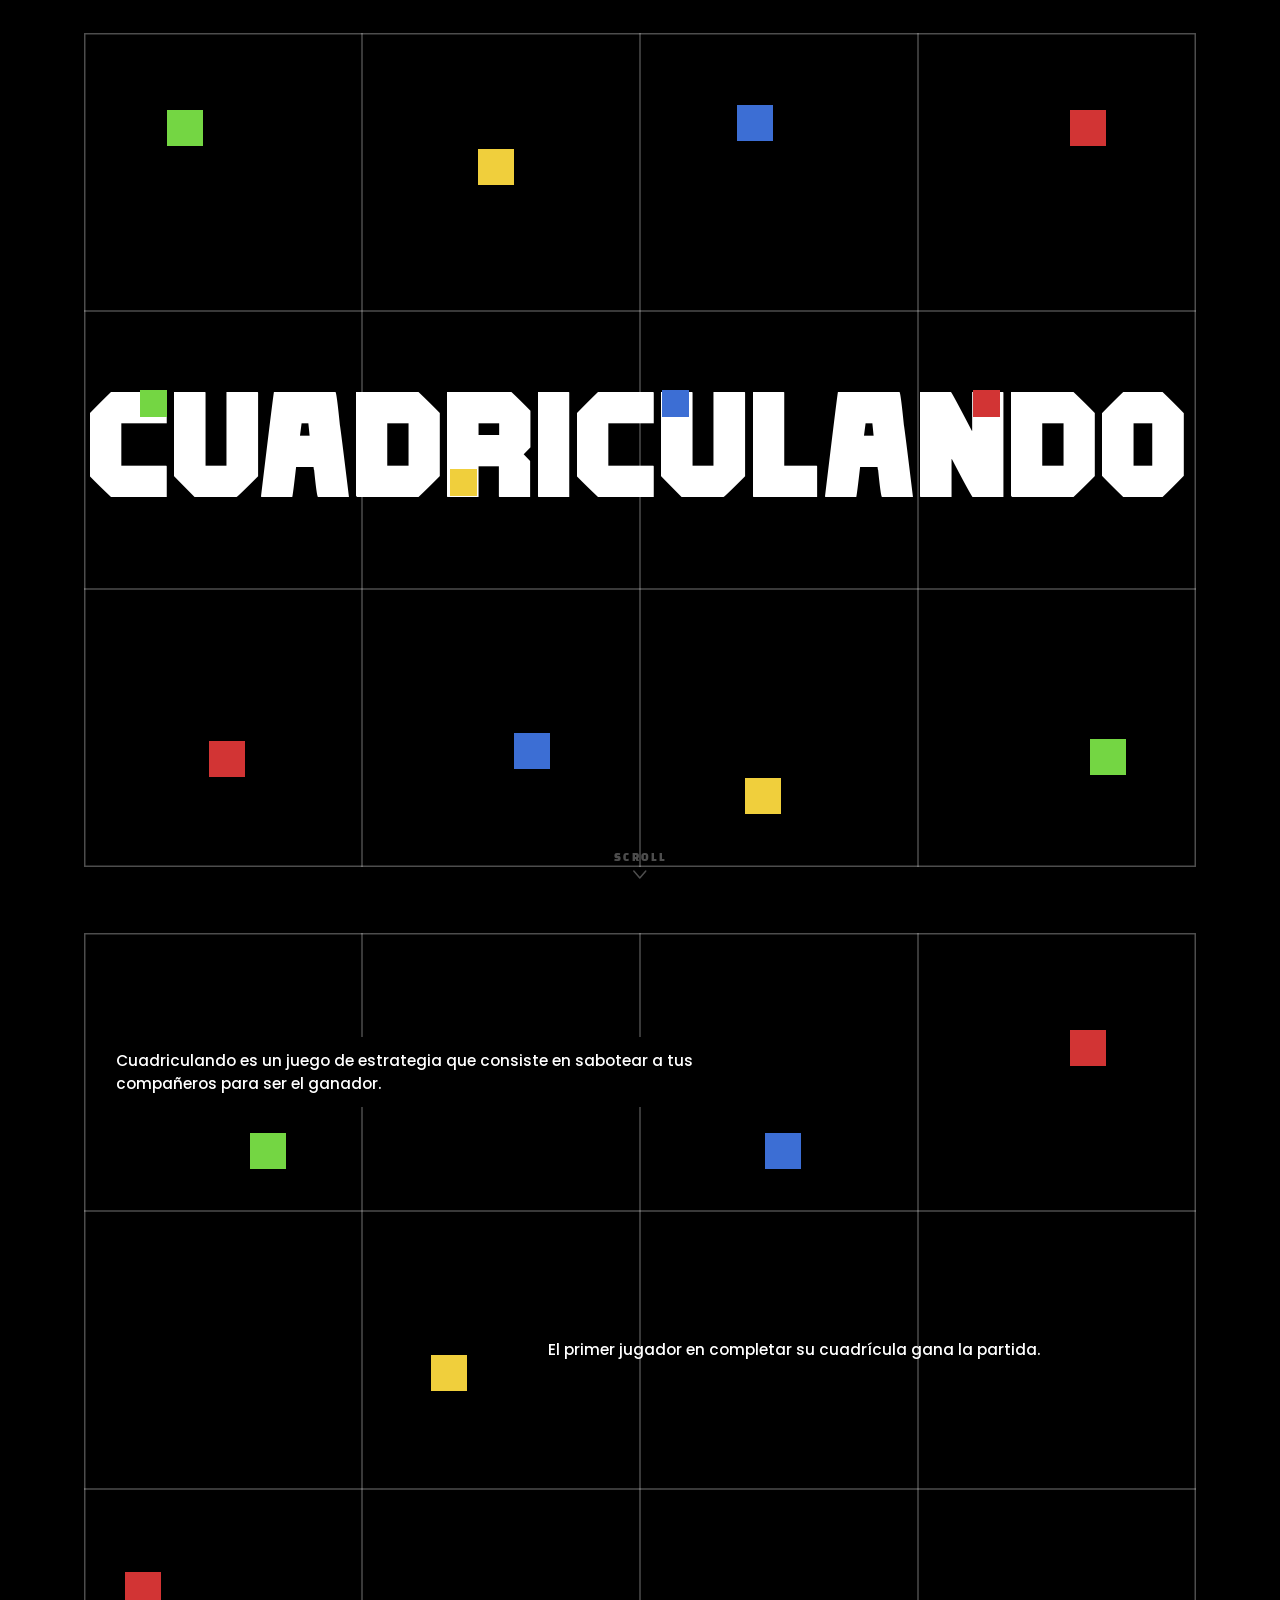
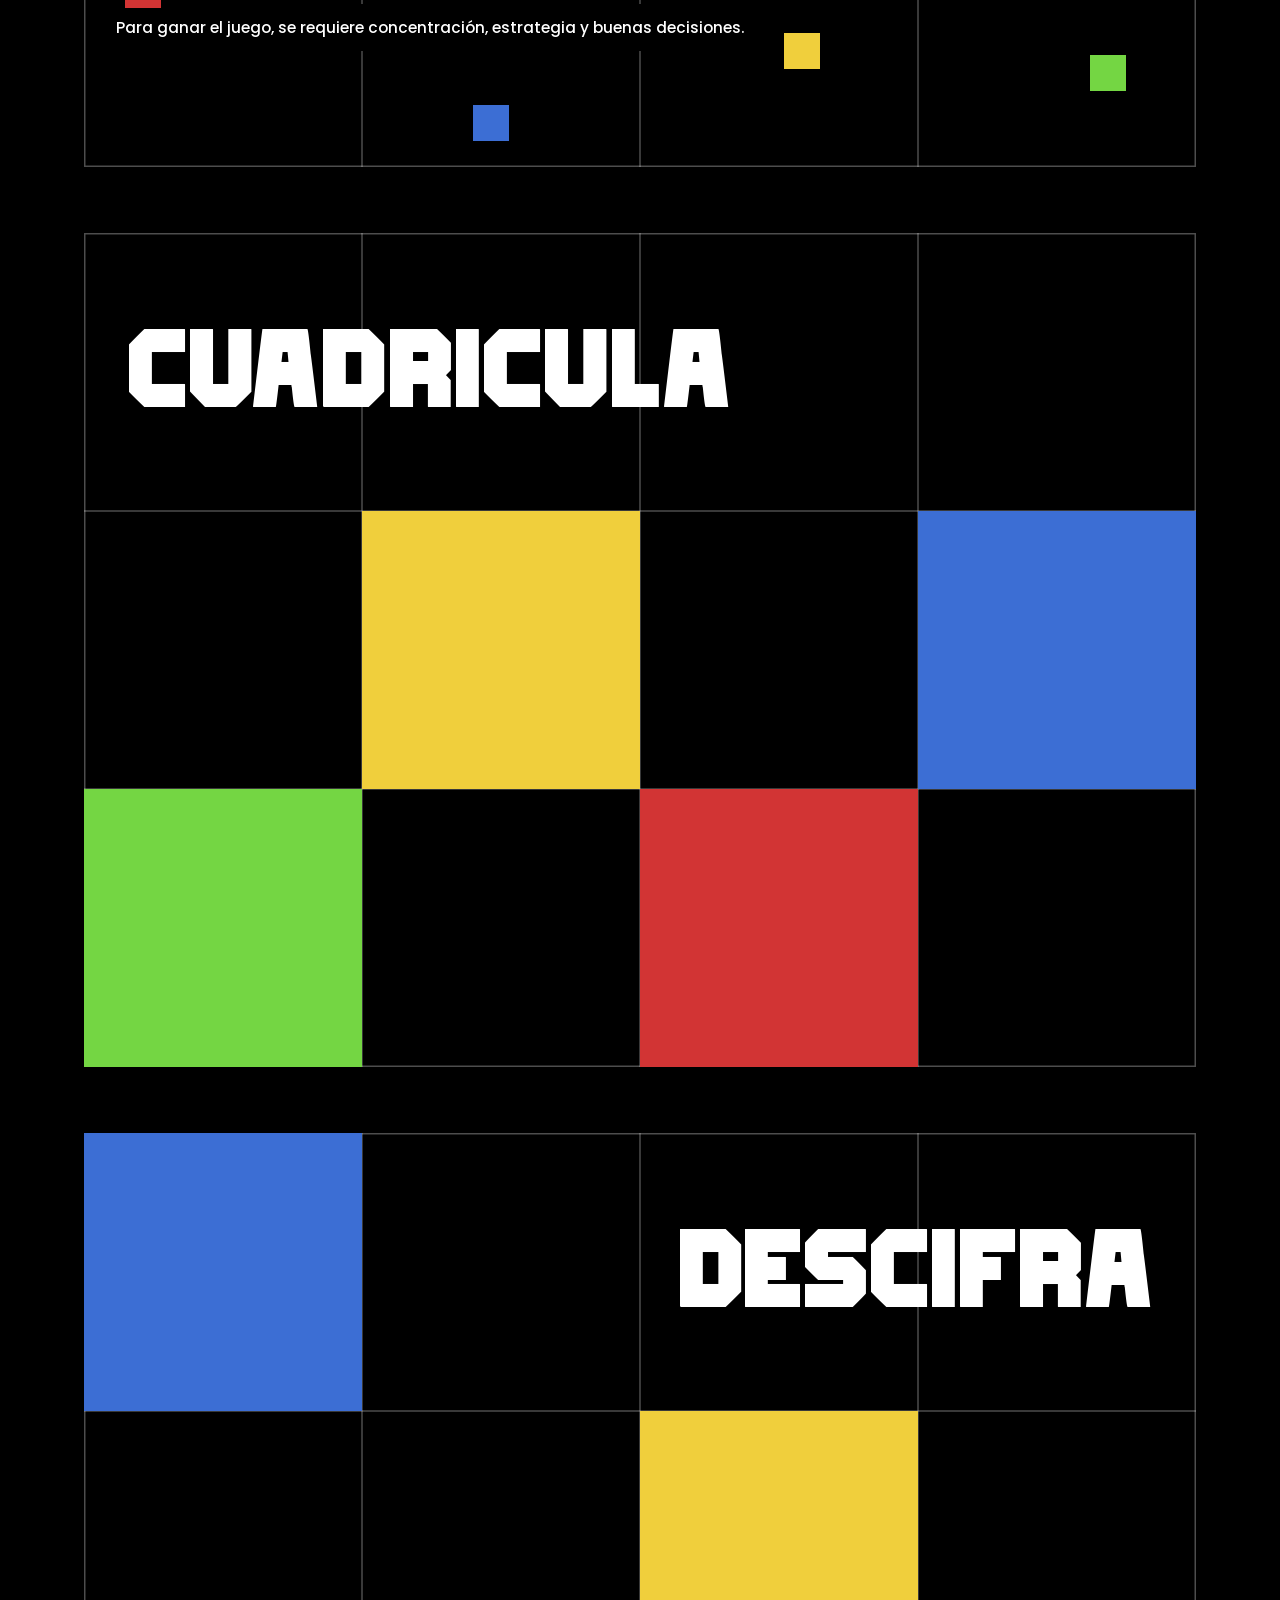
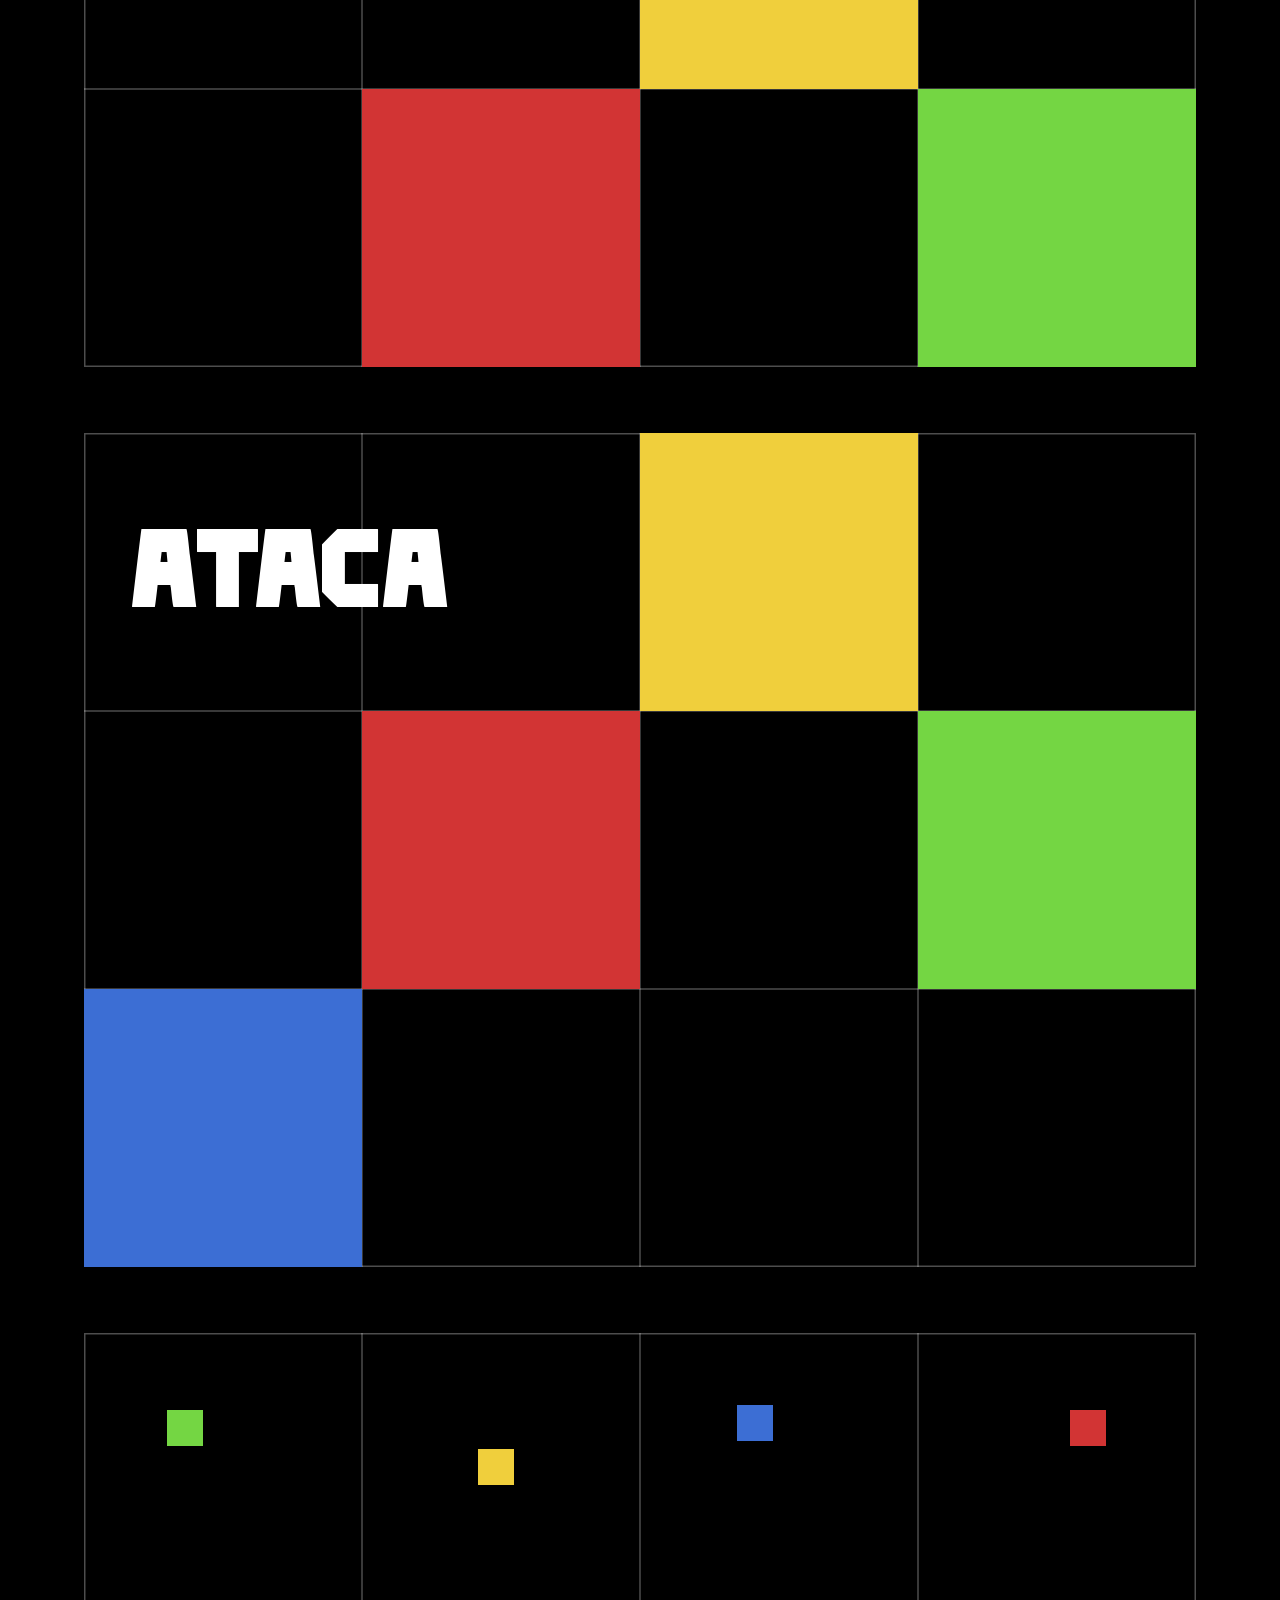
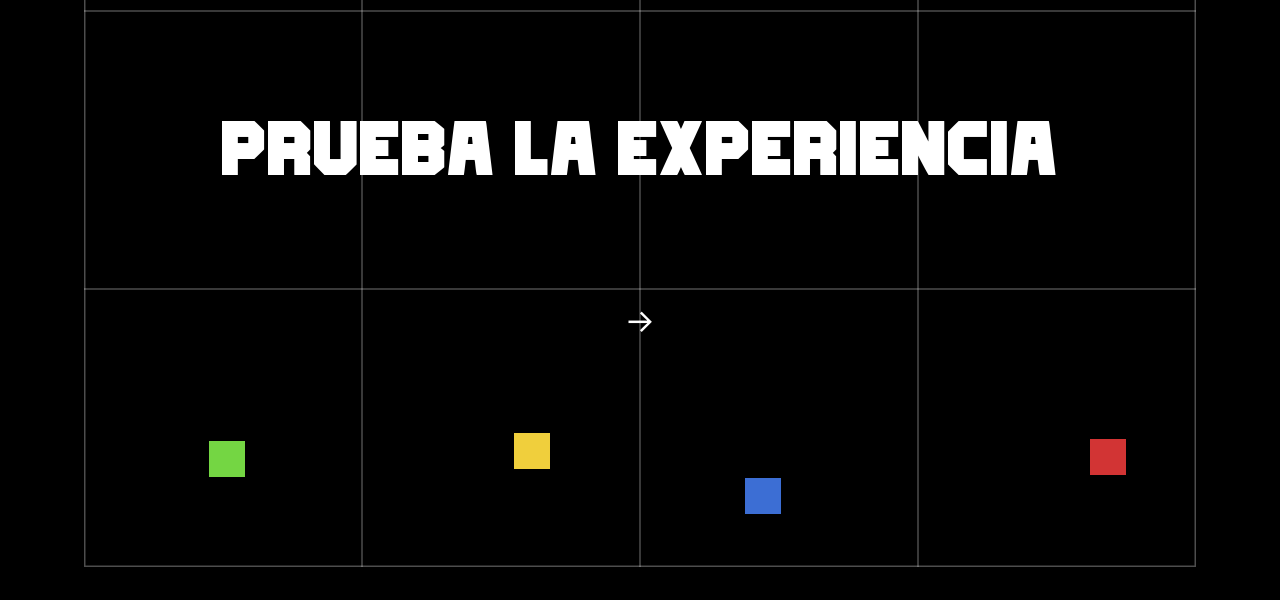
==== index.html @ cf318ca6 "Primer acercamiento landing 10/06/26" ====
<!DOCTYPE html>
<html lang="es">
<head>
  <meta charset="UTF-8" />
  <meta name="viewport" content="width=device-width, initial-scale=1.0" />
  <title>Cuadriculando</title>
  <link rel="stylesheet" href="styles.css">
</head>
<body>

  <section class="screen" id="s1">
    <div class="dot dot-verde"    id="h1"></div>
    <div class="dot dot-amarillo" id="h2"></div>
    <div class="dot dot-azul"     id="h3"></div>
    <div class="dot dot-rojo"     id="h4"></div>
    <div class="dot dot-rojo"     id="h5"></div>
    <div class="dot dot-azul"     id="h6"></div>
    <div class="dot dot-amarillo" id="h7"></div>
    <div class="dot dot-verde"    id="h8"></div>
    <h1 class="t-title" id="hero-title" style="position:absolute;z-index:2;text-align:center;">
      <span id="lc">C</span>UADRI<span id="lcu">C</span>ULA<span id="ln">N</span>DO
    </h1>

    <div id="sq1" class="hero-sq sq-verde"></div>
    <div id="sq2" class="hero-sq sq-amarillo"></div>
    <div id="sq3" class="hero-sq sq-azul"></div>
    <div id="sq4" class="hero-sq sq-rojo"></div>
    <div class="scroll-hint">
      <span>scroll</span>
      <svg width="14" height="10" viewBox="0 0 14 10" fill="none">
        <path d="M1 1L7 8L13 1" stroke="white" stroke-width="1.5" stroke-linecap="round" stroke-linejoin="round"/>
      </svg>
    </div>
  </section>

  <section class="screen" id="s2">
    <p class="t-body bg-black" id="desc1" style="position:absolute;z-index:2;">Cuadriculando es un juego de estrategia que consiste en sabotear a tus compañeros para ser el ganador.</p>
    <p id="desc2" class="t-body text-right">El primer jugador en completar su cuadrícula gana la partida.</p>
    <p class="t-body bg-black" id="desc3" style="position:absolute;z-index:2;">Para ganar el juego, se requiere concentración, estrategia y buenas decisiones.</p>
    <div class="dot dot-rojo"     id="d1"></div>
    <div class="dot dot-verde"    id="d2"></div>
    <div class="dot dot-azul"     id="d3"></div>
    <div class="dot dot-amarillo" id="d4"></div>
    <div class="dot dot-rojo"     id="d5"></div>
    <div class="dot dot-amarillo" id="d6"></div>
    <div class="dot dot-verde"    id="d7"></div>
    <div class="dot dot-azul"     id="d8"></div>
  </section>

  <section class="screen" id="s3">
    <h2 class="t-title" id="cuad-title" style="position:absolute;z-index:3;">CUADRICULA</h2>
    <div class="cuad-block" data-col="3" data-row="1" data-color="azul"></div>
    <div class="cuad-block" data-col="0" data-row="2" data-color="verde"></div>
    <div class="cuad-block" data-col="1" data-row="1" data-color="amarillo"></div>
    <div class="cuad-block" data-col="2" data-row="2" data-color="rojo"></div>
    <p class="t-body cuad-text" data-col="3" data-row="1">Los cuadros deben mantenerse en secreto para los demás jugadores.</p>
    <p class="t-body cuad-text" data-col="0" data-row="2">En tu turno, puedes cuadrar las veces que quieras siempre que tengas los puntos.</p>
    <p class="t-body cuad-text" data-col="1" data-row="1">A medida que avanzas, puedes colocar cuadros en la cuadrícula ubicada debajo del tablero.</p>
    <p class="t-body cuad-text" data-col="2" data-row="2">Cada vez que cuadricules, muestra tus cartas de puntajes a los jugadores para confirmar que estás pagando lo que corresponde.</p>
  </section>

  <section class="screen" id="s4">
    <h2 class="t-title" id="descifra-title" style="position:absolute;z-index:3;">DESCIFRA</h2>
    <div class="cuad-block" data-col="0" data-row="0" data-color="azul"></div>
    <div class="cuad-block" data-col="2" data-row="1" data-color="amarillo"></div>
    <div class="cuad-block" data-col="1" data-row="2" data-color="rojo"></div>
    <div class="cuad-block" data-col="3" data-row="2" data-color="verde"></div>
    <p class="t-body cuad-text" data-col="0" data-row="0">Nada está completamente a la vista. En cada partida puedes intentar descubrir y revelar donde han cuadrado los demás jugadores.</p>
    <p class="t-body cuad-text" data-col="2" data-row="1">A medida que avanzas, nuevas cartas de puntaje y especiales aparecen. Algunas pueden ayudarte a revelar.</p>
    <p class="t-body cuad-text" data-col="1" data-row="2">Descifrar el tablero, observar las acciones de los demás jugadores y descubrir qué se esconde tras cada jugada son las claves para alcanzar la victoria.</p>
    <p class="t-body cuad-text" data-col="3" data-row="2">Cada decisión puede cambiar el rumbo del juego. Lo que parece una ventaja puede transformarse en un obstáculo.</p>
  </section>

  <section class="screen" id="s5">
    <h2 class="t-title" id="ataca-title" style="position:absolute;z-index:3;">ATACA</h2>
    <div class="cuad-block" data-col="2" data-row="0" data-color="amarillo"></div>
    <div class="cuad-block" data-col="1" data-row="1" data-color="rojo"></div>
    <div class="cuad-block" data-col="3" data-row="1" data-color="verde"></div>
    <div class="cuad-block" data-col="0" data-row="2" data-color="azul"></div>
    <p class="t-body cuad-text" data-col="2" data-row="0">¡Ataca a tus oponentes! Usa tus cartas para sabotear su estrategia y retrasar su progreso.</p>
    <p class="t-body cuad-text" data-col="1" data-row="1">La ofensiva es clave. No dejes que los demás completen su cuadrícula antes que tú.</p>
    <p class="t-body cuad-text" data-col="3" data-row="1">Elige bien el momento. Un ataque bien ejecutado puede cambiar el rumbo de la partida.</p>
    <p class="t-body cuad-text" data-col="0" data-row="2">Mantén la presión. Sabotear a tus compañeros es parte esencial del juego para ganar.</p>
  </section>

  <section class="screen" id="s6">
    <h2 class="t-title interactive-title" id="s6-title">
      <span class="text-default">PRUEBA LA EXPERIENCIA</span>
      <span class="text-hover">NO TE CONFIES</span>
    </h2>
    <div class="title-arrow" id="s6-arrow">→</div>
    <div id="f1" class="dot dot-verde"></div>
    <div id="f2" class="dot dot-amarillo"></div>
    <div id="f3" class="dot dot-azul"></div>
    <div id="f4" class="dot dot-rojo"></div>
    <div id="f5" class="dot dot-verde"></div>
    <div id="f6" class="dot dot-amarillo"></div>
    <div id="f7" class="dot dot-azul"></div>
    <div id="f8" class="dot dot-rojo"></div>
  </section>

  <script src="script.js"></script>
</body>
</html>
---- styles.css ----
@import url('https://fonts.googleapis.com/css2?family=Black+Han+Sans&family=Inter:wght@400&family=Poppins:wght@400;600;700&display=swap');

@font-face {
  font-family: 'Inlanders';
  src: url('./fonts/Inlanders Demo (1).otf') format('opentype');
  font-weight: normal;
  font-style: normal;
}

*, *::before, *::after {
  box-sizing: border-box;
  margin: 0;
  padding: 0;
}

:root {
  --verde:    #74d643;
  --amarillo: #f0cf3c;
  --azul:     #3c6ed4;
  --rojo:     #d23434;
}

html {
  background: #000;
  color: #fff;
  overflow-x: hidden;
  scroll-behavior: smooth;
}

body {
  margin: 0;
  background: #000;
}

.screen {
  width: 100%;
  height: 100vh !important;
  position: relative;
  overflow: hidden;
}

.t-title {
  font-family: 'Inlanders', sans-serif;
  text-transform: uppercase;
  color: #fff;
  line-height: 1;
  user-select: none;
  position: absolute;
  display: flex;
  align-items: center;
  justify-content: center;
  text-align: center;
}

.t-body {
  font-family: 'Poppins', sans-serif !important;
  font-size: clamp(0.95rem, 1.2vw, 1.35rem);
  font-weight: 500;
  line-height: 1.5;
  color: #fff;
  text-align: left;
  position: absolute;
  margin: 0;
  padding: 0;
  display: block;
}

.bg-black {
  background: #000;
  padding: 12px 16px;
}

.dot {
  position: absolute;
  z-index: 2;
}
.dot-verde    { background: var(--verde); }
.dot-amarillo { background: var(--amarillo); }
.dot-azul     { background: var(--azul); }
.dot-rojo     { background: var(--rojo); }

.scroll-hint {
  position: absolute;
  bottom: 20px;
  left: 50%;
  transform: translateX(-50%);
  z-index: 3;
  display: flex;
  flex-direction: column;
  align-items: center;
  gap: 6px;
  opacity: 0.3;
  animation: bounce 2s ease-in-out infinite;
}
.scroll-hint span {
  font-family: 'Black Han Sans', sans-serif;
  font-size: 0.6rem;
  letter-spacing: 0.25em;
  text-transform: uppercase;
}

@keyframes bounce {
  0%,100% { transform: translateX(-50%) translateY(0); }
  50%      { transform: translateX(-50%) translateY(5px); }
}

.cuad-block {
  position: absolute;
  z-index: 3;
  opacity: 1;
  display: block;
  border: none;
  will-change: transform;
}
.cuad-block[data-color="azul"]     { background: #3c6ed4; }
.cuad-block[data-color="verde"]    { background: #74d643; }
.cuad-block[data-color="amarillo"] { background: #f0cf3c; }
.cuad-block[data-color="rojo"]     { background: #d23434; }

.cuad-text {
  position: absolute;
  z-index: 2;
  display: flex;
  align-items: center;
  justify-content: center;
  padding: 24px;
  text-align: center;
  font-family: 'Poppins', sans-serif !important;
  font-size: clamp(0.9rem, 1.1vw, 1.25rem);
  font-weight: 500;
  line-height: 1.5;
  color: #fff;
}

.text-right {
  text-align: right !important;
}

/* ── SECCIÓN 6 ── */
.interactive-title {
  cursor: pointer;
  display: flex;
  flex-direction: column;
  align-items: center;
  justify-content: center;
  z-index: 3;
}

.interactive-title .text-hover {
  display: none;
}

.interactive-title:hover .text-default {
  display: none;
}
.interactive-title:hover .text-hover {
  display: block;
}

.title-arrow {
  position: absolute;
  z-index: 2;
  font-family: 'Inter', sans-serif;
  font-size: 2rem;
  color: #fff;
  text-align: center;
  pointer-events: none;
}

.hero-sq {
  position: absolute;
  z-index: 3;
}
.sq-verde    { background: #74d643; }
.sq-amarillo { background: #f0cf3c; }
.sq-azul     { background: #3c6ed4; }
.sq-rojo     { background: #d23434; }
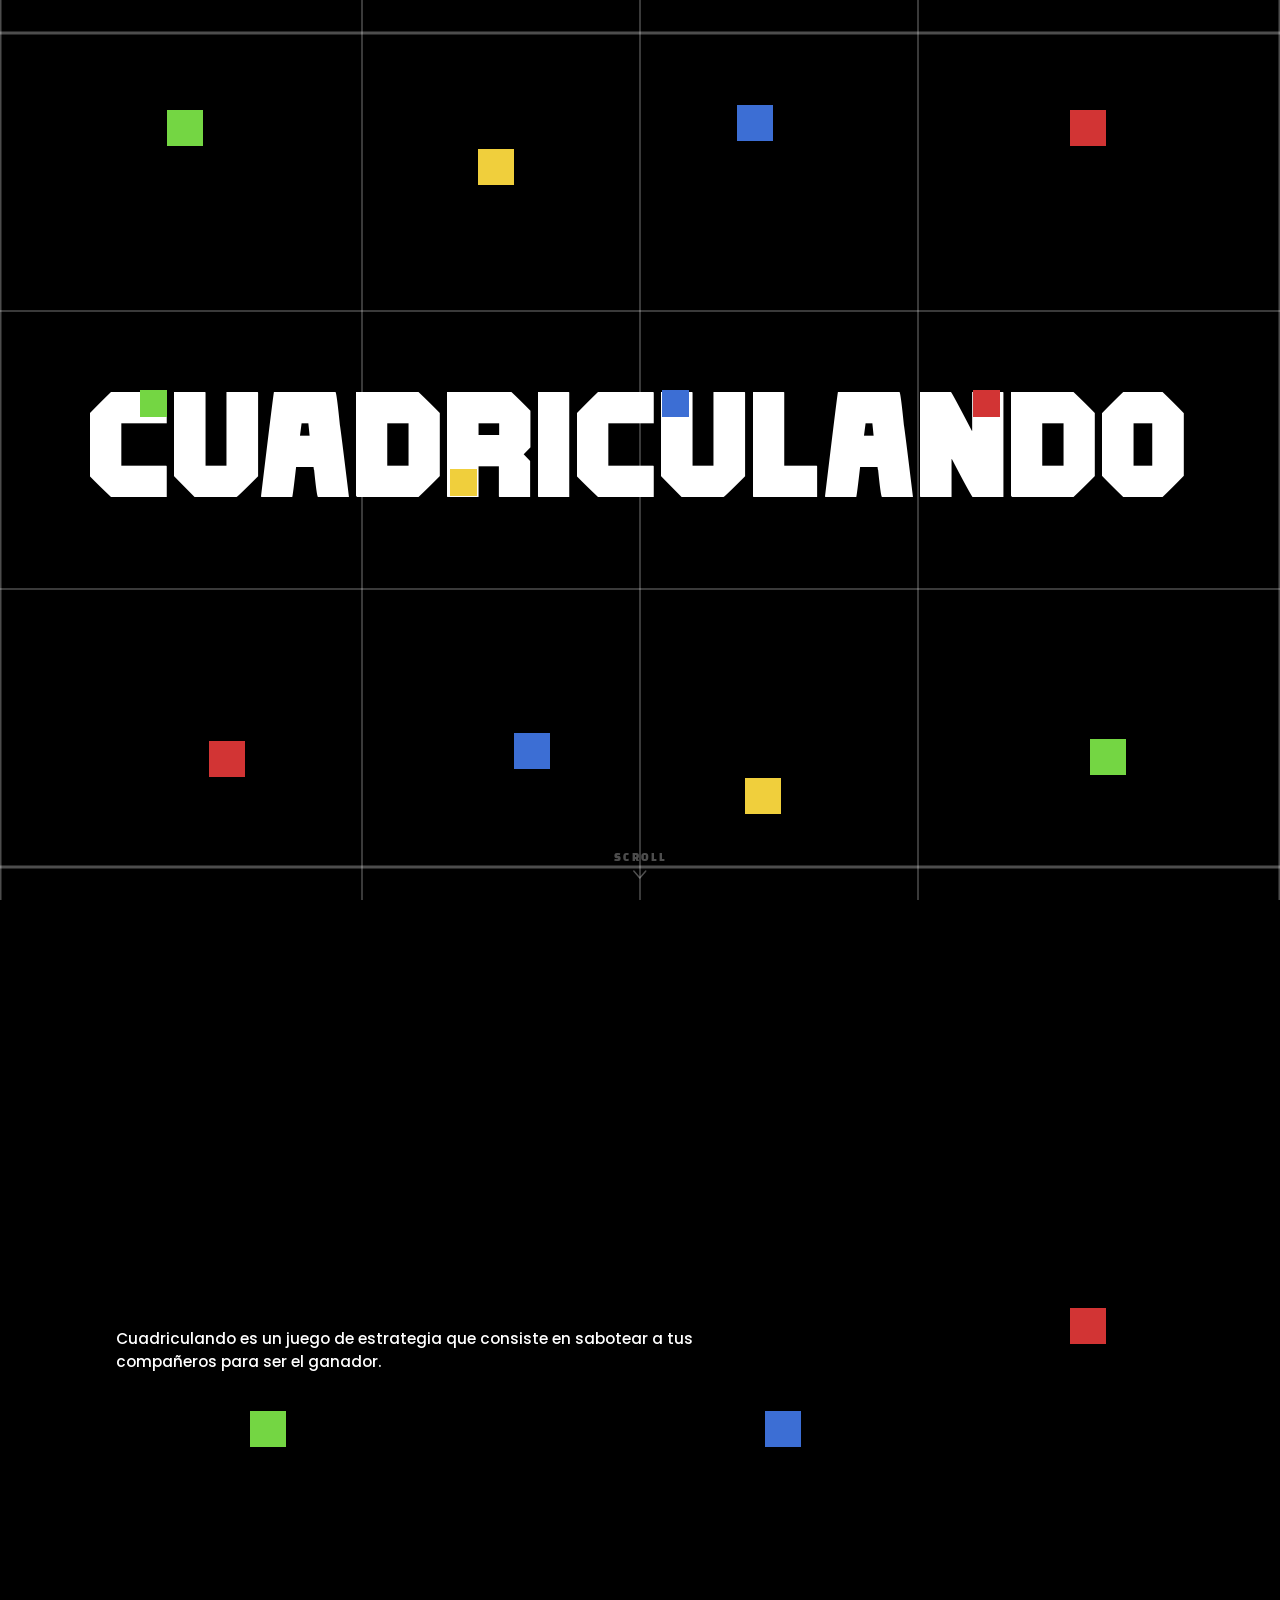
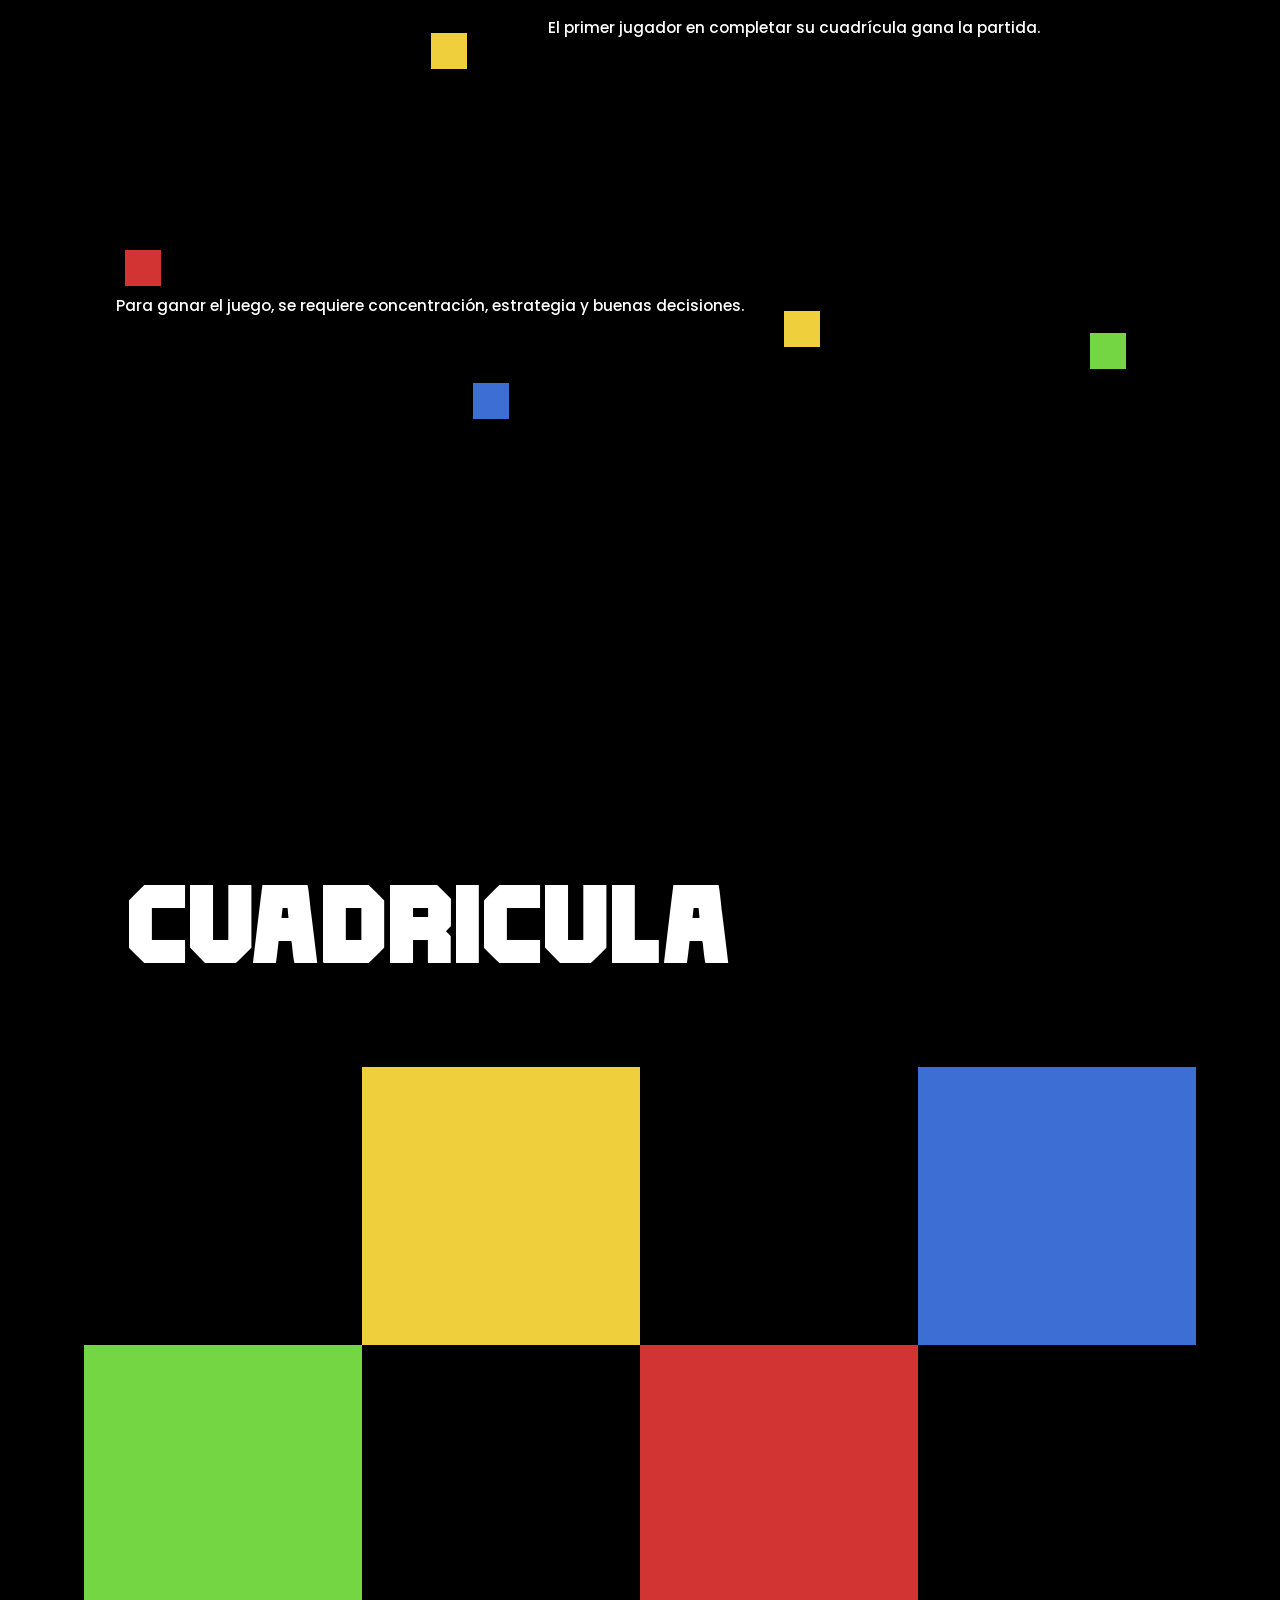
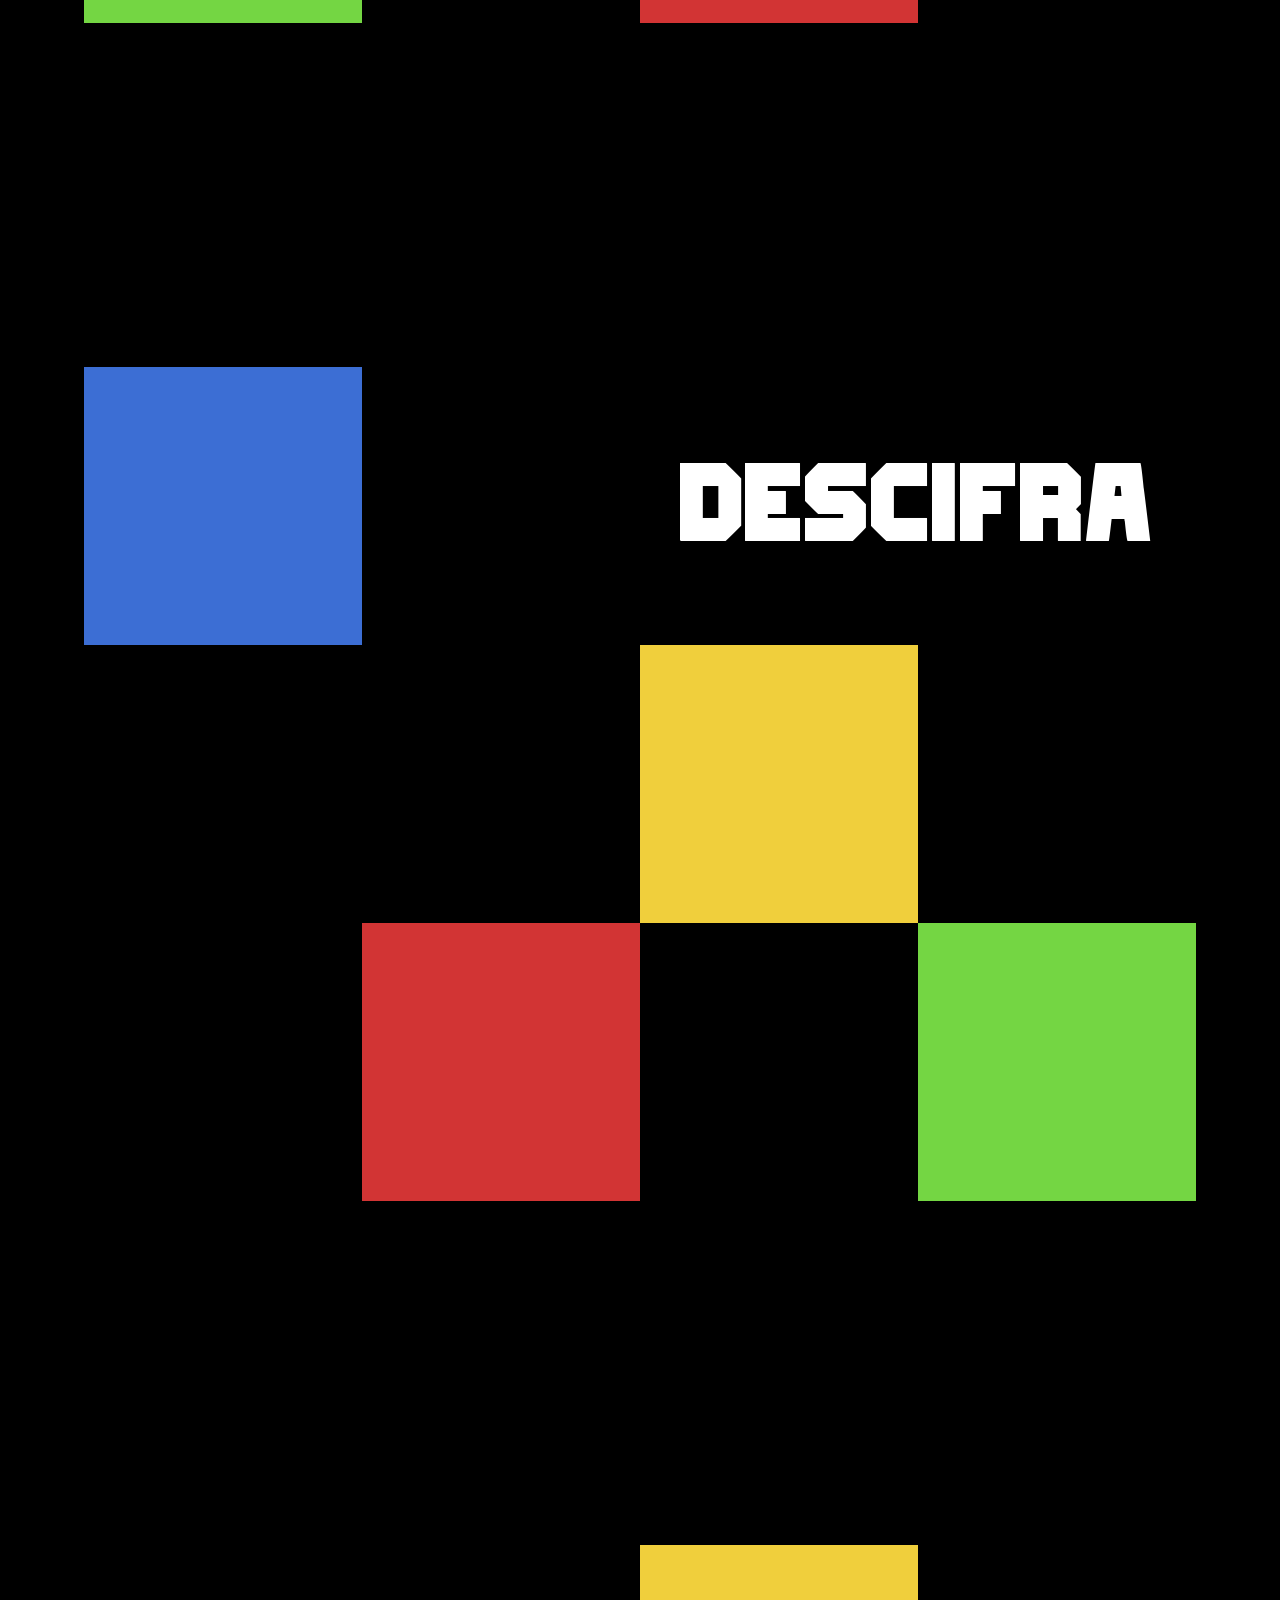
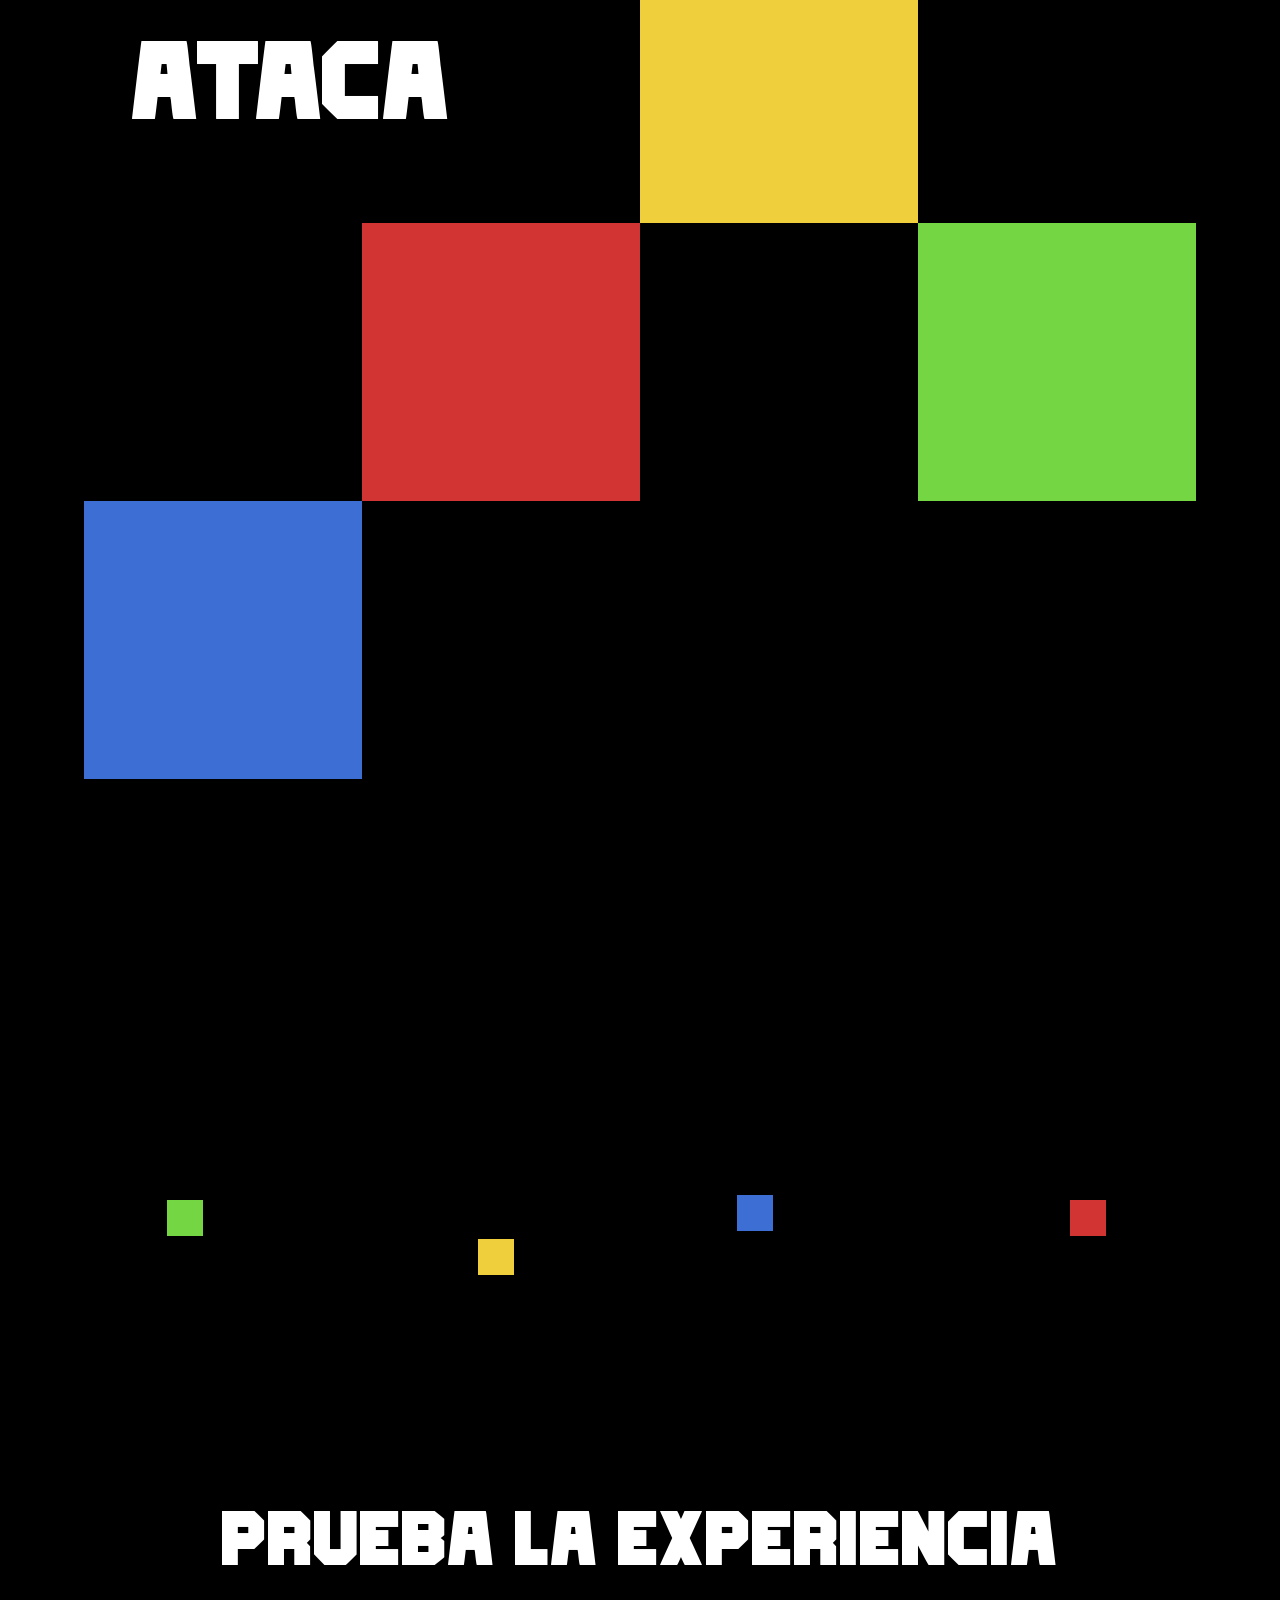
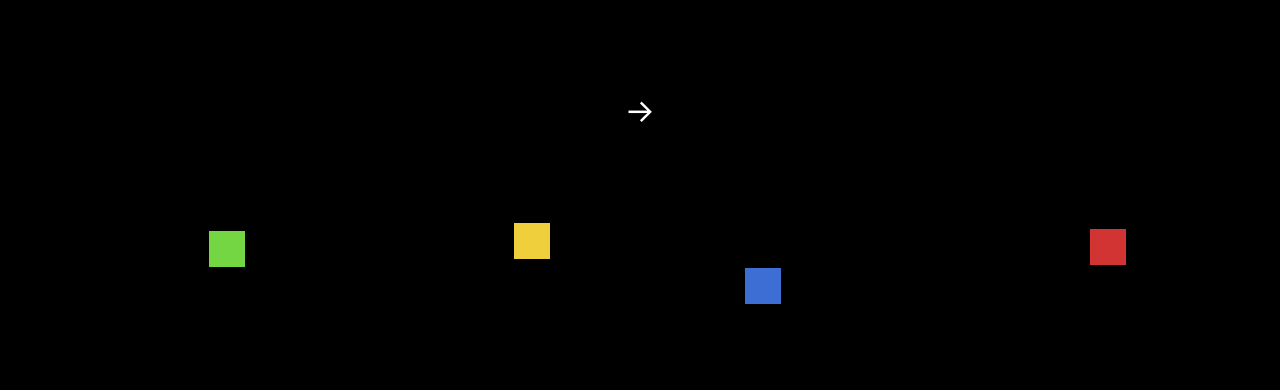
==== commit 3377f2c3: "Langing Cuadriculando 11/06/26" ====
--- a/index.html
+++ b/index.html
@@ -6,7 +6,10 @@
   <title>Cuadriculando</title>
   <link rel="stylesheet" href="styles.css">
 </head>
+
 <body>
+<div id="grid-overlay"></div>
+
 
   <section class="screen" id="s1">
     <div class="dot dot-verde"    id="h1"></div>
@@ -33,6 +36,13 @@
     </div>
   </section>
 
+
+  </section>
+<div class="sep-row"></div>
+<section class="screen" id="s2">
+
+
+
   <section class="screen" id="s2">
     <p class="t-body bg-black" id="desc1" style="position:absolute;z-index:2;">Cuadriculando es un juego de estrategia que consiste en sabotear a tus compañeros para ser el ganador.</p>
     <p id="desc2" class="t-body text-right">El primer jugador en completar su cuadrícula gana la partida.</p>
@@ -47,6 +57,13 @@
     <div class="dot dot-azul"     id="d8"></div>
   </section>
 
+
+  </section>
+<div class="sep-row"></div>
+<section class="screen" id="s2">
+
+
+
   <section class="screen" id="s3">
     <h2 class="t-title" id="cuad-title" style="position:absolute;z-index:3;">CUADRICULA</h2>
     <div class="cuad-block" data-col="3" data-row="1" data-color="azul"></div>
@@ -58,6 +75,14 @@
     <p class="t-body cuad-text" data-col="1" data-row="1">A medida que avanzas, puedes colocar cuadros en la cuadrícula ubicada debajo del tablero.</p>
     <p class="t-body cuad-text" data-col="2" data-row="2">Cada vez que cuadricules, muestra tus cartas de puntajes a los jugadores para confirmar que estás pagando lo que corresponde.</p>
   </section>
+
+
+  </section>
+<div class="sep-row"></div>
+<section class="screen" id="s2">
+
+
+
 
   <section class="screen" id="s4">
     <h2 class="t-title" id="descifra-title" style="position:absolute;z-index:3;">DESCIFRA</h2>
@@ -71,6 +96,11 @@
     <p class="t-body cuad-text" data-col="3" data-row="2">Cada decisión puede cambiar el rumbo del juego. Lo que parece una ventaja puede transformarse en un obstáculo.</p>
   </section>
 
+</section>
+<div class="sep-row"></div>
+<section class="screen" id="s2">
+
+
   <section class="screen" id="s5">
     <h2 class="t-title" id="ataca-title" style="position:absolute;z-index:3;">ATACA</h2>
     <div class="cuad-block" data-col="2" data-row="0" data-color="amarillo"></div>
@@ -83,6 +113,11 @@
     <p class="t-body cuad-text" data-col="0" data-row="2">Mantén la presión. Sabotear a tus compañeros es parte esencial del juego para ganar.</p>
   </section>
 
+
+</section>
+<div class="sep-row"></div>
+<section class="screen" id="s2">
+  
   <section class="screen" id="s6">
     <h2 class="t-title interactive-title" id="s6-title">
       <span class="text-default">PRUEBA LA EXPERIENCIA</span>
@@ -99,6 +134,8 @@
     <div id="f8" class="dot dot-rojo"></div>
   </section>
 
+  
+
   <script src="script.js"></script>
 </body>
 </html>
--- a/styles.css
+++ b/styles.css
@@ -6,6 +6,8 @@
   font-weight: normal;
   font-style: normal;
 }
+
+
 
 *, *::before, *::after {
   box-sizing: border-box;
@@ -20,12 +22,15 @@
   --rojo:     #d23434;
 }
 
+
+
 html {
   background: #000;
   color: #fff;
   overflow-x: hidden;
   scroll-behavior: smooth;
 }
+
 
 body {
   margin: 0;
@@ -175,3 +180,12 @@
 .sq-amarillo { background: #f0cf3c; }
 .sq-azul     { background: #3c6ed4; }
 .sq-rojo     { background: #d23434; }
+
+#grid-overlay {
+  position: fixed;
+  inset: 0;
+  pointer-events: none;
+  z-index: 0;
+}
+
+
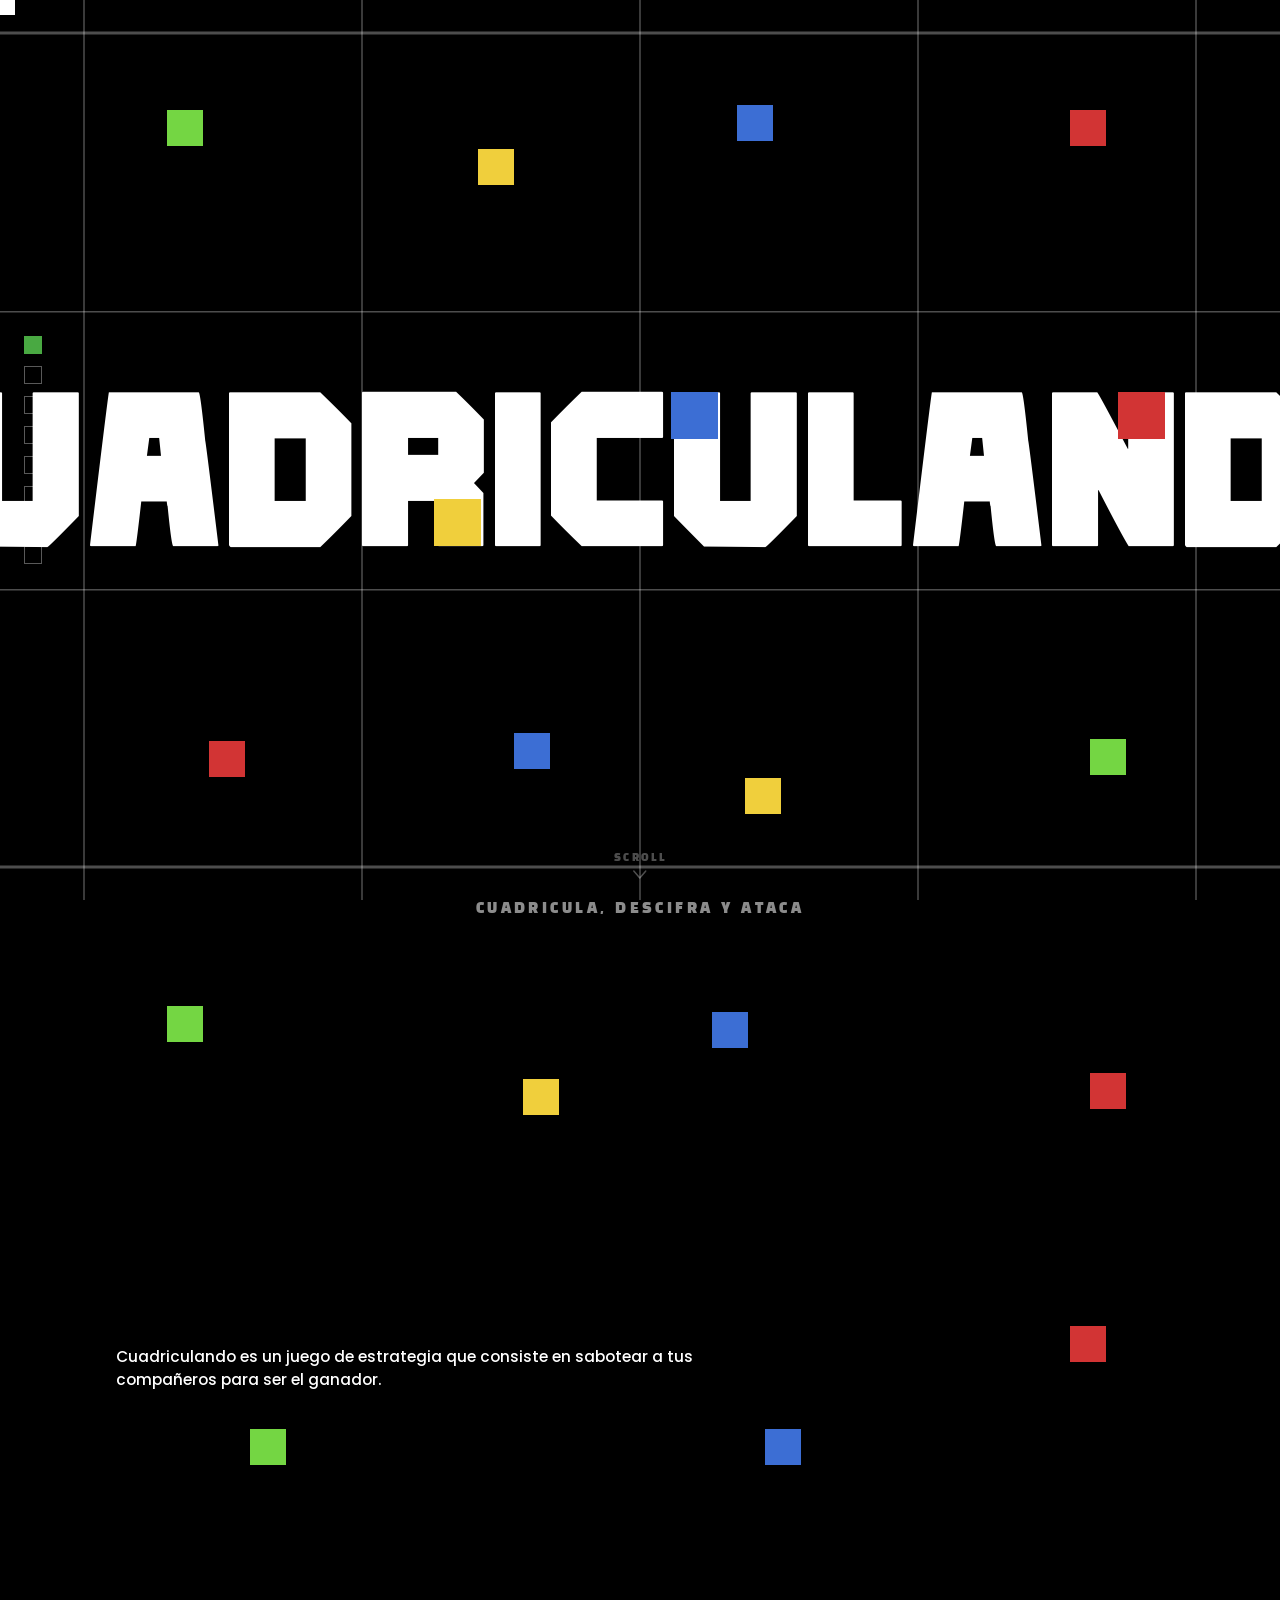
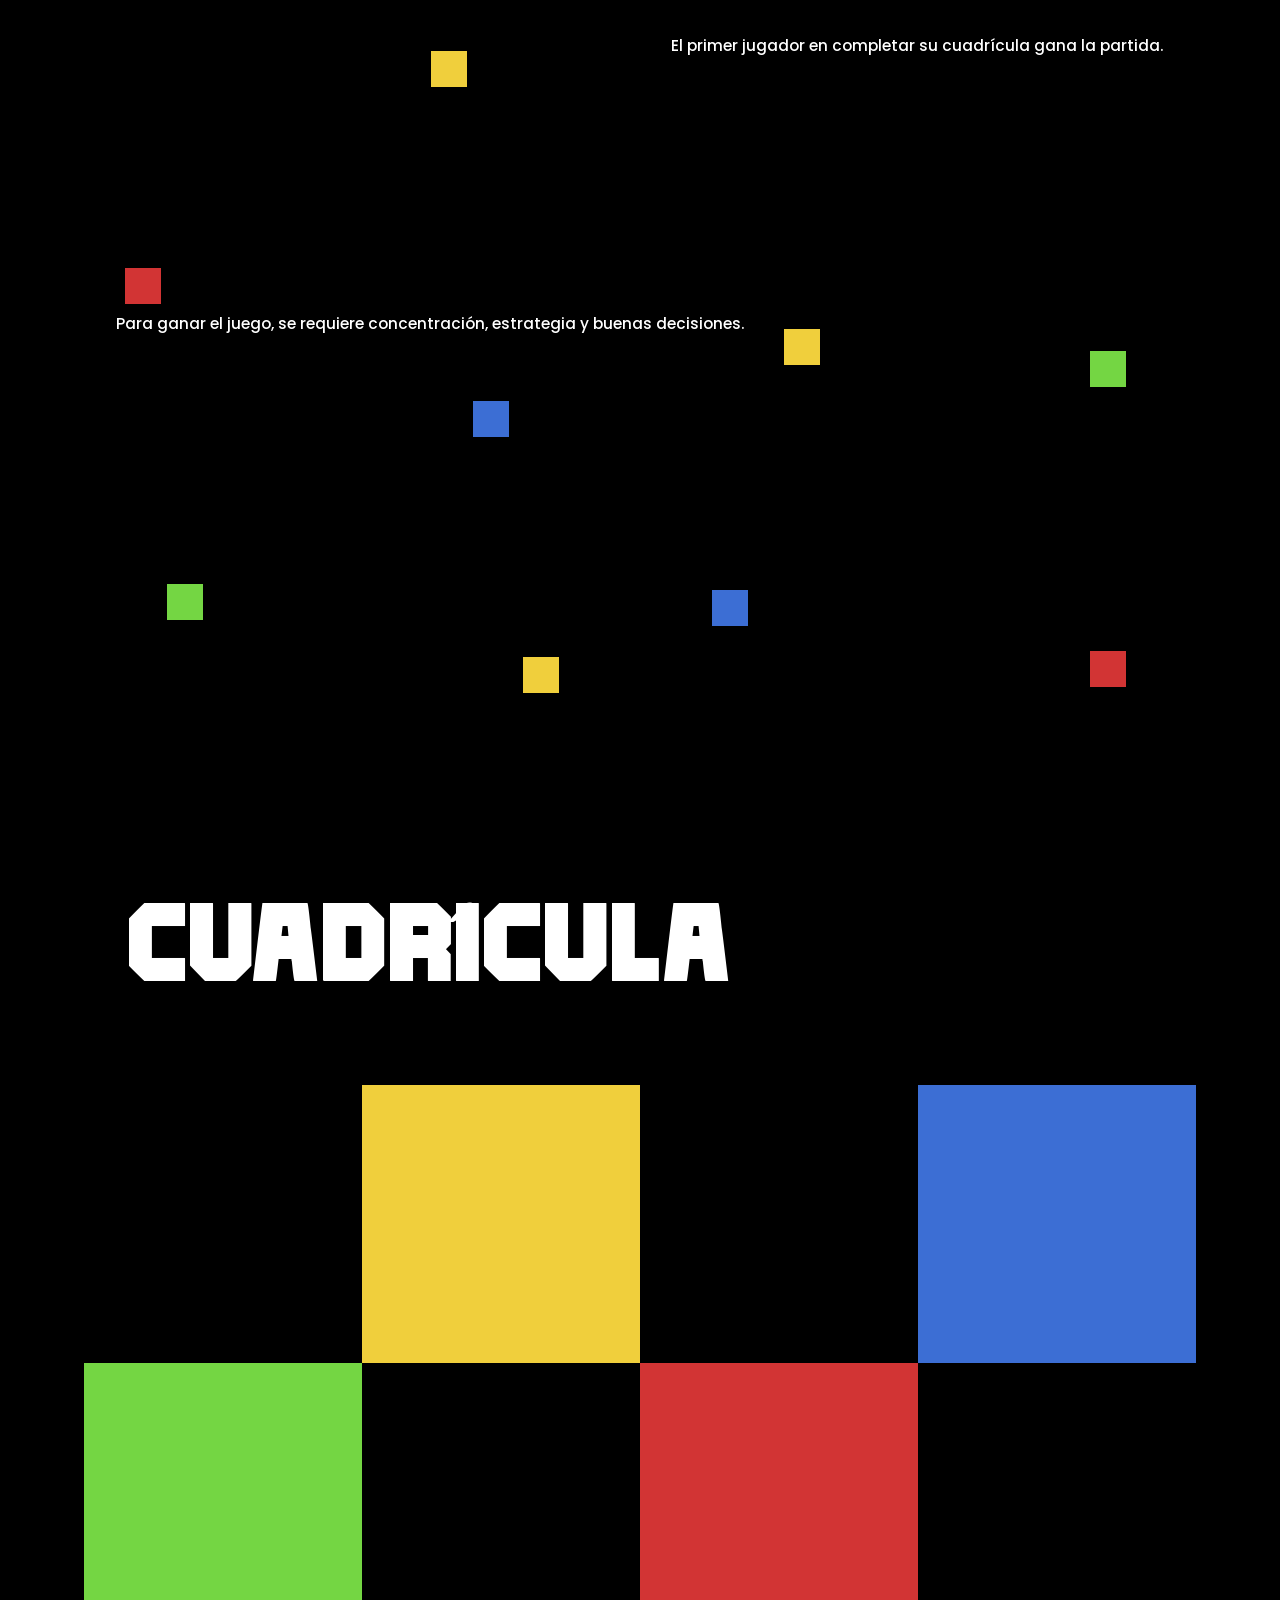
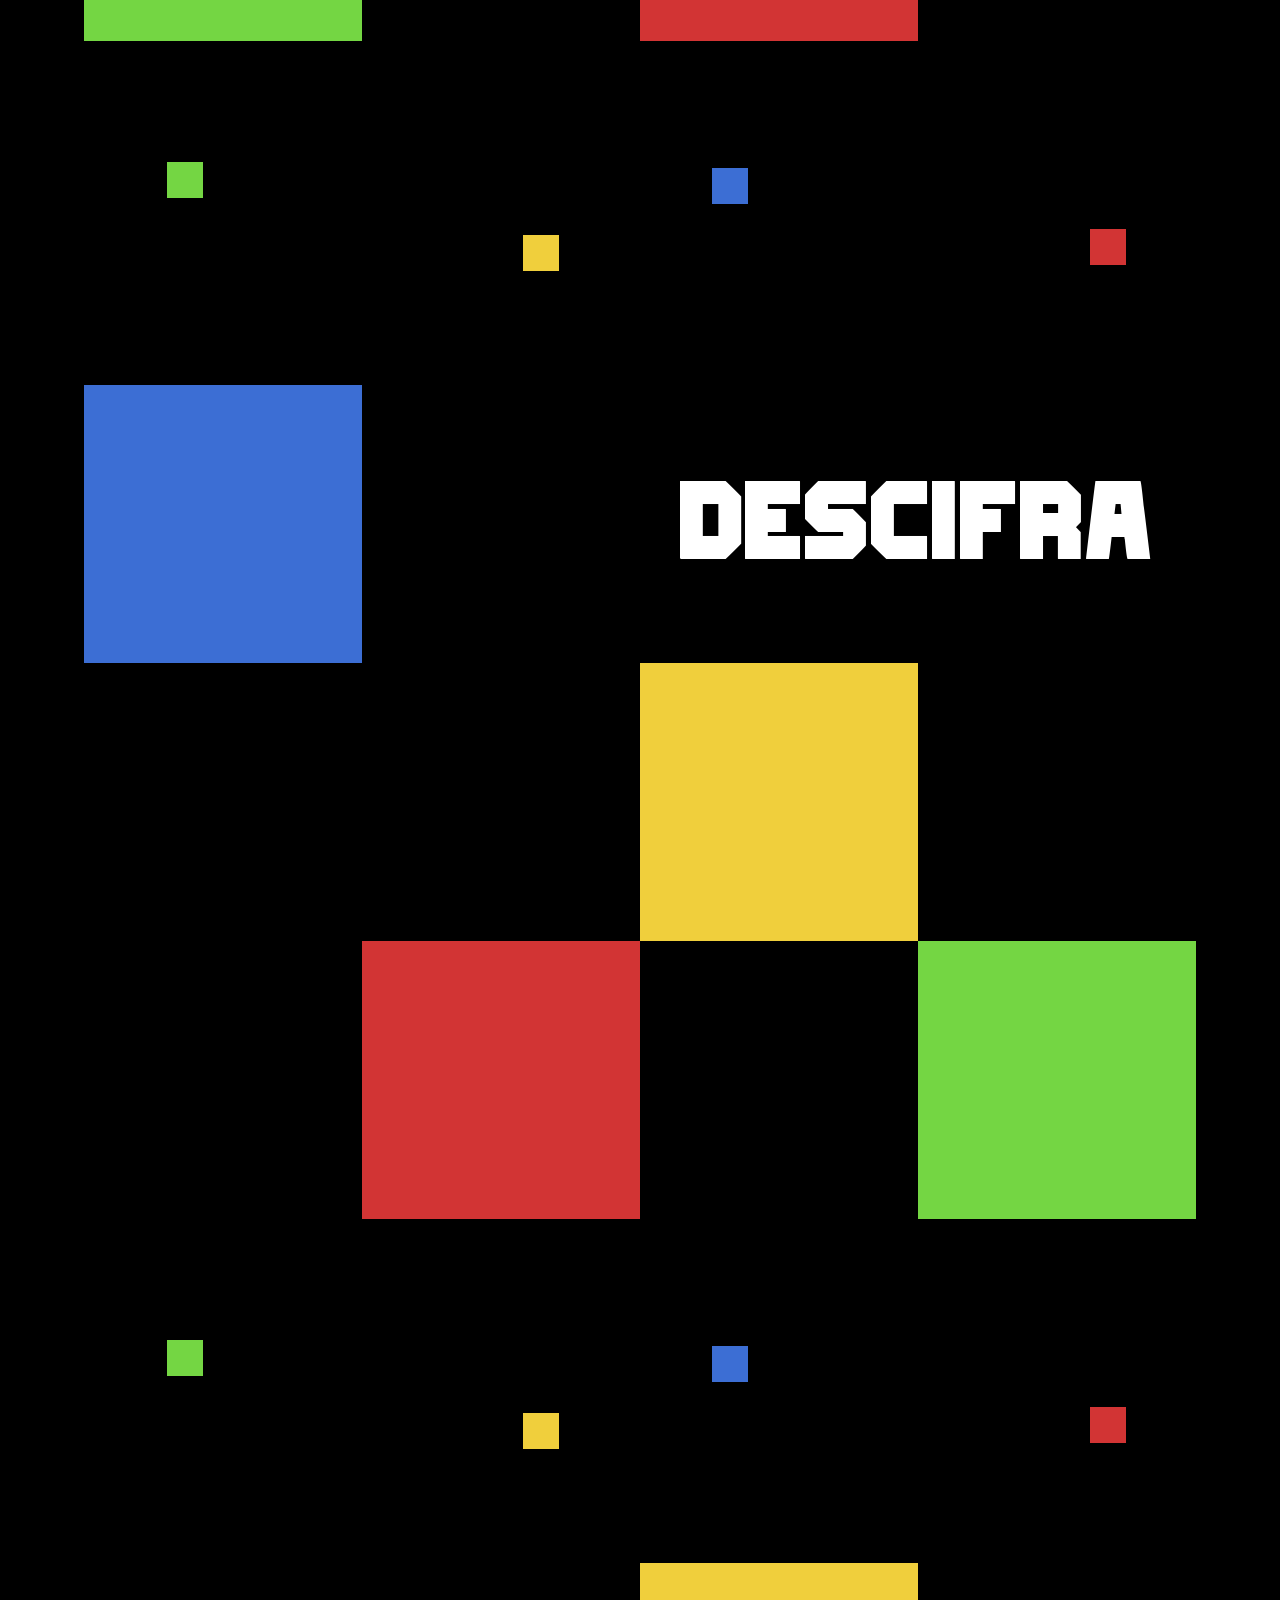
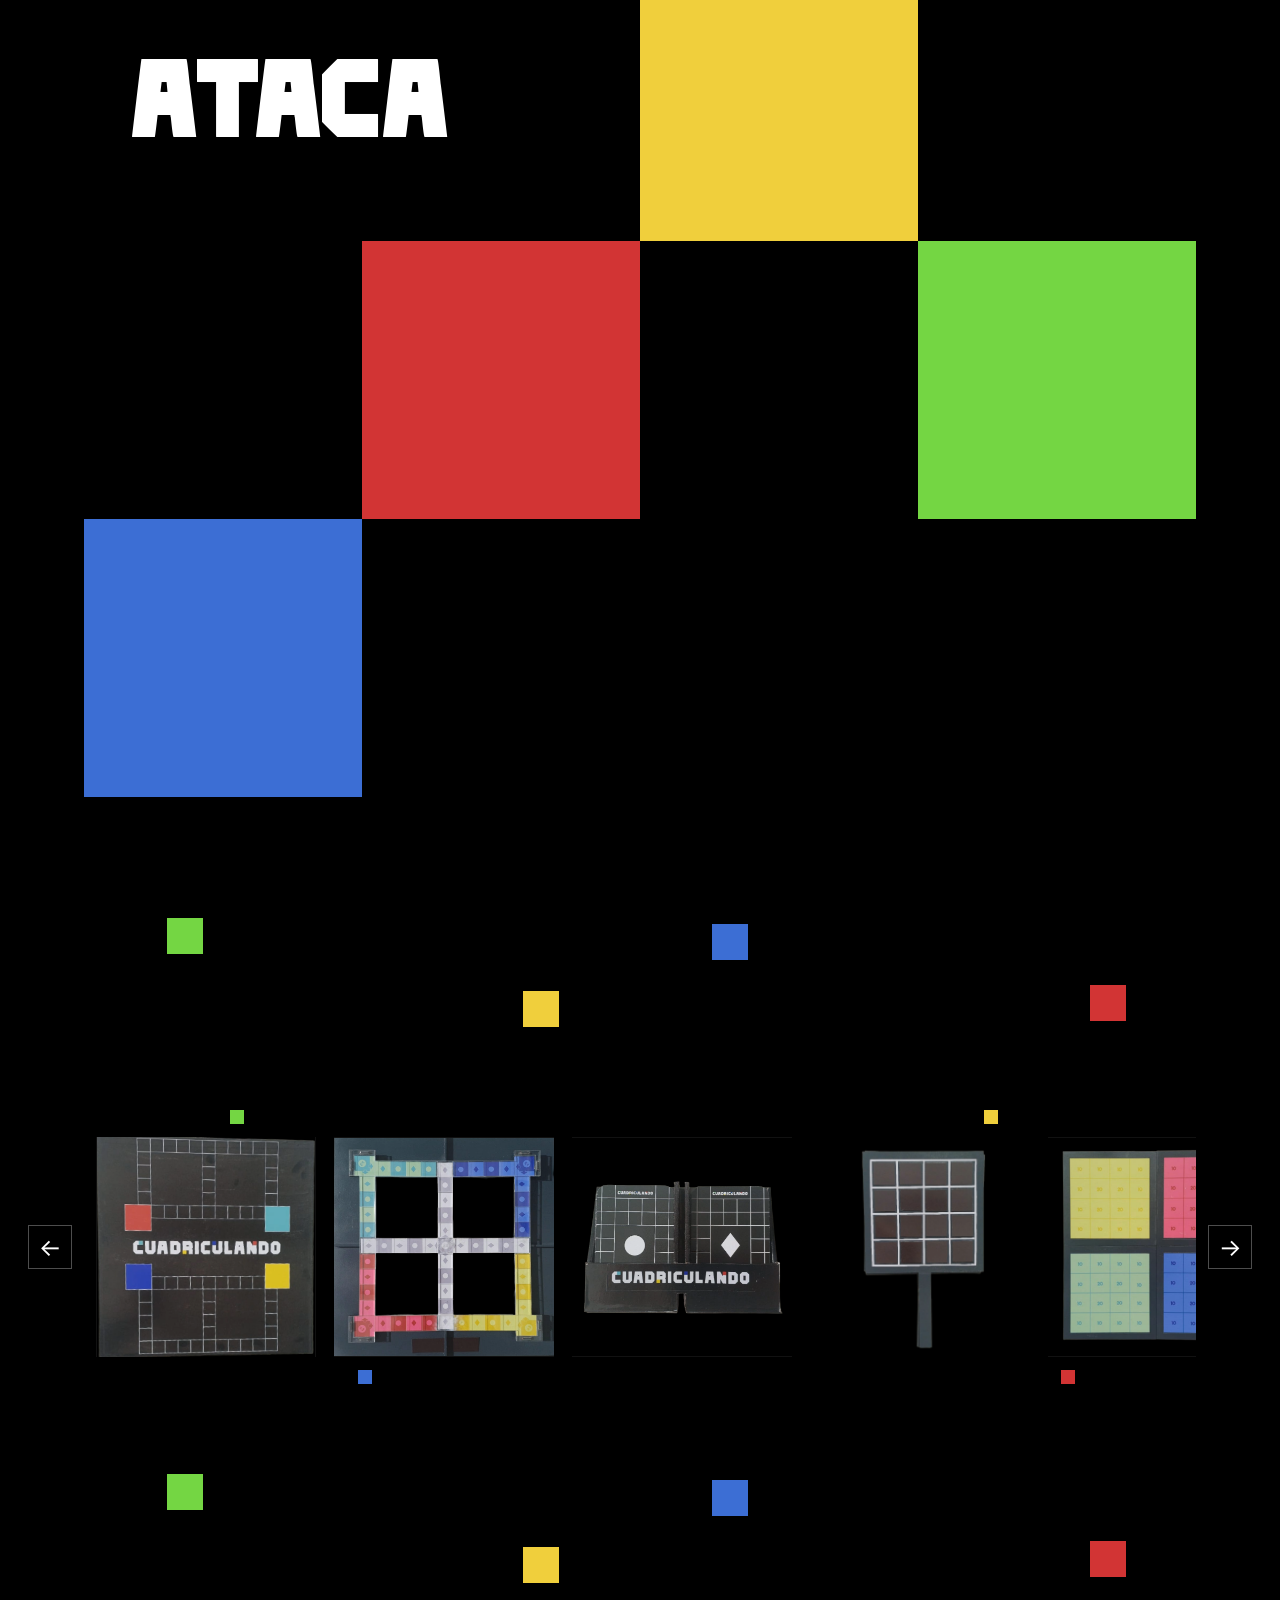
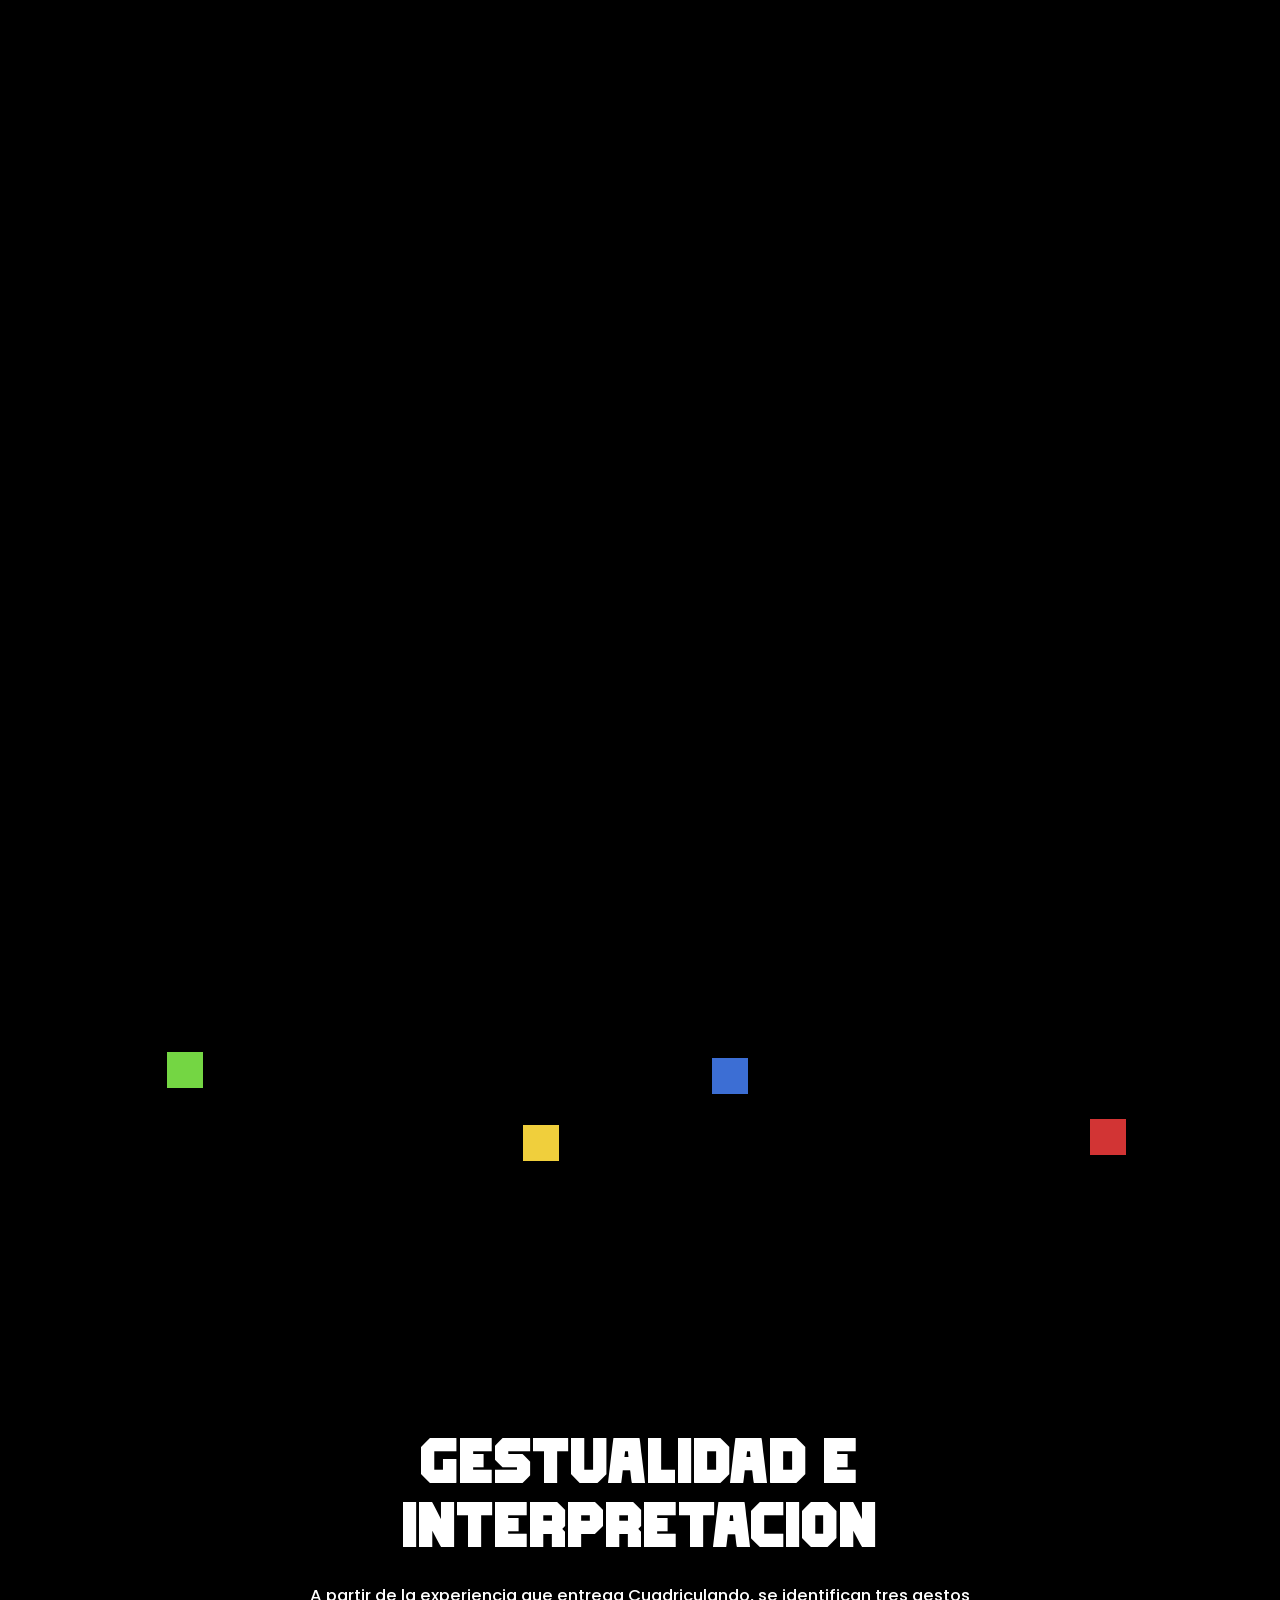
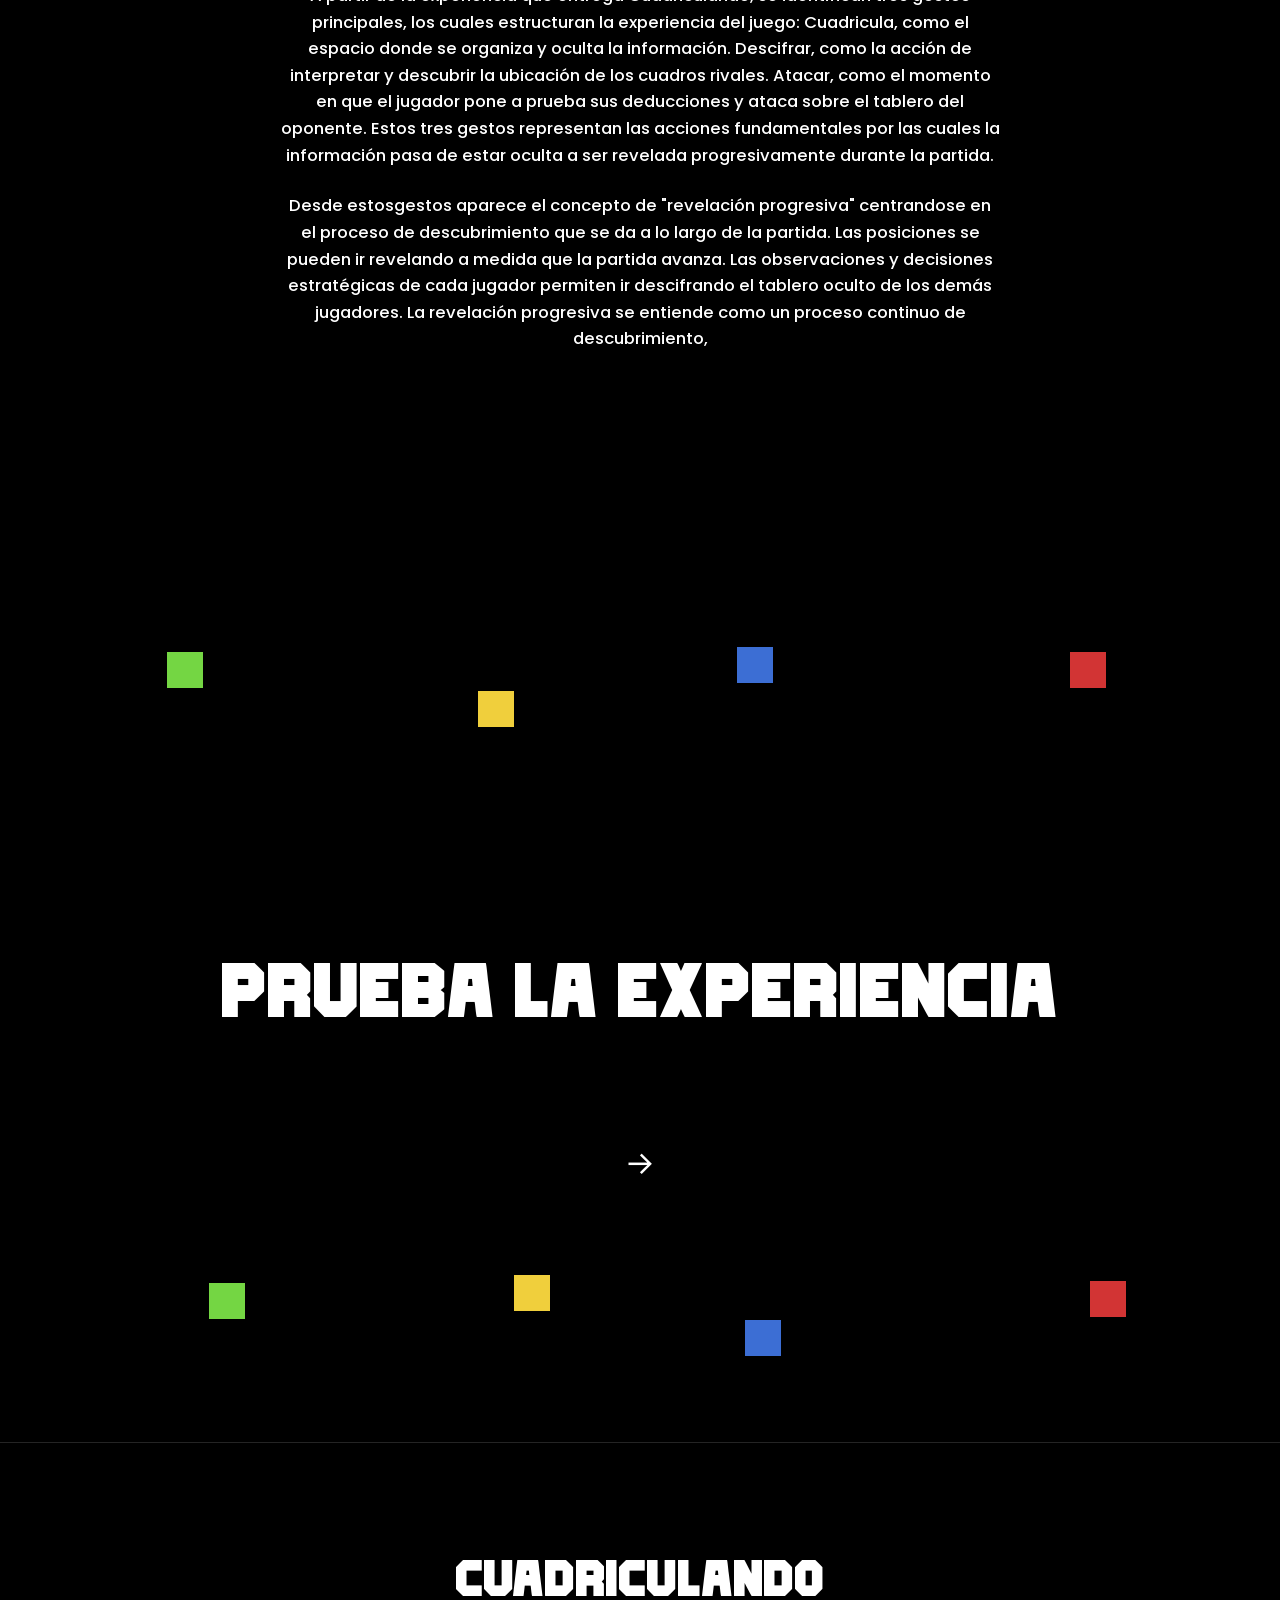
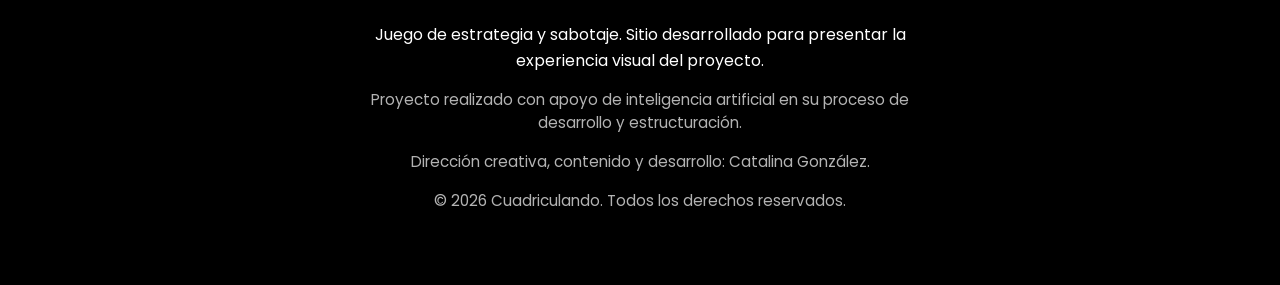
==== commit 7a2e16d7: "landing page 15/06/26 15/06/26" ====
--- a/index.html
+++ b/index.html
@@ -4,138 +4,345 @@
   <meta charset="UTF-8" />
   <meta name="viewport" content="width=device-width, initial-scale=1.0" />
   <title>Cuadriculando</title>
+
+  <link rel="preconnect" href="https://fonts.googleapis.com">
+  <link rel="preconnect" href="https://fonts.gstatic.com" crossorigin>
+  <link href="https://fonts.googleapis.com/css2?family=Black+Han+Sans&family=Inter:wght@400;600&family=Poppins:wght@400;500;600;700&display=swap" rel="stylesheet">
   <link rel="stylesheet" href="styles.css">
 </head>
-
 <body>
-<div id="grid-overlay"></div>
-
-
-  <section class="screen" id="s1">
-    <div class="dot dot-verde"    id="h1"></div>
-    <div class="dot dot-amarillo" id="h2"></div>
-    <div class="dot dot-azul"     id="h3"></div>
-    <div class="dot dot-rojo"     id="h4"></div>
-    <div class="dot dot-rojo"     id="h5"></div>
-    <div class="dot dot-azul"     id="h6"></div>
-    <div class="dot dot-amarillo" id="h7"></div>
-    <div class="dot dot-verde"    id="h8"></div>
-    <h1 class="t-title" id="hero-title" style="position:absolute;z-index:2;text-align:center;">
-      <span id="lc">C</span>UADRI<span id="lcu">C</span>ULA<span id="ln">N</span>DO
-    </h1>
-
-    <div id="sq1" class="hero-sq sq-verde"></div>
-    <div id="sq2" class="hero-sq sq-amarillo"></div>
-    <div id="sq3" class="hero-sq sq-azul"></div>
-    <div id="sq4" class="hero-sq sq-rojo"></div>
-    <div class="scroll-hint">
-      <span>scroll</span>
-      <svg width="14" height="10" viewBox="0 0 14 10" fill="none">
-        <path d="M1 1L7 8L13 1" stroke="white" stroke-width="1.5" stroke-linecap="round" stroke-linejoin="round"/>
-      </svg>
-    </div>
-  </section>
-
-
-  </section>
-<div class="sep-row"></div>
-<section class="screen" id="s2">
-
-
-
-  <section class="screen" id="s2">
-    <p class="t-body bg-black" id="desc1" style="position:absolute;z-index:2;">Cuadriculando es un juego de estrategia que consiste en sabotear a tus compañeros para ser el ganador.</p>
-    <p id="desc2" class="t-body text-right">El primer jugador en completar su cuadrícula gana la partida.</p>
-    <p class="t-body bg-black" id="desc3" style="position:absolute;z-index:2;">Para ganar el juego, se requiere concentración, estrategia y buenas decisiones.</p>
-    <div class="dot dot-rojo"     id="d1"></div>
-    <div class="dot dot-verde"    id="d2"></div>
-    <div class="dot dot-azul"     id="d3"></div>
-    <div class="dot dot-amarillo" id="d4"></div>
-    <div class="dot dot-rojo"     id="d5"></div>
-    <div class="dot dot-amarillo" id="d6"></div>
-    <div class="dot dot-verde"    id="d7"></div>
-    <div class="dot dot-azul"     id="d8"></div>
-  </section>
-
-
-  </section>
-<div class="sep-row"></div>
-<section class="screen" id="s2">
-
-
-
-  <section class="screen" id="s3">
-    <h2 class="t-title" id="cuad-title" style="position:absolute;z-index:3;">CUADRICULA</h2>
-    <div class="cuad-block" data-col="3" data-row="1" data-color="azul"></div>
-    <div class="cuad-block" data-col="0" data-row="2" data-color="verde"></div>
-    <div class="cuad-block" data-col="1" data-row="1" data-color="amarillo"></div>
-    <div class="cuad-block" data-col="2" data-row="2" data-color="rojo"></div>
-    <p class="t-body cuad-text" data-col="3" data-row="1">Los cuadros deben mantenerse en secreto para los demás jugadores.</p>
-    <p class="t-body cuad-text" data-col="0" data-row="2">En tu turno, puedes cuadrar las veces que quieras siempre que tengas los puntos.</p>
-    <p class="t-body cuad-text" data-col="1" data-row="1">A medida que avanzas, puedes colocar cuadros en la cuadrícula ubicada debajo del tablero.</p>
-    <p class="t-body cuad-text" data-col="2" data-row="2">Cada vez que cuadricules, muestra tus cartas de puntajes a los jugadores para confirmar que estás pagando lo que corresponde.</p>
-  </section>
-
-
-  </section>
-<div class="sep-row"></div>
-<section class="screen" id="s2">
-
-
-
-
-  <section class="screen" id="s4">
-    <h2 class="t-title" id="descifra-title" style="position:absolute;z-index:3;">DESCIFRA</h2>
-    <div class="cuad-block" data-col="0" data-row="0" data-color="azul"></div>
-    <div class="cuad-block" data-col="2" data-row="1" data-color="amarillo"></div>
-    <div class="cuad-block" data-col="1" data-row="2" data-color="rojo"></div>
-    <div class="cuad-block" data-col="3" data-row="2" data-color="verde"></div>
-    <p class="t-body cuad-text" data-col="0" data-row="0">Nada está completamente a la vista. En cada partida puedes intentar descubrir y revelar donde han cuadrado los demás jugadores.</p>
-    <p class="t-body cuad-text" data-col="2" data-row="1">A medida que avanzas, nuevas cartas de puntaje y especiales aparecen. Algunas pueden ayudarte a revelar.</p>
-    <p class="t-body cuad-text" data-col="1" data-row="2">Descifrar el tablero, observar las acciones de los demás jugadores y descubrir qué se esconde tras cada jugada son las claves para alcanzar la victoria.</p>
-    <p class="t-body cuad-text" data-col="3" data-row="2">Cada decisión puede cambiar el rumbo del juego. Lo que parece una ventaja puede transformarse en un obstáculo.</p>
-  </section>
-
+
+<nav class="side-index" aria-label="Índice de secciones">
+  <a href="#s1" class="side-index__btn c-verde" aria-label="Inicio"></a>
+  <a href="#s2" class="side-index__btn c-amarillo" aria-label="Reglas"></a>
+  <a href="#s3" class="side-index__btn c-azul" aria-label="Galería"></a>
+  <a href="#s4" class="side-index__btn c-rojo" aria-label="Experiencia"></a>
+  <a href="#s5" class="side-index__btn c-verde" aria-label="Créditos"></a>
+  <a href="#s-gallery" class="side-index__btn c-amarillo" aria-label="Galería extendida"></a>
+  <a href="#s7" class="side-index__btn c-azul" aria-label="Experiencia 2"></a>
+  <a href="#s6" class="side-index__btn c-rojo" aria-label="Créditos finales"></a>
+</nav>
+
+  <div id="grid-overlay" aria-hidden="true"></div>
+  <div id="cursor-sq" aria-hidden="true"></div>
+
+  <main>
+    <section class="screen" id="s1">
+      <div class="dot dot-verde" id="h1"></div>
+      <div class="dot dot-amarillo" id="h2"></div>
+      <div class="dot dot-azul" id="h3"></div>
+      <div class="dot dot-rojo" id="h4"></div>
+      <div class="dot dot-rojo" id="h5"></div>
+      <div class="dot dot-azul" id="h6"></div>
+      <div class="dot dot-amarillo" id="h7"></div>
+      <div class="dot dot-verde" id="h8"></div>
+
+      <h1 class="t-title hero-title" id="hero-title">
+        <span class="hero-letter hover-verde" id="lc">C</span>
+        <span class="hero-letter hover-amarillo">U</span>
+        <span class="hero-letter hover-azul">A</span>
+        <span class="hero-letter hover-rojo">D</span>
+        <span class="hero-letter hover-amarillo" id="lr">R</span>
+        <span class="hero-letter hover-verde" id="li">I</span>
+        <span class="hero-letter hover-rojo" id="lcu">C</span>
+        <span class="hero-letter hover-azul">U</span>
+        <span class="hero-letter hover-verde">L</span>
+        <span class="hero-letter hover-amarillo">A</span>
+        <span class="hero-letter hover-rojo" id="ln">N</span>
+        <span class="hero-letter hover-azul">D</span>
+        <span class="hero-letter hover-verde">O</span>
+      </h1>
+
+      <div id="sq1" class="hero-sq sq-verde"></div>
+      <div id="sq2" class="hero-sq sq-amarillo"></div>
+      <div id="sq3" class="hero-sq sq-azul"></div>
+      <div id="sq4" class="hero-sq sq-rojo"></div>
+
+
+      <div class="scroll-hint">
+        <span>scroll</span>
+        <svg width="14" height="10" viewBox="0 0 14 10" fill="none" aria-hidden="true">
+          <path d="M1 1L7 8L13 1" stroke="white" stroke-width="1.5" stroke-linecap="round" stroke-linejoin="round"></path>
+        </svg>
+      </div>
+    </section>
+    
+  <div class="colophon-inner">
+    <p class="colophon-kicker">CUADRICULA, DESCIFRA Y ATACA</p>
+    </div>
+
+
+    <div class="sep-row">
+      <span class="sep-dot dot-verde"></span>
+      <span class="sep-dot dot-amarillo"></span>
+      <span class="sep-dot dot-azul"></span>
+      <span class="sep-dot dot-rojo"></span>
+    </div>
+
+    <section class="screen" id="s2">
+      <p class="t-body bg-black" id="desc1">
+        Cuadriculando es un juego de estrategia que consiste en sabotear a tus compañeros para ser el ganador.
+      </p>
+      <p class="t-body" id="desc2">
+        El primer jugador en completar su cuadrícula gana la partida.
+      </p>
+      <p class="t-body bg-black" id="desc3">
+        Para ganar el juego, se requiere concentración, estrategia y buenas decisiones.
+      </p>
+
+      <div class="dot dot-rojo" id="d1"></div>
+      <div class="dot dot-verde" id="d2"></div>
+      <div class="dot dot-azul" id="d3"></div>
+      <div class="dot dot-amarillo" id="d4"></div>
+      <div class="dot dot-rojo" id="d5"></div>
+      <div class="dot dot-amarillo" id="d6"></div>
+      <div class="dot dot-verde" id="d7"></div>
+      <div class="dot dot-azul" id="d8"></div>
+    </section>
+
+    <div class="sep-row">
+      <span class="sep-dot dot-verde"></span>
+      <span class="sep-dot dot-amarillo"></span>
+      <span class="sep-dot dot-azul"></span>
+      <span class="sep-dot dot-rojo"></span>
+    </div>
+
+    <section class="screen section-blocks" id="s3">
+      <h2 class="t-title section-title" id="cuad-title">CUADRÍCULA</h2>
+
+      <div class="cuad-block" data-col="3" data-row="1" data-color="azul"></div>
+      <div class="cuad-block" data-col="0" data-row="2" data-color="verde"></div>
+      <div class="cuad-block" data-col="1" data-row="1" data-color="amarillo"></div>
+      <div class="cuad-block" data-col="2" data-row="2" data-color="rojo"></div>
+
+      <p class="t-body cuad-text" data-col="3" data-row="1">
+        Los cuadros deben mantenerse en secreto para los demás jugadores.
+      </p>
+      <p class="t-body cuad-text" data-col="0" data-row="2">
+        En tu turno, puedes cuadrar las veces que quieras siempre que tengas los puntos.
+      </p>
+      <p class="t-body cuad-text" data-col="1" data-row="1">
+        A medida que avanzas, puedes colocar cuadros en la cuadrícula ubicada debajo del tablero.
+      </p>
+      <p class="t-body cuad-text" data-col="2" data-row="2">
+        Cada vez que cuadricules, muestra tus cartas de puntajes a los jugadores para confirmar que estás pagando lo que corresponde.
+      </p>
+    </section>
+
+    <div class="sep-row">
+      <span class="sep-dot dot-verde"></span>
+      <span class="sep-dot dot-amarillo"></span>
+      <span class="sep-dot dot-azul"></span>
+      <span class="sep-dot dot-rojo"></span>
+    </div>
+
+    <section class="screen section-blocks" id="s4">
+      <h2 class="t-title section-title" id="descifra-title">DESCIFRA</h2>
+
+      <div class="cuad-block" data-col="0" data-row="0" data-color="azul"></div>
+      <div class="cuad-block" data-col="2" data-row="1" data-color="amarillo"></div>
+      <div class="cuad-block" data-col="1" data-row="2" data-color="rojo"></div>
+      <div class="cuad-block" data-col="3" data-row="2" data-color="verde"></div>
+
+      <p class="t-body cuad-text" data-col="0" data-row="0">
+        Nada está completamente a la vista. En cada partida puedes intentar descubrir y revelar dónde han cuadrado los demás jugadores.
+      </p>
+      <p class="t-body cuad-text" data-col="2" data-row="1">
+        A medida que avanzas, nuevas cartas de puntaje y especiales aparecen. Algunas pueden ayudarte a revelar.
+      </p>
+      <p class="t-body cuad-text" data-col="1" data-row="2">
+        Descifrar el tablero, observar las acciones de los demás jugadores y descubrir qué se esconde tras cada jugada son las claves para alcanzar la victoria.
+      </p>
+      <p class="t-body cuad-text" data-col="3" data-row="2">
+        Cada decisión puede cambiar el rumbo del juego. Lo que parece una ventaja puede transformarse en un obstáculo.
+      </p>
+    </section>
+
+    <div class="sep-row">
+      <span class="sep-dot dot-verde"></span>
+      <span class="sep-dot dot-amarillo"></span>
+      <span class="sep-dot dot-azul"></span>
+      <span class="sep-dot dot-rojo"></span>
+    </div>
+
+    <section class="screen section-blocks" id="s5">
+      <h2 class="t-title section-title" id="ataca-title">ATACA</h2>
+
+      <div class="cuad-block" data-col="2" data-row="0" data-color="amarillo"></div>
+      <div class="cuad-block" data-col="1" data-row="1" data-color="rojo"></div>
+      <div class="cuad-block" data-col="3" data-row="1" data-color="verde"></div>
+      <div class="cuad-block" data-col="0" data-row="2" data-color="azul"></div>
+
+      <p class="t-body cuad-text" data-col="2" data-row="0">
+        ¡Ataca a tus oponentes! Usa tus cartas para sabotear su estrategia y retrasar su progreso.
+      </p>
+      <p class="t-body cuad-text" data-col="1" data-row="1">
+        La ofensiva es clave. No dejes que los demás completen su cuadrícula antes que tú.
+      </p>
+      <p class="t-body cuad-text" data-col="3" data-row="1">
+        Elige bien el momento. Un ataque bien ejecutado puede cambiar el rumbo de la partida.
+      </p>
+      <p class="t-body cuad-text" data-col="0" data-row="2">
+        Mantén la presión. Sabotear a tus compañeros es parte esencial del juego para ganar.
+      </p>
+    </section>
+
+    <div class="sep-row">
+      <span class="sep-dot dot-verde"></span>
+      <span class="sep-dot dot-amarillo"></span>
+      <span class="sep-dot dot-azul"></span>
+      <span class="sep-dot dot-rojo"></span>
+    </div>
+
+    <section class="screen" id="s-gallery" aria-labelledby="gallery-heading">
+      <h2 id="gallery-heading" class="sr-only">Galería de fotos</h2>
+
+      <div class="gallery-band gallery-band-top">
+        <span class="gallery-band-dot dot-verde"></span>
+        <span class="gallery-band-dot dot-amarillo"></span>
+      </div>
+
+      <div class="carousel-wrap">
+        <button class="gallery-arrow" id="gallery-prev" type="button" aria-label="Foto anterior">←</button>
+        <div class="gallery-track" id="gallery-track" role="region" aria-label="Galería de fotos"></div>
+        <button class="gallery-arrow" id="gallery-next" type="button" aria-label="Foto siguiente">→</button>
+      </div>
+
+      <div class="gallery-band gallery-band-bottom">
+        <span class="gallery-band-dot dot-azul"></span>
+        <span class="gallery-band-dot dot-rojo"></span>
+      </div>
+    </section>
+
+  
+    <div class="sep-row">
+  <span class="sep-dot dot-verde"></span>
+  <span class="sep-dot dot-amarillo"></span>
+  <span class="sep-dot dot-azul"></span>
+  <span class="sep-dot dot-rojo"></span>
+</div>
+
+<section class="screen pix-section" id="s-pix">
+  <div class="pix-wrap">
+
+    <iframe
+      src="https://eadpucv.github.io/pix/#!/import/[base64]"
+      width="100%"
+      height="600"
+      frameborder="0">
+    </iframe>
+  </div>
 </section>
-<div class="sep-row"></div>
-<section class="screen" id="s2">
-
-
-  <section class="screen" id="s5">
-    <h2 class="t-title" id="ataca-title" style="position:absolute;z-index:3;">ATACA</h2>
-    <div class="cuad-block" data-col="2" data-row="0" data-color="amarillo"></div>
-    <div class="cuad-block" data-col="1" data-row="1" data-color="rojo"></div>
-    <div class="cuad-block" data-col="3" data-row="1" data-color="verde"></div>
-    <div class="cuad-block" data-col="0" data-row="2" data-color="azul"></div>
-    <p class="t-body cuad-text" data-col="2" data-row="0">¡Ataca a tus oponentes! Usa tus cartas para sabotear su estrategia y retrasar su progreso.</p>
-    <p class="t-body cuad-text" data-col="1" data-row="1">La ofensiva es clave. No dejes que los demás completen su cuadrícula antes que tú.</p>
-    <p class="t-body cuad-text" data-col="3" data-row="1">Elige bien el momento. Un ataque bien ejecutado puede cambiar el rumbo de la partida.</p>
-    <p class="t-body cuad-text" data-col="0" data-row="2">Mantén la presión. Sabotear a tus compañeros es parte esencial del juego para ganar.</p>
-  </section>
-
-
+
+<div class="sep-row">
+  <span class="sep-dot dot-verde"></span>
+  <span class="sep-dot dot-amarillo"></span>
+  <span class="sep-dot dot-azul"></span>
+  <span class="sep-dot dot-rojo"></span>
+</div>
+
+<section class="screen screen-centered" id="s7">
+  <div class="center-copy">
+
+        <h2 class="t-title center-title" id="s7-title">Gestualidad e Interpretacion</h2>
+     <p class="t-body center-text" id="s7-text">
+      A partir de la experiencia que entrega Cuadriculando, se identifican 
+tres gestos principales, los cuales estructuran la experiencia del juego: 
+Cuadricula, como el espacio donde se organiza y oculta la información. 
+Descifrar, como la acción de interpretar y descubrir la ubicación 
+de los cuadros rivales. Atacar, como el momento en que el jugador pone a prueba 
+sus deducciones y ataca sobre el tablero del oponente. Estos tres gestos representan 
+las acciones fundamentales por las cuales la información pasa de estar oculta 
+a ser revelada progresivamente durante la partida.
+    </p>
+
+    <p class="t-body center-text" id="s7-text">
+       Desde estosgestos aparece el concepto de "revelación progresiva" 
+       centrandose en el proceso de descubrimiento que se da a lo largo de la partida.
+       Las posiciones se pueden ir revelando a medida que la partida avanza. Las observaciones
+       y decisiones estratégicas de cada jugador permiten ir descifrando el tablero oculto de los 
+       demás jugadores. La revelación progresiva se entiende como un proceso continuo de descubrimiento, 
+    </p>
+
+
+  </div>
 </section>
-<div class="sep-row"></div>
-<section class="screen" id="s2">
-  
-  <section class="screen" id="s6">
-    <h2 class="t-title interactive-title" id="s6-title">
-      <span class="text-default">PRUEBA LA EXPERIENCIA</span>
-      <span class="text-hover">NO TE CONFIES</span>
-    </h2>
-    <div class="title-arrow" id="s6-arrow">→</div>
-    <div id="f1" class="dot dot-verde"></div>
-    <div id="f2" class="dot dot-amarillo"></div>
-    <div id="f3" class="dot dot-azul"></div>
-    <div id="f4" class="dot dot-rojo"></div>
-    <div id="f5" class="dot dot-verde"></div>
-    <div id="f6" class="dot dot-amarillo"></div>
-    <div id="f7" class="dot dot-azul"></div>
-    <div id="f8" class="dot dot-rojo"></div>
-  </section>
-
-  
-
-  <script src="script.js"></script>
+
+    <section class="screen" id="s6">
+      <h2 class="t-title interactive-title" id="s6-title">
+        <span class="text-default">PRUEBA LA EXPERIENCIA</span>
+        <span class="text-hover">NO TE CONFIES</span>
+      </h2>
+      <div class="title-arrow" id="s6-arrow">→</div>
+
+      <div id="f1" class="dot dot-verde"></div>
+      <div id="f2" class="dot dot-amarillo"></div>
+      <div id="f3" class="dot dot-azul"></div>
+      <div id="f4" class="dot dot-rojo"></div>
+      <div id="f5" class="dot dot-verde"></div>
+      <div id="f6" class="dot dot-amarillo"></div>
+      <div id="f7" class="dot dot-azul"></div>
+      <div id="f8" class="dot dot-rojo"></div>
+    </section>
+  </main>
+
+
+  <footer class="site-colophon" id="colofon">
+  <div class="colophon-inner">
+    <p class="colophon-kicker"></p>
+    <h2 class="colophon-title">Cuadriculando</h2>
+    <p class="colophon-text">
+      Juego de estrategia y sabotaje. Sitio desarrollado para presentar la experiencia visual del proyecto.
+    </p>
+
+    <p class="colophon-meta">
+  Proyecto realizado con apoyo de inteligencia artificial en su proceso de desarrollo y estructuración.
+</p>
+
+    <p class="colophon-meta">
+      Dirección creativa, contenido y desarrollo: Catalina González.
+    </p>
+    <p class="colophon-meta">
+      © 2026 Cuadriculando. Todos los derechos reservados.
+    </p>
+  </div>
+</footer>
+
+
+  <div class="lightbox" id="lightbox" aria-hidden="true">
+    <button class="lightbox-close" id="lightbox-close" type="button" aria-label="Cerrar imagen">×</button>
+    <div class="lightbox-backdrop" id="lightbox-backdrop"></div>
+    <div class="lightbox-content">
+      <img id="lightbox-image" src="" alt="Vista ampliada">
+    </div>
+  </div>
+
+  <script src="script.js" defer></script>
 </body>
+
+  <script>
+    const sections = document.querySelectorAll('section[id]');
+    const navLinks = document.querySelectorAll('.side-index__btn');
+
+    function setActiveSection(id) {
+      navLinks.forEach(link => {
+        const isMatch = link.getAttribute('href') === `#${id}`;
+        link.classList.toggle('is-active', isMatch);
+      });
+    }
+
+    const observer = new IntersectionObserver((entries) => {
+      entries.forEach(entry => {
+        if (entry.isIntersecting) {
+          setActiveSection(entry.target.id);
+        }
+      });
+    }, {
+      threshold: 0.55
+    });
+
+    sections.forEach(section => observer.observe(section));
+  </script>
+</body>
+</html>
 </html>
--- a/styles.css
+++ b/styles.css
@@ -1,5 +1,3 @@
-@import url('https://fonts.googleapis.com/css2?family=Black+Han+Sans&family=Inter:wght@400&family=Poppins:wght@400;600;700&display=swap');
-
 @font-face {
   font-family: 'Inlanders';
   src: url('./fonts/Inlanders Demo (1).otf') format('opentype');
@@ -7,67 +5,118 @@
   font-style: normal;
 }
 
-
-
-*, *::before, *::after {
+:root {
+  --bg: #000;
+  --text: #fff;
+  --verde: #74d643;
+  --amarillo: #f0cf3c;
+  --azul: #3c6ed4;
+  --rojo: #d23434;
+  --pad: 32px;
+  --cols: 4;
+  --rows: 3;
+  --grid-line: rgba(255, 255, 255, 0.3);
+}
+
+*,
+*::before,
+*::after {
   box-sizing: border-box;
   margin: 0;
   padding: 0;
 }
 
-:root {
-  --verde:    #74d643;
-  --amarillo: #f0cf3c;
-  --azul:     #3c6ed4;
-  --rojo:     #d23434;
-}
-
-
-
 html {
-  background: #000;
-  color: #fff;
+  background: var(--bg);
+  color: var(--text);
   overflow-x: hidden;
   scroll-behavior: smooth;
 }
 
-
 body {
-  margin: 0;
-  background: #000;
+  background: var(--bg);
+  color: var(--text);
+  min-height: 100vh;
+  font-family: 'Poppins', sans-serif;
+}
+
+main {
+  position: relative;
+  z-index: 1;
+}
+
+#s1 {
+  isolation: isolate;
+}
+
+#hero-title,
+.hero-sq,
+.dot {
+  position: absolute;
 }
 
 .screen {
-  width: 100%;
-  height: 100vh !important;
   position: relative;
+  width: 100%;
+  height: 100vh;
   overflow: hidden;
 }
 
+.sep-row {
+  position: relative;
+  width: 100%;
+  overflow: hidden;
+}
+
+.sep-dot {
+  position: absolute;
+  z-index: 2;
+  display: block;
+}
+
 .t-title {
+  position: absolute;
+  z-index: 3;
+  display: flex;
+  align-items: center;
+  justify-content: center;
+  text-align: center;
   font-family: 'Inlanders', sans-serif;
   text-transform: uppercase;
   color: #fff;
   line-height: 1;
   user-select: none;
-  position: absolute;
-  display: flex;
-  align-items: center;
-  justify-content: center;
-  text-align: center;
 }
 
 .t-body {
-  font-family: 'Poppins', sans-serif !important;
+  position: absolute;
+  z-index: 2;
+  margin: 0;
+  color: #fff;
+  display: block;
+  font-family: 'Poppins', sans-serif;
   font-size: clamp(0.95rem, 1.2vw, 1.35rem);
   font-weight: 500;
   line-height: 1.5;
-  color: #fff;
-  text-align: left;
-  position: absolute;
-  margin: 0;
-  padding: 0;
-  display: block;
+}
+
+.hero-title {
+  pointer-events: none;
+}
+
+.hero-letter {
+  position: relative;
+  display: inline-block;
+  z-index: 4;
+  pointer-events: auto;
+  color: #fff;
+  transition: color 0.18s ease, transform 0.18s ease;
+  transform-origin: center bottom;
+  will-change: transform;
+}
+
+.section-title {
+  z-index: 3;
 }
 
 .bg-black {
@@ -75,21 +124,55 @@
   padding: 12px 16px;
 }
 
+#desc2 {
+  text-align: right;
+}
+
+.dot,
+.hero-sq,
+.cuad-block {
+  position: absolute;
+}
+
 .dot {
-  position: absolute;
   z-index: 2;
 }
-.dot-verde    { background: var(--verde); }
-.dot-amarillo { background: var(--amarillo); }
-.dot-azul     { background: var(--azul); }
-.dot-rojo     { background: var(--rojo); }
+
+.hero-sq,
+.cuad-block {
+  z-index: 3;
+}
+
+.dot-verde,
+.sq-verde,
+.cuad-block[data-color="verde"] {
+  background: var(--verde);
+}
+
+.dot-amarillo,
+.sq-amarillo,
+.cuad-block[data-color="amarillo"] {
+  background: var(--amarillo);
+}
+
+.dot-azul,
+.sq-azul,
+.cuad-block[data-color="azul"] {
+  background: var(--azul);
+}
+
+.dot-rojo,
+.sq-rojo,
+.cuad-block[data-color="rojo"] {
+  background: var(--rojo);
+}
 
 .scroll-hint {
   position: absolute;
+  left: 50%;
   bottom: 20px;
-  left: 50%;
+  z-index: 3;
   transform: translateX(-50%);
-  z-index: 3;
   display: flex;
   flex-direction: column;
   align-items: center;
@@ -97,6 +180,7 @@
   opacity: 0.3;
   animation: bounce 2s ease-in-out infinite;
 }
+
 .scroll-hint span {
   font-family: 'Black Han Sans', sans-serif;
   font-size: 0.6rem;
@@ -105,50 +189,26 @@
 }
 
 @keyframes bounce {
-  0%,100% { transform: translateX(-50%) translateY(0); }
-  50%      { transform: translateX(-50%) translateY(5px); }
-}
-
-.cuad-block {
-  position: absolute;
-  z-index: 3;
-  opacity: 1;
-  display: block;
-  border: none;
-  will-change: transform;
-}
-.cuad-block[data-color="azul"]     { background: #3c6ed4; }
-.cuad-block[data-color="verde"]    { background: #74d643; }
-.cuad-block[data-color="amarillo"] { background: #f0cf3c; }
-.cuad-block[data-color="rojo"]     { background: #d23434; }
+  0%, 100% {
+    transform: translateX(-50%) translateY(0);
+  }
+  50% {
+    transform: translateX(-50%) translateY(5px);
+  }
+}
 
 .cuad-text {
-  position: absolute;
-  z-index: 2;
   display: flex;
   align-items: center;
   justify-content: center;
   padding: 24px;
   text-align: center;
-  font-family: 'Poppins', sans-serif !important;
   font-size: clamp(0.9rem, 1.1vw, 1.25rem);
-  font-weight: 500;
-  line-height: 1.5;
-  color: #fff;
-}
-
-.text-right {
-  text-align: right !important;
-}
-
-/* ── SECCIÓN 6 ── */
+}
+
 .interactive-title {
+  flex-direction: column;
   cursor: pointer;
-  display: flex;
-  flex-direction: column;
-  align-items: center;
-  justify-content: center;
-  z-index: 3;
 }
 
 .interactive-title .text-hover {
@@ -158,6 +218,7 @@
 .interactive-title:hover .text-default {
   display: none;
 }
+
 .interactive-title:hover .text-hover {
   display: block;
 }
@@ -165,27 +226,653 @@
 .title-arrow {
   position: absolute;
   z-index: 2;
+  width: 100%;
+  text-align: center;
+  color: #fff;
   font-family: 'Inter', sans-serif;
   font-size: 2rem;
-  color: #fff;
-  text-align: center;
   pointer-events: none;
 }
-
-.hero-sq {
-  position: absolute;
-  z-index: 3;
-}
-.sq-verde    { background: #74d643; }
-.sq-amarillo { background: #f0cf3c; }
-.sq-azul     { background: #3c6ed4; }
-.sq-rojo     { background: #d23434; }
 
 #grid-overlay {
   position: fixed;
   inset: 0;
+  z-index: 0;
   pointer-events: none;
-  z-index: 0;
-}
-
-
+}
+
+#cursor-sq {
+  position: fixed;
+  top: 0;
+  left: 0;
+  z-index: 9999;
+  width: 30px;
+  height: 30px;
+  background: #fff;
+  pointer-events: none;
+  transform: translate(-50%, -50%);
+  mix-blend-mode: difference;
+}
+
+@media (hover: none), (pointer: coarse) {
+  #cursor-sq {
+    display: none;
+  }
+}
+
+.hero-letter {
+  display: inline-block;
+  color: #fff;
+  transition: color 0.18s ease, transform 0.18s ease;
+  transform-origin: center bottom;
+  will-change: transform;
+}
+
+.hero-letter:hover {
+  transform: translateY(-2px) scale(1.12);
+}
+
+.hover-verde:hover {
+  color: var(--verde);
+}
+
+.hover-amarillo:hover {
+  color: var(--amarillo);
+}
+
+.hover-azul:hover {
+  color: var(--azul);
+}
+
+.hover-rojo:hover {
+  color: var(--rojo);
+}
+
+.hero-sq {
+  position: absolute;
+  z-index: 3;
+  pointer-events: none;
+  transition: opacity 0.18s ease, transform 0.18s ease;
+}
+
+#s-gallery {
+  display: flex;
+  align-items: center;
+  justify-content: center;
+}
+
+.carousel-wrap {
+  position: absolute;
+  z-index: 3;
+}
+
+.gallery-track {
+  width: 100%;
+  height: 100%;
+  display: grid;
+  grid-auto-flow: column;
+  grid-auto-columns: minmax(220px, 1fr);
+  align-items: center;
+  gap: 18px;
+  overflow-x: auto;
+  overflow-y: hidden;
+  padding: 0 12px;
+  scroll-snap-type: x mandatory;
+  scroll-behavior: smooth;
+  scrollbar-width: none;
+  -ms-overflow-style: none;
+}
+
+.gallery-track::-webkit-scrollbar {
+  display: none;
+}
+
+.gallery-slide {
+  position: relative;
+  aspect-ratio: 1 / 1;
+  width: 100%;
+  height: auto;
+  overflow: hidden;
+  scroll-snap-align: center;
+  display: flex;
+  align-items: center;
+  justify-content: center;
+  background: #111;
+  cursor: pointer;
+  transition: transform 0.25s ease, box-shadow 0.25s ease;
+  transform-origin: center;
+}
+
+.gallery-slide img {
+  width: 100%;
+  height: 100%;
+  object-fit: contain;
+  object-position: center;
+  display: block;
+  background: #111;
+  transition: transform 0.25s ease;
+}
+
+.gallery-slide:hover {
+  transform: scale(1.08);
+  z-index: 10;
+}
+
+.gallery-slide:hover img {
+  transform: scale(1.03);
+}
+
+.gallery-slide.is-missing {
+  display: flex;
+  align-items: center;
+  justify-content: center;
+  background: linear-gradient(135deg, rgba(255,255,255,0.08), rgba(255,255,255,0.02));
+  color: rgba(255,255,255,0.55);
+  font-size: 0.85rem;
+  text-transform: uppercase;
+  letter-spacing: 0.08em;
+}
+
+.gallery-arrow {
+  position: absolute;
+  top: 50%;
+  transform: translateY(-50%);
+  z-index: 5;
+  width: 44px;
+  height: 44px;
+  border: 1px solid rgba(255,255,255,0.3);
+  background: rgba(0,0,0,0.25);
+  color: #fff;
+  font-family: 'Inter', sans-serif;
+  font-size: 1.5rem;
+  cursor: pointer;
+  transition: border-color 0.2s ease, background 0.2s ease;
+}
+
+.gallery-arrow:hover {
+  border-color: #fff;
+  background: rgba(255,255,255,0.08);
+}
+
+#gallery-prev {
+  left: -56px;
+}
+
+#gallery-next {
+  right: -56px;
+}
+
+.gallery-band {
+  position: absolute;
+  left: 0;
+  width: 100%;
+  height: 18px;
+  z-index: 2;
+  pointer-events: none;
+}
+
+.gallery-band-top {
+  top: 0;
+}
+
+.gallery-band-bottom {
+  bottom: 0;
+}
+
+.gallery-band-dot {
+  position: absolute;
+  width: 14px;
+  height: 14px;
+}
+
+.gallery-band-top .gallery-band-dot:nth-child(1) {
+  left: 18%;
+  top: 2px;
+}
+
+.gallery-band-top .gallery-band-dot:nth-child(2) {
+  right: 22%;
+  top: 2px;
+}
+
+.gallery-band-bottom .gallery-band-dot:nth-child(1) {
+  left: 28%;
+  bottom: 2px;
+}
+
+.gallery-band-bottom .gallery-band-dot:nth-child(2) {
+  right: 16%;
+  bottom: 2px;
+}
+
+.lightbox {
+  position: fixed;
+  inset: 0;
+  z-index: 99999;
+  display: flex;
+  align-items: center;
+  justify-content: center;
+  opacity: 0;
+  visibility: hidden;
+  transition: opacity 0.25s ease, visibility 0.25s ease;
+}
+
+.lightbox.is-open {
+  opacity: 1;
+  visibility: visible;
+}
+
+.lightbox-backdrop {
+  position: absolute;
+  inset: 0;
+  background: rgba(0, 0, 0, 0.88);
+}
+
+.lightbox-content {
+  position: relative;
+  z-index: 2;
+  width: min(88vw, 1100px);
+  height: min(88vh, 1100px);
+  display: flex;
+  align-items: center;
+  justify-content: center;
+  padding: 24px;
+}
+
+.lightbox-content img {
+  max-width: 100%;
+  max-height: 100%;
+  width: auto;
+  height: auto;
+  object-fit: contain;
+  display: block;
+  background: #111;
+  box-shadow: 0 20px 60px rgba(0, 0, 0, 0.35);
+}
+
+.lightbox-close {
+  position: absolute;
+  top: 24px;
+  right: 24px;
+  z-index: 3;
+  width: 48px;
+  height: 48px;
+  border: 1px solid rgba(255,255,255,0.25);
+  background: rgba(0,0,0,0.3);
+  color: #fff;
+  font-size: 2rem;
+  line-height: 1;
+  cursor: pointer;
+  transition: background 0.2s ease, border-color 0.2s ease, transform 0.2s ease;
+}
+
+.lightbox-close:hover {
+  background: rgba(255,255,255,0.08);
+  border-color: #fff;
+  transform: scale(1.04);
+}
+
+.sr-only {
+  position: absolute;
+  width: 1px;
+  height: 1px;
+  padding: 0;
+  margin: -1px;
+  overflow: hidden;
+  clip: rect(0, 0, 0, 0);
+  white-space: nowrap;
+  border: 0;
+}
+
+@media (max-width: 900px) {
+  .gallery-track {
+    grid-auto-columns: minmax(180px, 1fr);
+    gap: 14px;
+  }
+}
+
+@media (max-width: 640px) {
+  .gallery-track {
+    grid-auto-columns: minmax(160px, 1fr);
+    gap: 12px;
+    padding: 0 8px;
+  }
+
+  #gallery-prev {
+    left: 8px;
+  }
+
+  #gallery-next {
+    right: 8px;
+  }
+
+  .lightbox-content {
+    width: 92vw;
+    height: 82vh;
+    padding: 12px;
+  }
+
+  .lightbox-close {
+    top: 12px;
+    right: 12px;
+    width: 44px;
+    height: 44px;
+  }
+}
+
+@media (prefers-reduced-motion: reduce) {
+  .lightbox,
+  .lightbox-close {
+    transition: none;
+  }
+}
+
+.screen-centered {
+  display: flex;
+  align-items: center;
+  justify-content: center;
+  padding: 32px;
+}
+
+.center-copy {
+  width: min(900px, 100%);
+  display: flex;
+  flex-direction: column;
+  align-items: center;
+  justify-content: center;
+  gap: 24px;
+  text-align: center;
+}
+
+.center-title {
+  position: static;
+  display: block;
+  width: 100%;
+  font-size: clamp(2.2rem, 5vw, 5rem);
+  text-align: center;
+  justify-content: center;
+}
+
+.center-text {
+  position: static;
+  display: block;
+  width: min(720px, 100%);
+  margin: 0 auto;
+  font-size: clamp(1rem, 1.3vw, 1.35rem);
+  line-height: 1.6;
+  text-align: center;
+}
+
+.site-colophon {
+  position: relative;
+  width: 100%;
+  background: #000;
+  color: #fff;
+  padding: 96px 32px 72px;
+  border-top: 1px solid rgba(255,255,255,0.14);
+}
+
+.colophon-inner {
+  width: min(920px, 100%);
+  margin: 0 auto;
+  display: flex;
+  flex-direction: column;
+  align-items: center;
+  gap: 16px;
+  text-align: center;
+}
+
+.colophon-kicker {
+  margin: 0;
+  font-family: 'Black Han Sans', sans-serif;
+  font-size: 0.90rem;
+  letter-spacing: 0.24em;
+  text-transform: uppercase;
+  opacity: 0.55;
+}
+
+.colophon-title {
+  margin: 0;
+  font-family: 'Inlanders', sans-serif;
+  font-size: clamp(2rem, 4vw, 4rem);
+  line-height: 1;
+  text-transform: uppercase;
+  color: #fff;
+}
+
+.colophon-text,
+.colophon-meta {
+  margin: 0;
+  max-width: 60ch;
+  font-family: 'Poppins', sans-serif;
+  color: #fff;
+}
+
+.colophon-text {
+  font-size: clamp(1rem, 1.2vw, 1.25rem);
+  line-height: 1.6;
+}
+
+.colophon-meta {
+  font-size: 0.95rem;
+  line-height: 1.5;
+  opacity: 0.7;
+}
+
+@media (max-width: 640px) {
+  .site-colophon {
+    padding: 72px 20px 56px;
+  }
+
+  .colophon-inner {
+    gap: 14px;
+  }
+}
+
+.pix-section {
+  min-height: 100vh;
+  height: auto;
+  background: #000;
+  display: flex;
+  align-items: center;
+  justify-content: center;
+  padding: 64px 32px;
+  overflow: visible;
+}
+
+.pix-wrap {
+  width: min(1100px, 100%);
+  background: #000;
+  color: #fff;
+}
+
+/* Fuerza visual oscura dentro del embed */
+.pix-wrap,
+.pix-wrap * {
+  color: #fff;
+}
+
+/* Si el widget renderiza tarjetas o paneles claros */
+.pix-wrap [class*="card"],
+.pix-wrap [class*="panel"],
+.pix-wrap [class*="step"],
+.pix-wrap [class*="container"],
+.pix-wrap [class*="box"] {
+  background: #000 !important;
+  color: #fff !important;
+  border-color: rgba(255,255,255,0.18) !important;
+}
+
+/* Textos secundarios */
+.pix-wrap small,
+.pix-wrap .note,
+.pix-wrap [class*="note"],
+.pix-wrap [class*="meta"],
+.pix-wrap [class*="description"] {
+  color: rgba(255,255,255,0.75) !important;
+}
+
+/* Botones o etiquetas si existen */
+.pix-wrap button,
+.pix-wrap [role="button"],
+.pix-wrap .button,
+.pix-wrap [class*="btn"] {
+  background: #111 !important;
+  color: #fff !important;
+  border: 1px solid rgba(255,255,255,0.2) !important;
+}
+
+/* Inputs o áreas embebidas */
+.pix-wrap input,
+.pix-wrap textarea,
+.pix-wrap select {
+  background: #111 !important;
+  color: #fff !important;
+  border: 1px solid rgba(255,255,255,0.2) !important;
+}
+
+/* Si el widget inyecta SVGs o íconos oscuros */
+.pix-wrap svg {
+  color: #fff;
+  fill: currentColor;
+}
+
+/* Enlaces */
+.pix-wrap a {
+  color: #fff !important;
+}
+
+/* Iframes, si el widget renderiza dentro de uno */
+.pix-wrap iframe {
+  width: 100%;
+  background: #000;
+  border: 0;
+}
+
+.side-index {
+  position: fixed;
+  left: 24px;
+  top: 50%;
+  transform: translateY(-50%);
+  z-index: 2000;
+  display: flex;
+  flex-direction: column;
+  gap: 12px;
+}
+
+.side-index__btn {
+  width: 18px;
+  height: 18px;
+  display: block;
+  background: #111;
+  border: 1px solid rgba(255,255,255,0.35);
+  transition: transform 0.2s ease, background 0.2s ease, border-color 0.2s ease;
+}
+
+.side-index__btn:hover,
+.side-index__btn:focus-visible {
+  background: #fff;
+  border-color: #fff;
+  transform: scale(1.08);
+}
+
+html {
+  scroll-behavior: smooth;
+}
+
+@media (max-width: 900px) {
+  .side-index {
+    left: 12px;
+    gap: 10px;
+  }
+
+  .side-index__btn {
+    width: 14px;
+    height: 14px;
+  }
+}
+
+.side-index {
+  position: fixed;
+  left: 24px;
+  top: 50%;
+  transform: translateY(-50%);
+  z-index: 2000;
+  display: flex;
+  flex-direction: column;
+  gap: 12px;
+}
+
+.side-index__btn {
+  width: 18px;
+  height: 18px;
+  display: block;
+  background: transparent;
+  border: 1px solid rgba(255,255,255,0.35);
+  transition: transform 0.2s ease, background 0.2s ease, border-color 0.2s ease;
+}
+
+.side-index__btn:hover,
+.side-index__btn:focus-visible {
+  transform: scale(1.08);
+  border-color: #fff;
+}
+
+.side-index__btn.is-active {
+  border-color: transparent;
+}
+
+.side-index__btn.c-verde.is-active {
+  background: #49a942;
+}
+
+.side-index__btn.c-amarillo.is-active {
+  background: #f1c40f;
+}
+
+.side-index__btn.c-azul.is-active {
+  background: #2d9cdb;
+}
+
+.side-index__btn.c-rojo.is-active {
+  background: #eb5757;
+}
+
+@media (max-width: 900px) {
+  .side-index {
+    left: 12px;
+    gap: 10px;
+  }
+
+  .side-index__btn {
+    width: 14px;
+    height: 14px;
+  }
+}
+
+.subtitle {
+  margin-top: 12px;
+  font-family: 'Poppins', sans-serif;
+  font-size: clamp(0.95rem, 1.4vw, 1.2rem);
+  line-height: 1.4;
+  letter-spacing: 0.18em;
+  text-transform: uppercase;
+  color: #ffffff;
+}
+
+.pix-section {
+  background: #000;
+  padding: 80px 32px;
+}
+
+.pix-wrap {
+  width: min(1100px, 100%);
+  margin: 0 auto;
+}
+
+.pix-wrap iframe {
+  width: 100%;
+  max-width: 100%;
+  border: 0;
+  background: #000;
+}
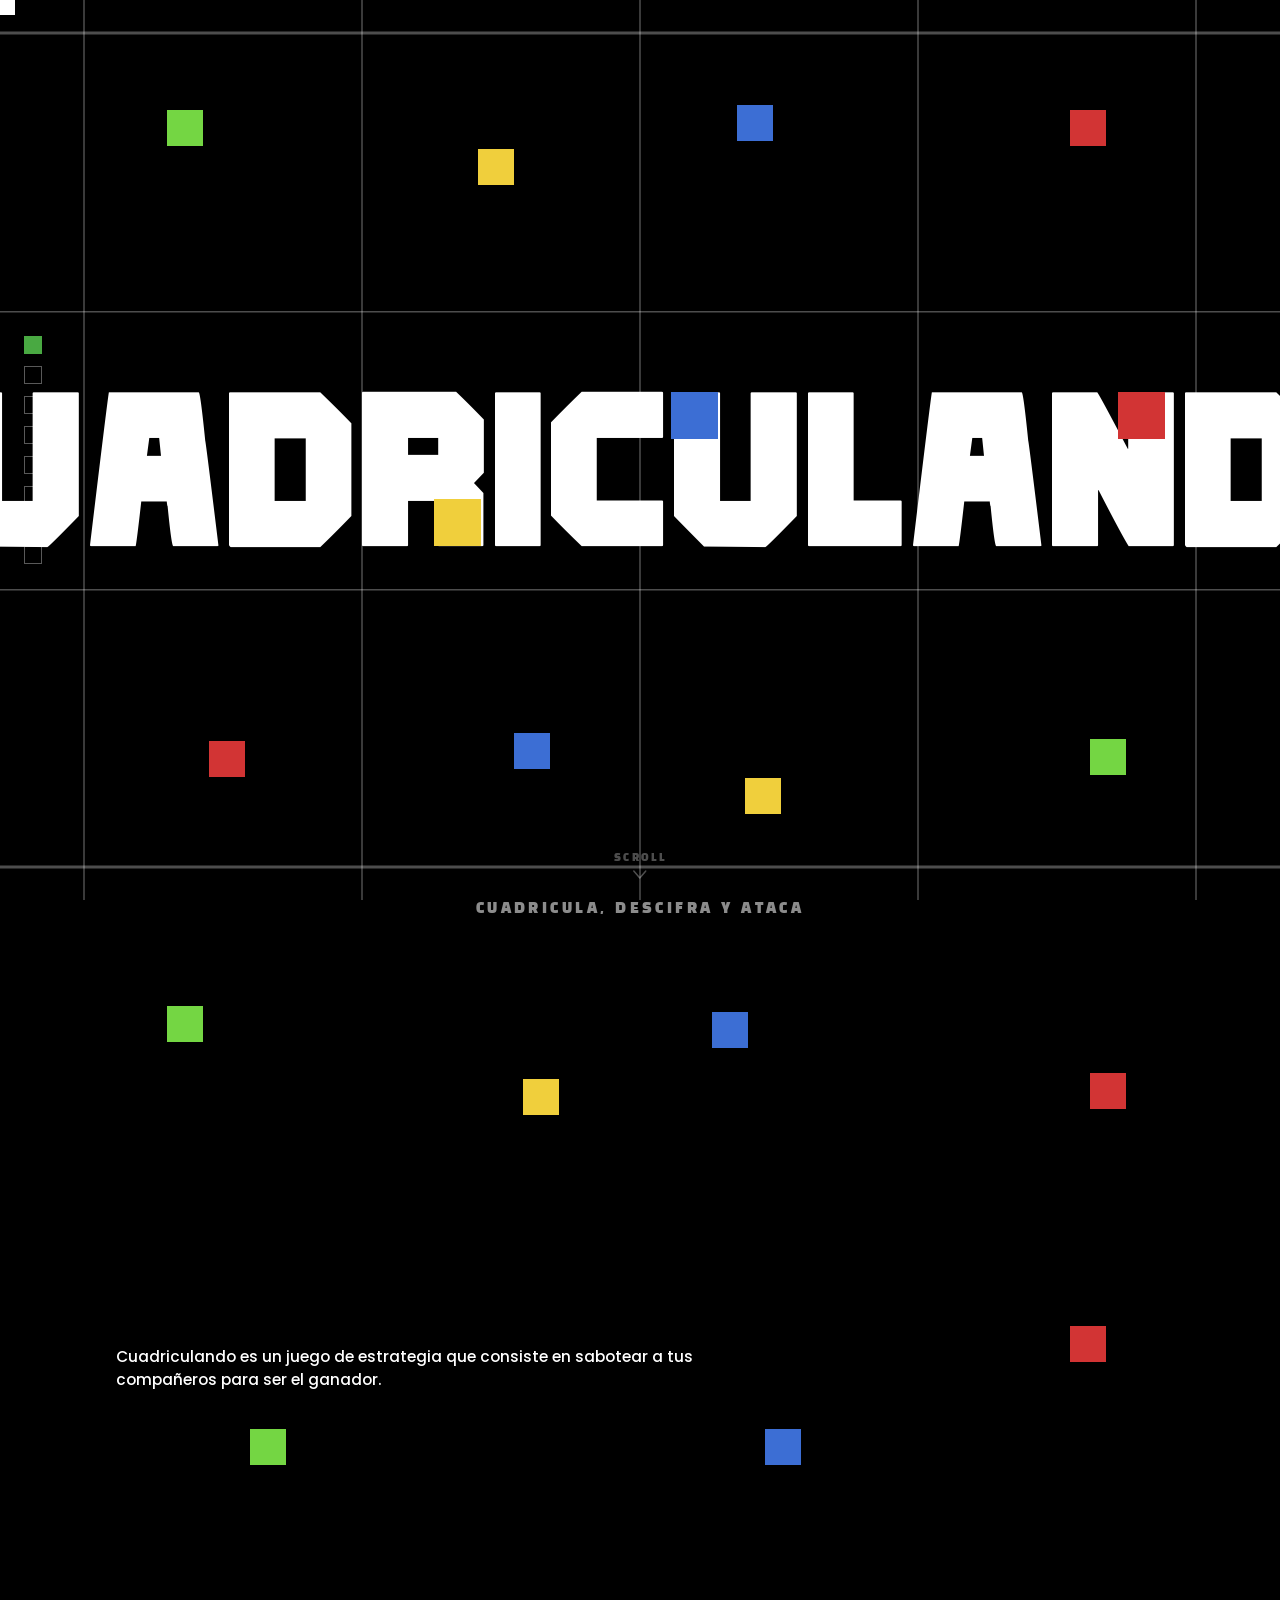
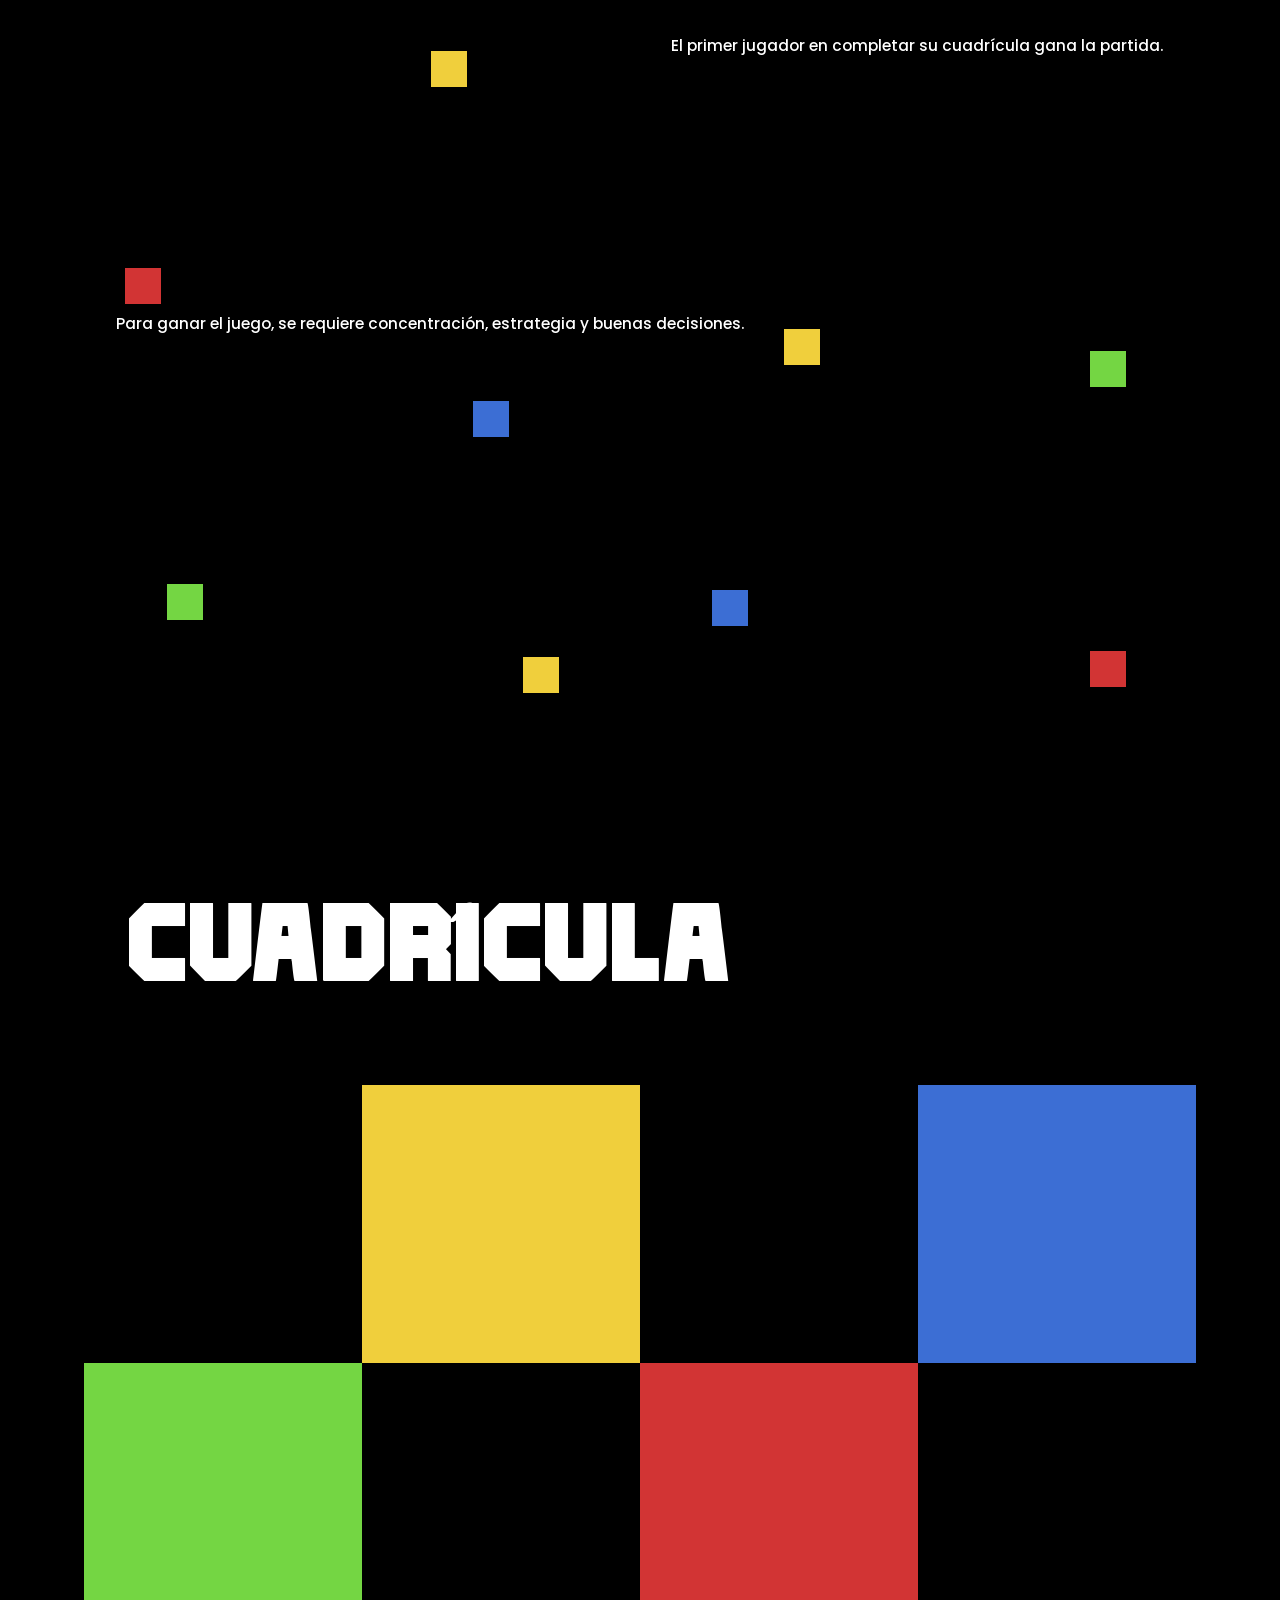
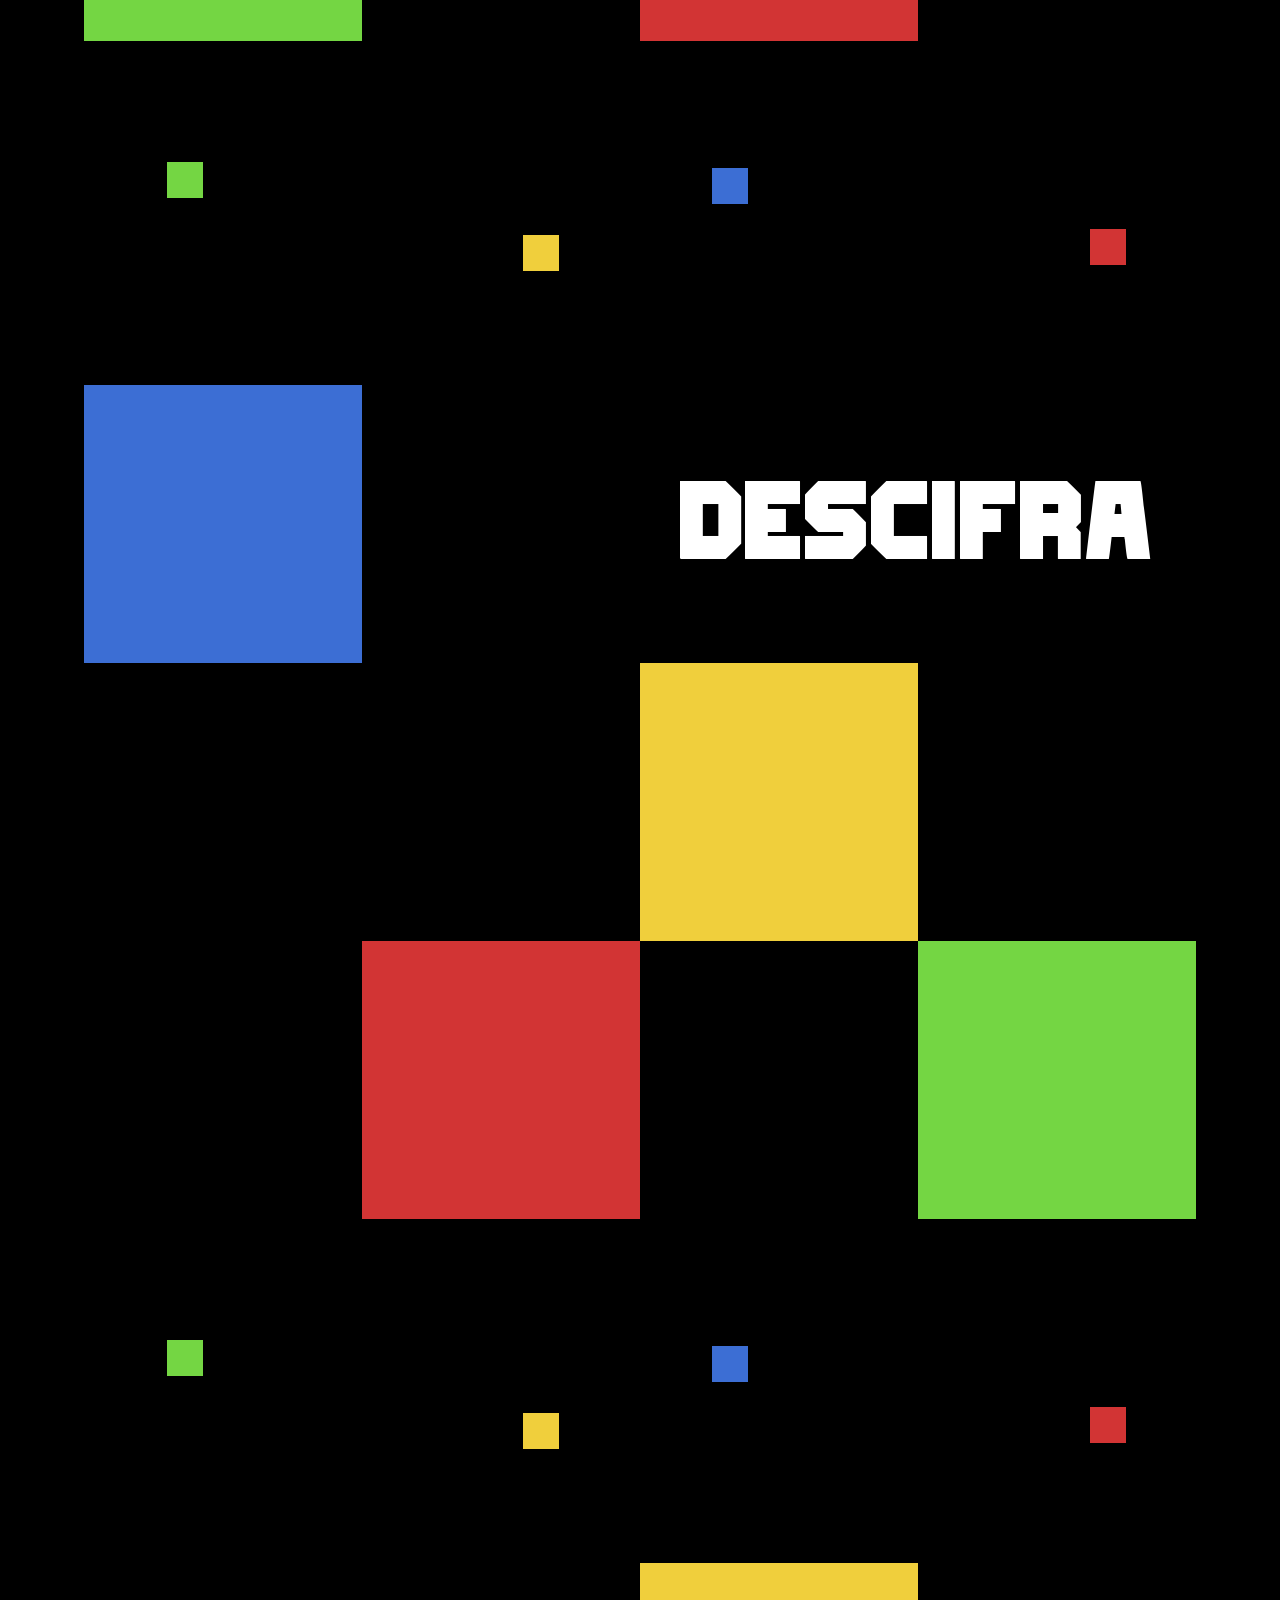
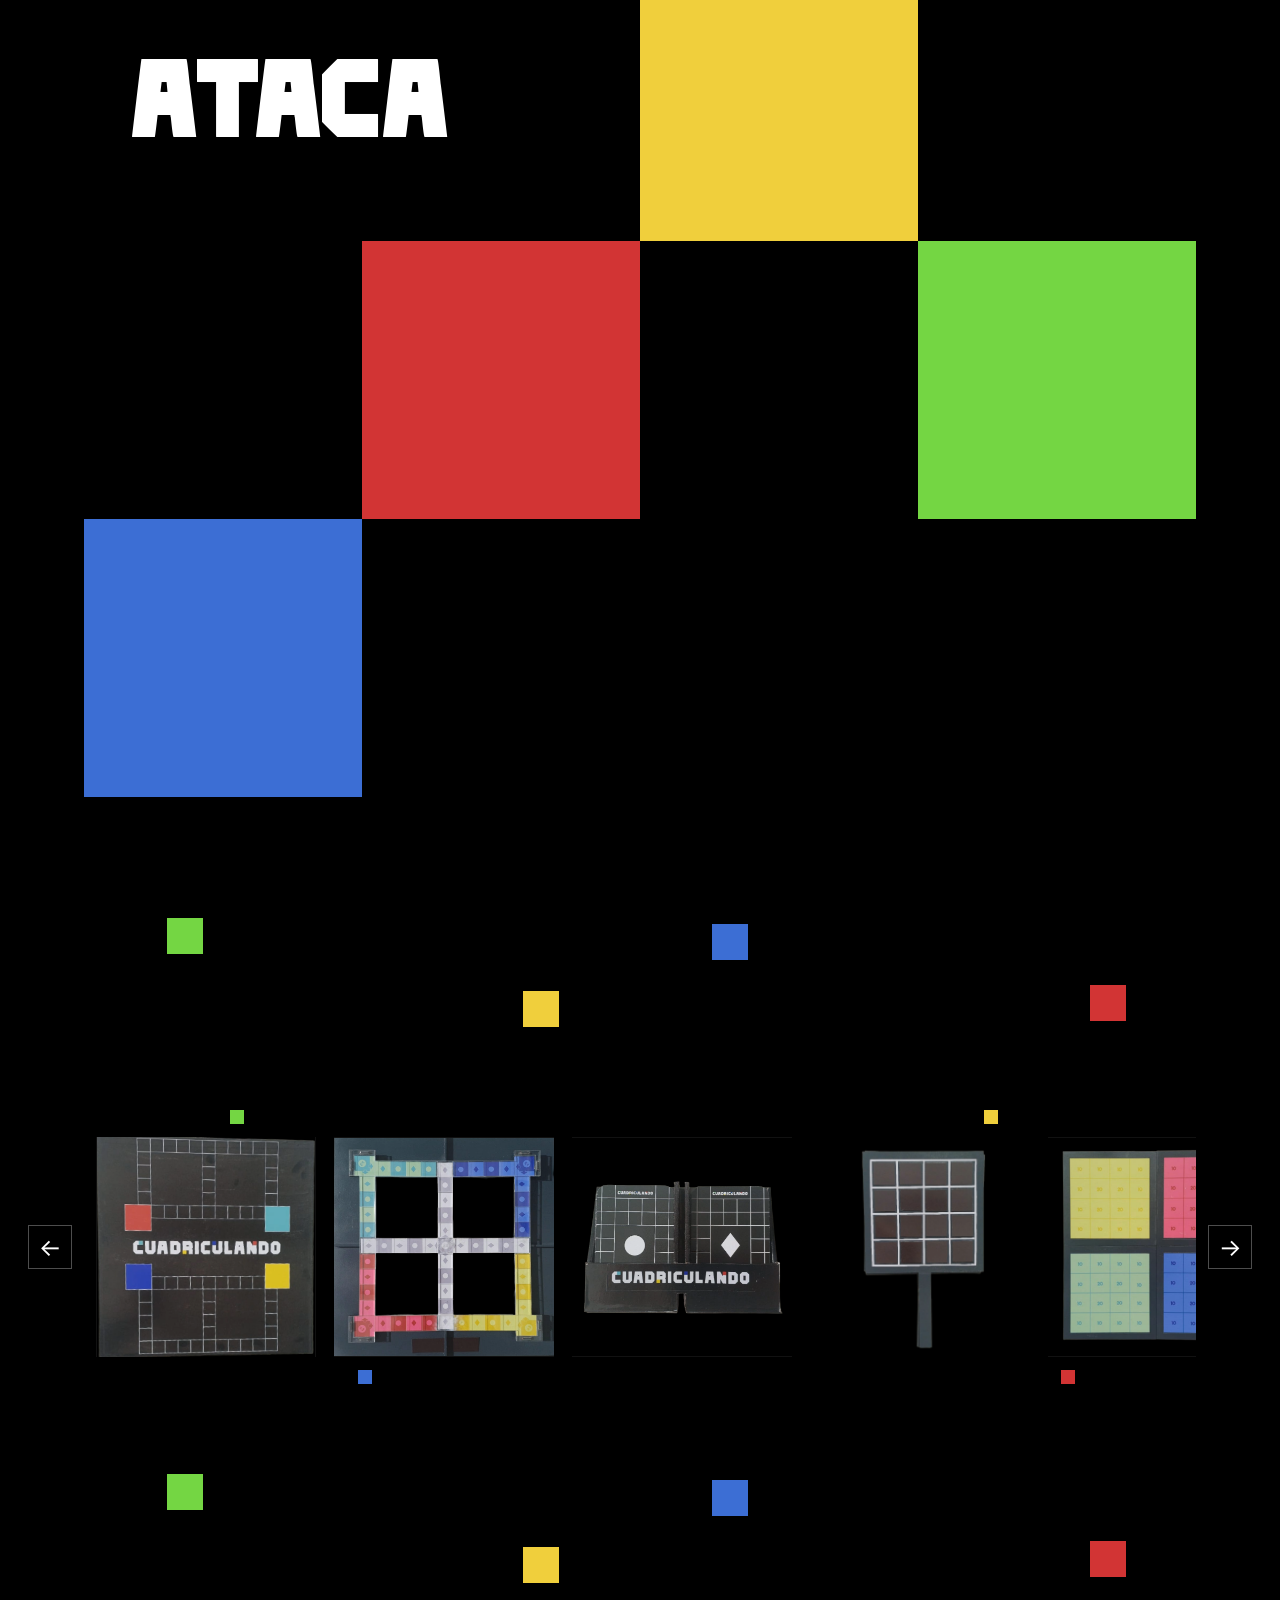
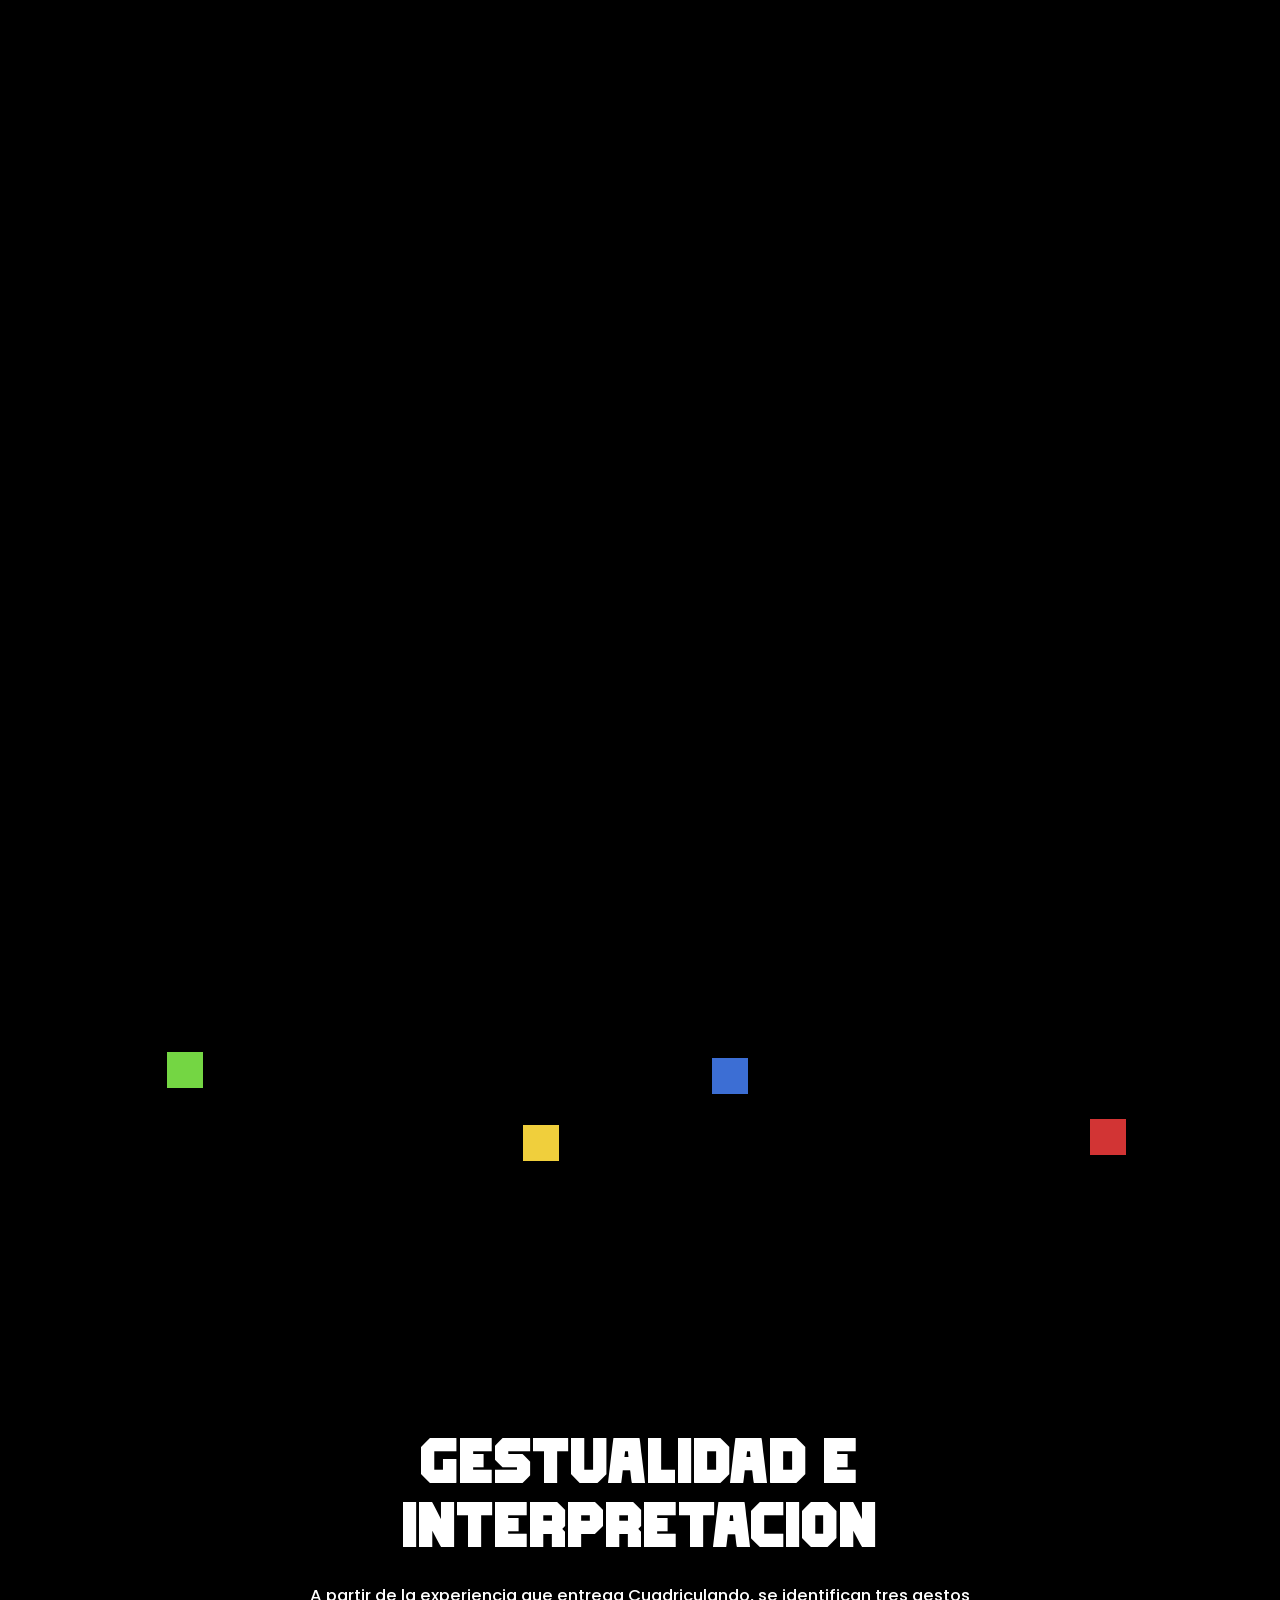
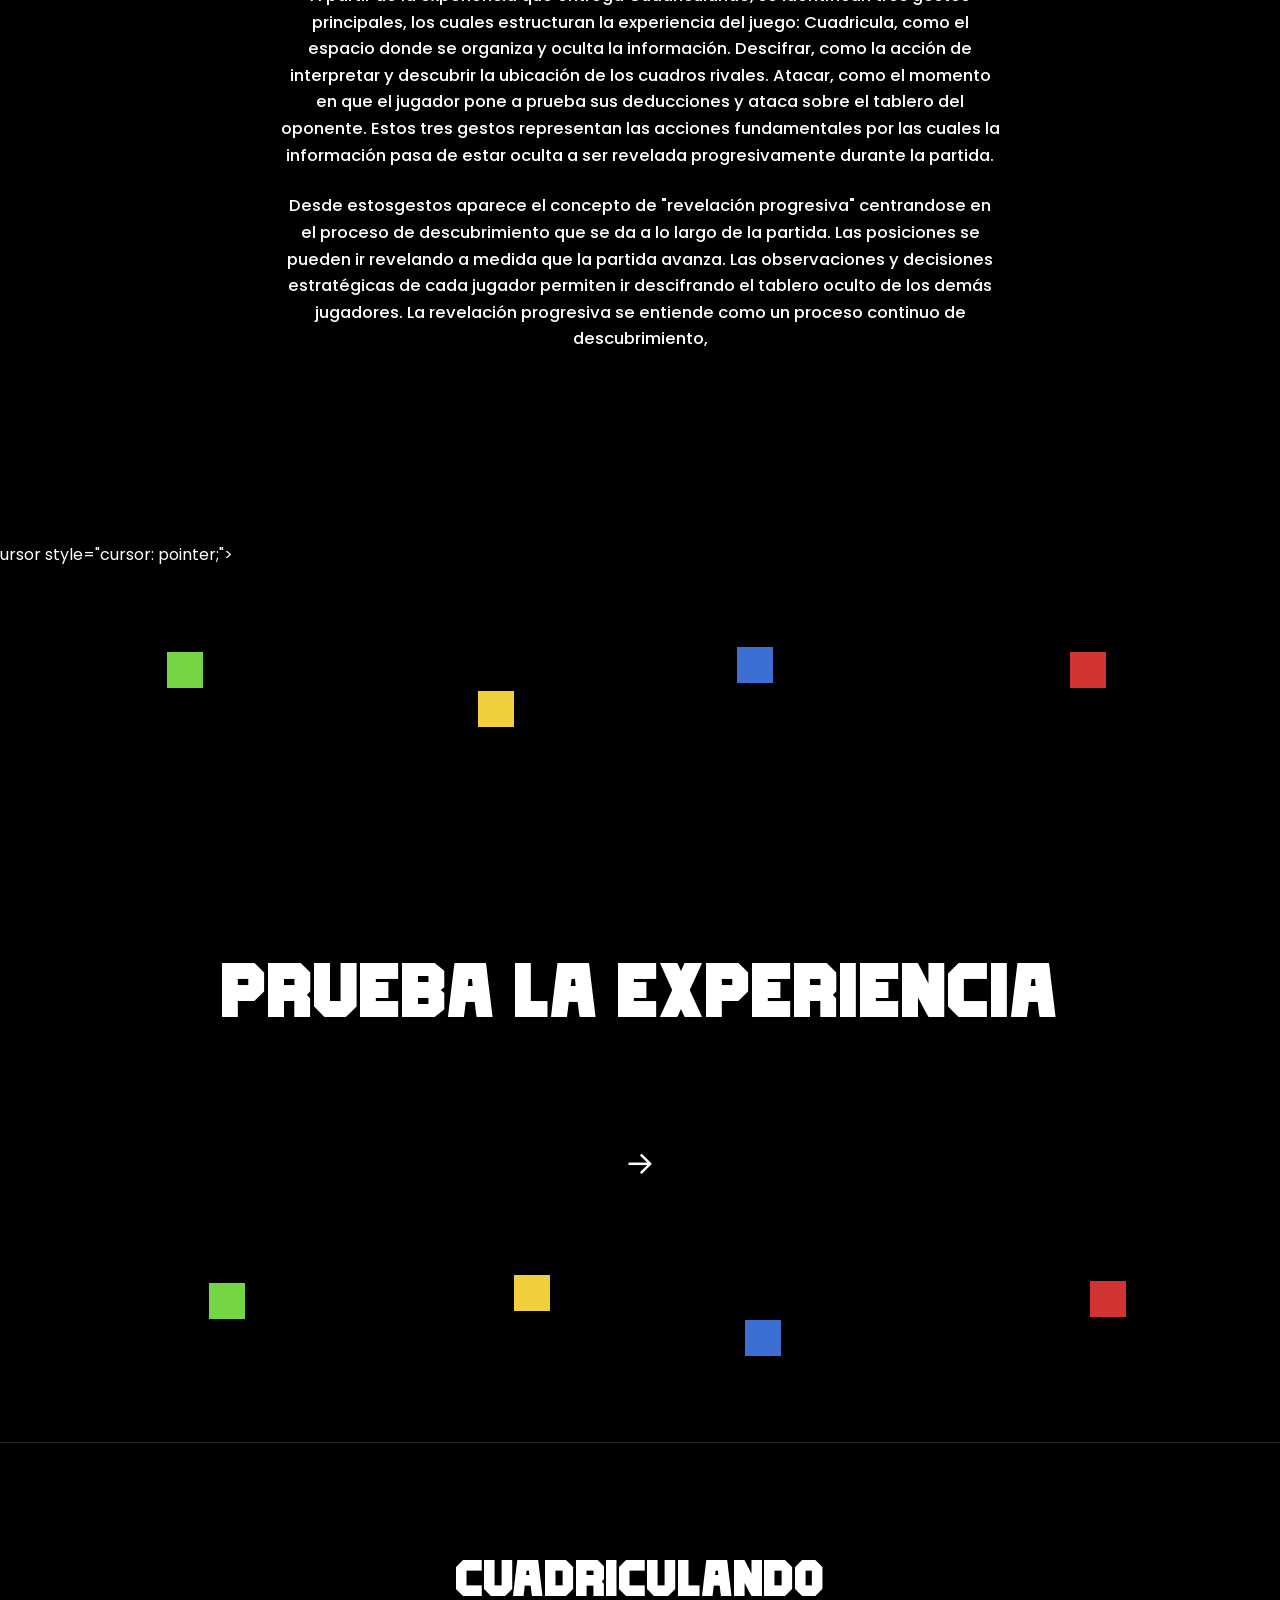
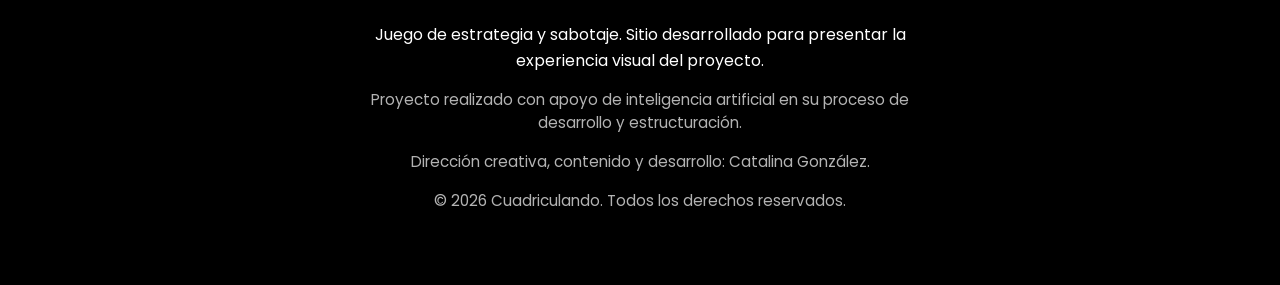
==== commit f5b17390: "15/06/26 landing con link" ====
--- a/index.html
+++ b/index.html
@@ -268,11 +268,13 @@
   </div>
 </section>
 
-    <section class="screen" id="s6">
-      <h2 class="t-title interactive-title" id="s6-title">
-        <span class="text-default">PRUEBA LA EXPERIENCIA</span>
-        <span class="text-hover">NO TE CONFIES</span>
-      </h2>
+    <section class="screen" id="s6" onclick="window.open('experimental.html', '_blank')">
+  <h2 class="t-title interactive-title" id="s6-title">
+    <span class="text-default">PRUEBA LA EXPERIENCIA</span>
+    <span class="text-hover">NO TE CONFIES</span>
+  </h2>
+  ursor style="cursor: pointer;">
+
       <div class="title-arrow" id="s6-arrow">→</div>
 
       <div id="f1" class="dot dot-verde"></div>
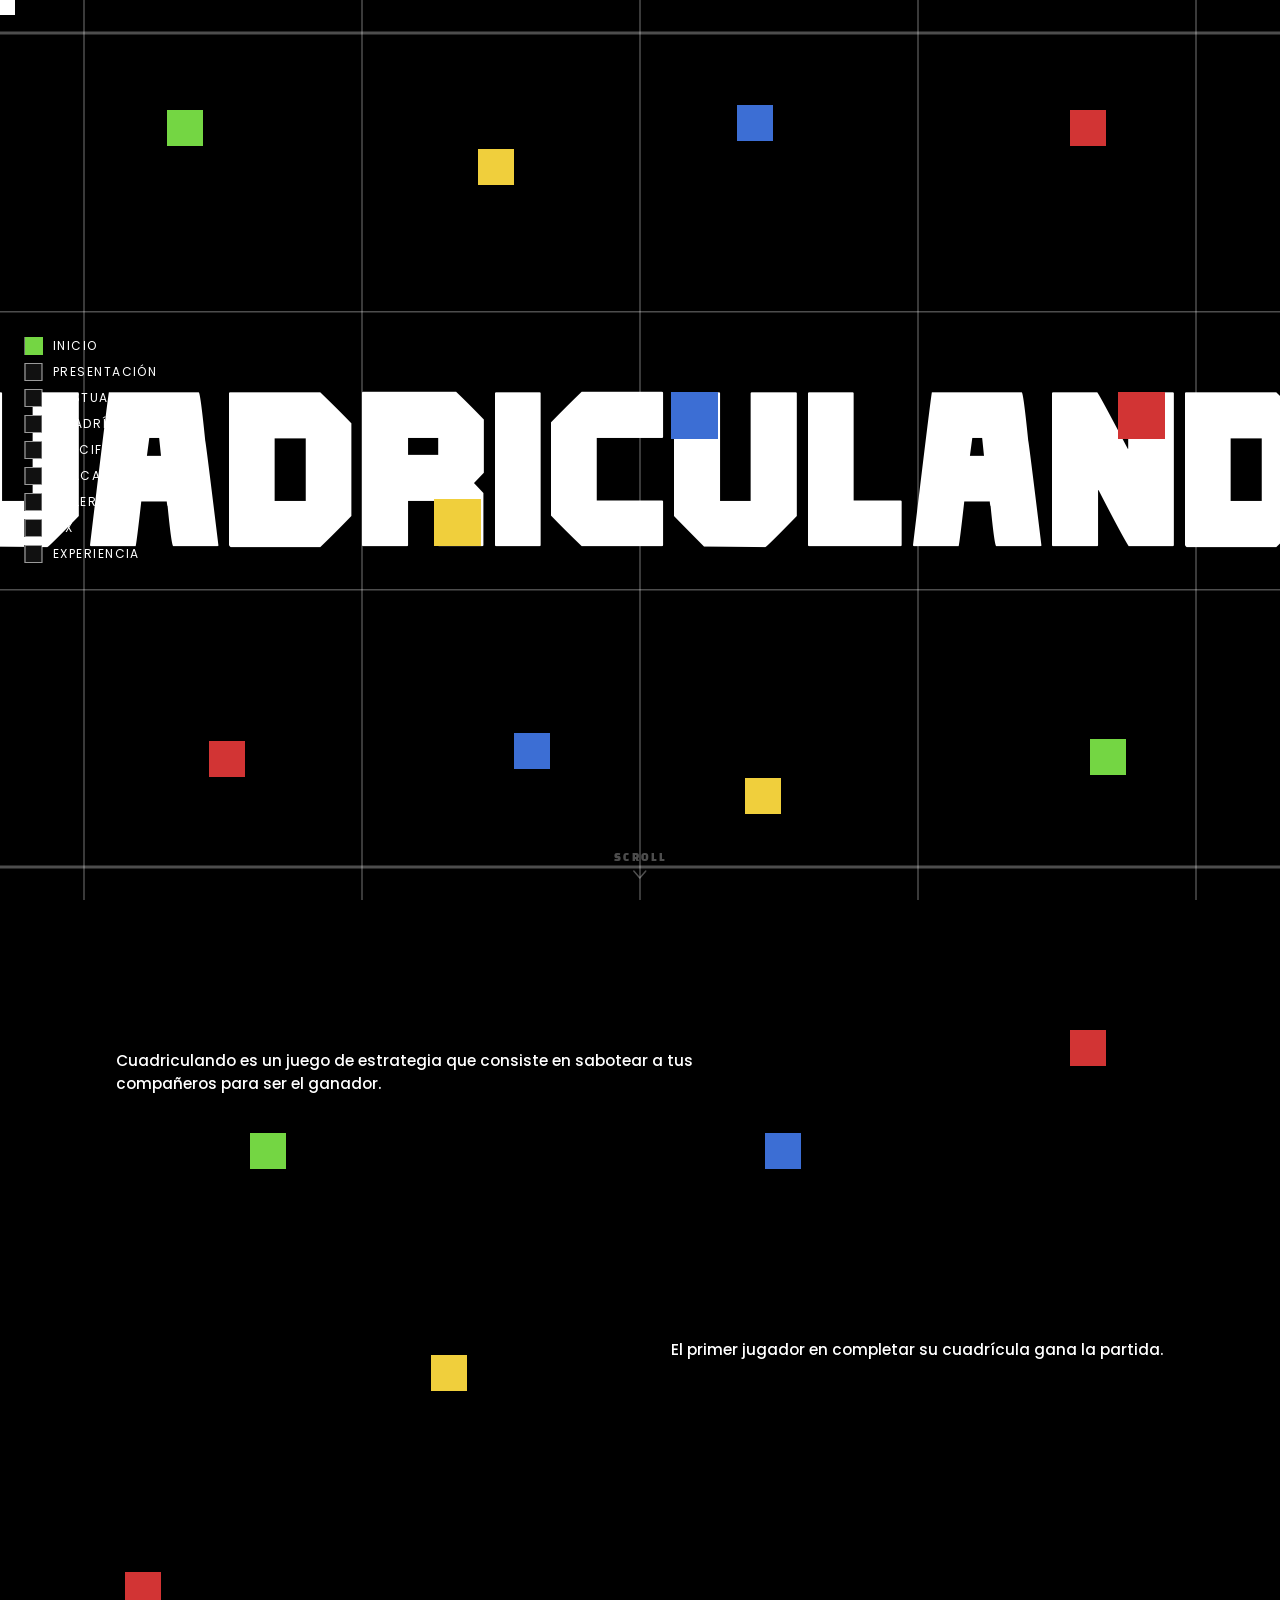
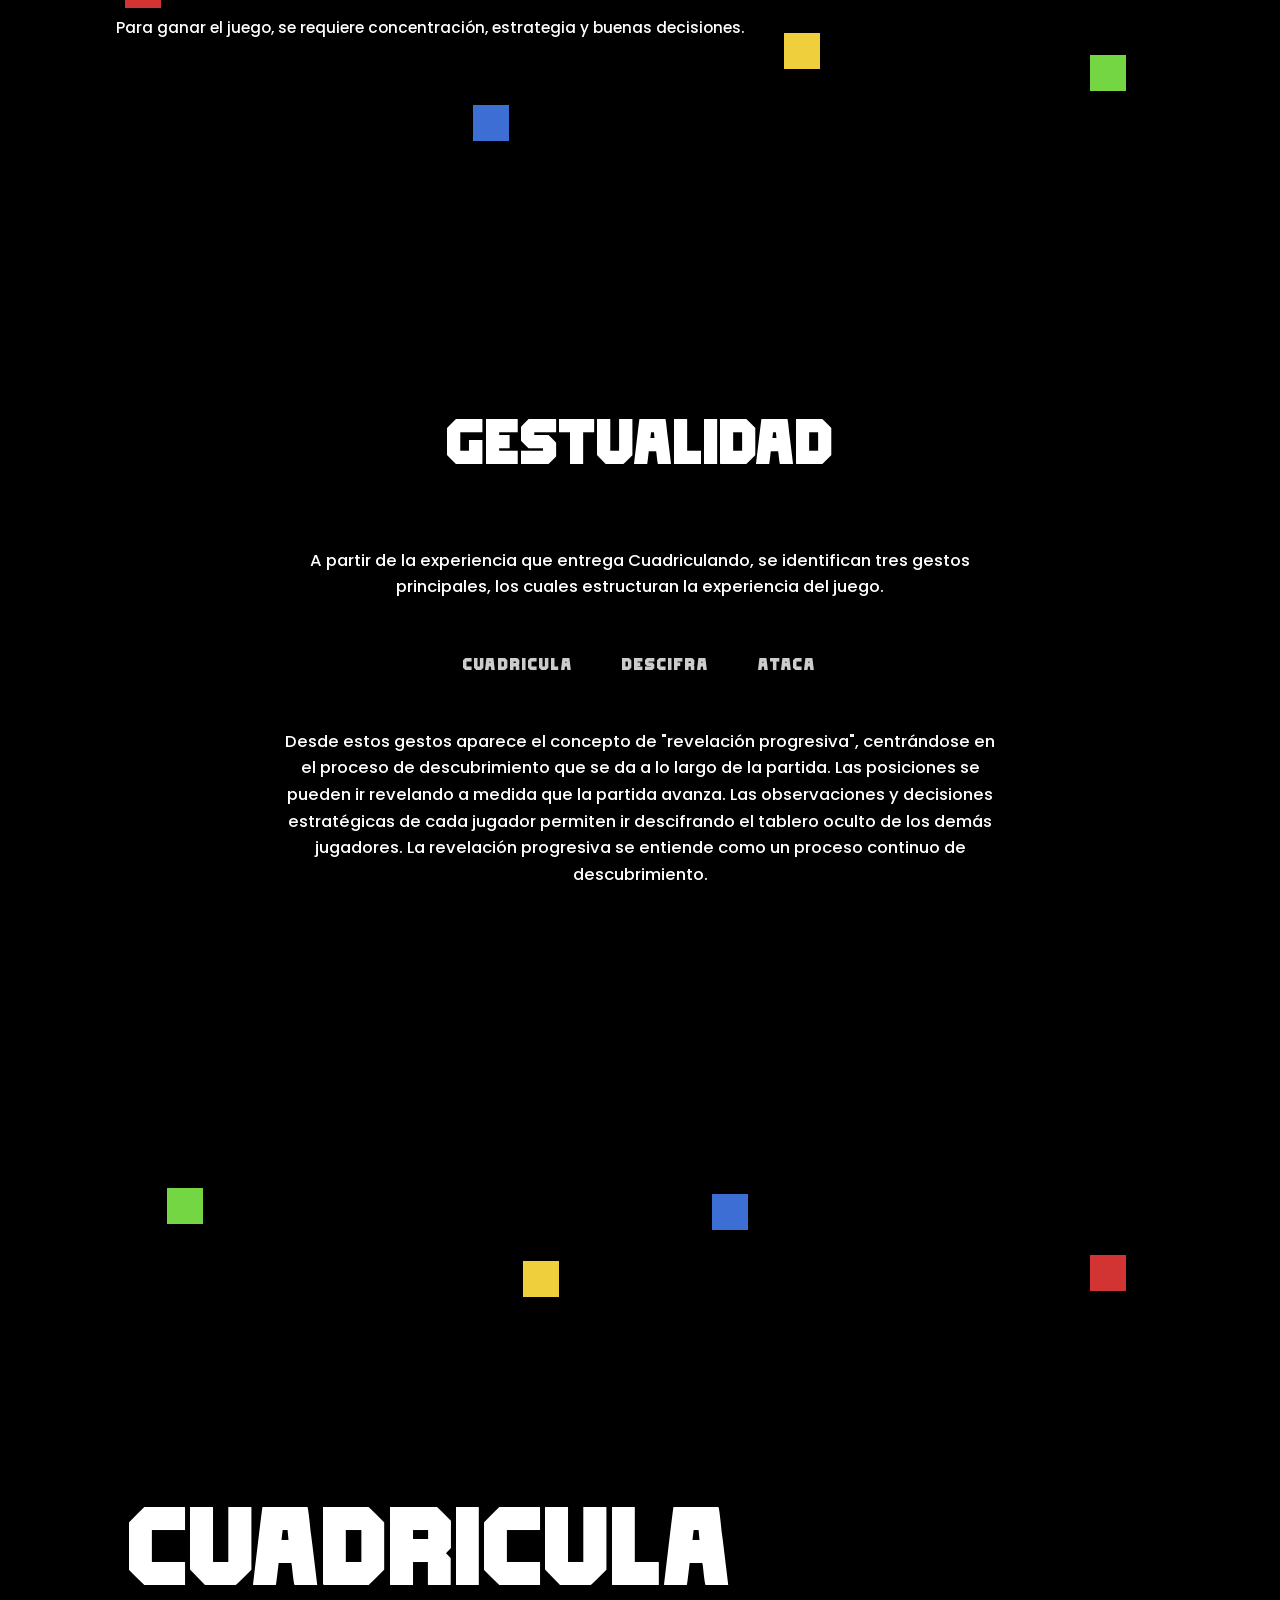
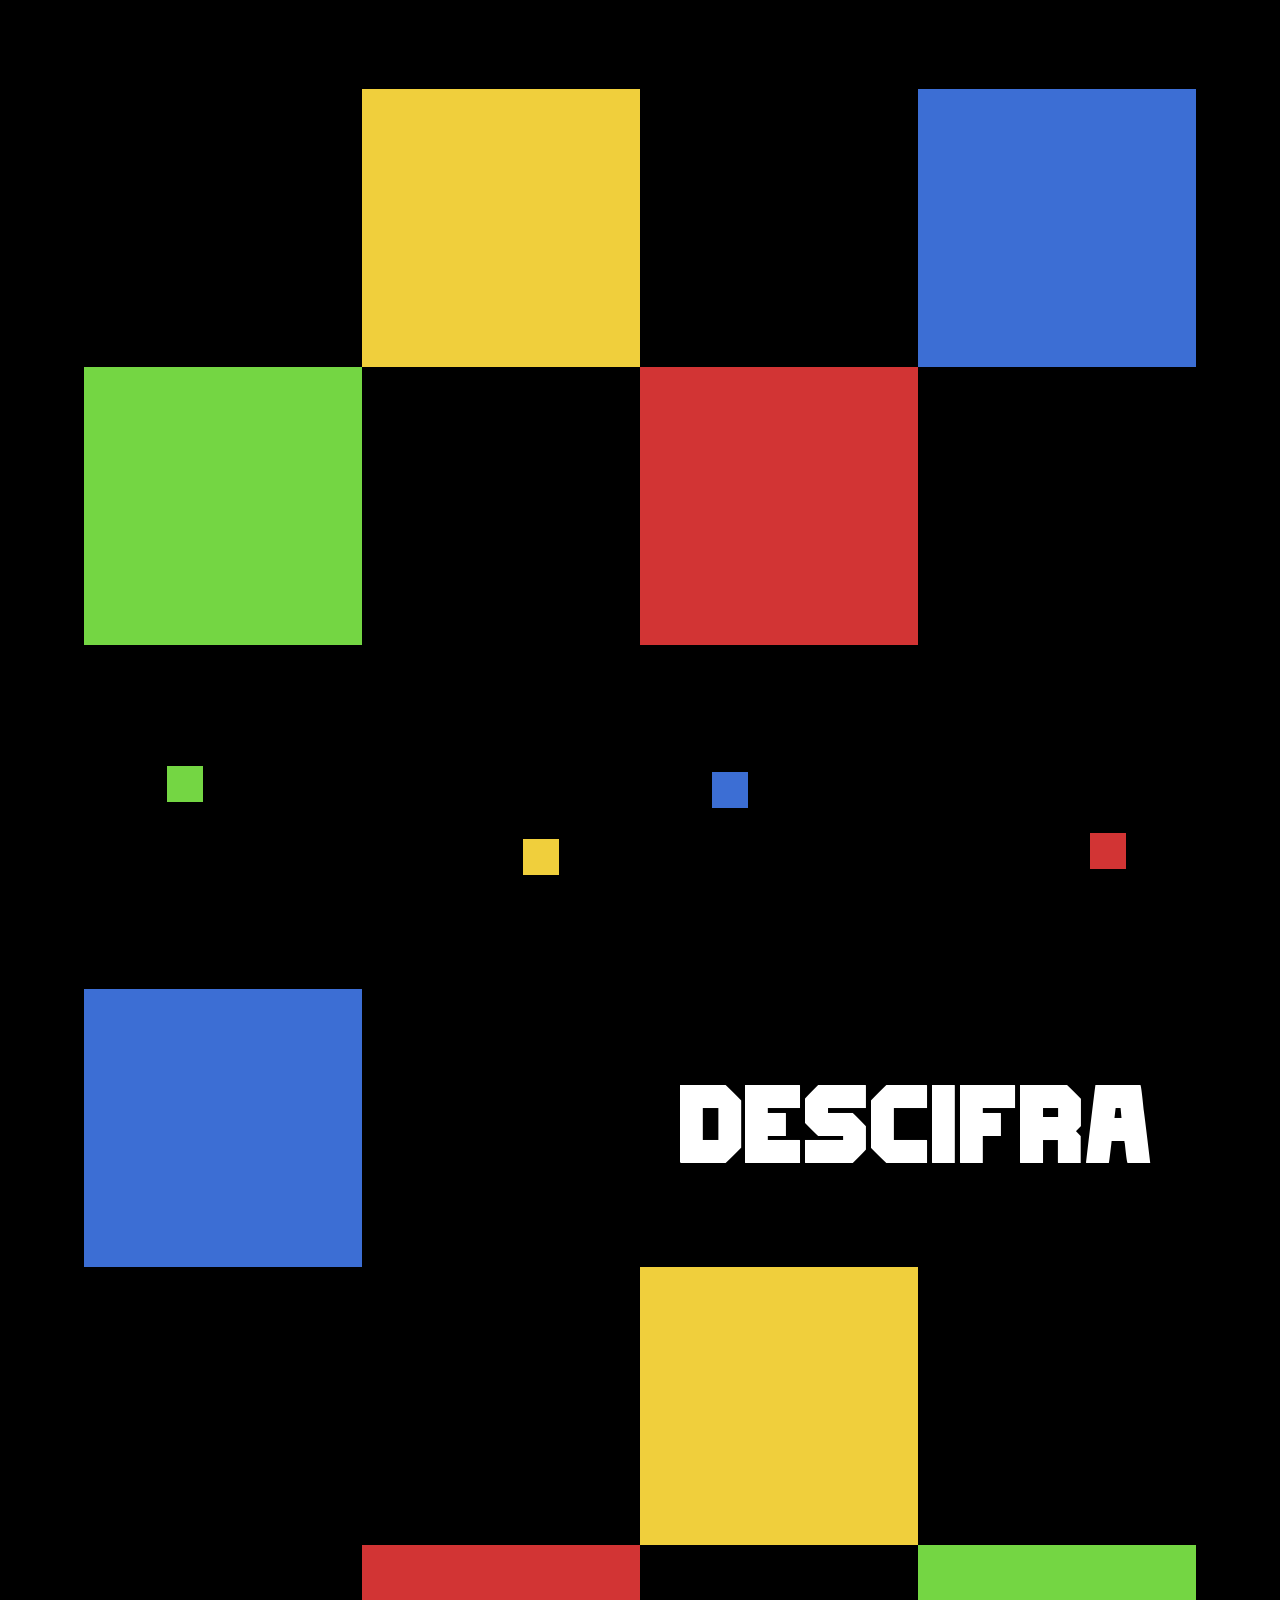
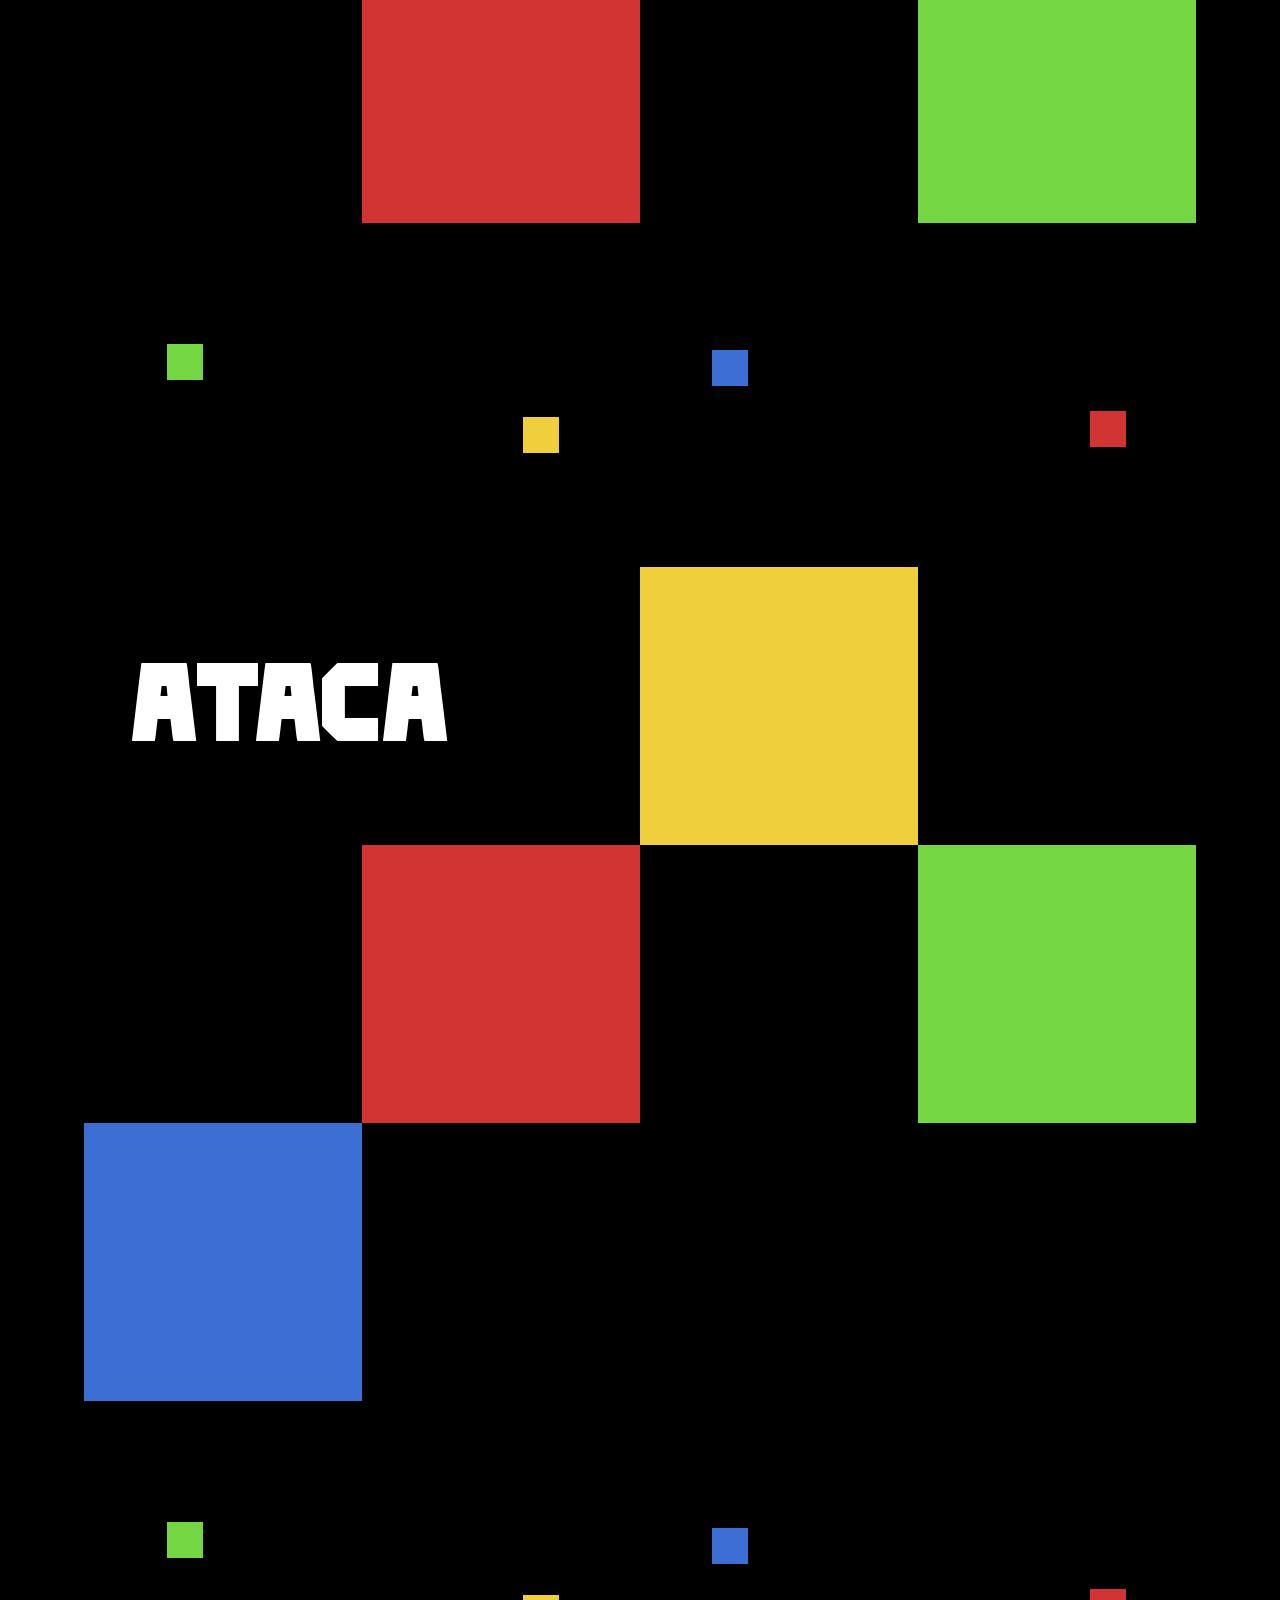
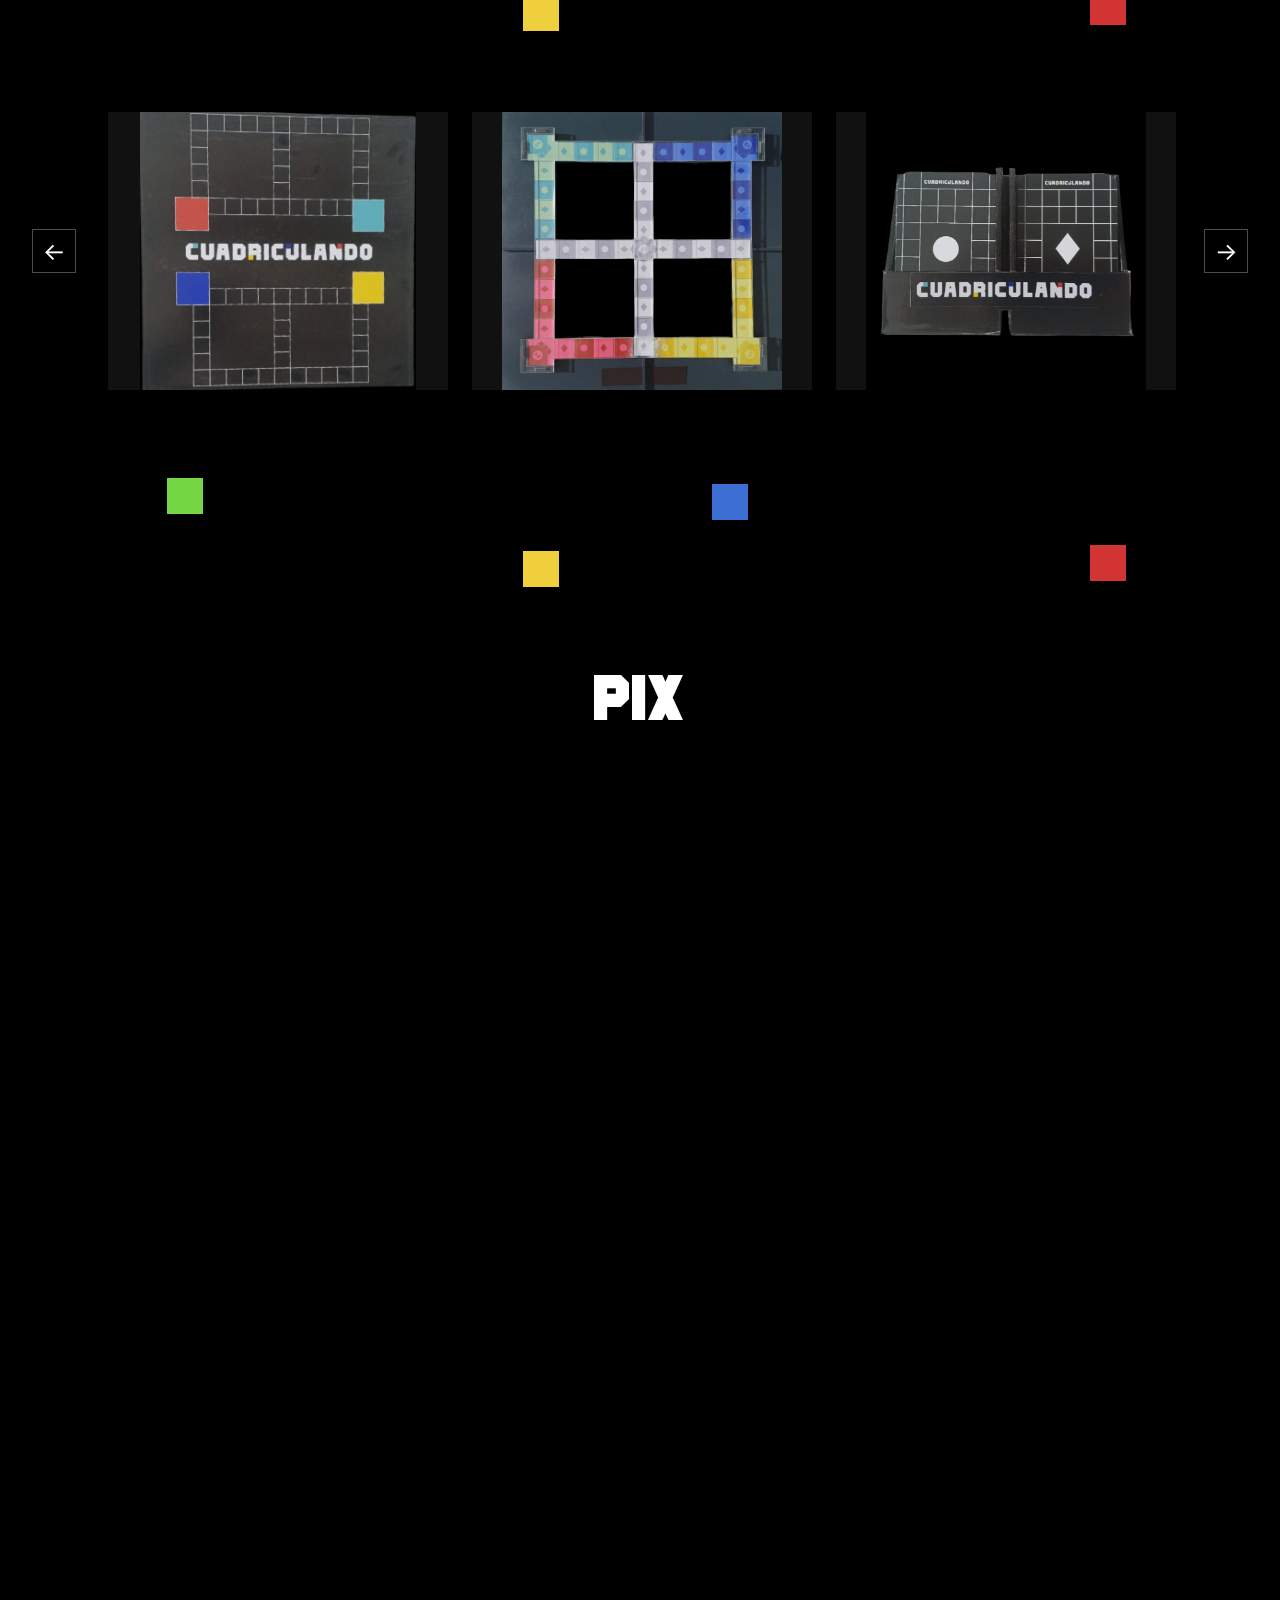
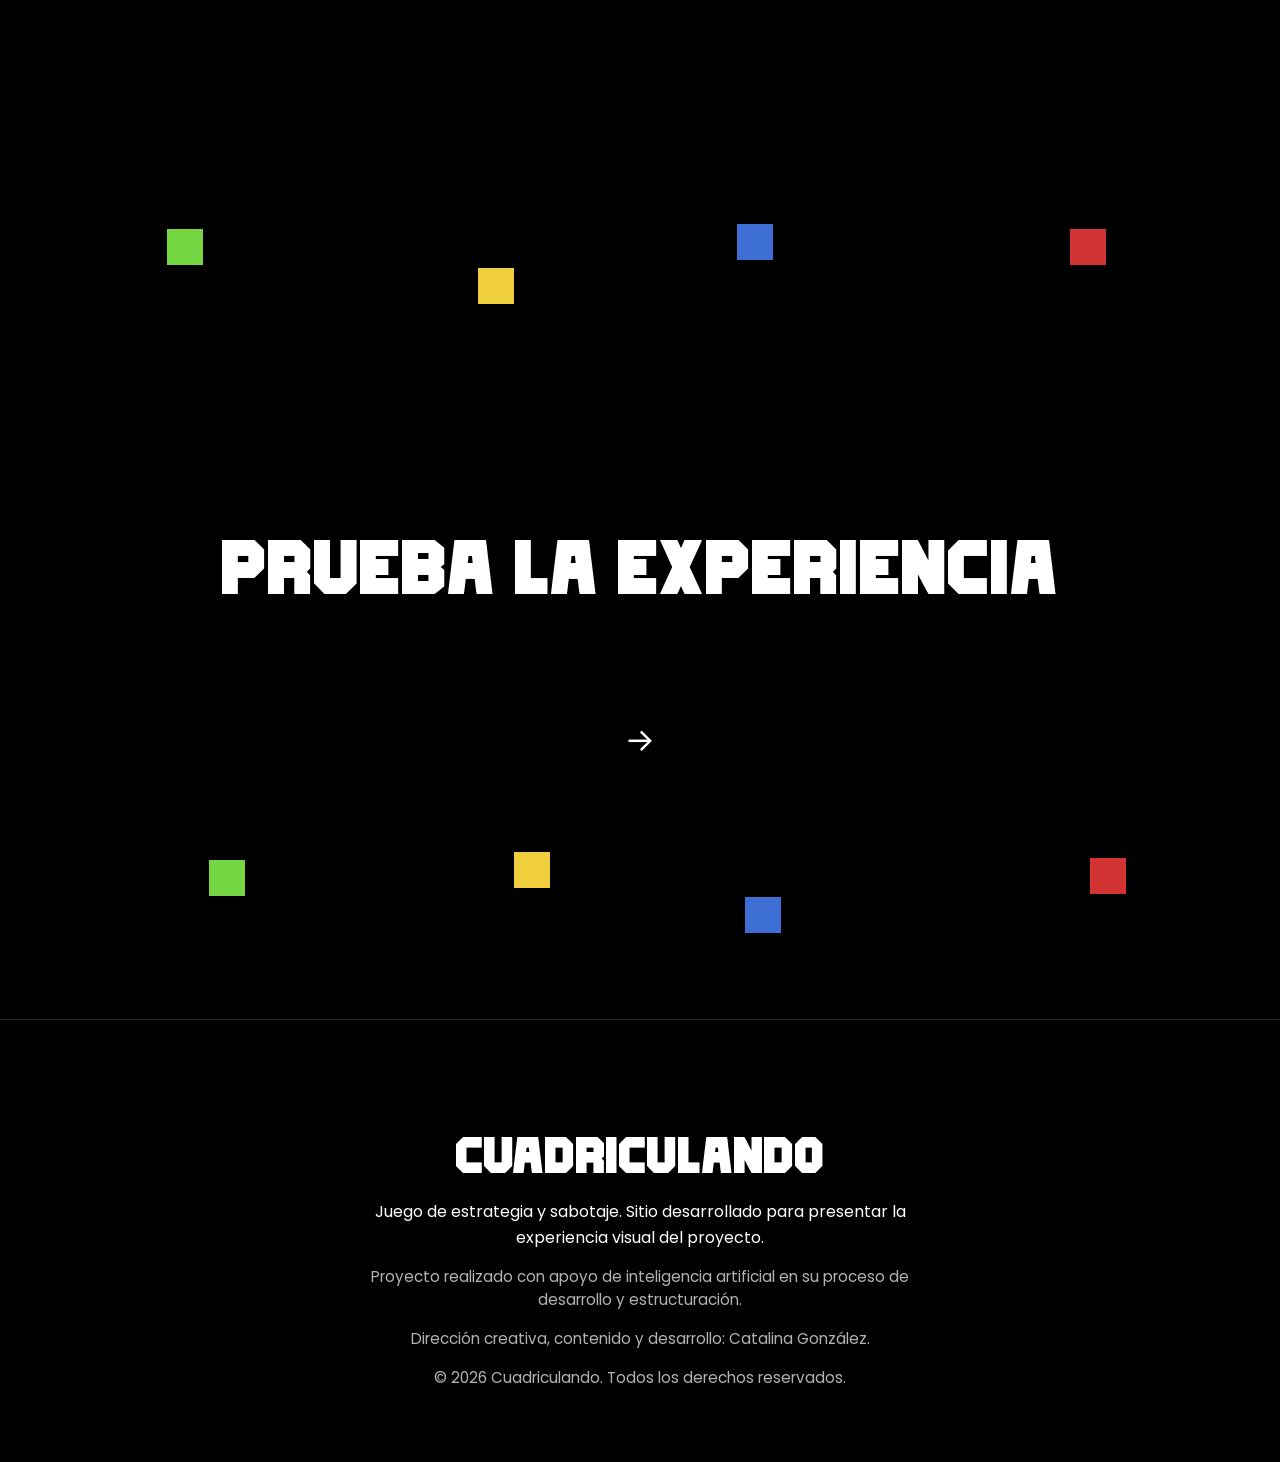
==== commit d9a095ea: "17/06 avance experimental" ====
--- a/index.html
+++ b/index.html
@@ -13,303 +13,286 @@
 <body>
 
 <nav class="side-index" aria-label="Índice de secciones">
-  <a href="#s1" class="side-index__btn c-verde" aria-label="Inicio"></a>
-  <a href="#s2" class="side-index__btn c-amarillo" aria-label="Reglas"></a>
-  <a href="#s3" class="side-index__btn c-azul" aria-label="Galería"></a>
-  <a href="#s4" class="side-index__btn c-rojo" aria-label="Experiencia"></a>
-  <a href="#s5" class="side-index__btn c-verde" aria-label="Créditos"></a>
-  <a href="#s-gallery" class="side-index__btn c-amarillo" aria-label="Galería extendida"></a>
-  <a href="#s7" class="side-index__btn c-azul" aria-label="Experiencia 2"></a>
-  <a href="#s6" class="side-index__btn c-rojo" aria-label="Créditos finales"></a>
+  <a href="#s1" class="side-index__btn c-verde" aria-label="Inicio">
+    <span class="side-index__label">Inicio</span>
+  </a>
+  <a href="#s2" class="side-index__btn c-amarillo" aria-label="Presentación">
+    <span class="side-index__label">Presentación</span>
+  </a>
+  <a href="#sG" class="side-index__btn c-azul" aria-label="Gestualidad">
+    <span class="side-index__label">Gestualidad</span>
+  </a>
+  <a href="#s3" class="side-index__btn c-azul" aria-label="CUADRÍCULA">
+    <span class="side-index__label">CUADRÍCULA</span>
+  </a>
+  <a href="#s4" class="side-index__btn c-rojo" aria-label="DESCIFRA">
+    <span class="side-index__label">DESCIFRA</span>
+  </a>
+  <a href="#s5" class="side-index__btn c-verde" aria-label="ATACA">
+    <span class="side-index__label">ATACA</span>
+  </a>
+  <a href="#s-gallery" class="side-index__btn c-amarillo" aria-label="Galería">
+    <span class="side-index__label">Galería</span>
+  </a>
+  <a href="#sP" class="side-index__btn c-azul" aria-label="PIX">
+    <span class="side-index__label">PIX</span>
+  </a>
+  <a href="#s6" class="side-index__btn c-rojo" aria-label="Colofón">
+    <span class="side-index__label">Experiencia</span>
+  </a>
 </nav>
 
   <div id="grid-overlay" aria-hidden="true"></div>
   <div id="cursor-sq" aria-hidden="true"></div>
 
-  <main>
-    <section class="screen" id="s1">
-      <div class="dot dot-verde" id="h1"></div>
-      <div class="dot dot-amarillo" id="h2"></div>
-      <div class="dot dot-azul" id="h3"></div>
-      <div class="dot dot-rojo" id="h4"></div>
-      <div class="dot dot-rojo" id="h5"></div>
-      <div class="dot dot-azul" id="h6"></div>
-      <div class="dot dot-amarillo" id="h7"></div>
-      <div class="dot dot-verde" id="h8"></div>
-
-      <h1 class="t-title hero-title" id="hero-title">
-        <span class="hero-letter hover-verde" id="lc">C</span>
-        <span class="hero-letter hover-amarillo">U</span>
-        <span class="hero-letter hover-azul">A</span>
-        <span class="hero-letter hover-rojo">D</span>
-        <span class="hero-letter hover-amarillo" id="lr">R</span>
-        <span class="hero-letter hover-verde" id="li">I</span>
-        <span class="hero-letter hover-rojo" id="lcu">C</span>
-        <span class="hero-letter hover-azul">U</span>
-        <span class="hero-letter hover-verde">L</span>
-        <span class="hero-letter hover-amarillo">A</span>
-        <span class="hero-letter hover-rojo" id="ln">N</span>
-        <span class="hero-letter hover-azul">D</span>
-        <span class="hero-letter hover-verde">O</span>
-      </h1>
-
-      <div id="sq1" class="hero-sq sq-verde"></div>
-      <div id="sq2" class="hero-sq sq-amarillo"></div>
-      <div id="sq3" class="hero-sq sq-azul"></div>
-      <div id="sq4" class="hero-sq sq-rojo"></div>
-
-
-      <div class="scroll-hint">
-        <span>scroll</span>
-        <svg width="14" height="10" viewBox="0 0 14 10" fill="none" aria-hidden="true">
-          <path d="M1 1L7 8L13 1" stroke="white" stroke-width="1.5" stroke-linecap="round" stroke-linejoin="round"></path>
-        </svg>
-      </div>
-    </section>
-    
-  <div class="colophon-inner">
-    <p class="colophon-kicker">CUADRICULA, DESCIFRA Y ATACA</p>
-    </div>
-
-
-    <div class="sep-row">
-      <span class="sep-dot dot-verde"></span>
-      <span class="sep-dot dot-amarillo"></span>
-      <span class="sep-dot dot-azul"></span>
-      <span class="sep-dot dot-rojo"></span>
-    </div>
-
-    <section class="screen" id="s2">
-      <p class="t-body bg-black" id="desc1">
-        Cuadriculando es un juego de estrategia que consiste en sabotear a tus compañeros para ser el ganador.
+ <main>
+  <section class="screen" id="s1">
+    <div class="dot dot-verde" id="h1"></div>
+    <div class="dot dot-amarillo" id="h2"></div>
+    <div class="dot dot-azul" id="h3"></div>
+    <div class="dot dot-rojo" id="h4"></div>
+    <div class="dot dot-rojo" id="h5"></div>
+    <div class="dot dot-azul" id="h6"></div>
+    <div class="dot dot-amarillo" id="h7"></div>
+    <div class="dot dot-verde" id="h8"></div>
+
+    <h1 class="t-title hero-title" id="hero-title">
+      <span class="hero-letter hover-verde" id="lc">C</span>
+      <span class="hero-letter hover-amarillo">U</span>
+      <span class="hero-letter hover-azul">A</span>
+      <span class="hero-letter hover-rojo">D</span>
+      <span class="hero-letter hover-amarillo" id="lr">R</span>
+      <span class="hero-letter hover-verde" id="li">I</span>
+      <span class="hero-letter hover-rojo" id="lcu">C</span>
+      <span class="hero-letter hover-azul">U</span>
+      <span class="hero-letter hover-verde">L</span>
+      <span class="hero-letter hover-amarillo">A</span>
+      <span class="hero-letter hover-rojo" id="ln">N</span>
+      <span class="hero-letter hover-azul">D</span>
+      <span class="hero-letter hover-verde">O</span>
+    </h1>
+
+    <div id="sq1" class="hero-sq sq-verde"></div>
+    <div id="sq2" class="hero-sq sq-amarillo"></div>
+    <div id="sq3" class="hero-sq sq-azul"></div>
+    <div id="sq4" class="hero-sq sq-rojo"></div>
+
+    <div class="scroll-hint">
+      <span>scroll</span>
+      <svg width="14" height="10" viewBox="0 0 14 10" fill="none" aria-hidden="true">
+        <path d="M1 1L7 8L13 1" stroke="white" stroke-width="1.5" stroke-linecap="round" stroke-linejoin="round"></path>
+      </svg>
+    </div>
+  </section>
+
+  <section class="screen" id="s2">
+    <p class="t-body bg-black" id="desc1">
+      Cuadriculando es un juego de estrategia que consiste en sabotear a tus compañeros para ser el ganador.
+    </p>
+    <p class="t-body" id="desc2">
+      El primer jugador en completar su cuadrícula gana la partida.
+    </p>
+    <p class="t-body bg-black" id="desc3">
+      Para ganar el juego, se requiere concentración, estrategia y buenas decisiones.
+    </p>
+
+    <div class="dot dot-rojo" id="d1"></div>
+    <div class="dot dot-verde" id="d2"></div>
+    <div class="dot dot-azul" id="d3"></div>
+    <div class="dot dot-amarillo" id="d4"></div>
+    <div class="dot dot-rojo" id="d5"></div>
+    <div class="dot dot-amarillo" id="d6"></div>
+    <div class="dot dot-verde" id="d7"></div>
+    <div class="dot dot-azul" id="d8"></div>
+  </section>
+
+  <section class="screen section-blocks" id="sG">
+    <h2 class="t-title center-title" id="sG-title">Gestualidad</h2>
+
+    <p class="t-body center-text" id="sG-text">
+      A partir de la experiencia que entrega Cuadriculando, se identifican
+      tres gestos principales, los cuales estructuran la experiencia del juego.
+    </p>
+
+    <div class="botones-container">
+      <a href="#s3" class="enlace-accion">Cuadricula</a>
+      <a href="#s4" class="enlace-accion">Descifra</a>
+      <a href="#s5" class="enlace-accion">Ataca</a>
+    </div>
+
+    <p class="t-body center-text" id="sG-text-2">
+      Desde estos gestos aparece el concepto de "revelación progresiva",
+      centrándose en el proceso de descubrimiento que se da a lo largo de la partida.
+      Las posiciones se pueden ir revelando a medida que la partida avanza.
+      Las observaciones y decisiones estratégicas de cada jugador permiten ir descifrando el tablero oculto de los
+      demás jugadores. La revelación progresiva se entiende como un proceso continuo de descubrimiento.
+    </p>
+  </section>
+
+  <div class="sep-row">
+    <span class="sep-dot dot-verde"></span>
+    <span class="sep-dot dot-amarillo"></span>
+    <span class="sep-dot dot-azul"></span>
+    <span class="sep-dot dot-rojo"></span>
+  </div>
+
+  <section class="screen section-blocks" id="s3">
+    <h2 class="t-title section-title" id="cuad-title">CUADRICULA</h2>
+
+    <div class="cuad-block" data-col="3" data-row="1" data-color="azul"></div>
+    <div class="cuad-block" data-col="0" data-row="2" data-color="verde"></div>
+    <div class="cuad-block" data-col="1" data-row="1" data-color="amarillo"></div>
+    <div class="cuad-block" data-col="2" data-row="2" data-color="rojo"></div>
+
+    <p class="t-body cuad-text" data-col="3" data-row="1">
+      Los cuadros deben mantenerse en secreto para los demás jugadores.
+    </p>
+    <p class="t-body cuad-text" data-col="0" data-row="2">
+      En tu turno, puedes cuadrar las veces que quieras siempre que tengas los puntos.
+    </p>
+    <p class="t-body cuad-text" data-col="1" data-row="1">
+      A medida que avanzas, puedes colocar cuadros en la cuadrícula ubicada debajo del tablero.
+    </p>
+    <p class="t-body cuad-text" data-col="2" data-row="2">
+      Cada vez que cuadricules, muestra tus cartas de puntajes a los jugadores para confirmar que estás pagando lo que corresponde.
+    </p>
+  </section>
+
+  <div class="sep-row">
+    <span class="sep-dot dot-verde"></span>
+    <span class="sep-dot dot-amarillo"></span>
+    <span class="sep-dot dot-azul"></span>
+    <span class="sep-dot dot-rojo"></span>
+  </div>
+
+  <section class="screen section-blocks" id="s4">
+    <h2 class="t-title section-title right-title" id="descifra-title">DESCIFRA</h2>
+
+    <div class="cuad-block" data-col="0" data-row="0" data-color="azul"></div>
+    <div class="cuad-block" data-col="2" data-row="1" data-color="amarillo"></div>
+    <div class="cuad-block" data-col="1" data-row="2" data-color="rojo"></div>
+    <div class="cuad-block" data-col="3" data-row="2" data-color="verde"></div>
+
+    <p class="t-body cuad-text" data-col="0" data-row="0">
+      Nada está completamente a la vista. En cada partida puedes intentar descubrir y revelar dónde han cuadrado los demás jugadores.
+    </p>
+    <p class="t-body cuad-text" data-col="2" data-row="1">
+      A medida que avanzas, nuevas cartas de puntaje y especiales aparecen. Algunas pueden ayudarte a revelar.
+    </p>
+    <p class="t-body cuad-text" data-col="1" data-row="2">
+      Descifrar el tablero, observar las acciones de los demás jugadores y descubrir qué se esconde tras cada jugada son las claves para alcanzar la victoria.
+    </p>
+    <p class="t-body cuad-text" data-col="3" data-row="2">
+      Cada decisión puede cambiar el rumbo del juego. Lo que parece una ventaja puede transformarse en un obstáculo.
+    </p>
+  </section>
+
+  <div class="sep-row">
+    <span class="sep-dot dot-verde"></span>
+    <span class="sep-dot dot-amarillo"></span>
+    <span class="sep-dot dot-azul"></span>
+    <span class="sep-dot dot-rojo"></span>
+  </div>
+
+  <section class="screen section-blocks" id="s5">
+    <h2 class="t-title section-title" id="ataca-title">ATACA</h2>
+
+    <div class="cuad-block" data-col="2" data-row="0" data-color="amarillo"></div>
+    <div class="cuad-block" data-col="1" data-row="1" data-color="rojo"></div>
+    <div class="cuad-block" data-col="3" data-row="1" data-color="verde"></div>
+    <div class="cuad-block" data-col="0" data-row="2" data-color="azul"></div>
+
+    <p class="t-body cuad-text" data-col="2" data-row="0">
+      ¡Ataca a tus oponentes! Usa tus cartas para sabotear su estrategia y retrasar su progreso.
+    </p>
+    <p class="t-body cuad-text" data-col="1" data-row="1">
+      La ofensiva es clave. No dejes que los demás completen su cuadrícula antes que tú.
+    </p>
+    <p class="t-body cuad-text" data-col="3" data-row="1">
+      Elige bien el momento. Un ataque bien ejecutado puede cambiar el rumbo de la partida.
+    </p>
+    <p class="t-body cuad-text" data-col="0" data-row="2">
+      Mantén la presión. Sabotear a tus compañeros es parte esencial del juego para ganar.
+    </p>
+  </section>
+
+  <div class="sep-row">
+    <span class="sep-dot dot-verde"></span>
+    <span class="sep-dot dot-amarillo"></span>
+    <span class="sep-dot dot-azul"></span>
+    <span class="sep-dot dot-rojo"></span>
+  </div>
+
+  <!-- TÍTULO GALERÍA EN FILA SUPERIOR, ALINEADO A LA DERECHA -->
+  <section class="screen section-blocks" id="s-gallery" aria-labelledby="gallery-heading">
+  
+
+    <!-- CARRUSEL OCUPA FILAS 2 Y 3 (CENTRO) -->
+    <div class="carousel-wrap" data-col="1" data-row="1">
+      <button class="gallery-arrow" id="gallery-prev" type="button" aria-label="Foto anterior">&larr;</button>
+      <div class="gallery-track" id="gallery-track" role="region" aria-label="Galería de fotos"></div>
+      <button class="gallery-arrow" id="gallery-next" type="button" aria-label="Foto siguiente">&rarr;</button>
+    </div>
+  </section>
+
+  <div class="sep-row">
+    <span class="sep-dot dot-verde"></span>
+    <span class="sep-dot dot-amarillo"></span>
+    <span class="sep-dot dot-azul"></span>
+    <span class="sep-dot dot-rojo"></span>
+  </div>
+
+  <h2 class="t-title center-title" id="sP-title">PIX</h2>
+  <section class="screen pix-section" id="sP">
+    <div class="pix-wrap">
+      <iframe
+        src= "https://eadpucv.github.io/pix/#!/import/[base64]" width="100%" height="820" frameborder="0"></iframw
+        width="100%"
+        height="400"
+        frameborder="0">
+      </iframe>
+    </div>
+  </section>
+
+  <section class="screen" id="s6" onclick="window.open('experimental.html', '_blank')">
+    <h2 class="t-title interactive-title" id="s6-title">
+      <span class="text-default">PRUEBA LA EXPERIENCIA</span>
+      <span class="text-hover">NO TE CONFIES</span>
+    </h2>
+
+    <div class="title-arrow" id="s6-arrow">→</div>
+
+    <div id="f1" class="dot dot-verde"></div>
+    <div id="f2" class="dot dot-amarillo"></div>
+    <div id="f3" class="dot dot-azul"></div>
+    <div id="f4" class="dot dot-rojo"></div>
+    <div id="f5" class="dot dot-verde"></div>
+    <div id="f6" class="dot dot-amarillo"></div>
+    <div id="f7" class="dot dot-azul"></div>
+    <div id="f8" class="dot dot-rojo"></div>
+  </section>
+</main>
+
+  <footer class="site-colophon" id="colofon">
+    <div class="colophon-inner">
+      <p class="colophon-kicker"></p>
+      <h2 class="colophon-title">Cuadriculando</h2>
+      <p class="colophon-text">
+        Juego de estrategia y sabotaje. Sitio desarrollado para presentar la experiencia visual del proyecto.
       </p>
-      <p class="t-body" id="desc2">
-        El primer jugador en completar su cuadrícula gana la partida.
+
+      <p class="colophon-meta">
+        Proyecto realizado con apoyo de inteligencia artificial en su proceso de desarrollo y estructuración.
       </p>
-      <p class="t-body bg-black" id="desc3">
-        Para ganar el juego, se requiere concentración, estrategia y buenas decisiones.
+
+      <p class="colophon-meta">
+        Dirección creativa, contenido y desarrollo: Catalina González.
       </p>
-
-      <div class="dot dot-rojo" id="d1"></div>
-      <div class="dot dot-verde" id="d2"></div>
-      <div class="dot dot-azul" id="d3"></div>
-      <div class="dot dot-amarillo" id="d4"></div>
-      <div class="dot dot-rojo" id="d5"></div>
-      <div class="dot dot-amarillo" id="d6"></div>
-      <div class="dot dot-verde" id="d7"></div>
-      <div class="dot dot-azul" id="d8"></div>
-    </section>
-
-    <div class="sep-row">
-      <span class="sep-dot dot-verde"></span>
-      <span class="sep-dot dot-amarillo"></span>
-      <span class="sep-dot dot-azul"></span>
-      <span class="sep-dot dot-rojo"></span>
-    </div>
-
-    <section class="screen section-blocks" id="s3">
-      <h2 class="t-title section-title" id="cuad-title">CUADRÍCULA</h2>
-
-      <div class="cuad-block" data-col="3" data-row="1" data-color="azul"></div>
-      <div class="cuad-block" data-col="0" data-row="2" data-color="verde"></div>
-      <div class="cuad-block" data-col="1" data-row="1" data-color="amarillo"></div>
-      <div class="cuad-block" data-col="2" data-row="2" data-color="rojo"></div>
-
-      <p class="t-body cuad-text" data-col="3" data-row="1">
-        Los cuadros deben mantenerse en secreto para los demás jugadores.
+      <p class="colophon-meta">
+        © 2026 Cuadriculando. Todos los derechos reservados.
       </p>
-      <p class="t-body cuad-text" data-col="0" data-row="2">
-        En tu turno, puedes cuadrar las veces que quieras siempre que tengas los puntos.
-      </p>
-      <p class="t-body cuad-text" data-col="1" data-row="1">
-        A medida que avanzas, puedes colocar cuadros en la cuadrícula ubicada debajo del tablero.
-      </p>
-      <p class="t-body cuad-text" data-col="2" data-row="2">
-        Cada vez que cuadricules, muestra tus cartas de puntajes a los jugadores para confirmar que estás pagando lo que corresponde.
-      </p>
-    </section>
-
-    <div class="sep-row">
-      <span class="sep-dot dot-verde"></span>
-      <span class="sep-dot dot-amarillo"></span>
-      <span class="sep-dot dot-azul"></span>
-      <span class="sep-dot dot-rojo"></span>
-    </div>
-
-    <section class="screen section-blocks" id="s4">
-      <h2 class="t-title section-title" id="descifra-title">DESCIFRA</h2>
-
-      <div class="cuad-block" data-col="0" data-row="0" data-color="azul"></div>
-      <div class="cuad-block" data-col="2" data-row="1" data-color="amarillo"></div>
-      <div class="cuad-block" data-col="1" data-row="2" data-color="rojo"></div>
-      <div class="cuad-block" data-col="3" data-row="2" data-color="verde"></div>
-
-      <p class="t-body cuad-text" data-col="0" data-row="0">
-        Nada está completamente a la vista. En cada partida puedes intentar descubrir y revelar dónde han cuadrado los demás jugadores.
-      </p>
-      <p class="t-body cuad-text" data-col="2" data-row="1">
-        A medida que avanzas, nuevas cartas de puntaje y especiales aparecen. Algunas pueden ayudarte a revelar.
-      </p>
-      <p class="t-body cuad-text" data-col="1" data-row="2">
-        Descifrar el tablero, observar las acciones de los demás jugadores y descubrir qué se esconde tras cada jugada son las claves para alcanzar la victoria.
-      </p>
-      <p class="t-body cuad-text" data-col="3" data-row="2">
-        Cada decisión puede cambiar el rumbo del juego. Lo que parece una ventaja puede transformarse en un obstáculo.
-      </p>
-    </section>
-
-    <div class="sep-row">
-      <span class="sep-dot dot-verde"></span>
-      <span class="sep-dot dot-amarillo"></span>
-      <span class="sep-dot dot-azul"></span>
-      <span class="sep-dot dot-rojo"></span>
-    </div>
-
-    <section class="screen section-blocks" id="s5">
-      <h2 class="t-title section-title" id="ataca-title">ATACA</h2>
-
-      <div class="cuad-block" data-col="2" data-row="0" data-color="amarillo"></div>
-      <div class="cuad-block" data-col="1" data-row="1" data-color="rojo"></div>
-      <div class="cuad-block" data-col="3" data-row="1" data-color="verde"></div>
-      <div class="cuad-block" data-col="0" data-row="2" data-color="azul"></div>
-
-      <p class="t-body cuad-text" data-col="2" data-row="0">
-        ¡Ataca a tus oponentes! Usa tus cartas para sabotear su estrategia y retrasar su progreso.
-      </p>
-      <p class="t-body cuad-text" data-col="1" data-row="1">
-        La ofensiva es clave. No dejes que los demás completen su cuadrícula antes que tú.
-      </p>
-      <p class="t-body cuad-text" data-col="3" data-row="1">
-        Elige bien el momento. Un ataque bien ejecutado puede cambiar el rumbo de la partida.
-      </p>
-      <p class="t-body cuad-text" data-col="0" data-row="2">
-        Mantén la presión. Sabotear a tus compañeros es parte esencial del juego para ganar.
-      </p>
-    </section>
-
-    <div class="sep-row">
-      <span class="sep-dot dot-verde"></span>
-      <span class="sep-dot dot-amarillo"></span>
-      <span class="sep-dot dot-azul"></span>
-      <span class="sep-dot dot-rojo"></span>
-    </div>
-
-    <section class="screen" id="s-gallery" aria-labelledby="gallery-heading">
-      <h2 id="gallery-heading" class="sr-only">Galería de fotos</h2>
-
-      <div class="gallery-band gallery-band-top">
-        <span class="gallery-band-dot dot-verde"></span>
-        <span class="gallery-band-dot dot-amarillo"></span>
-      </div>
-
-      <div class="carousel-wrap">
-        <button class="gallery-arrow" id="gallery-prev" type="button" aria-label="Foto anterior">←</button>
-        <div class="gallery-track" id="gallery-track" role="region" aria-label="Galería de fotos"></div>
-        <button class="gallery-arrow" id="gallery-next" type="button" aria-label="Foto siguiente">→</button>
-      </div>
-
-      <div class="gallery-band gallery-band-bottom">
-        <span class="gallery-band-dot dot-azul"></span>
-        <span class="gallery-band-dot dot-rojo"></span>
-      </div>
-    </section>
-
-  
-    <div class="sep-row">
-  <span class="sep-dot dot-verde"></span>
-  <span class="sep-dot dot-amarillo"></span>
-  <span class="sep-dot dot-azul"></span>
-  <span class="sep-dot dot-rojo"></span>
-</div>
-
-<section class="screen pix-section" id="s-pix">
-  <div class="pix-wrap">
-
-    <iframe
-      src="https://eadpucv.github.io/pix/#!/import/[base64]"
-      width="100%"
-      height="600"
-      frameborder="0">
-    </iframe>
-  </div>
-</section>
-
-<div class="sep-row">
-  <span class="sep-dot dot-verde"></span>
-  <span class="sep-dot dot-amarillo"></span>
-  <span class="sep-dot dot-azul"></span>
-  <span class="sep-dot dot-rojo"></span>
-</div>
-
-<section class="screen screen-centered" id="s7">
-  <div class="center-copy">
-
-        <h2 class="t-title center-title" id="s7-title">Gestualidad e Interpretacion</h2>
-     <p class="t-body center-text" id="s7-text">
-      A partir de la experiencia que entrega Cuadriculando, se identifican 
-tres gestos principales, los cuales estructuran la experiencia del juego: 
-Cuadricula, como el espacio donde se organiza y oculta la información. 
-Descifrar, como la acción de interpretar y descubrir la ubicación 
-de los cuadros rivales. Atacar, como el momento en que el jugador pone a prueba 
-sus deducciones y ataca sobre el tablero del oponente. Estos tres gestos representan 
-las acciones fundamentales por las cuales la información pasa de estar oculta 
-a ser revelada progresivamente durante la partida.
-    </p>
-
-    <p class="t-body center-text" id="s7-text">
-       Desde estosgestos aparece el concepto de "revelación progresiva" 
-       centrandose en el proceso de descubrimiento que se da a lo largo de la partida.
-       Las posiciones se pueden ir revelando a medida que la partida avanza. Las observaciones
-       y decisiones estratégicas de cada jugador permiten ir descifrando el tablero oculto de los 
-       demás jugadores. La revelación progresiva se entiende como un proceso continuo de descubrimiento, 
-    </p>
-
-
-  </div>
-</section>
-
-    <section class="screen" id="s6" onclick="window.open('experimental.html', '_blank')">
-  <h2 class="t-title interactive-title" id="s6-title">
-    <span class="text-default">PRUEBA LA EXPERIENCIA</span>
-    <span class="text-hover">NO TE CONFIES</span>
-  </h2>
-  ursor style="cursor: pointer;">
-
-      <div class="title-arrow" id="s6-arrow">→</div>
-
-      <div id="f1" class="dot dot-verde"></div>
-      <div id="f2" class="dot dot-amarillo"></div>
-      <div id="f3" class="dot dot-azul"></div>
-      <div id="f4" class="dot dot-rojo"></div>
-      <div id="f5" class="dot dot-verde"></div>
-      <div id="f6" class="dot dot-amarillo"></div>
-      <div id="f7" class="dot dot-azul"></div>
-      <div id="f8" class="dot dot-rojo"></div>
-    </section>
-  </main>
-
-
-  <footer class="site-colophon" id="colofon">
-  <div class="colophon-inner">
-    <p class="colophon-kicker"></p>
-    <h2 class="colophon-title">Cuadriculando</h2>
-    <p class="colophon-text">
-      Juego de estrategia y sabotaje. Sitio desarrollado para presentar la experiencia visual del proyecto.
-    </p>
-
-    <p class="colophon-meta">
-  Proyecto realizado con apoyo de inteligencia artificial en su proceso de desarrollo y estructuración.
-</p>
-
-    <p class="colophon-meta">
-      Dirección creativa, contenido y desarrollo: Catalina González.
-    </p>
-    <p class="colophon-meta">
-      © 2026 Cuadriculando. Todos los derechos reservados.
-    </p>
-  </div>
-</footer>
-
+    </div>
+  </footer>
 
   <div class="lightbox" id="lightbox" aria-hidden="true">
     <button class="lightbox-close" id="lightbox-close" type="button" aria-label="Cerrar imagen">×</button>
@@ -322,29 +305,28 @@
   <script src="script.js" defer></script>
 </body>
 
-  <script>
-    const sections = document.querySelectorAll('section[id]');
-    const navLinks = document.querySelectorAll('.side-index__btn');
-
-    function setActiveSection(id) {
-      navLinks.forEach(link => {
-        const isMatch = link.getAttribute('href') === `#${id}`;
-        link.classList.toggle('is-active', isMatch);
-      });
-    }
-
-    const observer = new IntersectionObserver((entries) => {
-      entries.forEach(entry => {
-        if (entry.isIntersecting) {
-          setActiveSection(entry.target.id);
-        }
-      });
-    }, {
-      threshold: 0.55
+<script>
+  const sections = document.querySelectorAll('section[id]');
+  const navLinks = document.querySelectorAll('.side-index__btn');
+
+  function setActiveSection(id) {
+    navLinks.forEach(link => {
+      const isMatch = link.getAttribute('href') === `#${id}`;
+      link.classList.toggle('is-active', isMatch);
     });
-
-    sections.forEach(section => observer.observe(section));
-  </script>
+  }
+
+  const observer = new IntersectionObserver((entries) => {
+    entries.forEach(entry => {
+      if (entry.isIntersecting) {
+        setActiveSection(entry.target.id);
+      }
+    });
+  }, {
+    threshold: 0.55
+  });
+
+  sections.forEach(section => observer.observe(section));
+</script>
 </body>
-</html>
 </html>
--- a/styles.css
+++ b/styles.css
@@ -295,28 +295,53 @@
   transition: opacity 0.18s ease, transform 0.18s ease;
 }
 
-#s-gallery {
-  display: flex;
-  align-items: center;
-  justify-content: center;
-}
-
+/* ===================== GALERÍA ===================== */
+
+/* Sección GALERÍA con sistema de 3 filas como las demás */
+#s-gallery.section-blocks {
+  position: relative;
+  width: 100%;
+  height: 100vh;
+  overflow: hidden;
+}
+
+/* Elementos posicionados por data-row/data-col dentro de la galería */
+#s-gallery [data-row][data-col] {
+  position: absolute;
+}
+
+/* Título GALERÍA: fila superior, alineado a la derecha */
+/* Título GALERÍA: fila superior, alineado a la derecha */
+#s-gallery .section-title.right-title {
+  top: 10vh;           /* misma fila superior que el resto de secciones */
+  left: auto;
+  right: var(--pad);   /* se apoya en el padding derecho global */
+}
+/* Carrusel ocupando filas 2 y 3 (zona central) */
 .carousel-wrap {
   position: absolute;
   z-index: 3;
-}
-
+  left: 10%;
+  right: 10%;
+  top: 22%;    /* sube un poco para dar más alto */
+  bottom: 8%;  /* baja un poco para usar casi dos filas completas */
+  display: flex;
+  align-items: center;
+  justify-content: center;
+}
+
+/* Track: imágenes grandes que llenan las filas 2–3 */
 .gallery-track {
   width: 100%;
-  height: 100%;
+  height: 100%;                 /* ocupa todo el alto disponible */
   display: grid;
   grid-auto-flow: column;
-  grid-auto-columns: minmax(220px, 1fr);
-  align-items: center;
-  gap: 18px;
+  grid-auto-columns: minmax(340px, 1fr);  /* un poco más anchas */
+  align-items: center;
+  gap: 24px;
   overflow-x: auto;
   overflow-y: hidden;
-  padding: 0 12px;
+  padding: 0 24px;
   scroll-snap-type: x mandatory;
   scroll-behavior: smooth;
   scrollbar-width: none;
@@ -329,24 +354,24 @@
 
 .gallery-slide {
   position: relative;
-  aspect-ratio: 1 / 1;
-  width: 100%;
-  height: auto;
-  overflow: hidden;
+  width: 100%;
+  height: 100%;       /* usa todo el alto del carrusel */
   scroll-snap-align: center;
   display: flex;
   align-items: center;
   justify-content: center;
   background: #111;
   cursor: pointer;
+  overflow: hidden;
   transition: transform 0.25s ease, box-shadow 0.25s ease;
-  transform-origin: center;
-}
-
+}
+
+/* Para que no se vean cortadas verticalmente */
 .gallery-slide img {
-  width: 100%;
-  height: 100%;
-  object-fit: contain;
+  width: auto;
+  height: 100%;       /* manda el alto */
+  max-width: none;
+  object-fit: contain;   /* muestra completa la foto */
   object-position: center;
   display: block;
   background: #111;
@@ -354,7 +379,7 @@
 }
 
 .gallery-slide:hover {
-  transform: scale(1.08);
+  transform: scale(1.04);
   z-index: 10;
 }
 
@@ -373,6 +398,7 @@
   letter-spacing: 0.08em;
 }
 
+/* Botones de navegación */
 .gallery-arrow {
   position: absolute;
   top: 50%;
@@ -391,17 +417,18 @@
 
 .gallery-arrow:hover {
   border-color: #fff;
-  background: rgba(255,255,255,0.08);
+  background: rgba(0, 0, 0, 0.0);
 }
 
 #gallery-prev {
-  left: -56px;
+  left: -52px;
 }
 
 #gallery-next {
-  right: -56px;
-}
-
+  right: -52px;
+}
+
+/* Bandas de puntos alrededor del carrusel */
 .gallery-band {
   position: absolute;
   left: 0;
@@ -412,11 +439,11 @@
 }
 
 .gallery-band-top {
-  top: 0;
+  top: 18%;
 }
 
 .gallery-band-bottom {
-  bottom: 0;
+  bottom: 12%;
 }
 
 .gallery-band-dot {
@@ -444,6 +471,8 @@
   right: 16%;
   bottom: 2px;
 }
+
+/* =================== FIN GALERÍA =================== */
 
 .lightbox {
   position: fixed;
@@ -526,24 +555,47 @@
 
 @media (max-width: 900px) {
   .gallery-track {
-    grid-auto-columns: minmax(180px, 1fr);
-    gap: 14px;
+    grid-auto-columns: minmax(260px, 1fr);
+    gap: 18px;
+    padding: 0 16px;
+  }
+
+  .carousel-wrap {
+    left: 8%;
+    right: 8%;
+    top: 30%;
+    bottom: 12%;
+  }
+
+  #gallery-prev {
+    left: -40px;
+  }
+
+  #gallery-next {
+    right: -40px;
   }
 }
 
 @media (max-width: 640px) {
   .gallery-track {
-    grid-auto-columns: minmax(160px, 1fr);
-    gap: 12px;
-    padding: 0 8px;
+    grid-auto-columns: minmax(220px, 1fr);
+    gap: 14px;
+    padding: 0 10px;
+  }
+
+  .carousel-wrap {
+    left: 4%;
+    right: 4%;
+    top: 32%;
+    bottom: 10%;
   }
 
   #gallery-prev {
-    left: 8px;
+    left: 0;
   }
 
   #gallery-next {
-    right: 8px;
+    right: 0;
   }
 
   .lightbox-content {
@@ -686,13 +738,28 @@
   color: #fff;
 }
 
-/* Fuerza visual oscura dentro del embed */
+.pix-section {
+  background: #000;
+  padding: 80px 32px;
+}
+
+.pix-wrap {
+  width: min(1100px, 100%);
+  margin: 0 auto;
+}
+
+.pix-wrap iframe {
+  width: 100%;
+  max-width: 100%;
+  border: 0;
+  background: #000;
+}
+
 .pix-wrap,
 .pix-wrap * {
   color: #fff;
 }
 
-/* Si el widget renderiza tarjetas o paneles claros */
 .pix-wrap [class*="card"],
 .pix-wrap [class*="panel"],
 .pix-wrap [class*="step"],
@@ -703,7 +770,6 @@
   border-color: rgba(255,255,255,0.18) !important;
 }
 
-/* Textos secundarios */
 .pix-wrap small,
 .pix-wrap .note,
 .pix-wrap [class*="note"],
@@ -712,7 +778,6 @@
   color: rgba(255,255,255,0.75) !important;
 }
 
-/* Botones o etiquetas si existen */
 .pix-wrap button,
 .pix-wrap [role="button"],
 .pix-wrap .button,
@@ -722,7 +787,6 @@
   border: 1px solid rgba(255,255,255,0.2) !important;
 }
 
-/* Inputs o áreas embebidas */
 .pix-wrap input,
 .pix-wrap textarea,
 .pix-wrap select {
@@ -731,18 +795,15 @@
   border: 1px solid rgba(255,255,255,0.2) !important;
 }
 
-/* Si el widget inyecta SVGs o íconos oscuros */
 .pix-wrap svg {
   color: #fff;
   fill: currentColor;
 }
 
-/* Enlaces */
-.pix-wrap a {
+pix-wrap a {
   color: #fff !important;
 }
 
-/* Iframes, si el widget renderiza dentro de uno */
 .pix-wrap iframe {
   width: 100%;
   background: #000;
@@ -780,18 +841,6 @@
   scroll-behavior: smooth;
 }
 
-@media (max-width: 900px) {
-  .side-index {
-    left: 12px;
-    gap: 10px;
-  }
-
-  .side-index__btn {
-    width: 14px;
-    height: 14px;
-  }
-}
-
 .side-index {
   position: fixed;
   left: 24px;
@@ -800,54 +849,66 @@
   z-index: 2000;
   display: flex;
   flex-direction: column;
-  gap: 12px;
+  gap: 8px;
 }
 
 .side-index__btn {
+  position: relative;
+  display: flex;
+  align-items: center;
+  gap: 10px;
+  text-decoration: none;
+  color: #fff;
+  transition: transform 0.2s ease, gap 0.2s ease;
+}
+
+.side-index__btn::before {
+  content: "";
   width: 18px;
   height: 18px;
   display: block;
   background: transparent;
   border: 1px solid rgba(255,255,255,0.35);
-  transition: transform 0.2s ease, background 0.2s ease, border-color 0.2s ease;
-}
-
-.side-index__btn:hover,
-.side-index__btn:focus-visible {
-  transform: scale(1.08);
+  flex-shrink: 0;
+  transition: background 0.2s ease, border-color 0.2s ease;
+}
+
+.side-index__label {
+  font-family: 'Poppins', sans-serif;
+  font-size: 0.75rem;
+  letter-spacing: 0.12em;
+  text-transform: uppercase;
+  white-space: nowrap;
+  opacity: 0;
+  transform: translateX(-4px);
+  pointer-events: none;
+  transition: opacity 0.2s ease, transform 0.2s ease;
+}
+
+.side-index__btn.is-active .side-index__label {
+  opacity: 1;
+  transform: translateX(0);
+}
+
+.side-index__btn:hover .side-index__label {
+  opacity: 1;
+  transform: translateX(0);
+}
+
+.side-index__btn.c-verde.is-active::before { background: #74d643; border-color: #74d643; }
+.side-index__btn.c-amarillo.is-active::before { background: #f0cf3c; border-color: #f0cf3c; }
+.side-index__btn.c-azul.is-active::before { background: #3c6ed4; border-color: #3c6ed4; }
+.side-index__btn.c-rojo.is-active::before { background: #d23434; border-color: #d23434; }
+
+.side-index__btn:hover::before {
+  background: rgba(255,255,255,0.15);
   border-color: #fff;
 }
 
-.side-index__btn.is-active {
-  border-color: transparent;
-}
-
-.side-index__btn.c-verde.is-active {
-  background: #49a942;
-}
-
-.side-index__btn.c-amarillo.is-active {
-  background: #f1c40f;
-}
-
-.side-index__btn.c-azul.is-active {
-  background: #2d9cdb;
-}
-
-.side-index__btn.c-rojo.is-active {
-  background: #eb5757;
-}
-
 @media (max-width: 900px) {
-  .side-index {
-    left: 12px;
-    gap: 10px;
-  }
-
-  .side-index__btn {
-    width: 14px;
-    height: 14px;
-  }
+  .side-index { left: 8px; gap: 6px; }
+  .side-index__btn::before { width: 14px; height: 14px; }
+  .side-index__label { display: none; }
 }
 
 .subtitle {
@@ -860,19 +921,61 @@
   color: #ffffff;
 }
 
-.pix-section {
-  background: #000;
-  padding: 80px 32px;
-}
-
-.pix-wrap {
-  width: min(1100px, 100%);
+/* Sección S7 / Gestualidad */
+#sG {
+  display: flex;
+  flex-direction: column;
+  align-items: center;
+  justify-content: center;
+  padding: 8vh 32px;
+  margin: 0;
+}
+
+#sG #sG-title {
+  position: static;
+  display: block;
+  width: 100%;
+  font-size: clamp(2.2rem, 5vw, 5rem);
+  text-align: center;
+  margin-bottom: 8vh;
+}
+
+#sG .center-text {
+  position: static;
+  display: block;
+  width: min(720px, 100%);
   margin: 0 auto;
-}
-
-.pix-wrap iframe {
-  width: 100%;
-  max-width: 100%;
-  border: 0;
-  background: #000;
+  font-size: clamp(1rem, 1.3vw, 1.35rem);
+  line-height: 1.6;
+  text-align: center;
+}
+
+#sG .botones-container {
+  display: flex;
+  gap: 3rem;
+  justify-content: center;
+  flex-wrap: wrap;
+  margin: 6vh 0;
+}
+
+#sG .enlace-accion {
+  font-family: 'Inlanders', sans-serif;
+  font-size: 1.05rem;
+  font-weight: 400;
+  letter-spacing: 0.12em;
+  text-transform: uppercase;
+  color: #fff;
+  text-decoration: none;
+  cursor: pointer;
+  transition: color 0.3s ease, opacity 0.3s ease;
+  opacity: 0.8;
+}
+
+#sG .enlace-accion:visited {
+  color: #fff;
+}
+
+#sG .enlace-accion:hover {
+  color: #00d9ff;
+  opacity: 1;
 }
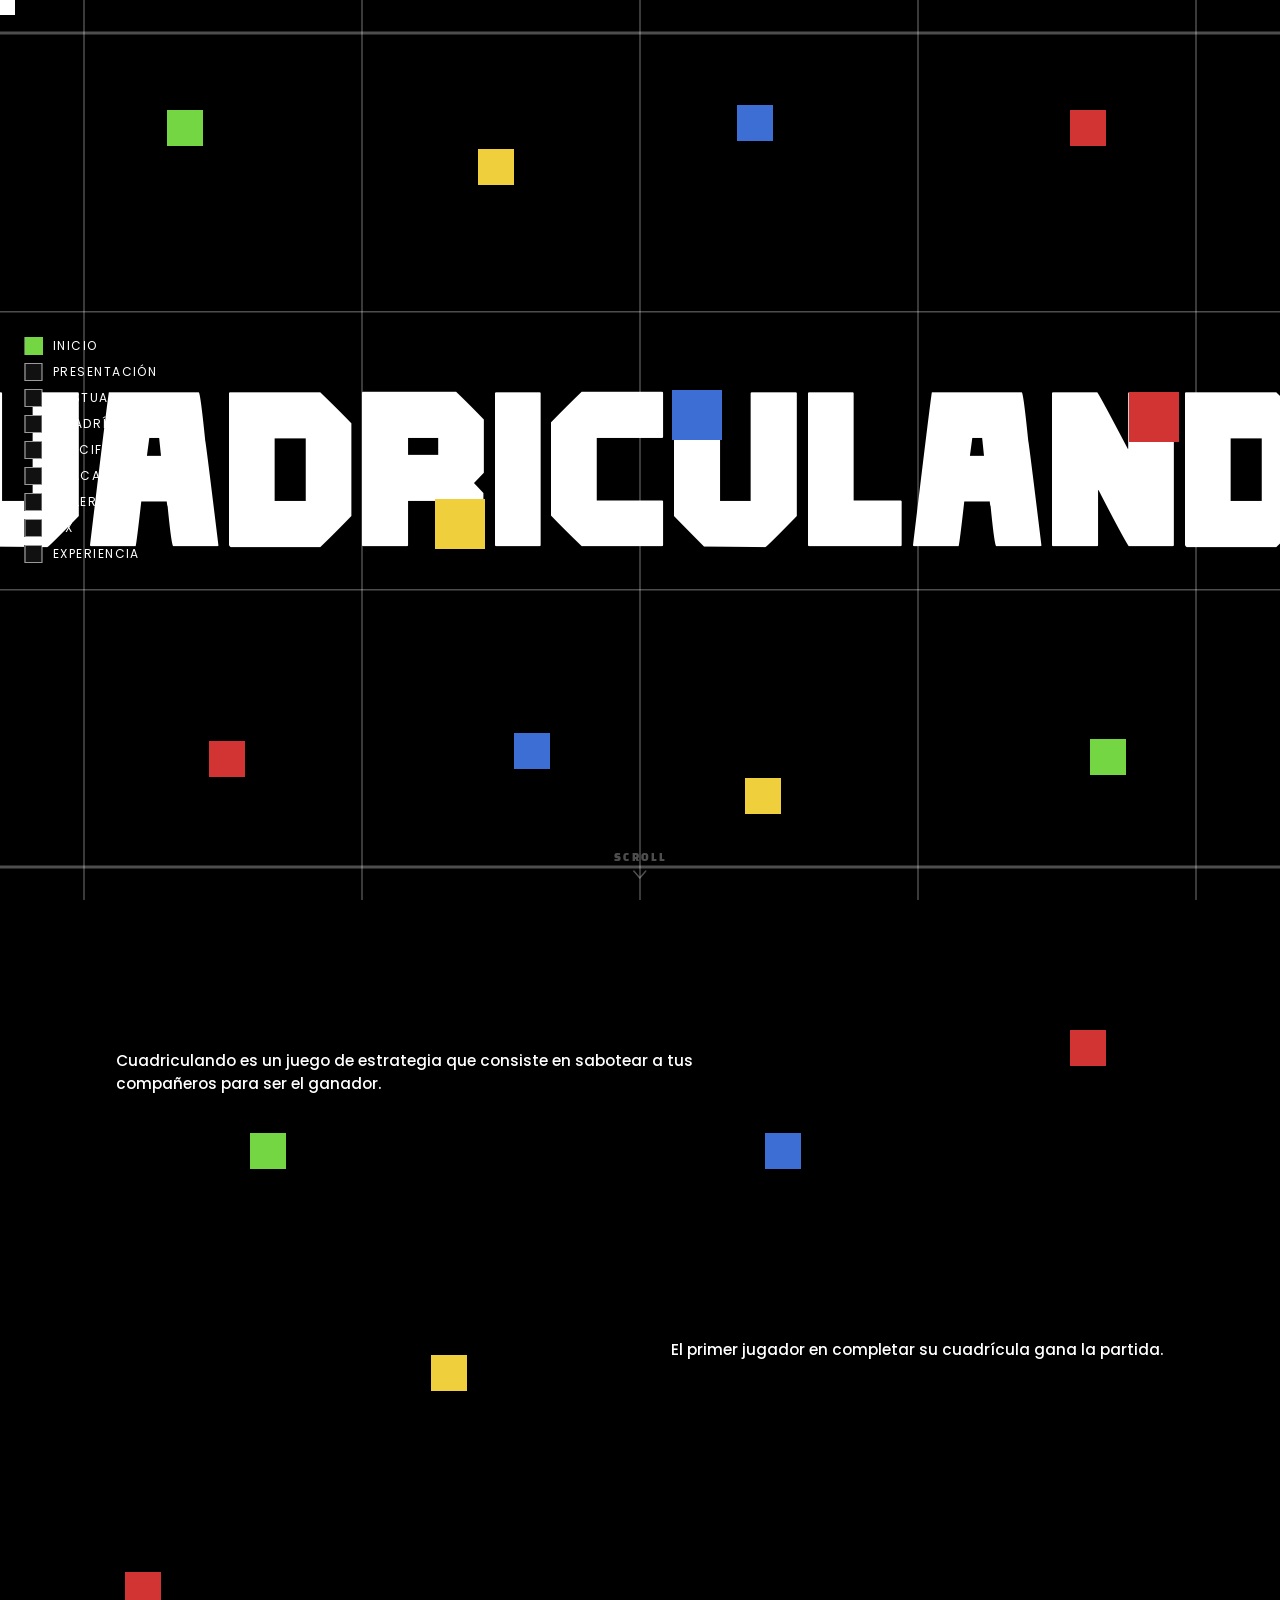
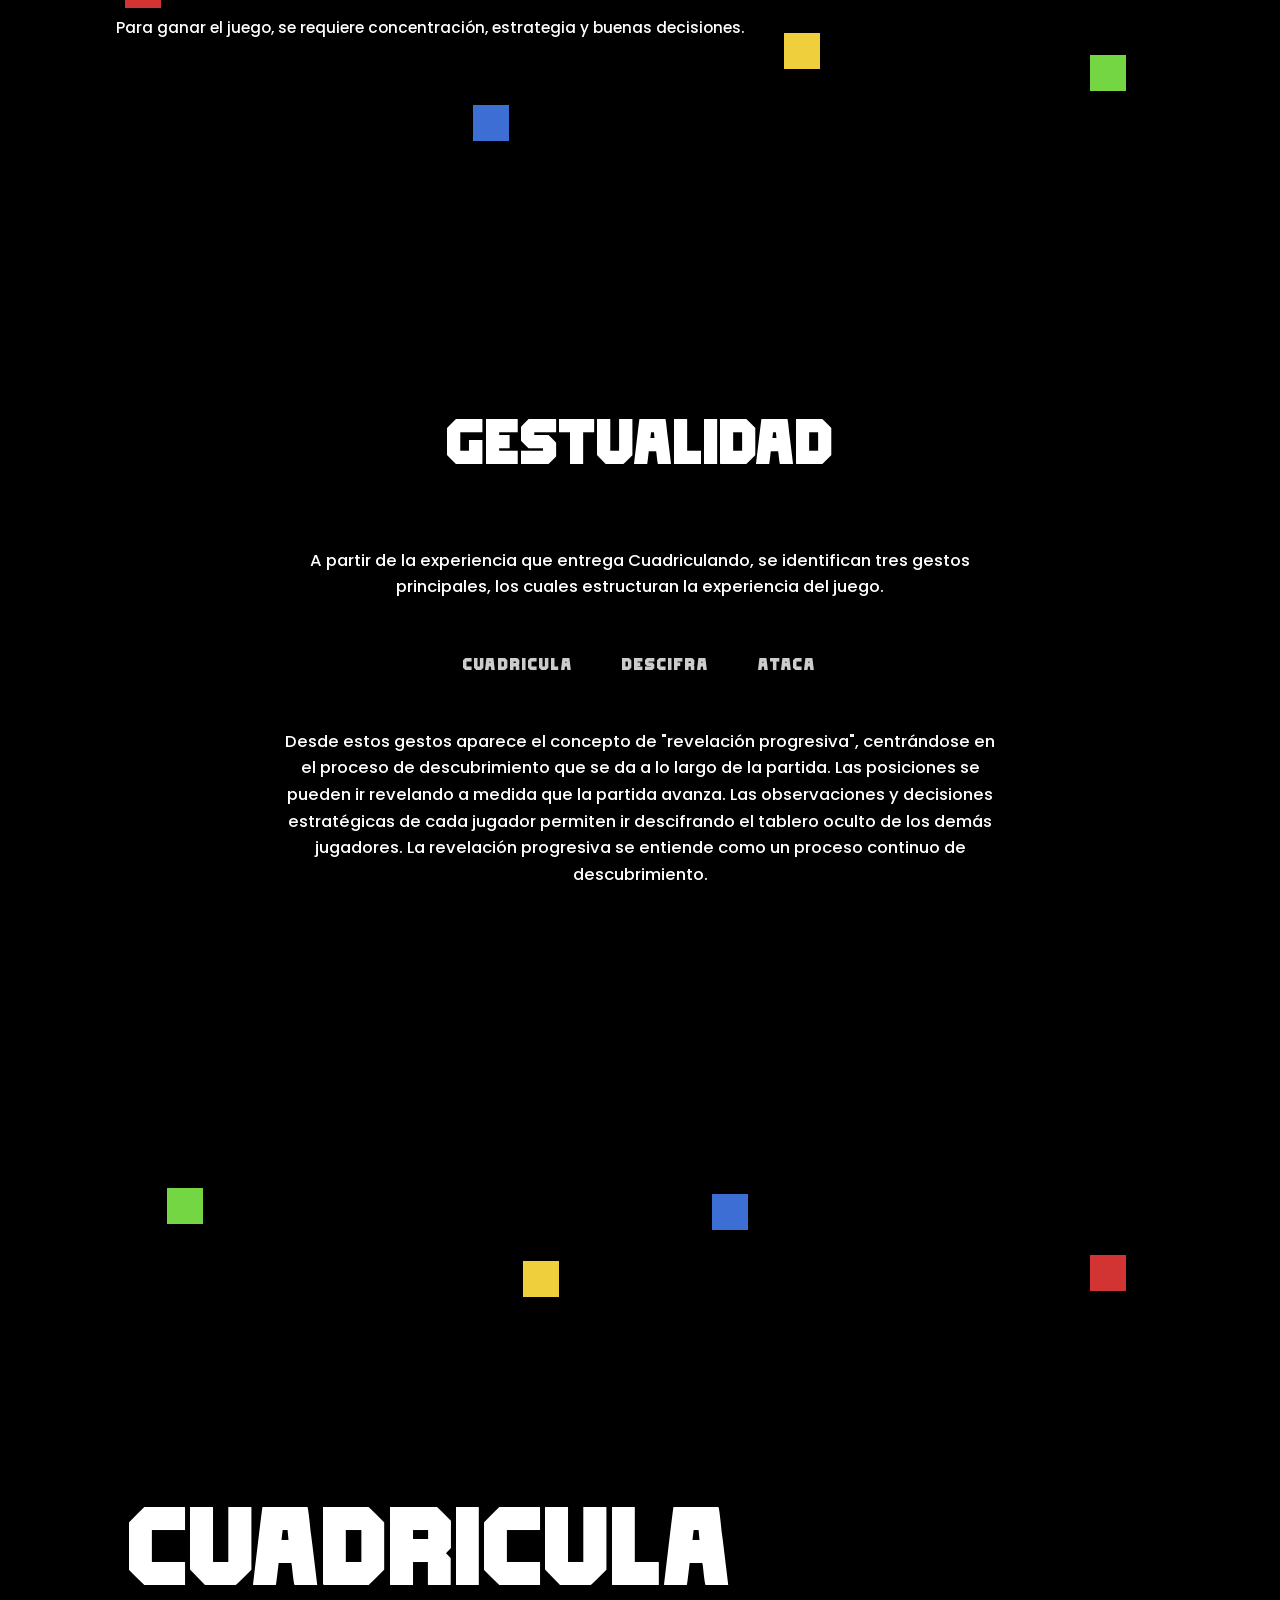
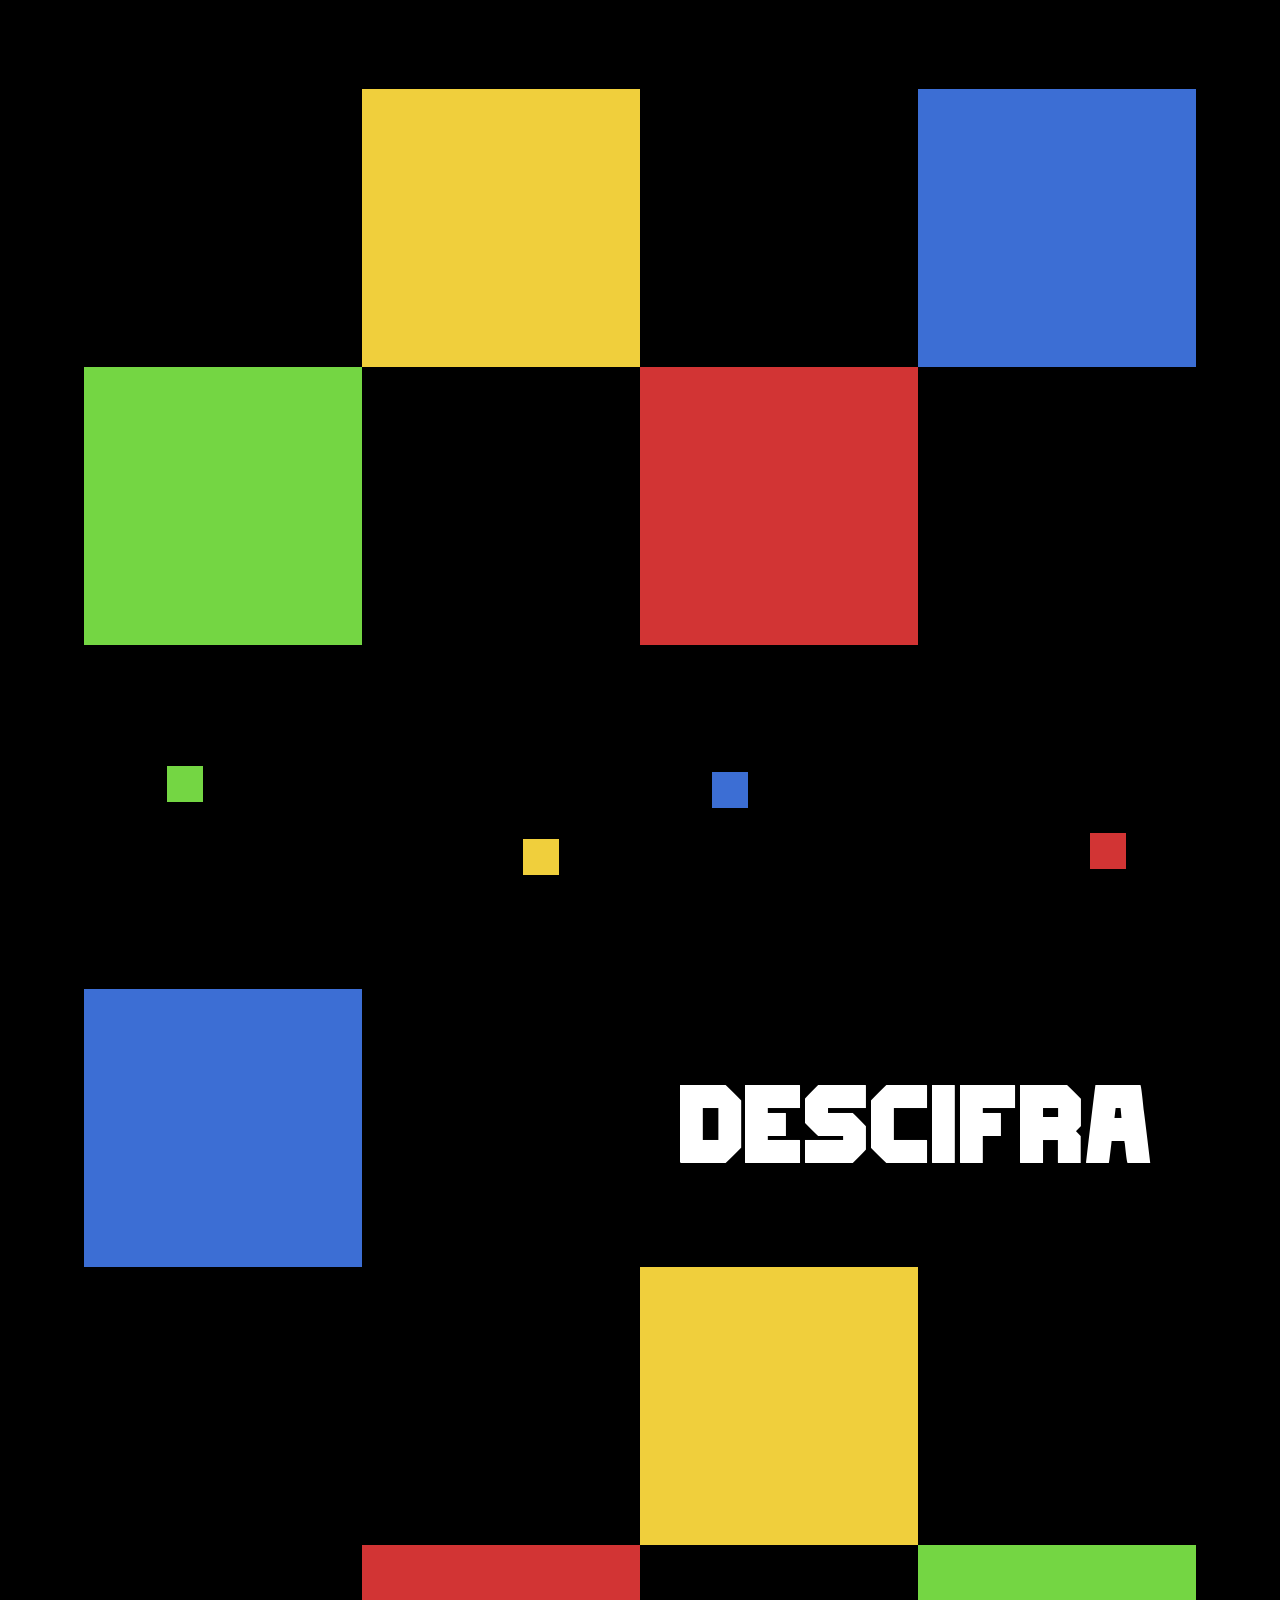
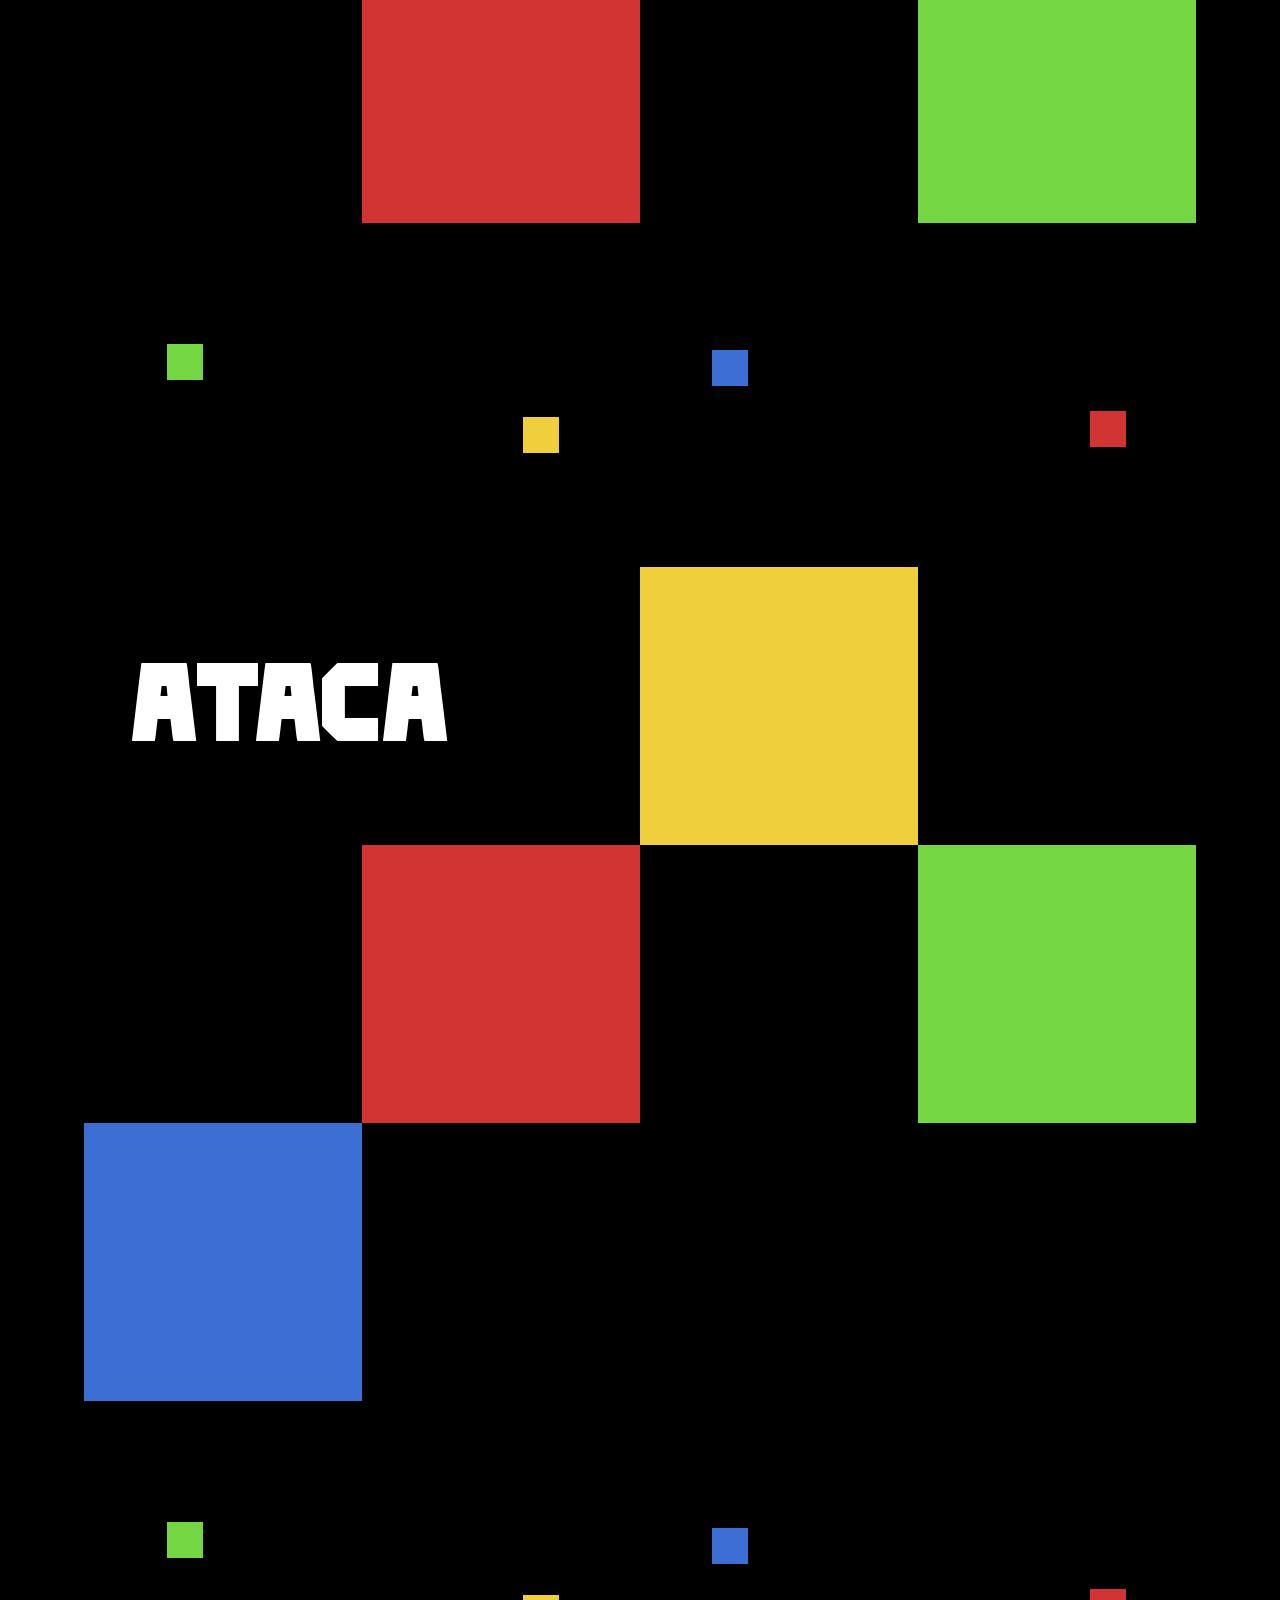
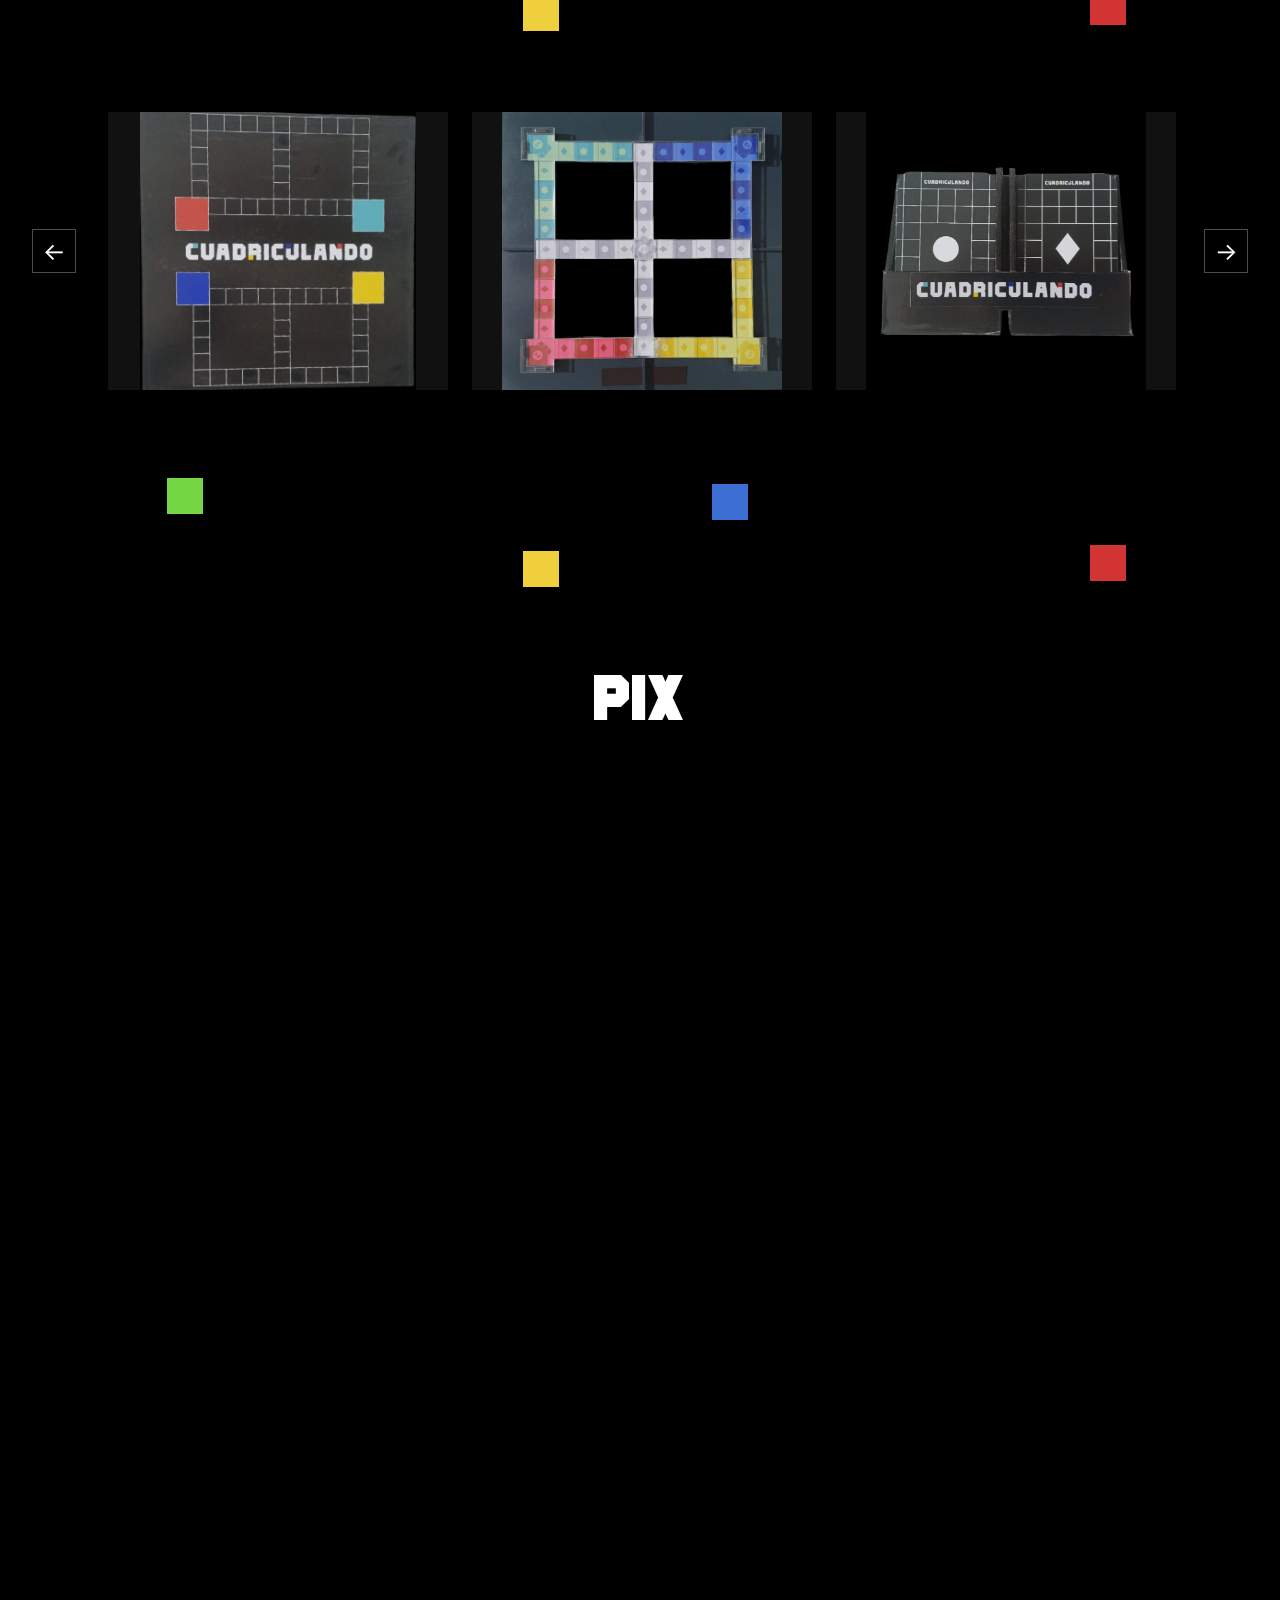
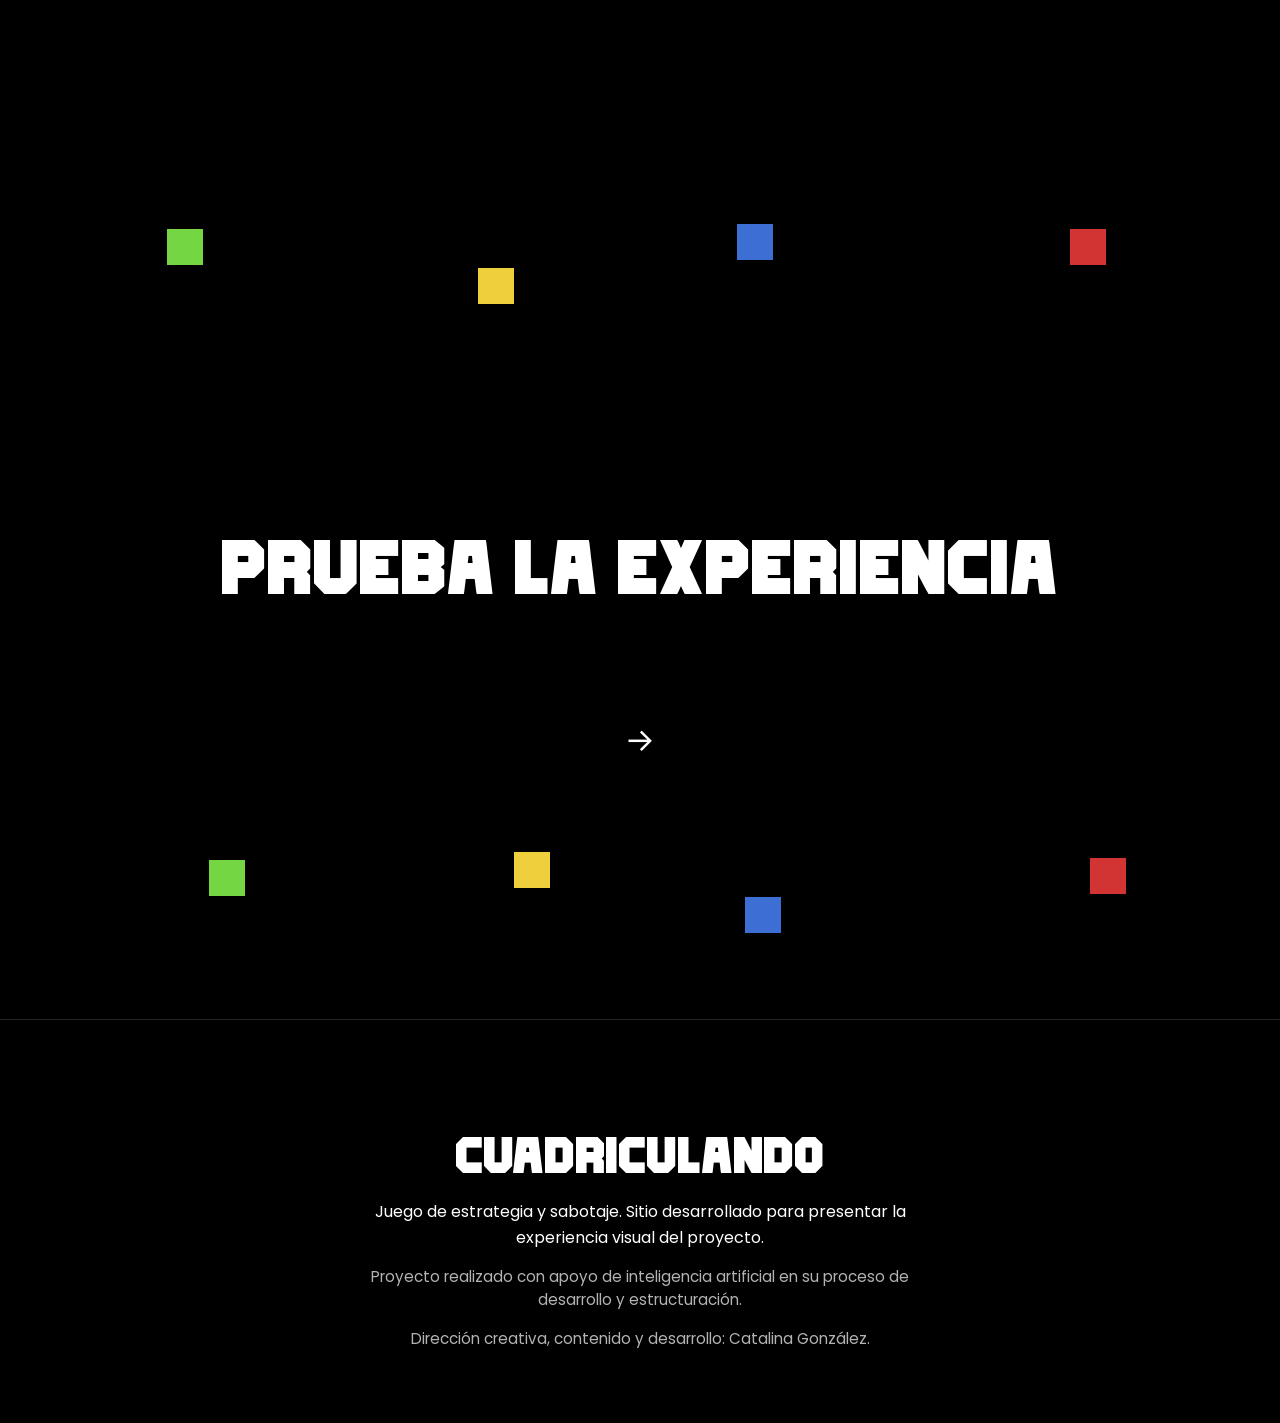
==== commit 855b2b83: "18/06" ====
--- a/index.html
+++ b/index.html
@@ -203,10 +203,10 @@
     <div class="cuad-block" data-col="0" data-row="2" data-color="azul"></div>
 
     <p class="t-body cuad-text" data-col="2" data-row="0">
-      ¡Ataca a tus oponentes! Usa tus cartas para sabotear su estrategia y retrasar su progreso.
+      Usa tus cartas para sabotear su estrategia y retrasar su progreso.
     </p>
     <p class="t-body cuad-text" data-col="1" data-row="1">
-      La ofensiva es clave. No dejes que los demás completen su cuadrícula antes que tú.
+      Ataca y no dejes que los demás completen su cuadrícula antes que tú.
     </p>
     <p class="t-body cuad-text" data-col="3" data-row="1">
       Elige bien el momento. Un ataque bien ejecutado puede cambiar el rumbo de la partida.
@@ -288,9 +288,7 @@
       <p class="colophon-meta">
         Dirección creativa, contenido y desarrollo: Catalina González.
       </p>
-      <p class="colophon-meta">
-        © 2026 Cuadriculando. Todos los derechos reservados.
-      </p>
+    
     </div>
   </footer>
 
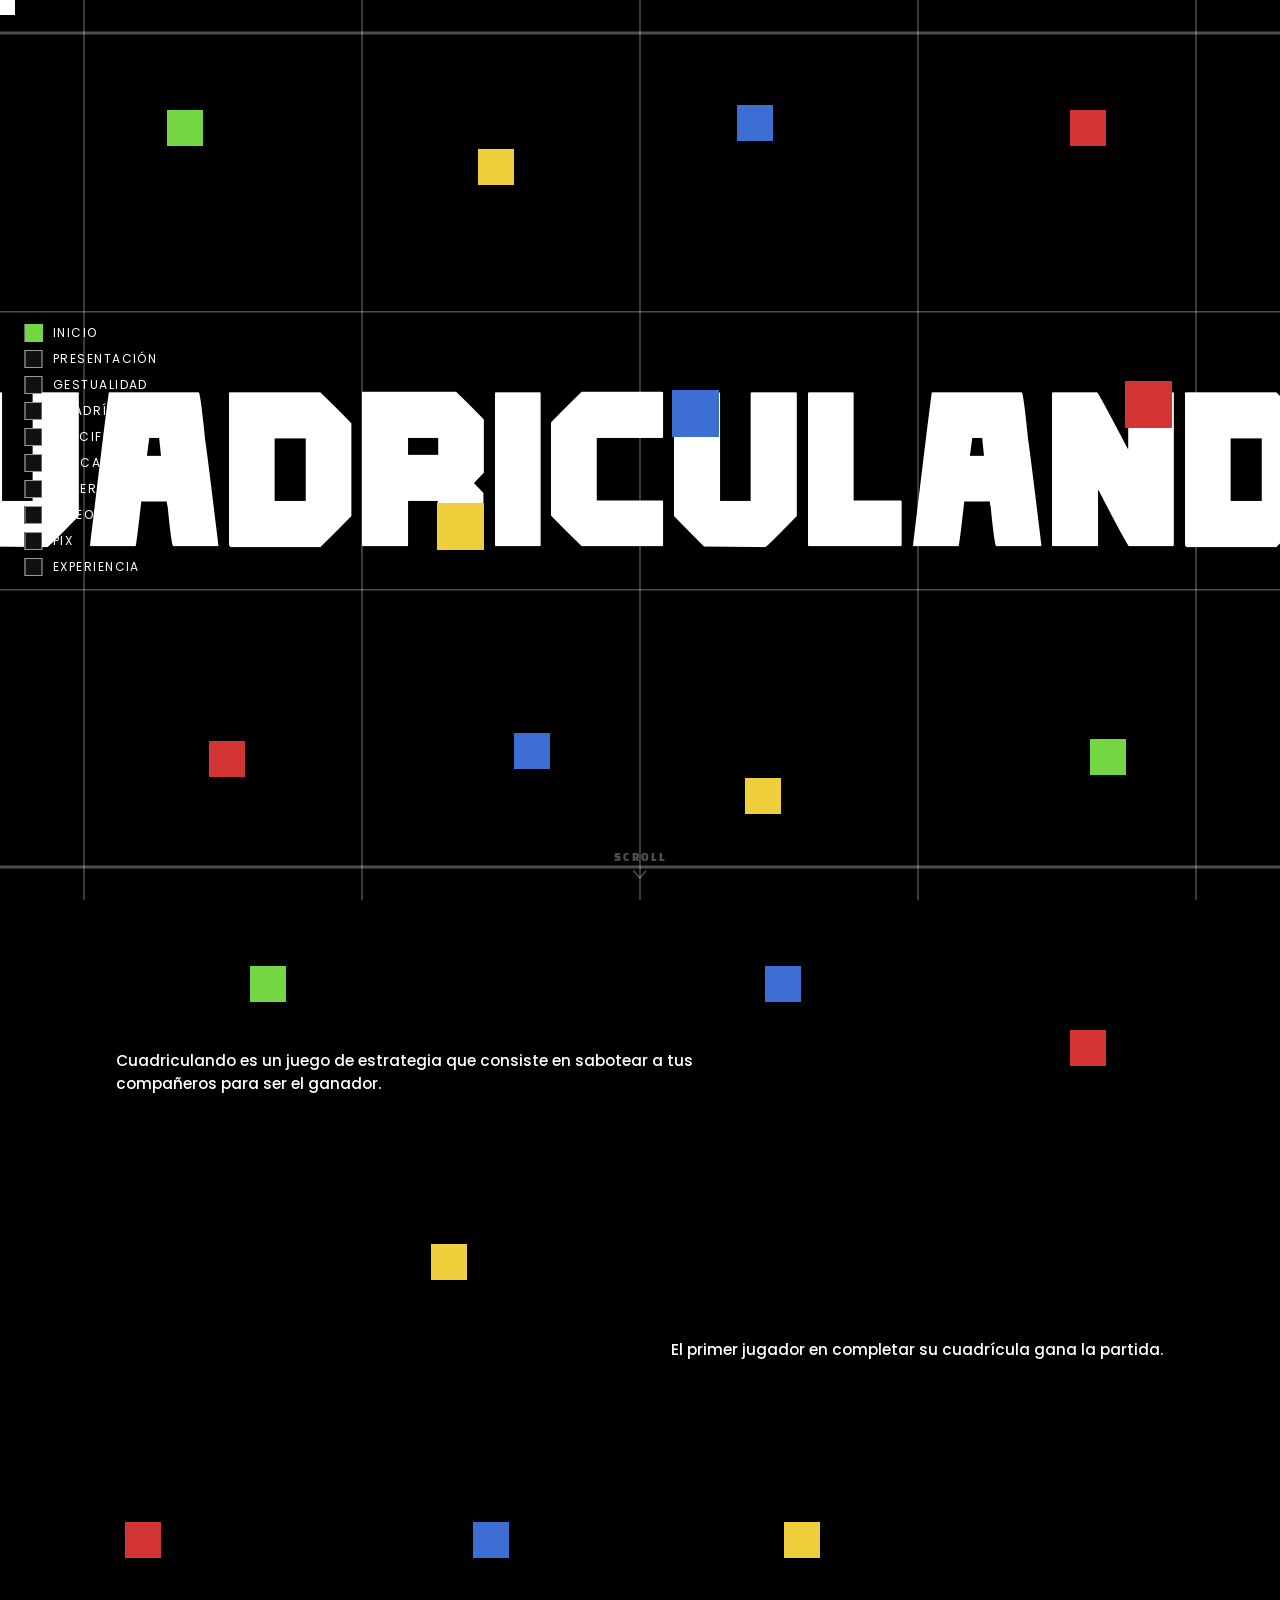
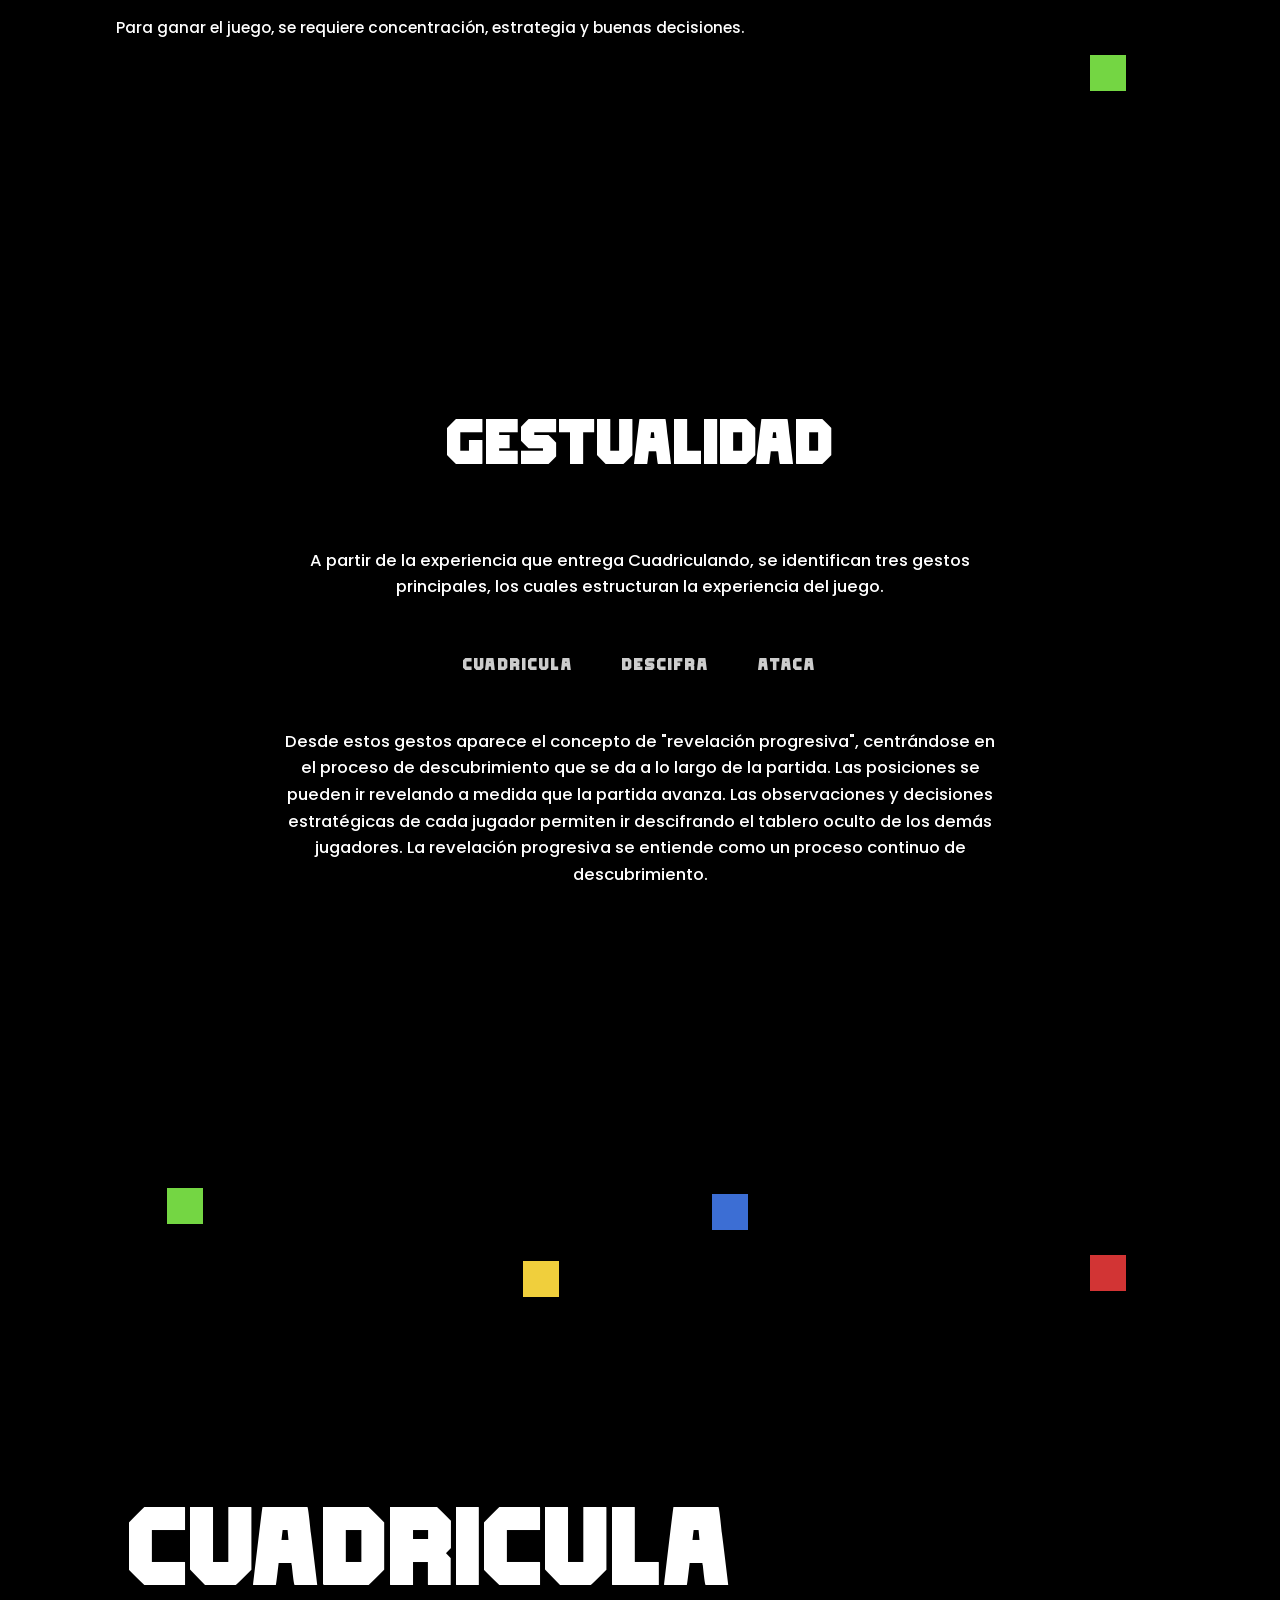
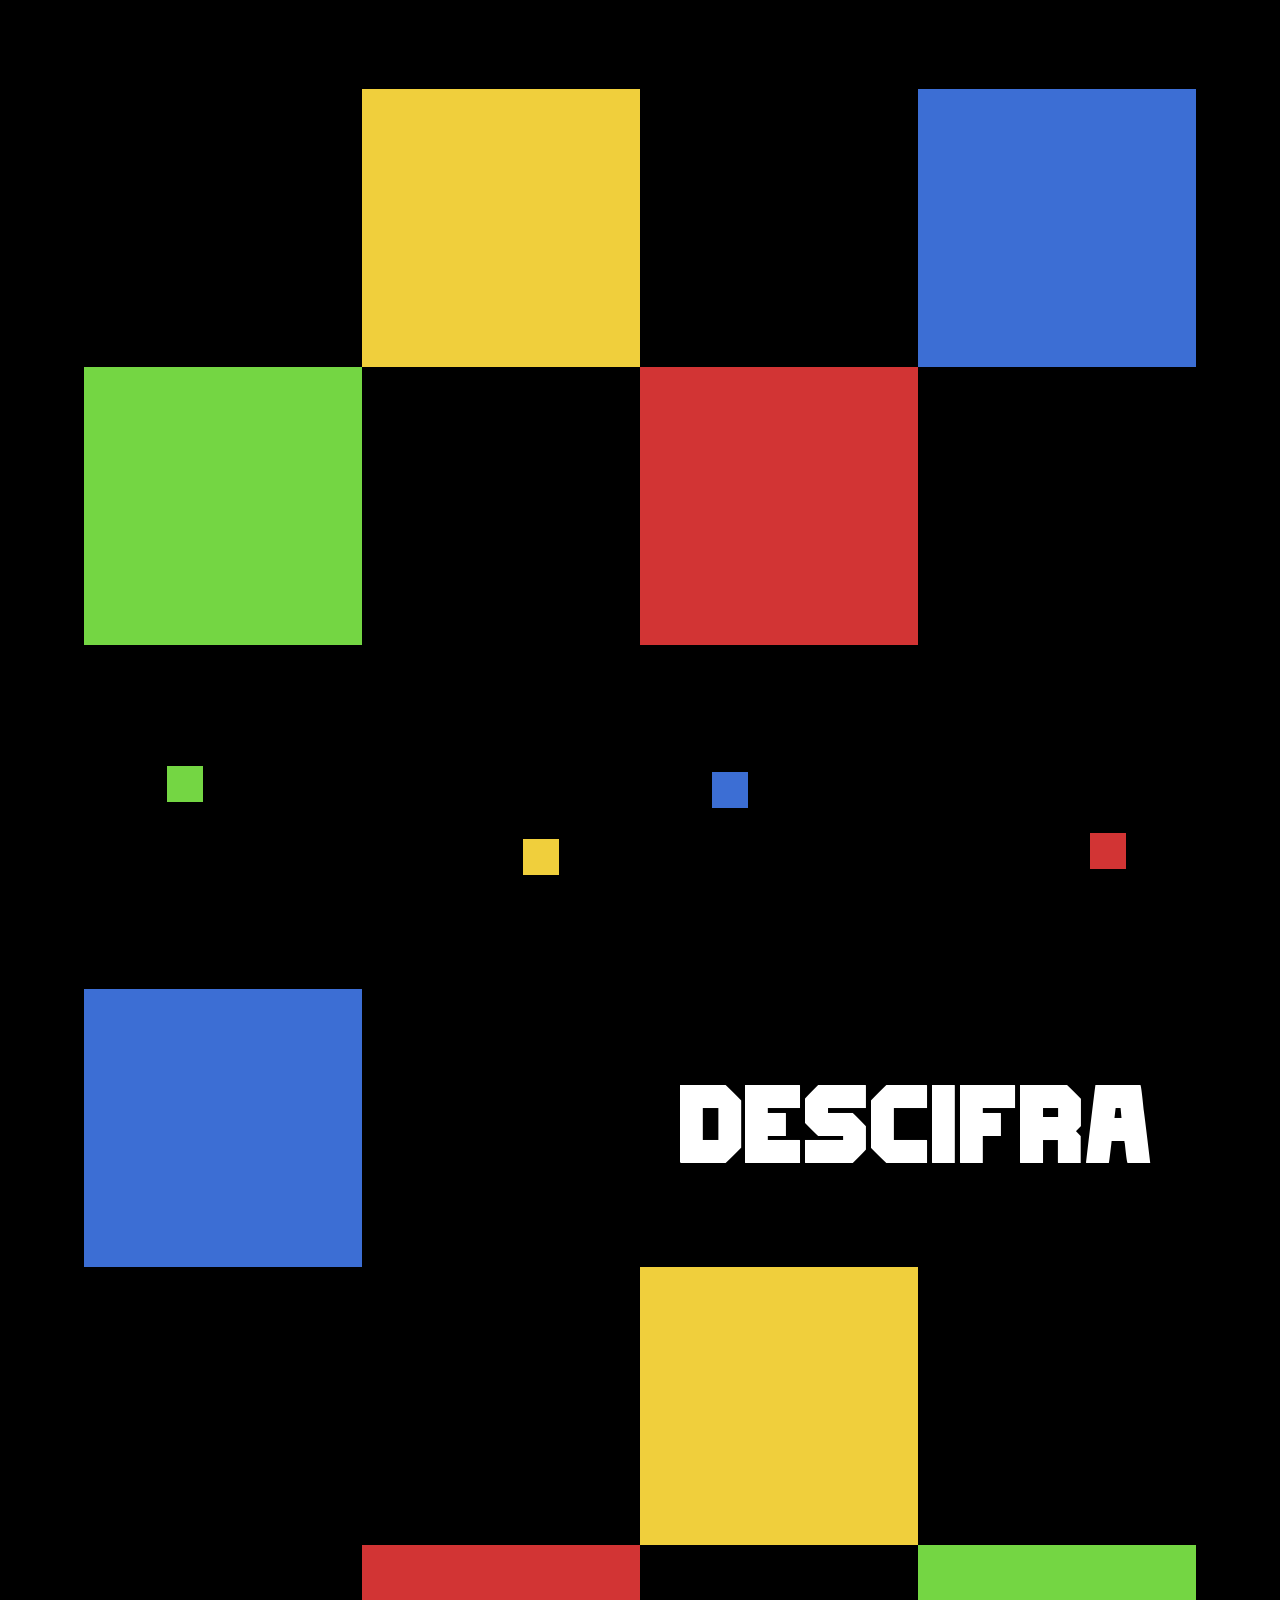
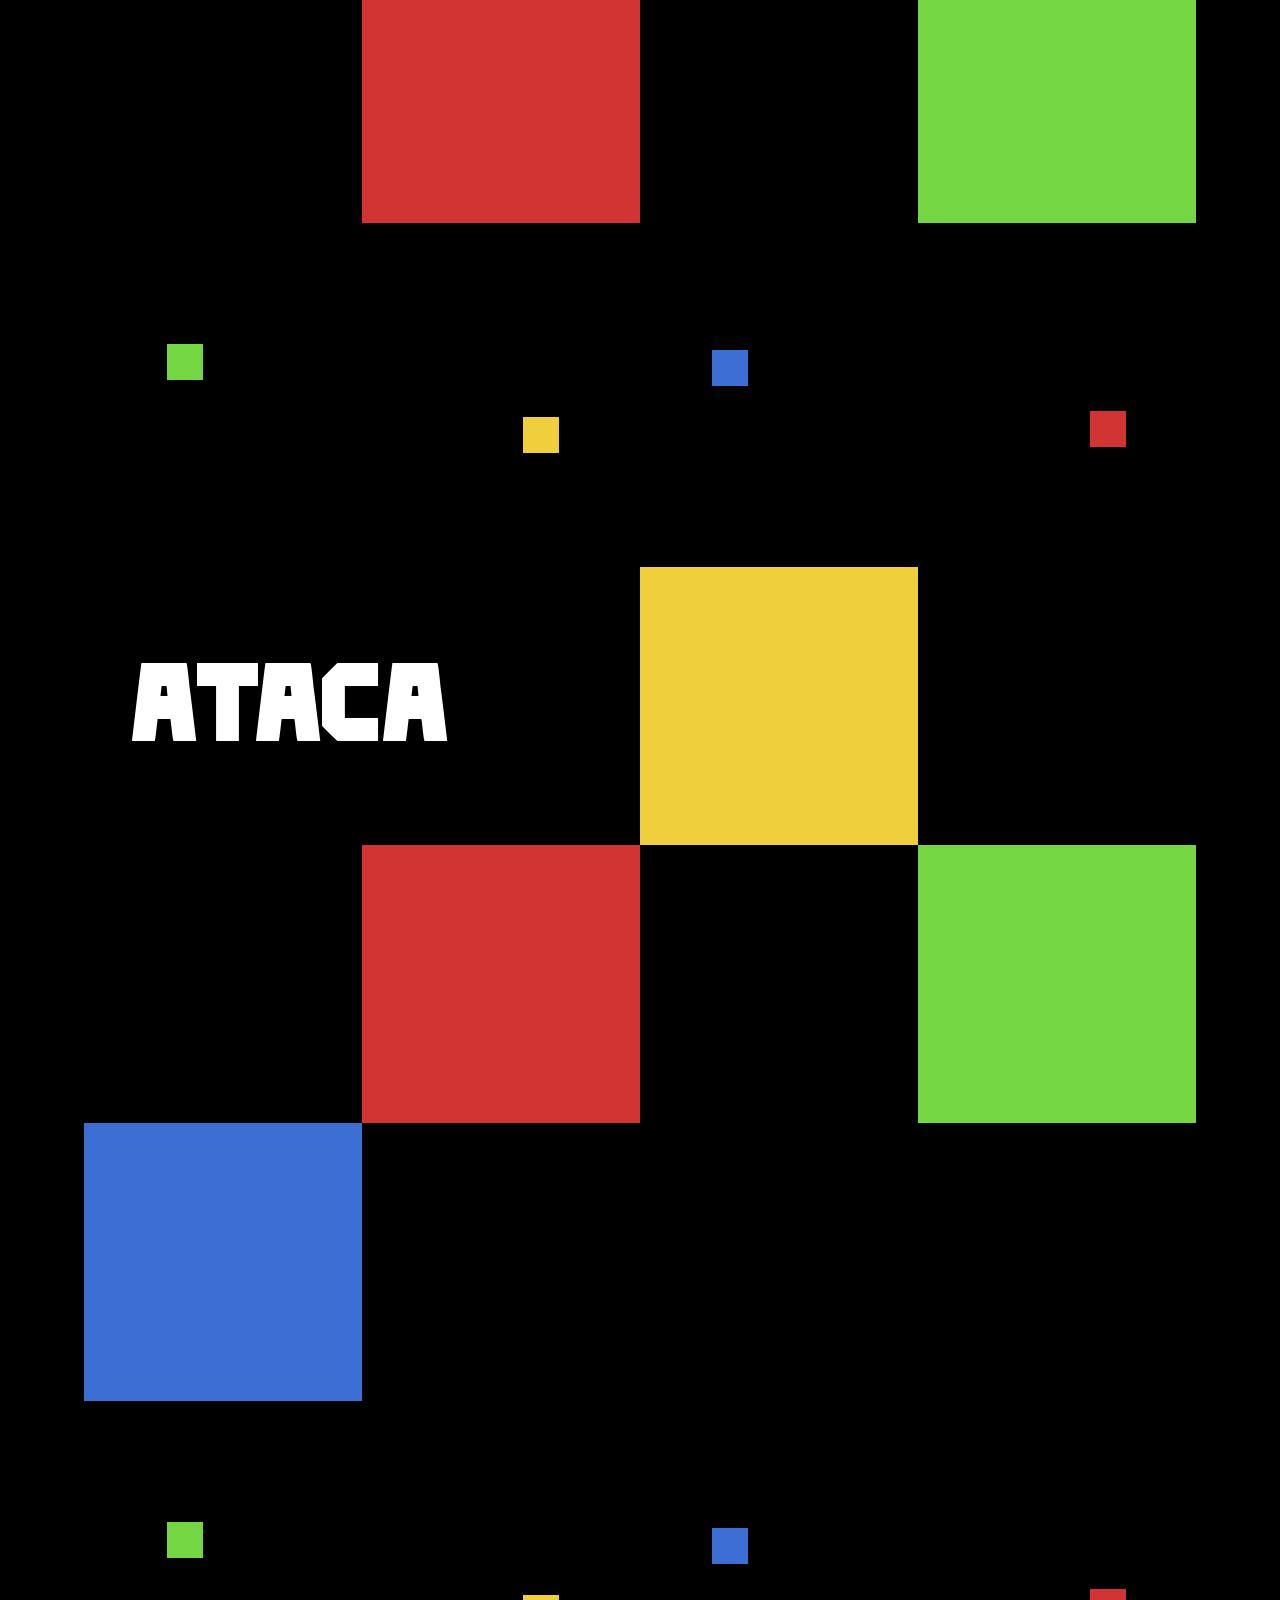
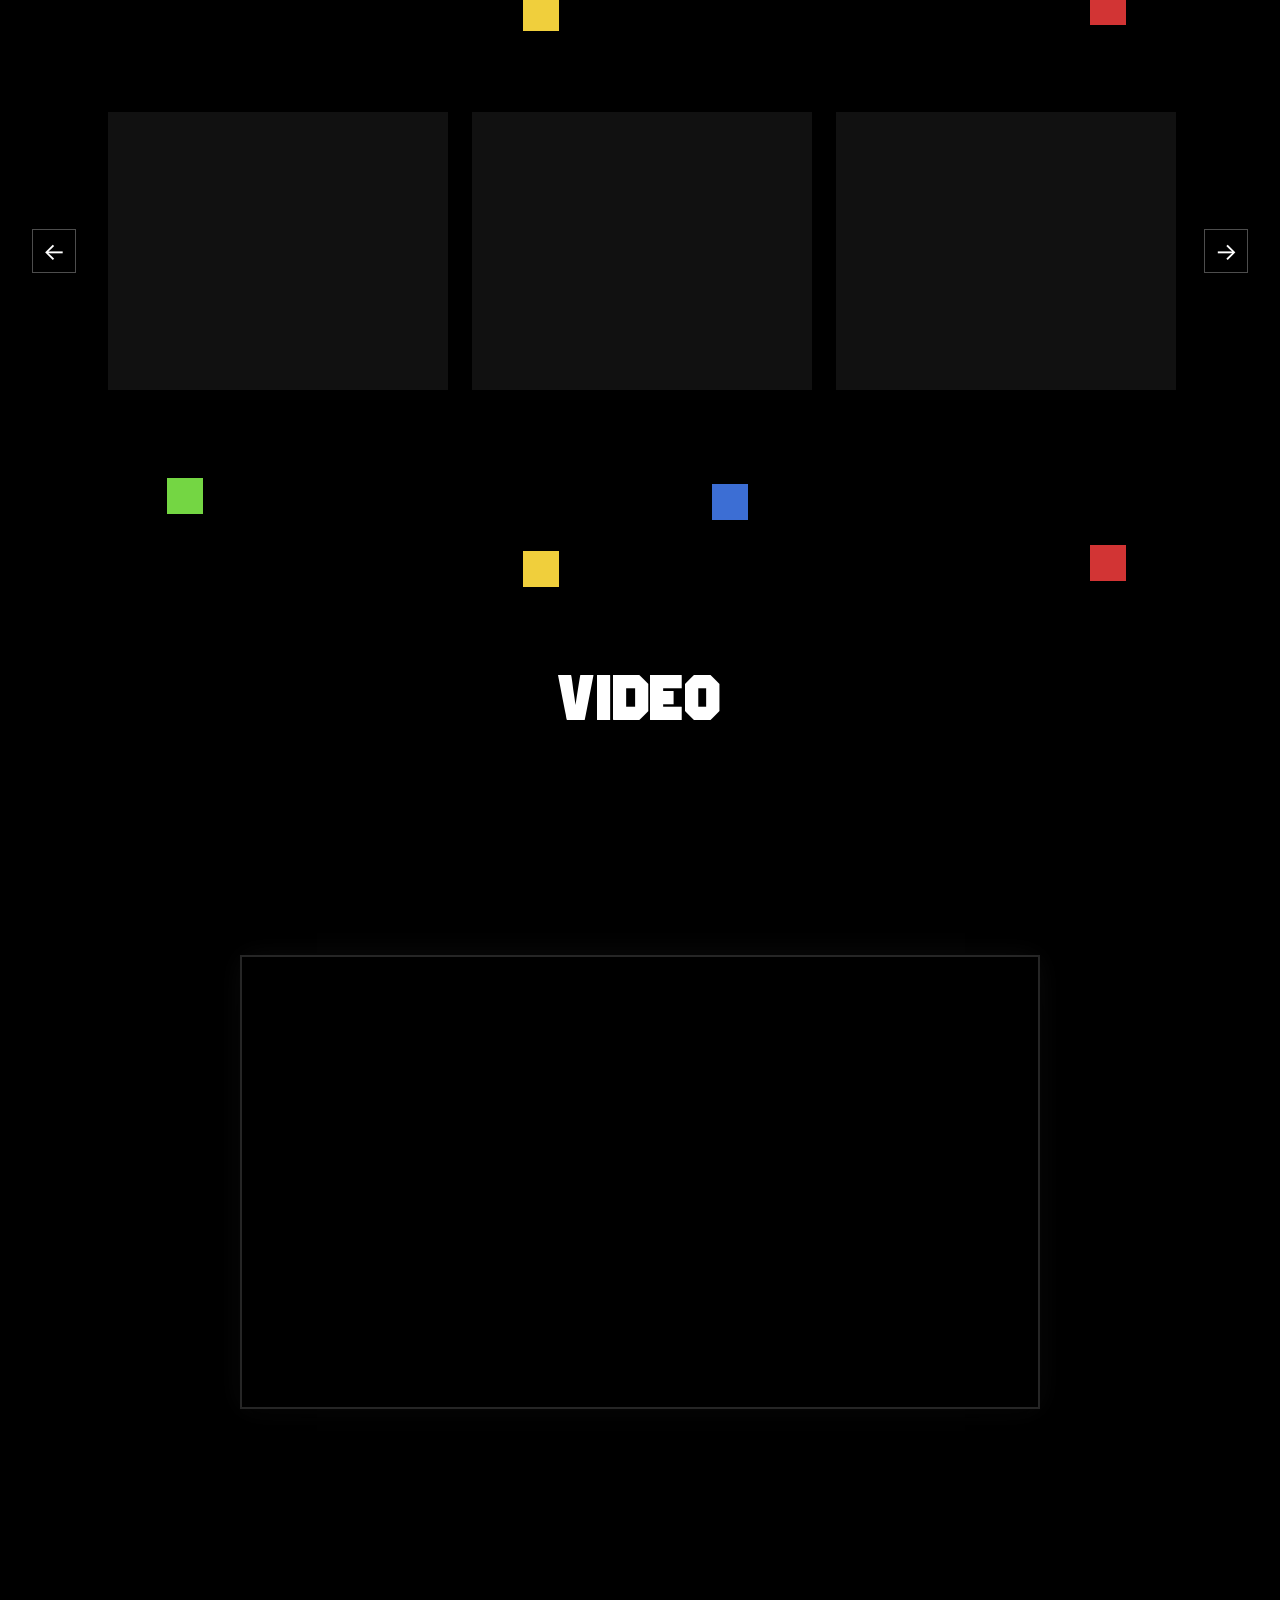
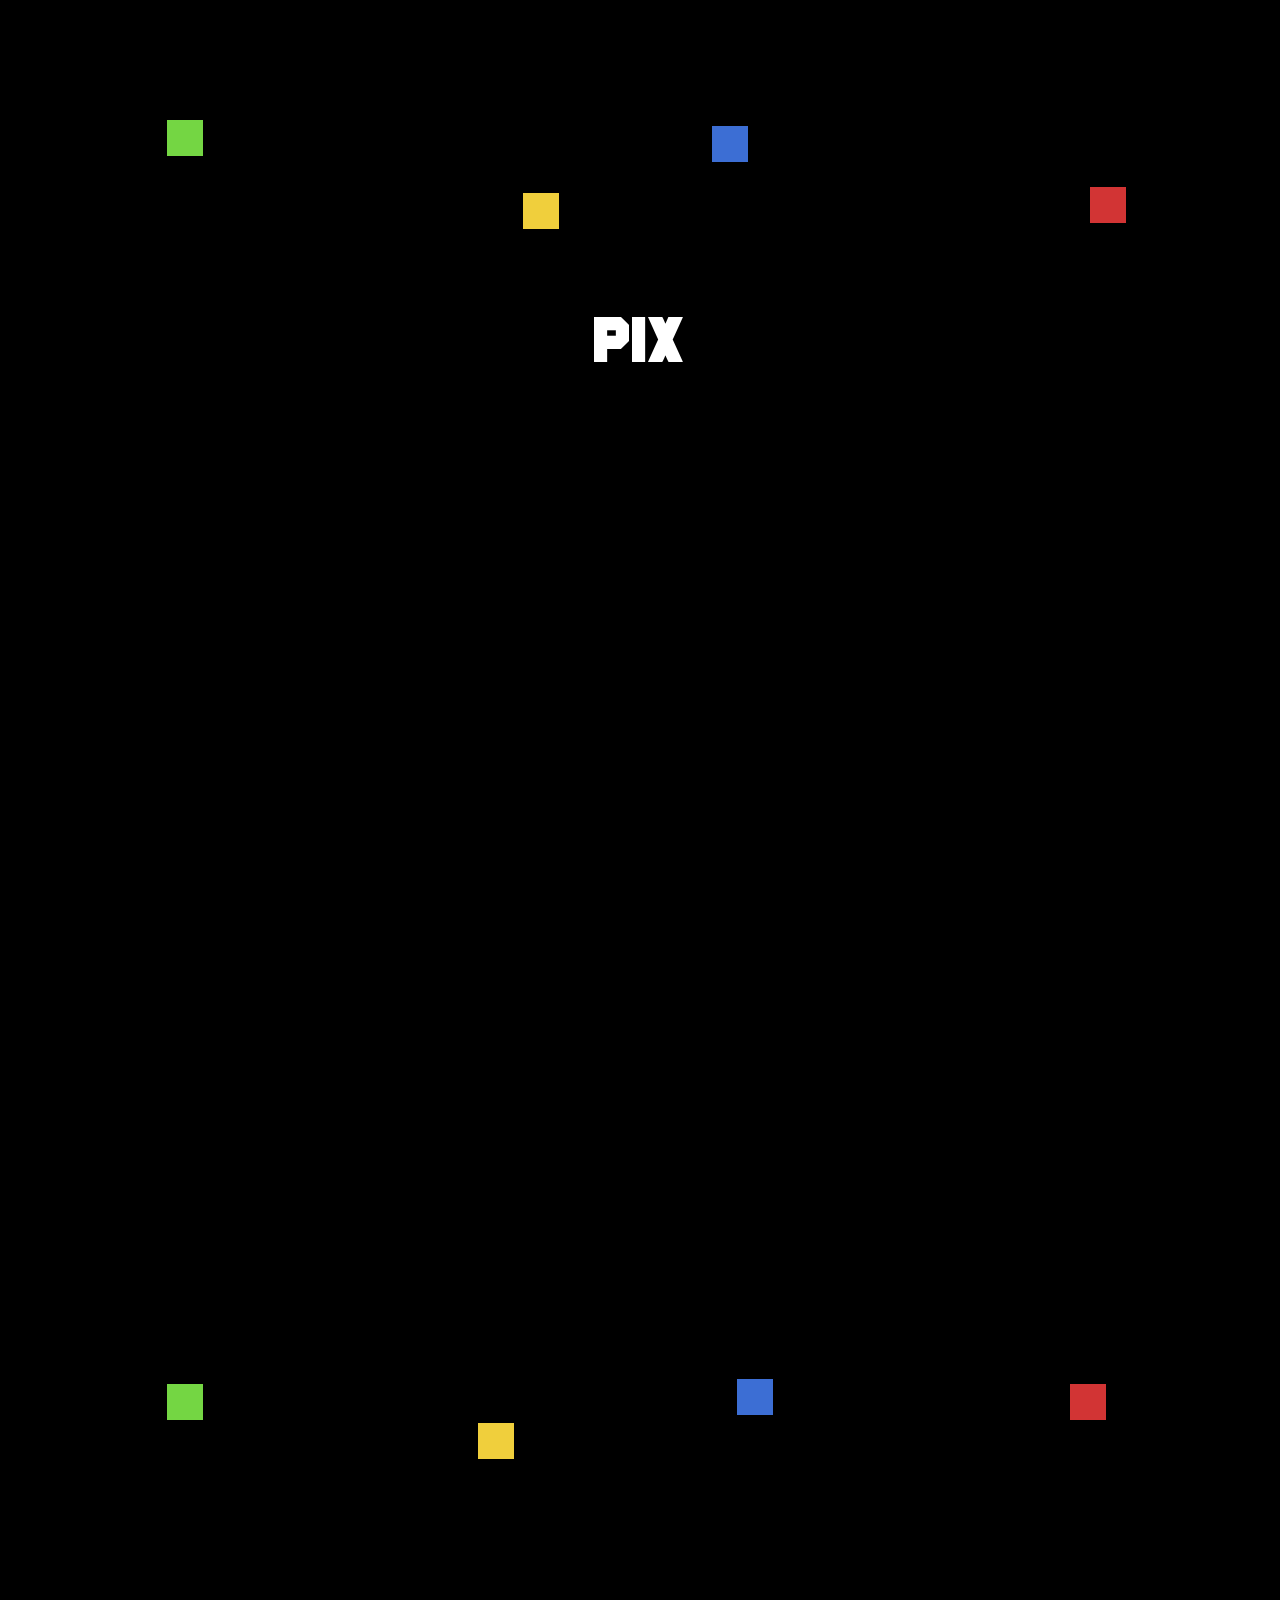
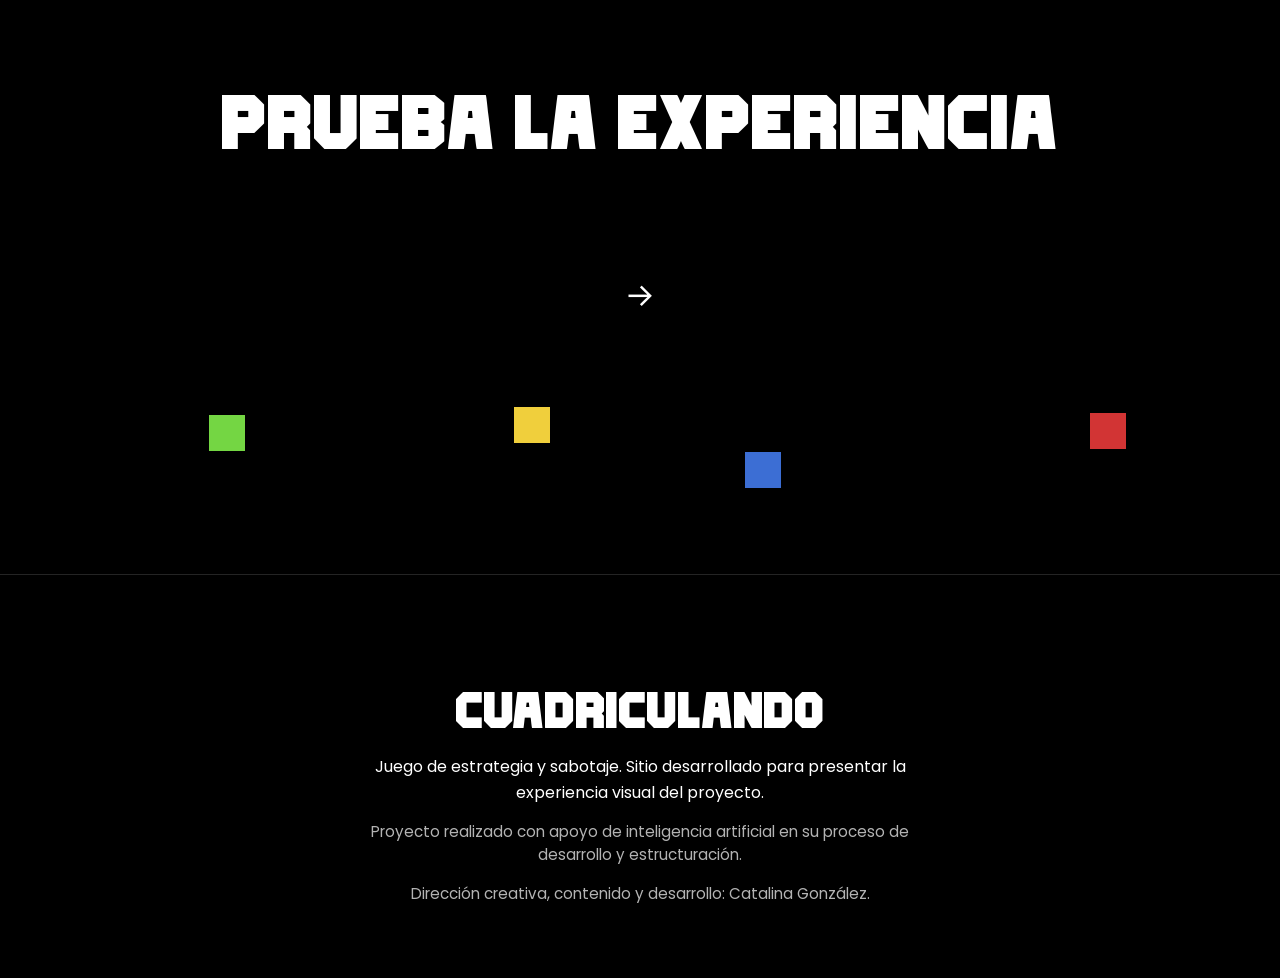
==== commit 150ab069: "21/06/26 modelos 3d" ====
--- a/index.html
+++ b/index.html
@@ -8,7 +8,7 @@
   <link rel="preconnect" href="https://fonts.googleapis.com">
   <link rel="preconnect" href="https://fonts.gstatic.com" crossorigin>
   <link href="https://fonts.googleapis.com/css2?family=Black+Han+Sans&family=Inter:wght@400;600&family=Poppins:wght@400;500;600;700&display=swap" rel="stylesheet">
-  <link rel="stylesheet" href="styles.css">
+  <link rel="stylesheet" href="styles.css?v=5.0">
 </head>
 <body>
 
@@ -34,57 +34,64 @@
   <a href="#s-gallery" class="side-index__btn c-amarillo" aria-label="Galería">
     <span class="side-index__label">Galería</span>
   </a>
+  <a href="#s-video" class="side-index__btn c-rojo" aria-label="Video">
+    <span class="side-index__label">Video</span>
+  </a>
   <a href="#sP" class="side-index__btn c-azul" aria-label="PIX">
     <span class="side-index__label">PIX</span>
   </a>
-  <a href="#s6" class="side-index__btn c-rojo" aria-label="Colofón">
+  <a href="#s6" class="side-index__btn c-rojo" aria-label="Experiencia">
     <span class="side-index__label">Experiencia</span>
   </a>
 </nav>
 
-  <div id="grid-overlay" aria-hidden="true"></div>
-  <div id="cursor-sq" aria-hidden="true"></div>
-
- <main>
-  <section class="screen" id="s1">
-    <div class="dot dot-verde" id="h1"></div>
-    <div class="dot dot-amarillo" id="h2"></div>
-    <div class="dot dot-azul" id="h3"></div>
-    <div class="dot dot-rojo" id="h4"></div>
-    <div class="dot dot-rojo" id="h5"></div>
-    <div class="dot dot-azul" id="h6"></div>
-    <div class="dot dot-amarillo" id="h7"></div>
-    <div class="dot dot-verde" id="h8"></div>
-
-    <h1 class="t-title hero-title" id="hero-title">
-      <span class="hero-letter hover-verde" id="lc">C</span>
-      <span class="hero-letter hover-amarillo">U</span>
-      <span class="hero-letter hover-azul">A</span>
-      <span class="hero-letter hover-rojo">D</span>
-      <span class="hero-letter hover-amarillo" id="lr">R</span>
-      <span class="hero-letter hover-verde" id="li">I</span>
-      <span class="hero-letter hover-rojo" id="lcu">C</span>
-      <span class="hero-letter hover-azul">U</span>
-      <span class="hero-letter hover-verde">L</span>
-      <span class="hero-letter hover-amarillo">A</span>
-      <span class="hero-letter hover-rojo" id="ln">N</span>
-      <span class="hero-letter hover-azul">D</span>
-      <span class="hero-letter hover-verde">O</span>
-    </h1>
-
+<div id="grid-overlay" aria-hidden="true"></div>
+<div id="cursor-sq" aria-hidden="true"></div>
+
+<main>
+  <!-- HERO -->
+<section class="screen" id="s1">
+  <div class="dot dot-verde" id="h1"></div>
+  <div class="dot dot-amarillo" id="h2"></div>
+  <div class="dot dot-azul" id="h3"></div>
+  <div class="dot dot-rojo" id="h4"></div>
+  <div class="dot dot-rojo" id="h5"></div>
+  <div class="dot dot-azul" id="h6"></div>
+  <div class="dot dot-amarillo" id="h7"></div>
+  <div class="dot dot-verde" id="h8"></div>
+
+  <h1 class="t-title hero-title" id="hero-title">
+    <span class="hero-letter hover-verde" id="lc">C</span>
+    <span class="hero-letter hover-amarillo">U</span>
+    <span class="hero-letter hover-azul">A</span>
+    <span class="hero-letter hover-rojo">D</span>
+    <span class="hero-letter hover-amarillo" id="lr">R</span>
+    <span class="hero-letter hover-verde" id="li">I</span>
+    <span class="hero-letter hover-rojo" id="lcu">C</span>
+    <span class="hero-letter hover-azul">U</span>
+    <span class="hero-letter hover-verde">L</span>
+    <span class="hero-letter hover-amarillo">A</span>
+    <span class="hero-letter hover-rojo" id="ln">N</span>
+    <span class="hero-letter hover-azul">D</span>
+    <span class="hero-letter hover-verde">O</span>
+  </h1>
+
+  <div class="hero-sq-container">
     <div id="sq1" class="hero-sq sq-verde"></div>
     <div id="sq2" class="hero-sq sq-amarillo"></div>
     <div id="sq3" class="hero-sq sq-azul"></div>
     <div id="sq4" class="hero-sq sq-rojo"></div>
-
-    <div class="scroll-hint">
-      <span>scroll</span>
-      <svg width="14" height="10" viewBox="0 0 14 10" fill="none" aria-hidden="true">
-        <path d="M1 1L7 8L13 1" stroke="white" stroke-width="1.5" stroke-linecap="round" stroke-linejoin="round"></path>
-      </svg>
-    </div>
-  </section>
-
+  </div>
+
+  <div class="scroll-hint">
+    <span>scroll</span>
+    <svg width="14" height="10" viewBox="0 0 14 10" fill="none" aria-hidden="true">
+      <path d="M1 1L7 8L13 1" stroke="white" stroke-width="1.5" stroke-linecap="round" stroke-linejoin="round"></path>
+    </svg>
+  </div>
+</section>
+
+  <!-- S2 -->
   <section class="screen" id="s2">
     <p class="t-body bg-black" id="desc1">
       Cuadriculando es un juego de estrategia que consiste en sabotear a tus compañeros para ser el ganador.
@@ -106,6 +113,7 @@
     <div class="dot dot-azul" id="d8"></div>
   </section>
 
+  <!-- GESTUALIDAD -->
   <section class="screen section-blocks" id="sG">
     <h2 class="t-title center-title" id="sG-title">Gestualidad</h2>
 
@@ -136,98 +144,119 @@
     <span class="sep-dot dot-rojo"></span>
   </div>
 
+  <!-- CUADRÍCULA -->
   <section class="screen section-blocks" id="s3">
     <h2 class="t-title section-title" id="cuad-title">CUADRICULA</h2>
 
-    <div class="cuad-block" data-col="3" data-row="1" data-color="azul"></div>
-    <div class="cuad-block" data-col="0" data-row="2" data-color="verde"></div>
-    <div class="cuad-block" data-col="1" data-row="1" data-color="amarillo"></div>
-    <div class="cuad-block" data-col="2" data-row="2" data-color="rojo"></div>
-
-    <p class="t-body cuad-text" data-col="3" data-row="1">
-      Los cuadros deben mantenerse en secreto para los demás jugadores.
-    </p>
-    <p class="t-body cuad-text" data-col="0" data-row="2">
-      En tu turno, puedes cuadrar las veces que quieras siempre que tengas los puntos.
-    </p>
-    <p class="t-body cuad-text" data-col="1" data-row="1">
-      A medida que avanzas, puedes colocar cuadros en la cuadrícula ubicada debajo del tablero.
-    </p>
-    <p class="t-body cuad-text" data-col="2" data-row="2">
-      Cada vez que cuadricules, muestra tus cartas de puntajes a los jugadores para confirmar que estás pagando lo que corresponde.
-    </p>
-  </section>
-
-  <div class="sep-row">
-    <span class="sep-dot dot-verde"></span>
-    <span class="sep-dot dot-amarillo"></span>
-    <span class="sep-dot dot-azul"></span>
-    <span class="sep-dot dot-rojo"></span>
-  </div>
-
+    <div class="mobile-card" data-col="3" data-row="1">
+      <div class="cuad-block" data-col="3" data-row="1" data-color="azul"></div>
+      <p class="t-body cuad-text" data-col="3" data-row="1">
+        Los cuadros deben mantenerse en secreto para los demás jugadores.
+      </p>
+    </div>
+    <div class="mobile-card" data-col="0" data-row="2">
+      <div class="cuad-block" data-col="0" data-row="2" data-color="verde"></div>
+      <p class="t-body cuad-text" data-col="0" data-row="2">
+        En tu turno, puedes cuadrar las veces que quieras siempre que tengas los puntos.
+      </p>
+    </div>
+    <div class="mobile-card" data-col="1" data-row="1">
+      <div class="cuad-block" data-col="1" data-row="1" data-color="amarillo"></div>
+      <p class="t-body cuad-text" data-col="1" data-row="1">
+        A medida que avanzas, puedes colocar cuadros en la cuadrícula ubicada debajo del tablero.
+      </p>
+    </div>
+    <div class="mobile-card" data-col="2" data-row="2">
+      <div class="cuad-block" data-col="2" data-row="2" data-color="rojo"></div>
+      <p class="t-body cuad-text" data-col="2" data-row="2">
+        Cada vez que cuadricules, muestra tus cartas de puntajes a los jugadores para confirmar que estás pagando lo que corresponde.
+      </p>
+    </div>
+  </section>
+
+  <div class="sep-row">
+    <span class="sep-dot dot-verde"></span>
+    <span class="sep-dot dot-amarillo"></span>
+    <span class="sep-dot dot-azul"></span>
+    <span class="sep-dot dot-rojo"></span>
+  </div>
+
+  <!-- DESCIFRA -->
   <section class="screen section-blocks" id="s4">
     <h2 class="t-title section-title right-title" id="descifra-title">DESCIFRA</h2>
 
-    <div class="cuad-block" data-col="0" data-row="0" data-color="azul"></div>
-    <div class="cuad-block" data-col="2" data-row="1" data-color="amarillo"></div>
-    <div class="cuad-block" data-col="1" data-row="2" data-color="rojo"></div>
-    <div class="cuad-block" data-col="3" data-row="2" data-color="verde"></div>
-
-    <p class="t-body cuad-text" data-col="0" data-row="0">
-      Nada está completamente a la vista. En cada partida puedes intentar descubrir y revelar dónde han cuadrado los demás jugadores.
-    </p>
-    <p class="t-body cuad-text" data-col="2" data-row="1">
-      A medida que avanzas, nuevas cartas de puntaje y especiales aparecen. Algunas pueden ayudarte a revelar.
-    </p>
-    <p class="t-body cuad-text" data-col="1" data-row="2">
-      Descifrar el tablero, observar las acciones de los demás jugadores y descubrir qué se esconde tras cada jugada son las claves para alcanzar la victoria.
-    </p>
-    <p class="t-body cuad-text" data-col="3" data-row="2">
-      Cada decisión puede cambiar el rumbo del juego. Lo que parece una ventaja puede transformarse en un obstáculo.
-    </p>
-  </section>
-
-  <div class="sep-row">
-    <span class="sep-dot dot-verde"></span>
-    <span class="sep-dot dot-amarillo"></span>
-    <span class="sep-dot dot-azul"></span>
-    <span class="sep-dot dot-rojo"></span>
-  </div>
-
+    <div class="mobile-card" data-col="0" data-row="0">
+      <div class="cuad-block" data-col="0" data-row="0" data-color="azul"></div>
+      <p class="t-body cuad-text" data-col="0" data-row="0">
+        Nada está completamente a la vista. En cada partida puedes intentar descubrir y revelar dónde han cuadrado los demás jugadores.
+      </p>
+    </div>
+    <div class="mobile-card" data-col="2" data-row="1">
+      <div class="cuad-block" data-col="2" data-row="1" data-color="amarillo"></div>
+      <p class="t-body cuad-text" data-col="2" data-row="1">
+        A medida que avanzas, nuevas cartas de puntaje y especiales aparecen. Algunas pueden ayudarte a revelar.
+      </p>
+    </div>
+    <div class="mobile-card" data-col="1" data-row="2">
+      <div class="cuad-block" data-col="1" data-row="2" data-color="rojo"></div>
+      <p class="t-body cuad-text" data-col="1" data-row="2">
+        Descifrar el tablero, observar las acciones de los demás jugadores y descubrir qué se esconde tras cada jugada son las claves para alcanzar la victoria.
+      </p>
+    </div>
+    <div class="mobile-card" data-col="3" data-row="2">
+      <div class="cuad-block" data-col="3" data-row="2" data-color="verde"></div>
+      <p class="t-body cuad-text" data-col="3" data-row="2">
+        Cada decisión puede cambiar el rumbo del juego. Lo que parece una ventaja puede transformarse en un obstáculo.
+      </p>
+    </div>
+  </section>
+
+  <div class="sep-row">
+    <span class="sep-dot dot-verde"></span>
+    <span class="sep-dot dot-amarillo"></span>
+    <span class="sep-dot dot-azul"></span>
+    <span class="sep-dot dot-rojo"></span>
+  </div>
+
+  <!-- ATACA -->
   <section class="screen section-blocks" id="s5">
     <h2 class="t-title section-title" id="ataca-title">ATACA</h2>
 
-    <div class="cuad-block" data-col="2" data-row="0" data-color="amarillo"></div>
-    <div class="cuad-block" data-col="1" data-row="1" data-color="rojo"></div>
-    <div class="cuad-block" data-col="3" data-row="1" data-color="verde"></div>
-    <div class="cuad-block" data-col="0" data-row="2" data-color="azul"></div>
-
-    <p class="t-body cuad-text" data-col="2" data-row="0">
-      Usa tus cartas para sabotear su estrategia y retrasar su progreso.
-    </p>
-    <p class="t-body cuad-text" data-col="1" data-row="1">
-      Ataca y no dejes que los demás completen su cuadrícula antes que tú.
-    </p>
-    <p class="t-body cuad-text" data-col="3" data-row="1">
-      Elige bien el momento. Un ataque bien ejecutado puede cambiar el rumbo de la partida.
-    </p>
-    <p class="t-body cuad-text" data-col="0" data-row="2">
-      Mantén la presión. Sabotear a tus compañeros es parte esencial del juego para ganar.
-    </p>
-  </section>
-
-  <div class="sep-row">
-    <span class="sep-dot dot-verde"></span>
-    <span class="sep-dot dot-amarillo"></span>
-    <span class="sep-dot dot-azul"></span>
-    <span class="sep-dot dot-rojo"></span>
-  </div>
-
-  <!-- TÍTULO GALERÍA EN FILA SUPERIOR, ALINEADO A LA DERECHA -->
+    <div class="mobile-card" data-col="2" data-row="0">
+      <div class="cuad-block" data-col="2" data-row="0" data-color="amarillo"></div>
+      <p class="t-body cuad-text" data-col="2" data-row="0">
+        Usa tus cartas para sabotear su estrategia y retrasar su progreso.
+      </p>
+    </div>
+    <div class="mobile-card" data-col="1" data-row="1">
+      <div class="cuad-block" data-col="1" data-row="1" data-color="rojo"></div>
+      <p class="t-body cuad-text" data-col="1" data-row="1">
+        Ataca y no dejes que los demás completen su cuadrícula antes que tú.
+      </p>
+    </div>
+    <div class="mobile-card" data-col="3" data-row="1">
+      <div class="cuad-block" data-col="3" data-row="1" data-color="verde"></div>
+      <p class="t-body cuad-text" data-col="3" data-row="1">
+        Elige bien el momento. Un ataque bien ejecutado puede cambiar el rumbo de la partida.
+      </p>
+    </div>
+    <div class="mobile-card" data-col="0" data-row="2">
+      <div class="cuad-block" data-col="0" data-row="2" data-color="azul"></div>
+      <p class="t-body cuad-text" data-col="0" data-row="2">
+        Mantén la presión. Sabotear a tus compañeros es parte esencial del juego para ganar.
+      </p>
+    </div>
+  </section>
+
+  <div class="sep-row">
+    <span class="sep-dot dot-verde"></span>
+    <span class="sep-dot dot-amarillo"></span>
+    <span class="sep-dot dot-azul"></span>
+    <span class="sep-dot dot-rojo"></span>
+  </div>
+
+  <!-- GALERÍA -->
   <section class="screen section-blocks" id="s-gallery" aria-labelledby="gallery-heading">
-  
-
-    <!-- CARRUSEL OCUPA FILAS 2 Y 3 (CENTRO) -->
     <div class="carousel-wrap" data-col="1" data-row="1">
       <button class="gallery-arrow" id="gallery-prev" type="button" aria-label="Foto anterior">&larr;</button>
       <div class="gallery-track" id="gallery-track" role="region" aria-label="Galería de fotos"></div>
@@ -242,22 +271,46 @@
     <span class="sep-dot dot-rojo"></span>
   </div>
 
+  <!-- VIDEO -->
+  <h2 class="t-title center-title" id="s-video-title">VIDEO</h2>
+  <section class="screen video-section" id="s-video">
+    <div class="video-wrap">
+      <div class="video-container">
+        <iframe 
+          src="https://www.youtube.com/embed/Xtd3U6Iv9UY" 
+          title="Video de Cuadriculando"
+          allow="accelerometer; autoplay; clipboard-write; encrypted-media; gyroscope; picture-in-picture; web-share" 
+          allowfullscreen>
+        </iframe>
+      </div>
+    </div>
+  </section>
+
+  <div class="sep-row">
+    <span class="sep-dot dot-verde"></span>
+    <span class="sep-dot dot-amarillo"></span>
+    <span class="sep-dot dot-azul"></span>
+    <span class="sep-dot dot-rojo"></span>
+  </div>
+
+  <!-- PIX -->
   <h2 class="t-title center-title" id="sP-title">PIX</h2>
   <section class="screen pix-section" id="sP">
     <div class="pix-wrap">
       <iframe
-        src= "https://eadpucv.github.io/pix/#!/import/[base64]" width="100%" height="820" frameborder="0"></iframw
+        src="https://eadpucv.github.io/pix/#!/import/[base64]"
         width="100%"
-        height="400"
+        height="820"
         frameborder="0">
       </iframe>
     </div>
   </section>
 
-  <section class="screen" id="s6" onclick="window.open('experimental.html', '_blank')">
+  <!-- EXPERIENCIA -->
+  <section class="screen" id="s6" onclick="window.open('experimental.html?v=25.0', '_blank')">
     <h2 class="t-title interactive-title" id="s6-title">
       <span class="text-default">PRUEBA LA EXPERIENCIA</span>
-      <span class="text-hover">NO TE CONFIES</span>
+      <span class="text-hover">NO TE CONFÍES</span>
     </h2>
 
     <div class="title-arrow" id="s6-arrow">→</div>
@@ -273,35 +326,102 @@
   </section>
 </main>
 
-  <footer class="site-colophon" id="colofon">
-    <div class="colophon-inner">
-      <p class="colophon-kicker"></p>
-      <h2 class="colophon-title">Cuadriculando</h2>
-      <p class="colophon-text">
-        Juego de estrategia y sabotaje. Sitio desarrollado para presentar la experiencia visual del proyecto.
-      </p>
-
-      <p class="colophon-meta">
-        Proyecto realizado con apoyo de inteligencia artificial en su proceso de desarrollo y estructuración.
-      </p>
-
-      <p class="colophon-meta">
-        Dirección creativa, contenido y desarrollo: Catalina González.
-      </p>
-    
-    </div>
-  </footer>
-
-  <div class="lightbox" id="lightbox" aria-hidden="true">
-    <button class="lightbox-close" id="lightbox-close" type="button" aria-label="Cerrar imagen">×</button>
-    <div class="lightbox-backdrop" id="lightbox-backdrop"></div>
-    <div class="lightbox-content">
-      <img id="lightbox-image" src="" alt="Vista ampliada">
-    </div>
-  </div>
-
-  <script src="script.js" defer></script>
-</body>
+<footer class="site-colophon" id="colofon">
+  <div class="colophon-inner">
+    <p class="colophon-kicker"></p>
+    <h2 class="colophon-title">Cuadriculando</h2>
+    <p class="colophon-text">
+      Juego de estrategia y sabotaje. Sitio desarrollado para presentar la experiencia visual del proyecto.
+    </p>
+
+    <p class="colophon-meta">
+      Proyecto realizado con apoyo de inteligencia artificial en su proceso de desarrollo y estructuración.
+    </p>
+
+    <p class="colophon-meta">
+      Dirección creativa, contenido y desarrollo: Catalina González.
+    </p>
+  </div>
+</footer>
+
+<div class="lightbox" id="lightbox" aria-hidden="true">
+  <button class="lightbox-close" id="lightbox-close" type="button" aria-label="Cerrar imagen">×</button>
+  <div class="lightbox-backdrop" id="lightbox-backdrop"></div>
+  <div class="lightbox-content">
+    <img id="lightbox-image" src="" alt="Vista ampliada">
+    <div id="lightbox-3d-container" style="display: none; width: 100%; height: 100%; position: relative;">
+      <div class="controls-3d" aria-label="Controles del visor 3D">
+        <button class="btn-3d is-active" id="btn-3d-rotate" type="button" aria-label="Rotación automática">Auto Gira</button>
+        <button class="btn-3d" id="btn-3d-top" type="button" aria-label="Vista superior">Cenital</button>
+        <button class="btn-3d" id="btn-3d-persp" type="button" aria-label="Vista perspectiva">Perspectiva</button>
+      </div>
+      <div class="hint-3d" aria-hidden="true">
+        <p>Arrastra para girar el tablero e inspeccionar sus detalles constructivos</p>
+      </div>
+    </div>
+    <div id="lightbox-box3d-container" style="display: none; width: 100%; height: 100%; position: relative;">
+      <div class="controls-3d" aria-label="Controles del visor de la caja 3D">
+        <button class="btn-3d is-active" id="btn-box3d-rotate" type="button" aria-label="Rotación automática">Auto Gira</button>
+        <button class="btn-3d" id="btn-box3d-top" type="button" aria-label="Vista superior">Cenital</button>
+        <button class="btn-3d" id="btn-box3d-persp" type="button" aria-label="Vista perspectiva">Perspectiva</button>
+      </div>
+      <div class="hint-3d" aria-hidden="true">
+        <p>Arrastra para girar la caja e inspeccionar sus detalles</p>
+      </div>
+    </div>
+    <div id="lightbox-cards3d-container" style="display: none; width: 100%; height: 100%; position: relative;">
+      <div class="controls-3d" aria-label="Controles del visor de la caja de cartas 3D">
+        <button class="btn-3d is-active" id="btn-cards3d-rotate" type="button" aria-label="Rotación automática">Auto Gira</button>
+        <button class="btn-3d" id="btn-cards3d-top" type="button" aria-label="Vista superior">Cenital</button>
+        <button class="btn-3d" id="btn-cards3d-persp" type="button" aria-label="Vista perspectiva">Perspectiva</button>
+      </div>
+      <div class="hint-3d" aria-hidden="true">
+        <p>Arrastra para girar la caja de cartas y haz clic en ella para abrirla o cerrarla</p>
+      </div>
+    </div>
+    <div id="lightbox-ruleta3d-container" style="display: none; width: 100%; height: 100%; position: relative;">
+      <div class="controls-3d" aria-label="Controles del visor de la ruleta 3D">
+        <button class="btn-3d is-active" id="btn-ruleta3d-rotate" type="button" aria-label="Rotación automática">Auto Gira</button>
+        <button class="btn-3d" id="btn-ruleta3d-top" type="button" aria-label="Vista frontal">Frontal</button>
+        <button class="btn-3d" id="btn-ruleta3d-persp" type="button" aria-label="Vista perspectiva">Perspectiva</button>
+        <button class="btn-3d" id="btn-ruleta3d-spin" type="button" aria-label="Girar ruleta" style="background-color: #d23434; color: white; border-color: #d23434;">¡Girar!</button>
+      </div>
+      <div class="hint-3d" aria-hidden="true">
+        <p>Arrastra para girar la ruleta y haz clic en ella o pulsa Girar para hacerla girar</p>
+      </div>
+    </div>
+    <div id="lightbox-cuadriculas3d-container" style="display: none; width: 100%; height: 100%; position: relative;">
+      <div class="controls-3d" aria-label="Controles del visor de las cuadrículas 3D">
+        <button class="btn-3d is-active" id="btn-cuadriculas3d-rotate" type="button" aria-label="Rotación automática">Auto Gira</button>
+        <button class="btn-3d" id="btn-cuadriculas3d-top" type="button" aria-label="Vista frontal">Frontal</button>
+        <button class="btn-3d" id="btn-cuadriculas3d-persp" type="button" aria-label="Vista perspectiva">Perspectiva</button>
+      </div>
+      <div class="hint-3d" aria-hidden="true">
+        <p>Arrastra para girar las cuadrículas o haz clic en ellas para ver la siguiente</p>
+      </div>
+    </div>
+    <div id="lightbox-pieces3d-container" style="display: none; width: 100%; height: 100%; position: relative;">
+      <div class="controls-3d" aria-label="Controles del visor de las fichas especiales 3D">
+        <button class="btn-3d is-active" id="btn-pieces3d-rotate" type="button" aria-label="Rotación automática">Auto Gira</button>
+        <button class="btn-3d" id="btn-pieces3d-top" type="button" aria-label="Vista frontal">Frontal</button>
+        <button class="btn-3d" id="btn-pieces3d-persp" type="button" aria-label="Vista perspectiva">Perspectiva</button>
+      </div>
+      <div class="hint-3d" aria-hidden="true">
+        <p>Arrastra para girar las piezas o haz clic en la pila para agruparlas o esparcirlas</p>
+      </div>
+    </div>
+  </div>
+</div>
+
+<script src="https://cdnjs.cloudflare.com/ajax/libs/three.js/r128/three.min.js"></script>
+<script src="https://cdn.jsdelivr.net/npm/three@0.128.0/examples/js/controls/OrbitControls.js"></script>
+<script src="board3d.js?v=30.0" defer></script>
+<script src="box3d.js?v=3.0" defer></script>
+<script src="cards3d.js?v=7.0" defer></script>
+<script src="ruleta3d.js?v=4.0" defer></script>
+<script src="cuadriculas3d.js?v=3.0" defer></script>
+<script src="pieces3d.js?v=1.0" defer></script>
+<script src="script.js?v=7.0" defer></script>
 
 <script>
   const sections = document.querySelectorAll('section[id]');
--- a/styles.css
+++ b/styles.css
@@ -110,7 +110,7 @@
   z-index: 4;
   pointer-events: auto;
   color: #fff;
-  transition: color 0.18s ease, transform 0.18s ease;
+  transition: color 0.18s ease, transform 0.25s cubic-bezier(0.16, 1, 0.3, 1);
   transform-origin: center bottom;
   will-change: transform;
 }
@@ -132,6 +132,38 @@
 .hero-sq,
 .cuad-block {
   position: absolute;
+}
+
+@keyframes float-dot {
+  0%, 100% {
+    transform: translateY(0);
+  }
+  50% {
+    transform: translateY(-24px);
+  }
+}
+
+.dot,
+.sep-dot {
+  animation: float-dot 3.5s ease-in-out infinite;
+}
+
+.dot:nth-child(2n),
+.sep-dot:nth-child(2n) {
+  animation-duration: 4s;
+  animation-delay: -1s;
+}
+
+.dot:nth-child(3n),
+.sep-dot:nth-child(3n) {
+  animation-duration: 4.5s;
+  animation-delay: -2s;
+}
+
+.dot:nth-child(4n),
+.sep-dot:nth-child(4n) {
+  animation-duration: 5s;
+  animation-delay: -3s;
 }
 
 .dot {
@@ -204,6 +236,9 @@
   padding: 24px;
   text-align: center;
   font-size: clamp(0.9rem, 1.1vw, 1.25rem);
+  opacity: 0;
+  filter: blur(8px);
+  transition: opacity 0.12s ease-out, filter 0.12s ease-out;
 }
 
 .interactive-title {
@@ -262,14 +297,26 @@
 
 .hero-letter {
   display: inline-block;
-  color: #fff;
-  transition: color 0.18s ease, transform 0.18s ease;
   transform-origin: center bottom;
   will-change: transform;
 }
 
 .hero-letter:hover {
-  transform: translateY(-2px) scale(1.12);
+  transform: translateY(-4px) scale(1.08);
+}
+
+/* ===================== HERO BUILD ===================== */
+
+#s1 {
+  isolation: isolate;
+}
+.hero-title {
+  pointer-events: none;
+  letter-spacing: 0;
+}
+
+#hero-title {
+  letter-spacing: 0;
 }
 
 .hover-verde:hover {
@@ -288,7 +335,8 @@
   color: var(--rojo);
 }
 
-.hero-sq {
+.hero-sq,
+.sq-extra {
   position: absolute;
   z-index: 3;
   pointer-events: none;
@@ -494,7 +542,7 @@
 .lightbox-backdrop {
   position: absolute;
   inset: 0;
-  background: rgba(0, 0, 0, 0.88);
+  background: rgba(255, 255, 255, 0.5);
 }
 
 .lightbox-content {
@@ -526,8 +574,8 @@
   z-index: 3;
   width: 48px;
   height: 48px;
-  border: 1px solid rgba(255,255,255,0.25);
-  background: rgba(0,0,0,0.3);
+  border: 1px solid rgba(255, 255, 255, 0.25);
+  background: rgba(0, 0, 0, 0.6);
   color: #fff;
   font-size: 2rem;
   line-height: 1;
@@ -536,8 +584,8 @@
 }
 
 .lightbox-close:hover {
-  background: rgba(255,255,255,0.08);
-  border-color: #fff;
+  background: rgba(0, 0, 0, 0.85);
+  border-color: rgba(0, 0, 0, 0.85);
   transform: scale(1.04);
 }
 
@@ -721,36 +769,77 @@
   }
 }
 
+/* ==========================================================================
+   VIDEO SECTION
+   ========================================================================== */
+.video-section {
+  min-height: 100vh;
+  height: auto;
+  background: transparent;
+  display: flex;
+  align-items: center;
+  justify-content: center;
+  padding: 80px 32px;
+  overflow: visible;
+}
+
+.video-wrap {
+  width: min(800px, 100%);
+  margin: 0 auto;
+  background: transparent;
+  color: #fff;
+}
+
+.video-container {
+  position: relative;
+  width: 100%;
+  padding-bottom: 56.25%; /* 16:9 Aspect Ratio */
+  height: 0;
+  overflow: hidden;
+  border: 2px solid rgba(255, 255, 255, 0.15);
+  box-shadow: 0 20px 50px rgba(0, 0, 0, 0.5), 0 0 30px rgba(255, 255, 255, 0.05);
+  transition: border-color 0.3s ease, box-shadow 0.3s ease;
+}
+
+.video-container:hover {
+  border-color: rgba(255, 255, 255, 0.35);
+  box-shadow: 0 25px 60px rgba(0, 0, 0, 0.7), 0 0 40px rgba(255, 255, 255, 0.08);
+}
+
+.video-container iframe,
+.video-container video {
+  position: absolute;
+  top: 0;
+  left: 0;
+  width: 100%;
+  height: 100%;
+  border: 0;
+  object-fit: contain;
+  background: #000;
+}
+
 .pix-section {
   min-height: 100vh;
   height: auto;
-  background: #000;
+  background: transparent;
   display: flex;
   align-items: center;
   justify-content: center;
-  padding: 64px 32px;
+  padding: 80px 32px;
   overflow: visible;
 }
 
 .pix-wrap {
-  width: min(1100px, 100%);
-  background: #000;
-  color: #fff;
-}
-
-.pix-section {
-  background: #000;
-  padding: 80px 32px;
-}
-
-.pix-wrap {
-  width: min(1100px, 100%);
+  width: min(800px, 100%);
   margin: 0 auto;
+  background: transparent;
+  color: #fff;
 }
 
 .pix-wrap iframe {
   width: 100%;
   max-width: 100%;
+  height: 520px;
   border: 0;
   background: #000;
 }
@@ -978,4 +1067,376 @@
 #sG .enlace-accion:hover {
   color: #00d9ff;
   opacity: 1;
+}
+
+/* ==========================================================================
+   MOBILE RESPONSIVE & MOBILE CARDS (CUADRICULANDO)
+   ========================================================================== */
+
+/* Desktop defaults: the wrapper has no effect on layout calculations */
+.mobile-card {
+  display: contents;
+}
+
+.hero-sq-container {
+  display: contents;
+}
+
+/* ===================== TABLERO 3D ===================== */
+.lightbox-content .controls-3d {
+  bottom: 50px;
+  background: rgba(0, 0, 0, 0.85);
+  border-radius: 4px;
+}
+
+.lightbox-content .hint-3d {
+  bottom: 16px;
+  color: rgba(0, 0, 0, 0.7);
+  text-shadow: 0 1px 2px rgba(255, 255, 255, 0.8);
+}
+
+#canvas-3d,
+#canvas-box3d,
+#canvas-cards3d,
+#canvas-ruleta3d,
+#canvas-cuadriculas3d,
+#canvas-pieces3d {
+  position: absolute;
+  inset: 0;
+  z-index: 1;
+  outline: none;
+}
+
+.controls-3d {
+  position: absolute;
+  bottom: 72px;
+  left: 50%;
+  transform: translateX(-50%);
+  z-index: 10;
+  display: flex;
+  gap: 12px;
+  background: rgba(0, 0, 0, 0.65);
+  border: 1px solid rgba(255, 255, 255, 0.15);
+  padding: 8px 12px;
+  box-sizing: border-box;
+}
+
+.btn-3d {
+  font-family: 'Poppins', sans-serif;
+  font-size: 0.75rem;
+  font-weight: 600;
+  letter-spacing: 0.08em;
+  text-transform: uppercase;
+  color: rgba(255, 255, 255, 0.75);
+  background: transparent;
+  border: 1px solid transparent;
+  padding: 8px 14px;
+  cursor: pointer;
+  transition: color 0.18s ease, border-color 0.18s ease, background 0.18s ease;
+}
+
+.btn-3d:hover {
+  color: #fff;
+  border-color: rgba(255, 255, 255, 0.25);
+  background: rgba(255, 255, 255, 0.06);
+}
+
+.btn-3d.is-active {
+  color: #000;
+  background: #fff;
+  border-color: #fff;
+}
+
+.hint-3d {
+  position: absolute;
+  bottom: 32px;
+  left: 50%;
+  transform: translateX(-50%);
+  z-index: 10;
+  color: rgba(255, 255, 255, 0.4);
+  font-family: 'Poppins', sans-serif;
+  font-size: 0.70rem;
+  font-weight: 500;
+  letter-spacing: 0.11em;
+  text-transform: uppercase;
+  pointer-events: none;
+  text-align: center;
+  width: 90%;
+}
+
+@media (max-width: 768px) {
+  /* Disable absolute grid and let page scroll naturally */
+  body {
+    overflow-x: hidden;
+    overflow-y: auto;
+  }
+
+  /* Hide cursor, background grid overlay, small background dots, and separators */
+  #cursor-sq,
+  #grid-overlay,
+  .dot,
+  .sep-row {
+    display: none !important;
+  }
+
+  /* Reset all sections with grid-block styles */
+  .screen {
+    height: auto !important;
+    min-height: 100vh;
+    padding: 80px 24px 40px;
+    box-sizing: border-box;
+    display: flex;
+    flex-direction: column;
+    justify-content: center;
+  }
+
+  /* s1: Hero adjustments */
+  #s1 {
+    display: flex;
+    flex-direction: column;
+    align-items: center;
+    justify-content: center;
+    padding: 20px;
+    height: 100vh !important;
+  }
+
+  #hero-title {
+    position: static !important;
+    font-size: 2.4rem !important;
+    width: 100% !important;
+    height: auto !important;
+    text-align: center;
+    display: block !important;
+    margin-bottom: 24px;
+    line-height: 1.2;
+    
+  }
+
+  .hero-sq-container {
+    display: flex !important;
+    justify-content: center;
+    gap: 16px;
+    margin-top: 16px;
+    width: 100%;
+  }
+
+  .hero-sq {
+    position: static !important;
+    display: block !important;
+    width: 32px !important;
+    height: 32px !important;
+    opacity: 1 !important;
+  }
+
+  /* s2: Presentation adjustments */
+  #s2 {
+    display: flex;
+    flex-direction: column;
+    gap: 24px;
+    justify-content: center;
+  }
+
+  #s2 .t-body {
+    position: static !important;
+    width: 100% !important;
+    text-align: left !important;
+    margin: 0 !important;
+  }
+
+  #s2 #desc2 {
+    text-align: right !important;
+  }
+
+  /* s3, s4, s5: Section titles and layouts */
+  .screen.section-blocks {
+    display: flex;
+    flex-direction: column;
+    align-items: stretch;
+    justify-content: flex-start;
+  }
+
+  .section-title {
+    position: static !important;
+    width: 100% !important;
+    height: auto !important;
+    margin-bottom: 28px;
+    font-size: 2.2rem !important;
+    text-align: left !important;
+    display: block !important;
+  }
+
+  .section-title.right-title {
+    text-align: right !important;
+  }
+
+  /* Mobile cards click-toggle mechanics */
+  .mobile-card {
+    display: flex !important;
+    flex-direction: column;
+    background: #0d0d0d;
+    border: 1.5px solid rgba(255, 255, 255, 0.15);
+    margin-bottom: 18px;
+    cursor: pointer;
+    user-select: none;
+    box-sizing: border-box;
+    transition: border-color 0.25s ease;
+  }
+
+  .mobile-card:hover,
+  .mobile-card:active {
+    border-color: rgba(255, 255, 255, 0.35);
+  }
+
+  /* Color header block acting as the button/indicator */
+  .mobile-card .cuad-block {
+    position: static !important;
+    width: 100% !important;
+    height: 52px !important;
+    display: flex !important;
+    align-items: center;
+    justify-content: center;
+    transform: none !important;
+    box-sizing: border-box;
+  }
+
+  /* Hover indicator or text inside header block on mobile */
+  .mobile-card .cuad-block::after {
+    content: "toca para revelar";
+    font-family: 'Poppins', sans-serif;
+    font-size: 0.65rem;
+    letter-spacing: 0.15em;
+    text-transform: uppercase;
+    color: rgba(0, 0, 0, 0.7);
+    font-weight: 700;
+    transition: opacity 0.2s ease;
+  }
+
+  .mobile-card.is-revealed .cuad-block::after {
+    content: "toca para ocultar";
+    color: rgba(0, 0, 0, 0.5);
+  }
+
+  /* explanation text under block container */
+  .mobile-card .cuad-text {
+    position: static !important;
+    width: 100% !important;
+    height: auto !important;
+    padding: 0px 20px !important;
+    text-align: left !important;
+    display: block !important;
+    background: #000;
+    max-height: 0;
+    opacity: 0;
+    overflow: hidden;
+    box-sizing: border-box;
+    font-size: 0.95rem !important;
+    line-height: 1.5;
+    filter: none !important;
+    transition: max-height 0.3s cubic-bezier(0, 1, 0, 1), opacity 0.2s ease, padding 0.3s ease;
+  }
+
+  .mobile-card.is-revealed .cuad-text {
+    max-height: 250px;
+    opacity: 1;
+    padding: 20px !important;
+    transition: max-height 0.5s cubic-bezier(1, 0, 1, 0), opacity 0.25s ease, padding 0.3s ease;
+  }
+
+  /* Gallery section adaptive height */
+  #s-gallery {
+    height: 70vh !important;
+  }
+
+  .carousel-wrap {
+    position: relative !important;
+    left: auto !important;
+    top: auto !important;
+    width: 100% !important;
+    height: 100% !important;
+  }
+
+  #gallery-prev,
+  #gallery-next {
+    width: 38px;
+    height: 38px;
+    font-size: 1.2rem;
+  }
+
+  #gallery-prev {
+    left: -12px;
+  }
+
+  #gallery-next {
+    right: -12px;
+  }
+
+  /* Video responsive height/padding */
+  .video-section {
+    padding: 40px 16px !important;
+  }
+
+  /* PIX responsive height */
+  .pix-section {
+    padding: 40px 16px !important;
+  }
+
+  .pix-wrap iframe {
+    height: 450px !important;
+  }
+
+  /* s6: Experience link styling */
+  #s6 {
+    height: auto !important;
+    min-height: 60vh;
+    display: flex;
+    flex-direction: column;
+    align-items: center;
+    justify-content: center;
+    padding: 60px 24px;
+  }
+
+  #s6-title {
+    position: static !important;
+    width: 100% !important;
+    height: auto !important;
+    font-size: 1.6rem !important;
+    text-align: center;
+    display: flex !important;
+    flex-direction: column;
+    margin-bottom: 24px;
+    line-height: 1.3;
+  }
+
+  #s6-arrow {
+    position: static !important;
+    font-size: 2.2rem !important;
+    width: auto !important;
+    height: auto !important;
+  }
+
+  /* Controls adjustments for mobile lightbox */
+  .lightbox-content .controls-3d {
+    bottom: 60px;
+    width: 92%;
+    padding: 6px;
+  }
+  .lightbox-content .hint-3d {
+    bottom: 24px;
+  }
+  .controls-3d {
+    bottom: 50px;
+    padding: 6px 8px;
+    gap: 8px;
+    flex-wrap: wrap;
+    justify-content: center;
+    width: 90%;
+  }
+  .btn-3d {
+    padding: 6px 10px;
+    font-size: 0.65rem;
+  }
+  .hint-3d {
+    bottom: 12px;
+    font-size: 0.6rem;
+  }
 }
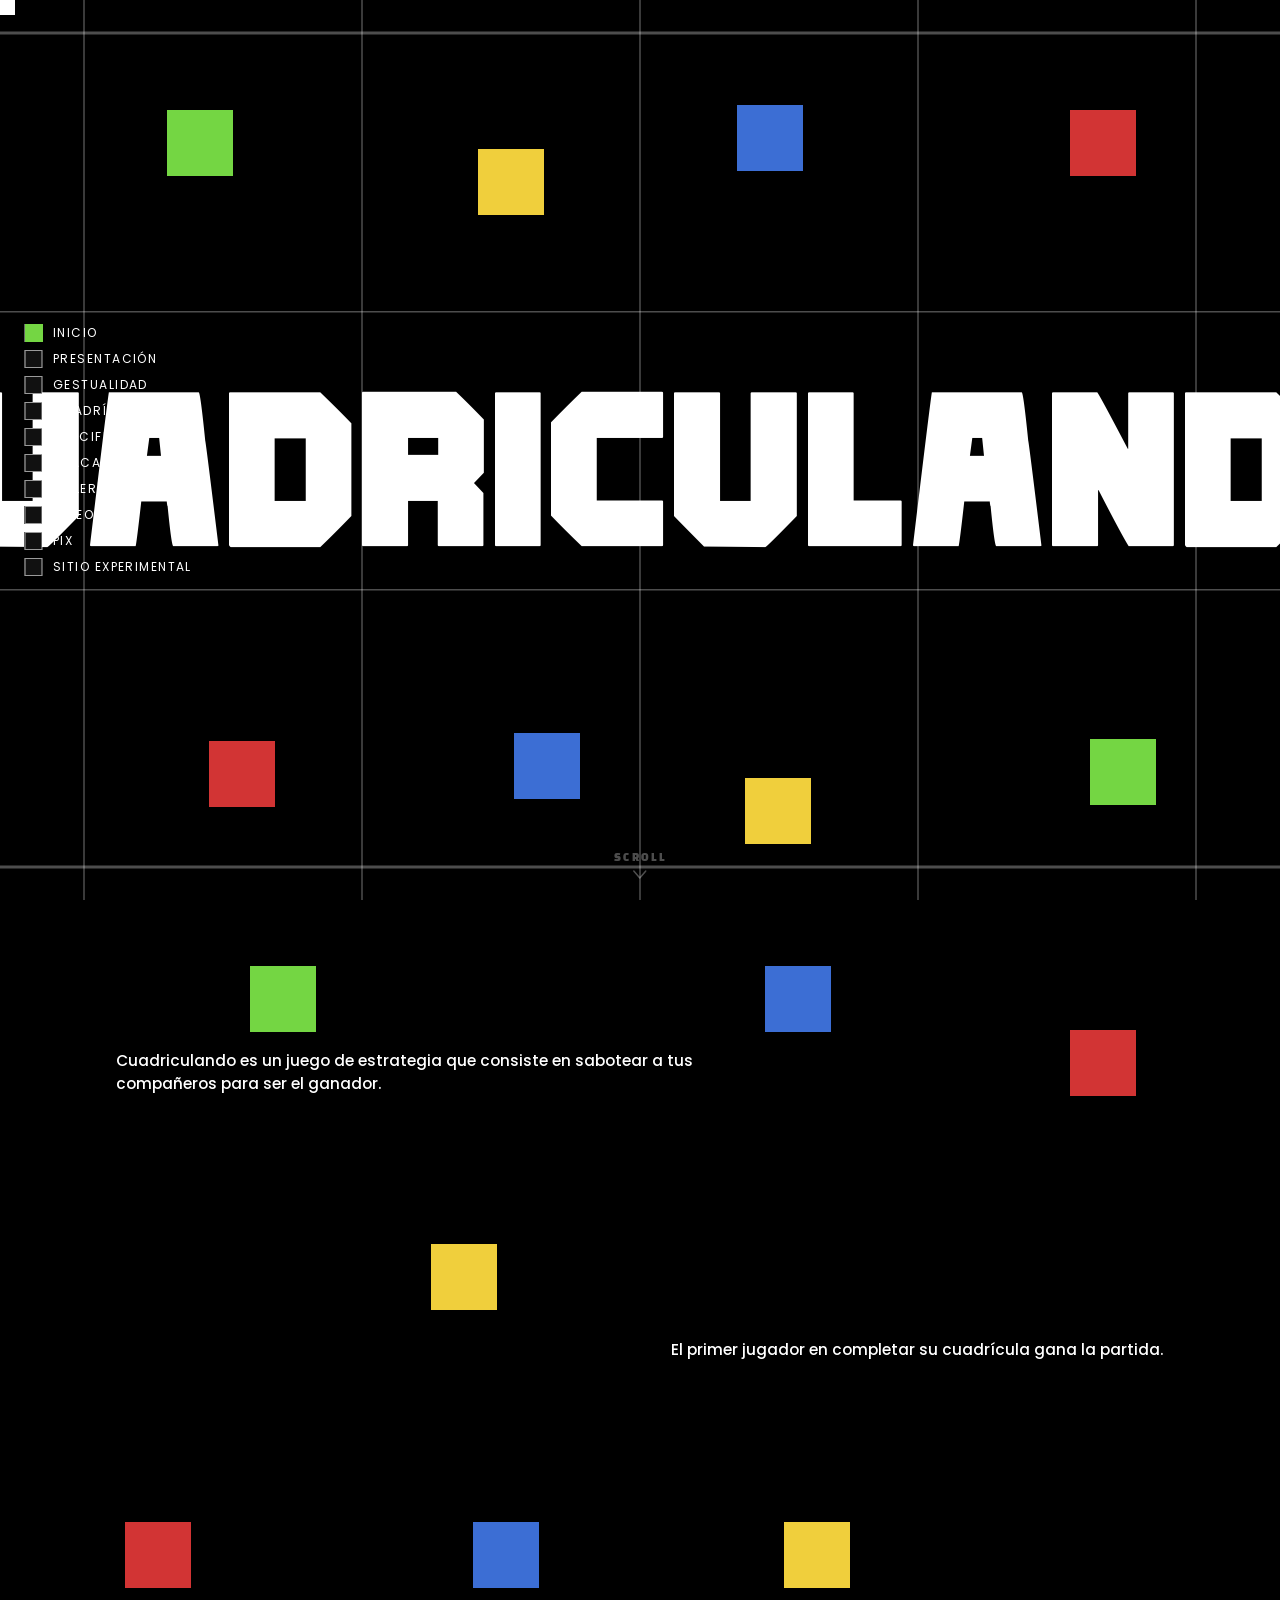
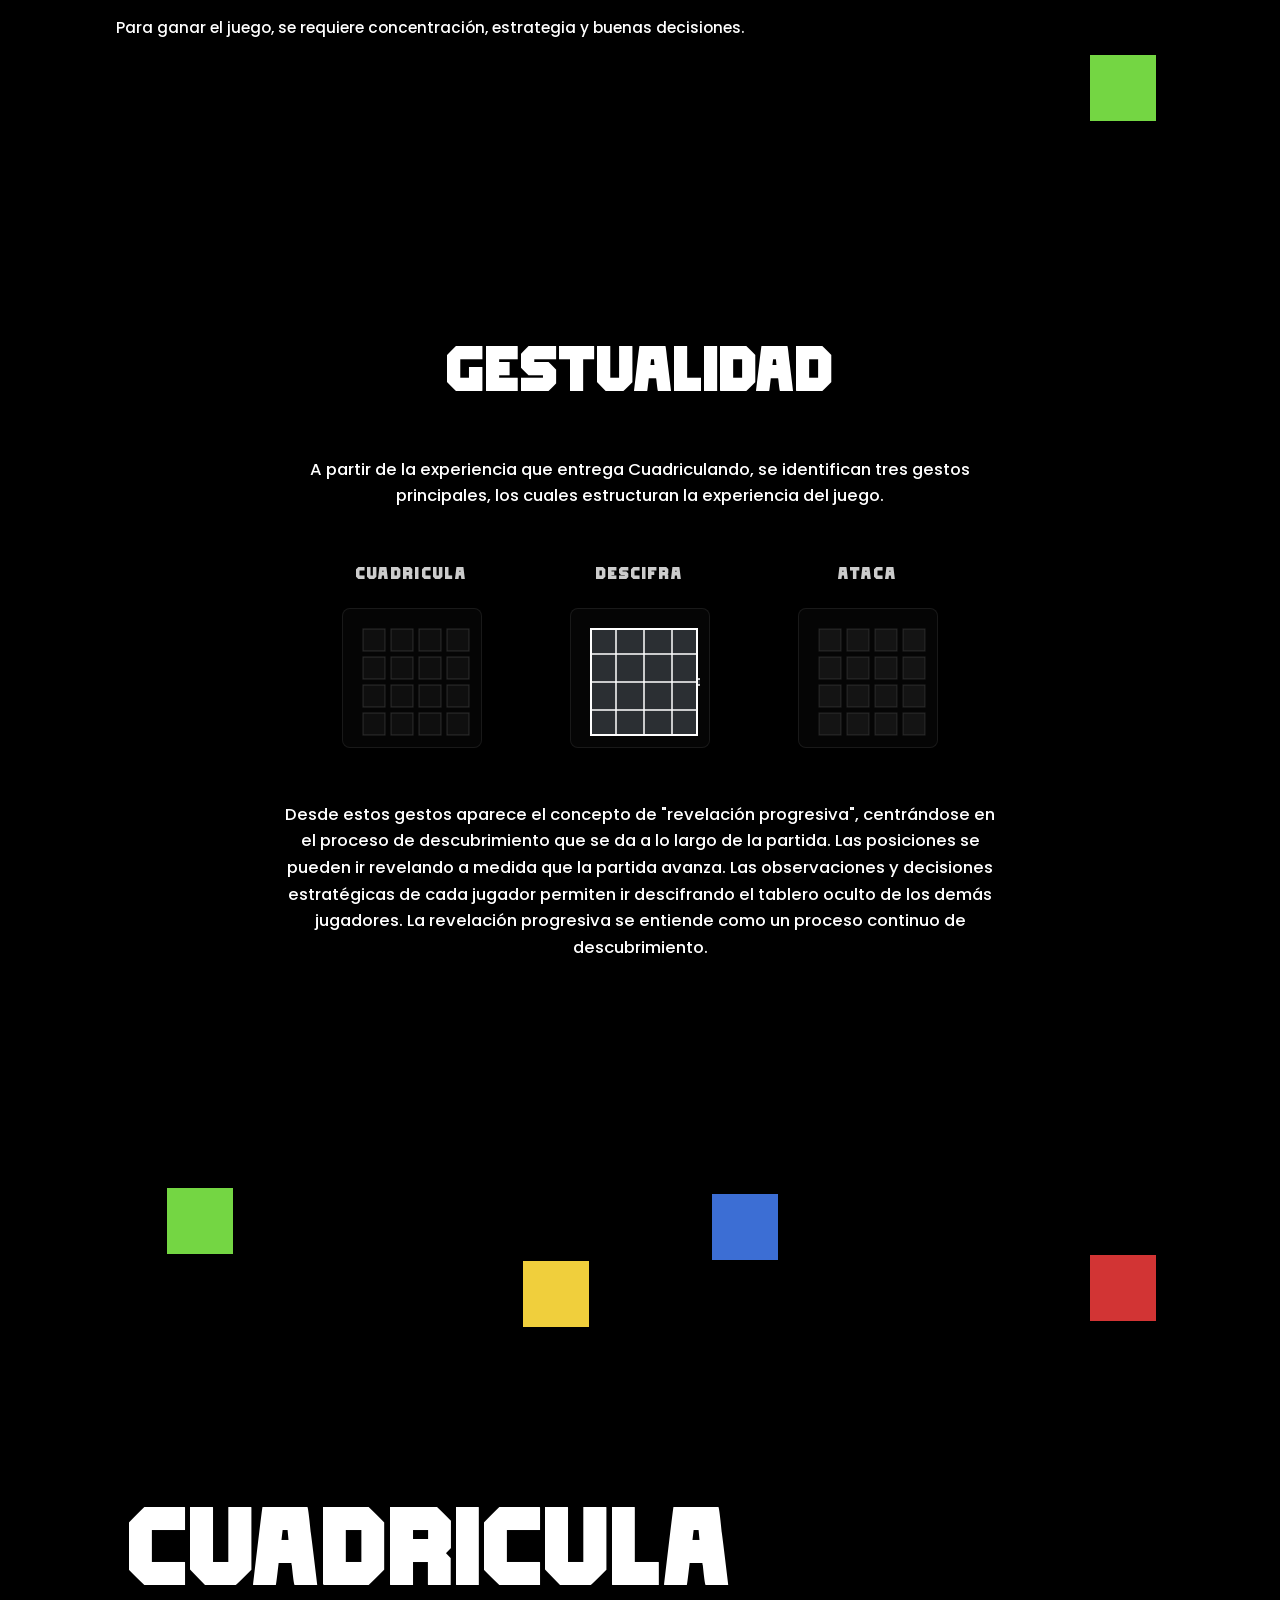
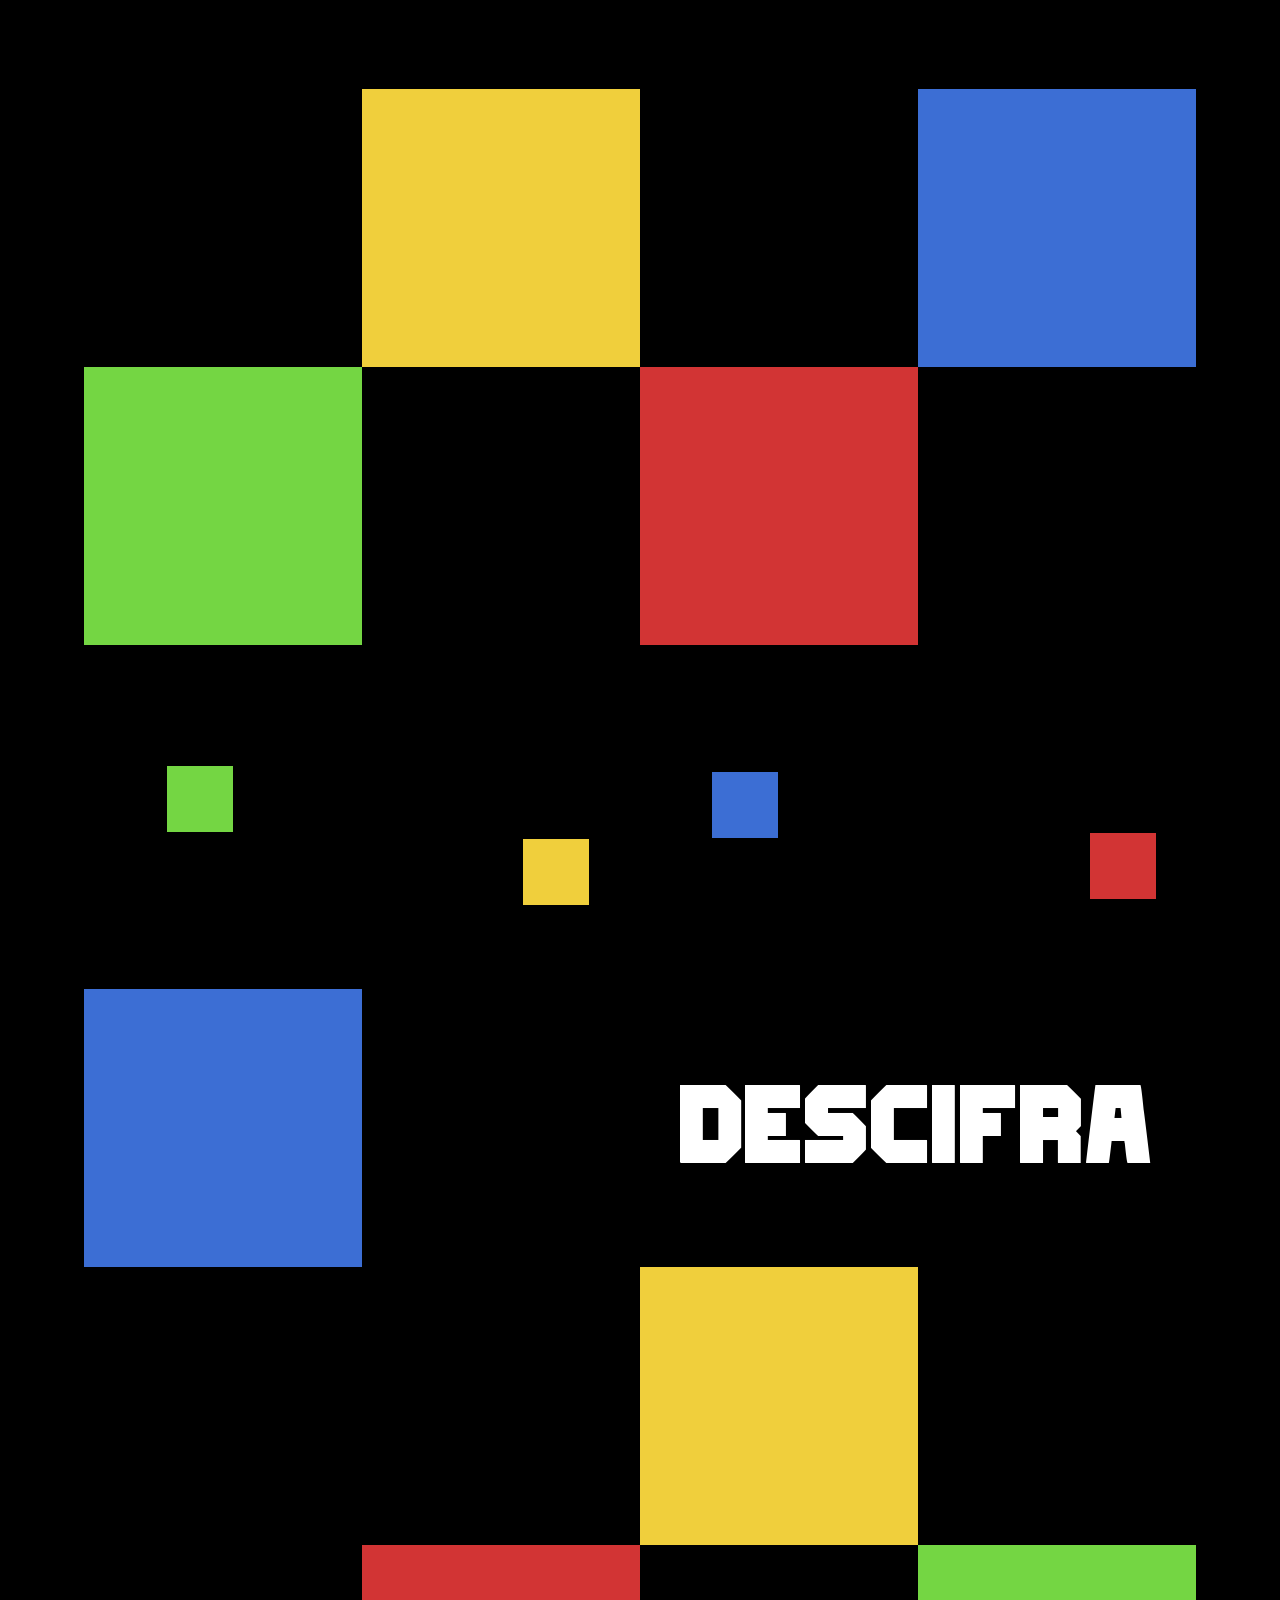
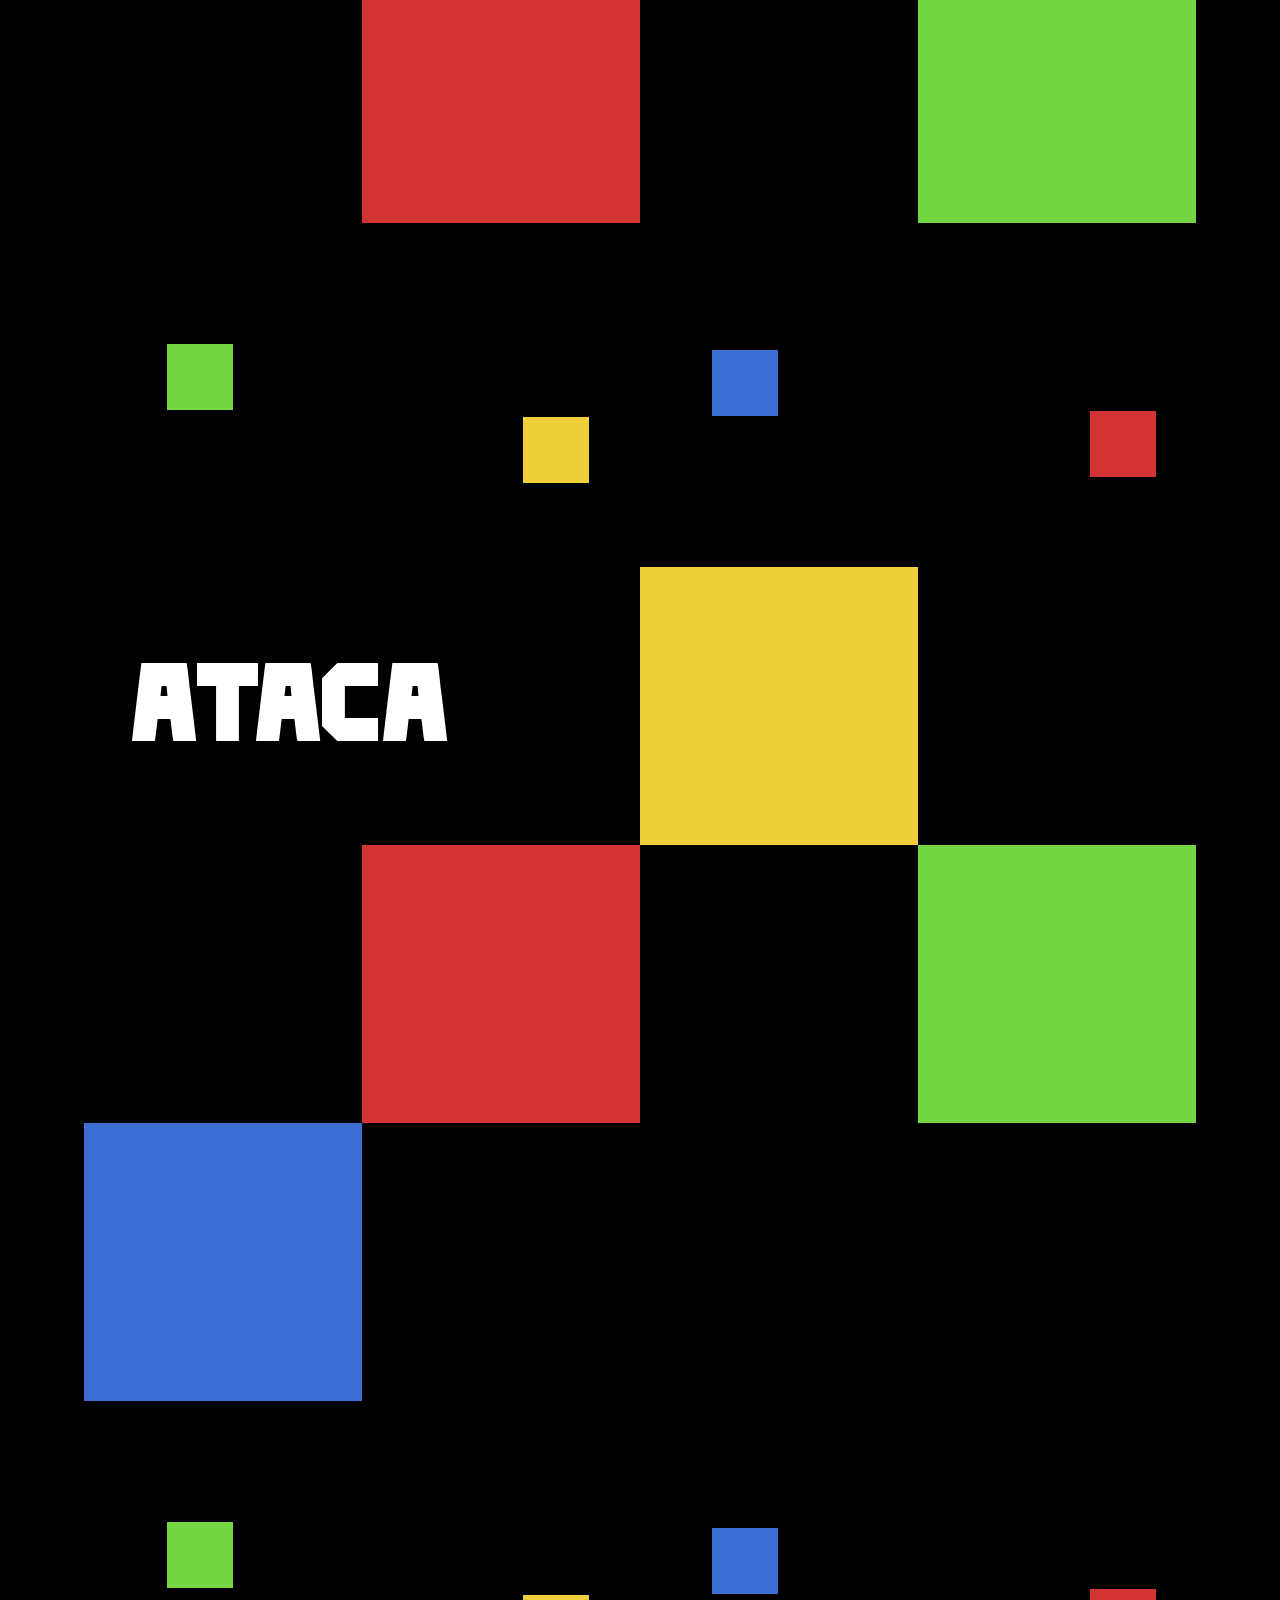
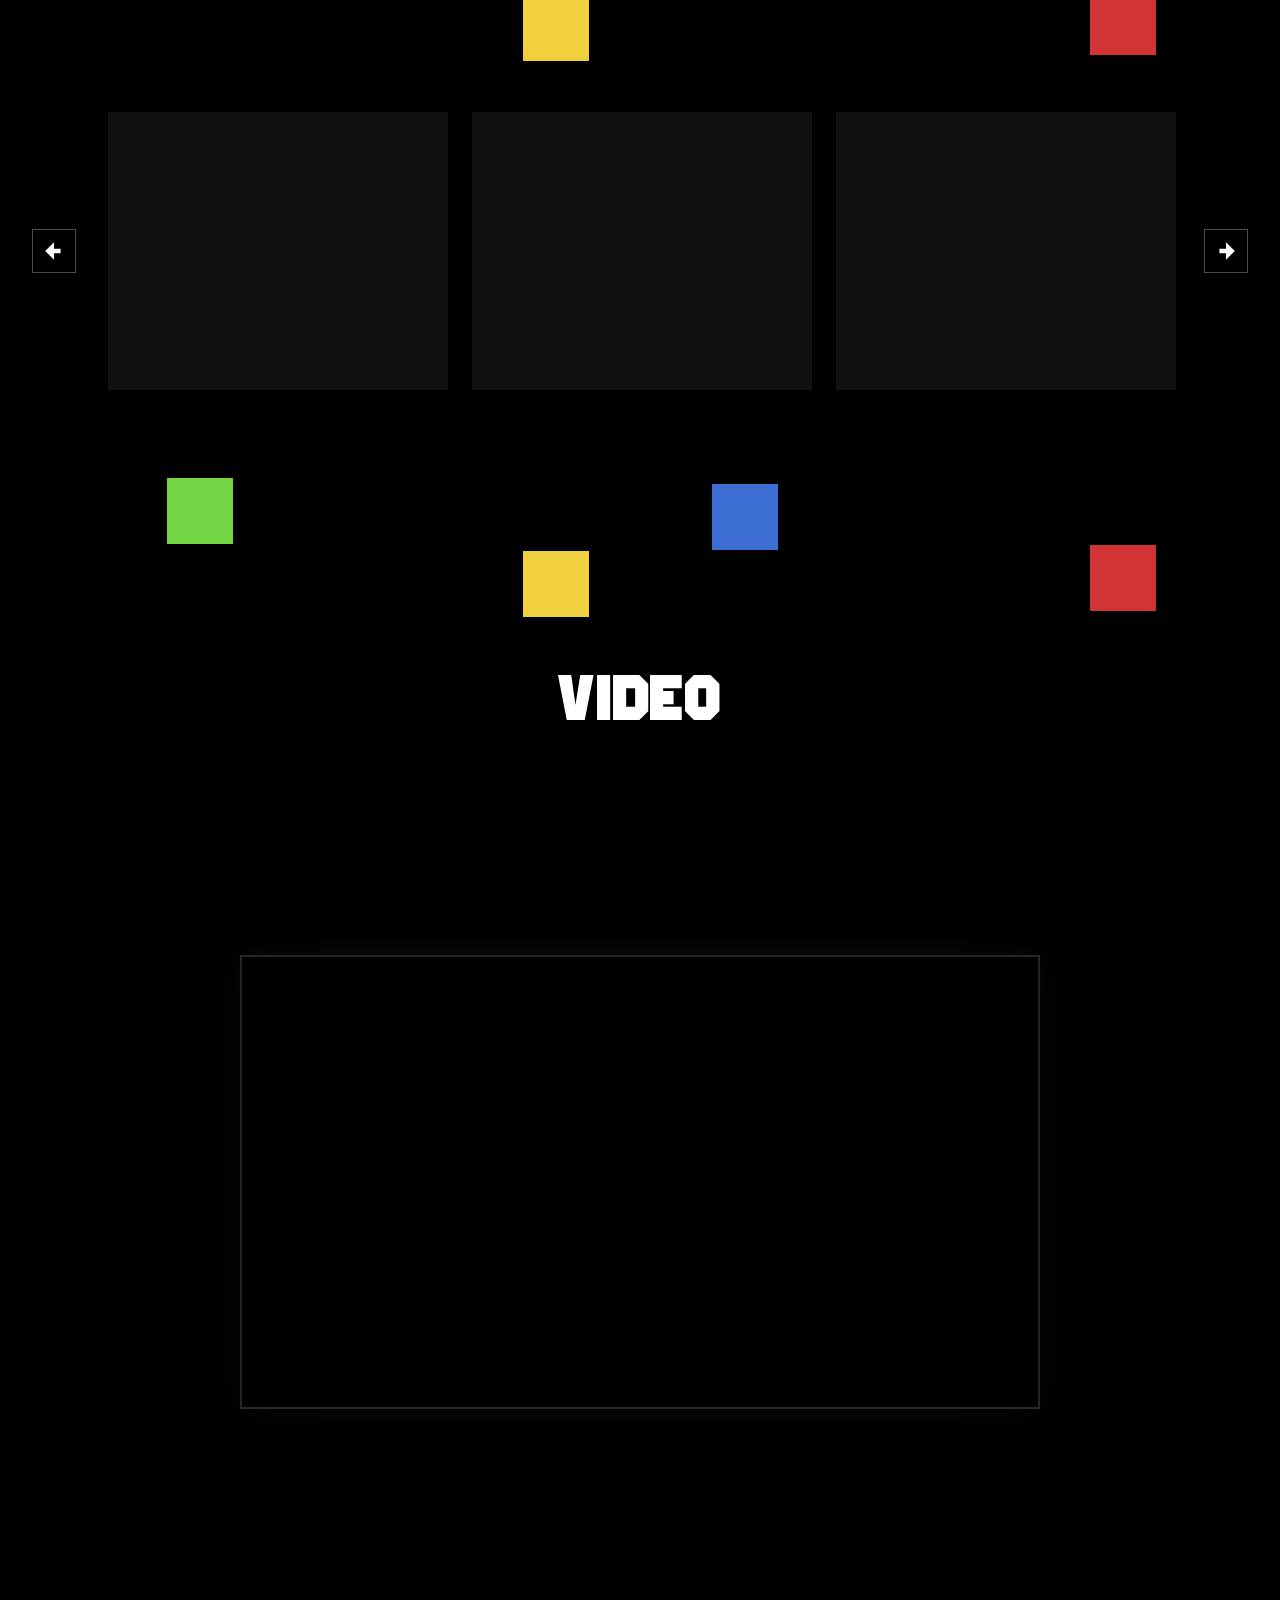
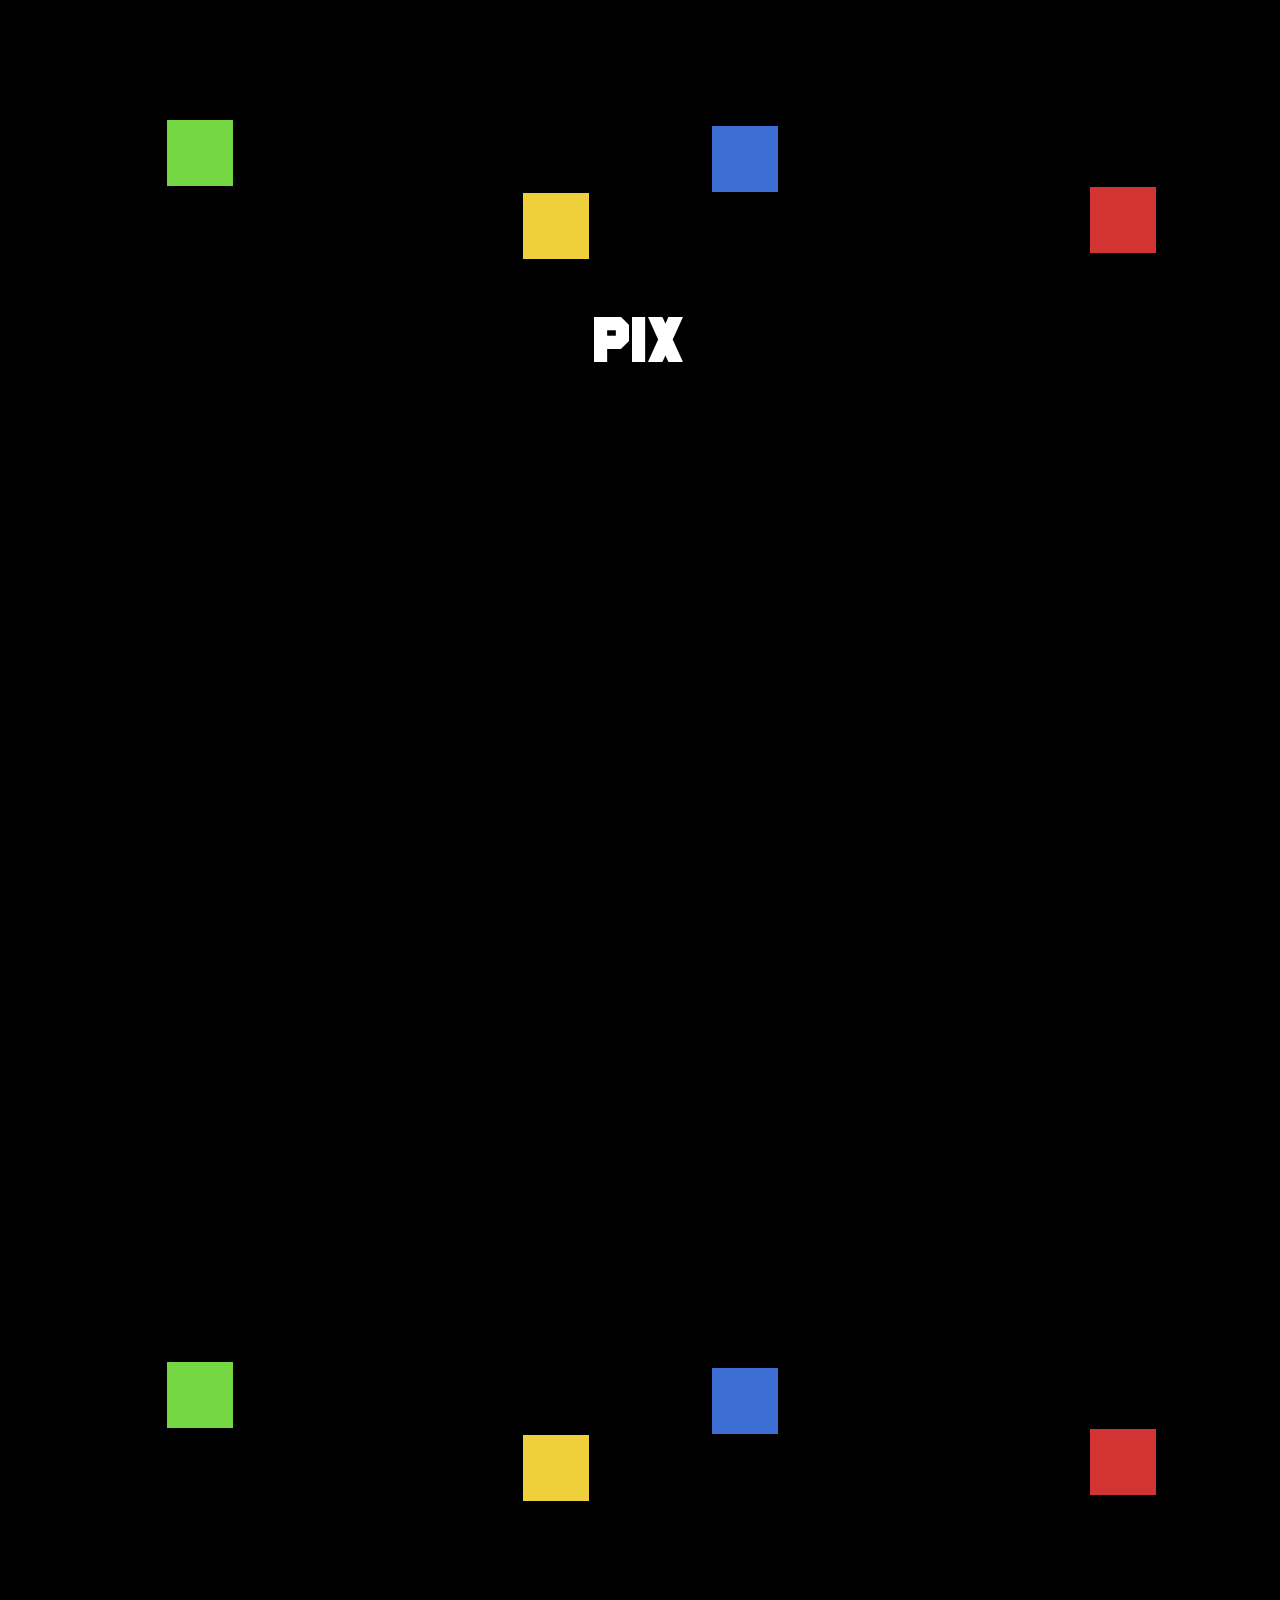
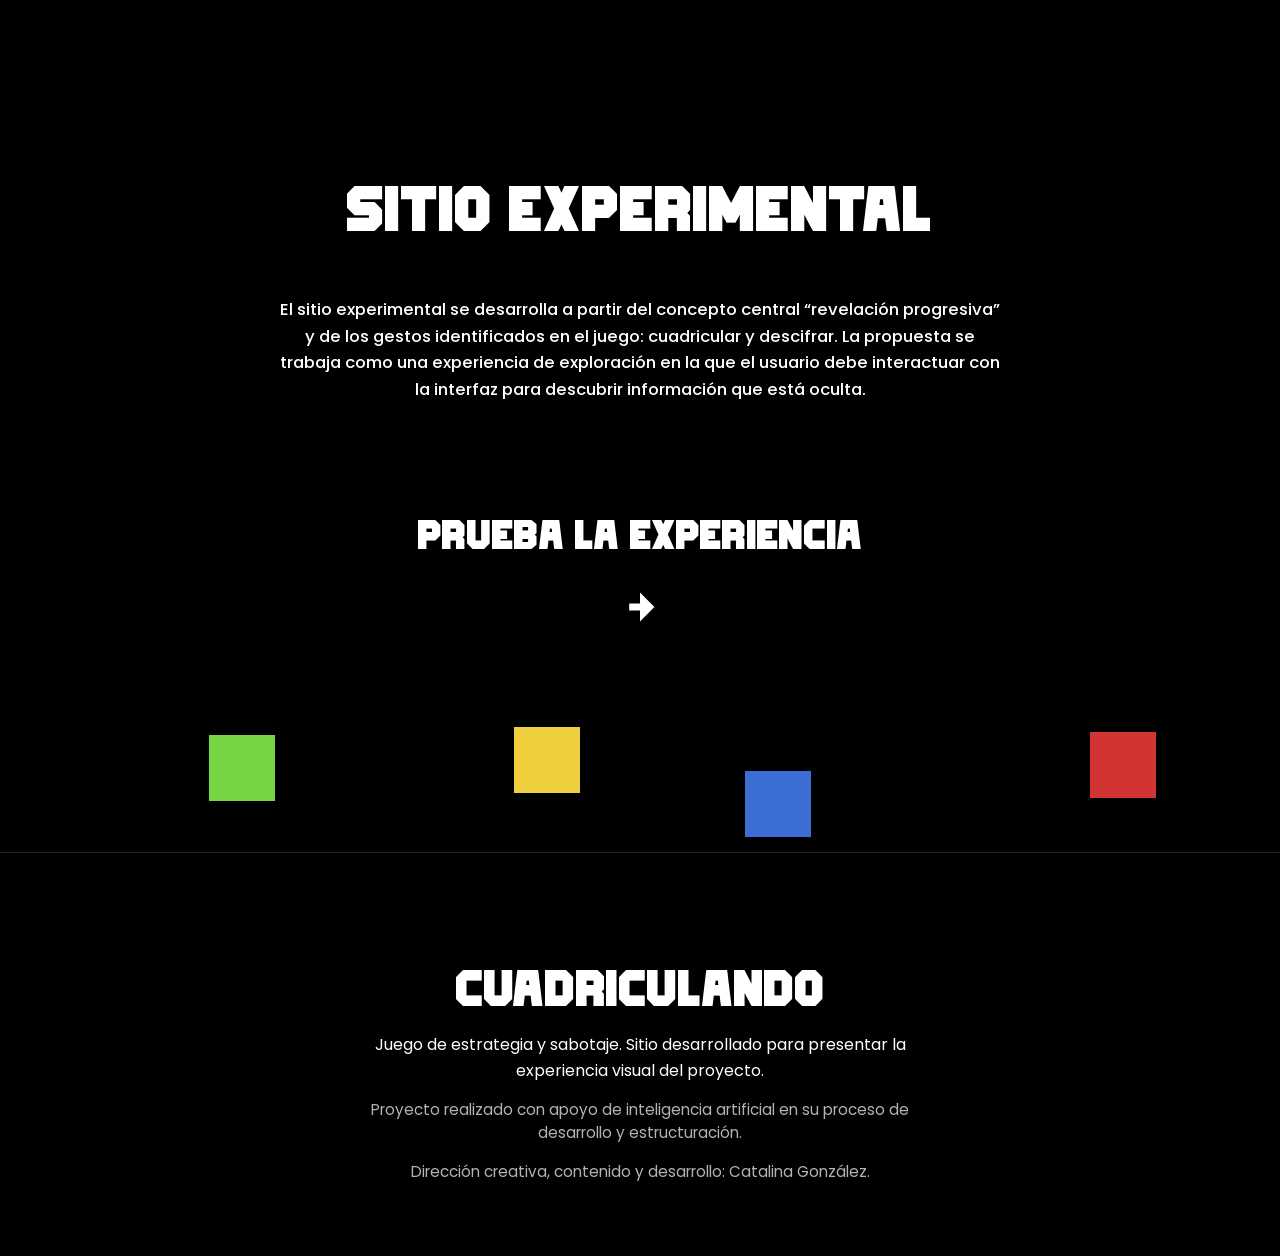
==== commit 7c65918c: "26/06 FINAL" ====
--- a/index.html
+++ b/index.html
@@ -7,8 +7,8 @@
 
   <link rel="preconnect" href="https://fonts.googleapis.com">
   <link rel="preconnect" href="https://fonts.gstatic.com" crossorigin>
-  <link href="https://fonts.googleapis.com/css2?family=Black+Han+Sans&family=Inter:wght@400;600&family=Poppins:wght@400;500;600;700&display=swap" rel="stylesheet">
-  <link rel="stylesheet" href="styles.css?v=5.0">
+  <link href="https://fonts.googleapis.com/css2?family=Bebas+Neue&family=Black+Han+Sans&family=Inter:wght@400;600&family=Poppins:wght@400;500;600;700&display=swap" rel="stylesheet">
+  <link rel="stylesheet" href="styles.css?v=6.0">
 </head>
 <body>
 
@@ -40,8 +40,8 @@
   <a href="#sP" class="side-index__btn c-azul" aria-label="PIX">
     <span class="side-index__label">PIX</span>
   </a>
-  <a href="#s6" class="side-index__btn c-rojo" aria-label="Experiencia">
-    <span class="side-index__label">Experiencia</span>
+  <a href="#s6" class="side-index__btn c-rojo" aria-label="Sitio experimental">
+    <span class="side-index__label">Sitio experimental</span>
   </a>
 </nav>
 
@@ -68,7 +68,7 @@
     <span class="hero-letter hover-amarillo" id="lr">R</span>
     <span class="hero-letter hover-verde" id="li">I</span>
     <span class="hero-letter hover-rojo" id="lcu">C</span>
-    <span class="hero-letter hover-azul">U</span>
+    <span class="hero-letter hover-azul" id="lu">U</span>
     <span class="hero-letter hover-verde">L</span>
     <span class="hero-letter hover-amarillo">A</span>
     <span class="hero-letter hover-rojo" id="ln">N</span>
@@ -76,12 +76,6 @@
     <span class="hero-letter hover-verde">O</span>
   </h1>
 
-  <div class="hero-sq-container">
-    <div id="sq1" class="hero-sq sq-verde"></div>
-    <div id="sq2" class="hero-sq sq-amarillo"></div>
-    <div id="sq3" class="hero-sq sq-azul"></div>
-    <div id="sq4" class="hero-sq sq-rojo"></div>
-  </div>
 
   <div class="scroll-hint">
     <span>scroll</span>
@@ -123,9 +117,127 @@
     </p>
 
     <div class="botones-container">
-      <a href="#s3" class="enlace-accion">Cuadricula</a>
-      <a href="#s4" class="enlace-accion">Descifra</a>
-      <a href="#s5" class="enlace-accion">Ataca</a>
+      <div class="gesto-card">
+        <a href="#s3" class="enlace-accion">Cuadricula</a>
+        <div class="gesto-diagrama" id="diag-cuadricula">
+          <svg width="120" height="120" viewBox="0 0 120 120" aria-hidden="true">
+            <!-- 16 Cells in spiral order -->
+            <rect class="grid-fill-cell" x="11" y="11" width="22" height="22" style="animation-delay: 0.1s;" />
+            <rect class="grid-fill-cell" x="39" y="11" width="22" height="22" style="animation-delay: 0.2s;" />
+            <rect class="grid-fill-cell" x="67" y="11" width="22" height="22" style="animation-delay: 0.3s;" />
+            <rect class="grid-fill-cell" x="95" y="11" width="22" height="22" style="animation-delay: 0.4s;" />
+            <rect class="grid-fill-cell" x="95" y="39" width="22" height="22" style="animation-delay: 0.5s;" />
+            <rect class="grid-fill-cell" x="95" y="67" width="22" height="22" style="animation-delay: 0.6s;" />
+            <rect class="grid-fill-cell" x="95" y="95" width="22" height="22" style="animation-delay: 0.7s;" />
+            <rect class="grid-fill-cell" x="67" y="95" width="22" height="22" style="animation-delay: 0.8s;" />
+            <rect class="grid-fill-cell" x="39" y="95" width="22" height="22" style="animation-delay: 0.9s;" />
+            <rect class="grid-fill-cell" x="11" y="95" width="22" height="22" style="animation-delay: 1.0s;" />
+            <rect class="grid-fill-cell" x="11" y="67" width="22" height="22" style="animation-delay: 1.1s;" />
+            <rect class="grid-fill-cell" x="11" y="39" width="22" height="22" style="animation-delay: 1.2s;" />
+            <rect class="grid-fill-cell" x="39" y="39" width="22" height="22" style="animation-delay: 1.3s;" />
+            <rect class="grid-fill-cell" x="67" y="39" width="22" height="22" style="animation-delay: 1.4s;" />
+            <rect class="grid-fill-cell" x="67" y="67" width="22" height="22" style="animation-delay: 1.5s;" />
+            <rect class="grid-fill-cell" x="39" y="67" width="22" height="22" style="animation-delay: 1.6s;" />
+          </svg>
+        </div>
+      </div>
+
+      <div class="gesto-card">
+        <a href="#s4" class="enlace-accion">Descifra</a>
+        <div class="gesto-diagrama" id="diag-descifra">
+          <svg width="120" height="120" viewBox="0 0 120 120" aria-hidden="true" style="overflow: hidden;">
+            <!-- Grid Underneath -->
+            <rect x="11" y="11" width="22" height="22" fill="none" stroke="rgba(255,255,255,0.08)" stroke-width="1" />
+            <rect x="39" y="11" width="22" height="22" fill="none" stroke="rgba(255,255,255,0.08)" stroke-width="1" />
+            <rect x="67" y="11" width="22" height="22" fill="none" stroke="rgba(255,255,255,0.08)" stroke-width="1" />
+            <rect x="95" y="11" width="22" height="22" fill="none" stroke="rgba(255,255,255,0.08)" stroke-width="1" />
+            
+            <rect x="11" y="39" width="22" height="22" fill="none" stroke="rgba(255,255,255,0.08)" stroke-width="1" />
+            <rect x="39" y="39" width="22" height="22" fill="none" stroke="rgba(255,255,255,0.08)" stroke-width="1" />
+            <rect x="67" y="39" width="22" height="22" fill="none" stroke="rgba(255,255,255,0.08)" stroke-width="1" />
+            <rect x="95" y="39" width="22" height="22" fill="none" stroke="rgba(255,255,255,0.08)" stroke-width="1" />
+            
+            <rect x="11" y="67" width="22" height="22" fill="none" stroke="rgba(255,255,255,0.08)" stroke-width="1" />
+            <rect x="39" y="67" width="22" height="22" fill="none" stroke="rgba(255,255,255,0.08)" stroke-width="1" />
+            <rect x="67" y="67" width="22" height="22" fill="none" stroke="rgba(255,255,255,0.08)" stroke-width="1" />
+            <rect x="95" y="67" width="22" height="22" fill="none" stroke="rgba(255,255,255,0.08)" stroke-width="1" />
+            
+            <rect x="11" y="95" width="22" height="22" fill="none" stroke="rgba(255,255,255,0.08)" stroke-width="1" />
+            <rect x="39" y="95" width="22" height="22" fill="none" stroke="rgba(255,255,255,0.08)" stroke-width="1" />
+            <rect x="67" y="95" width="22" height="22" fill="none" stroke="rgba(255,255,255,0.08)" stroke-width="1" />
+            <rect x="95" y="95" width="22" height="22" fill="none" stroke="rgba(255,255,255,0.08)" stroke-width="1" />
+
+            <!-- Colored tokens underneath -->
+            <!-- Red Square Fichas Underneath (same style as Cuadricula cells but Red) -->
+            <rect x="95" y="11" width="22" height="22" fill="var(--rojo)" stroke="var(--rojo)" stroke-width="1.2" />
+            <rect x="39" y="39" width="22" height="22" fill="var(--rojo)" stroke="var(--rojo)" stroke-width="1.2" />
+            <rect x="67" y="67" width="22" height="22" fill="var(--rojo)" stroke="var(--rojo)" stroke-width="1.2" />
+            <rect x="11" y="95" width="22" height="22" fill="var(--rojo)" stroke="var(--rojo)" stroke-width="1.2" />
+
+            <!-- La Paleta (Sliding Tapa) -->
+            <g class="paleta-deslizable">
+              <!-- Rectangular Stick Handle (Varilla/Palo) extending from center-right -->
+              <rect x="109" y="61" width="20" height="6" fill="#2b2f33" stroke="#ffffff" stroke-width="1.5" />
+              <!-- Completely Square Main Plate -->
+              <rect x="11" y="11" width="106" height="106" fill="#2b2f33" stroke="#ffffff" stroke-width="2" />
+              <!-- White grid lines matching the 3D palette texture -->
+              <line x1="36" y1="11" x2="36" y2="117" stroke="#ffffff" stroke-width="1.5"/>
+              <line x1="64" y1="11" x2="64" y2="117" stroke="#ffffff" stroke-width="1.5"/>
+              <line x1="92" y1="11" x2="92" y2="117" stroke="#ffffff" stroke-width="1.5"/>
+              <line x1="11" y1="36" x2="117" y2="36" stroke="#ffffff" stroke-width="1.5"/>
+              <line x1="11" y1="64" x2="117" y2="64" stroke="#ffffff" stroke-width="1.5"/>
+              <line x1="11" y1="92" x2="117" y2="92" stroke="#ffffff" stroke-width="1.5"/>
+            </g>
+          </svg>
+        </div>
+      </div>
+
+      <div class="gesto-card">
+        <a href="#s5" class="enlace-accion">Ataca</a>
+        <div class="gesto-diagrama" id="diag-ataca">
+          <svg width="120" height="120" viewBox="0 0 120 120" aria-hidden="true">
+            <!-- Dark Board Grid (like the palette grid) -->
+            <rect class="board-grid-cell" x="11" y="11" width="22" height="22" />
+            <rect class="board-grid-cell" x="39" y="11" width="22" height="22" />
+            <rect class="board-grid-cell" x="67" y="11" width="22" height="22" />
+            <rect class="board-grid-cell" x="95" y="11" width="22" height="22" />
+            
+            <rect class="board-grid-cell" x="11" y="39" width="22" height="22" />
+            <rect class="board-grid-cell" x="39" y="39" width="22" height="22" />
+            <rect class="board-grid-cell" x="67" y="39" width="22" height="22" />
+            <rect class="board-grid-cell" x="95" y="39" width="22" height="22" />
+            
+            <rect class="board-grid-cell" x="11" y="67" width="22" height="22" />
+            <rect class="board-grid-cell" x="39" y="67" width="22" height="22" />
+            <rect class="board-grid-cell" x="67" y="67" width="22" height="22" />
+            <rect class="board-grid-cell" x="95" y="67" width="22" height="22" />
+            
+            <rect class="board-grid-cell" x="11" y="95" width="22" height="22" />
+            <rect class="board-grid-cell" x="39" y="95" width="22" height="22" />
+            <rect class="board-grid-cell" x="67" y="95" width="22" height="22" />
+            <rect class="board-grid-cell" x="95" y="95" width="22" height="22" />
+
+            <!-- Three Cross pieces (X) falling in sequentially -->
+            <!-- Cross 1 at R0C1 (center 50, 22) -->
+            <g class="cross-piece cross-piece-1">
+              <!-- Gray Square Token Body -->
+              <rect x="40" y="12" width="20" height="20" fill="#7a888e" />
+              <!-- X cutout hole simulated with background grid cell color -->
+              <path d="M44,16 L56,28 M56,16 L44,28" stroke="#141414" stroke-width="3" stroke-linecap="round"/>
+            </g>
+            <!-- Cross 2 at R2C2 (center 78, 78) -->
+            <g class="cross-piece cross-piece-2">
+              <rect x="68" y="68" width="20" height="20" fill="#7a888e" />
+              <path d="M72,72 L84,84 M84,72 L72,84" stroke="#141414" stroke-width="3" stroke-linecap="round"/>
+            </g>
+            <!-- Cross 3 at R3C0 (center 22, 106) -->
+            <g class="cross-piece cross-piece-3">
+              <rect x="12" y="96" width="20" height="20" fill="#7a888e" />
+              <path d="M16,100 L28,112 M28,100 L16,112" stroke="#141414" stroke-width="3" stroke-linecap="round"/>
+            </g>
+          </svg>
+        </div>
+      </div>
     </div>
 
     <p class="t-body center-text" id="sG-text-2">
@@ -258,9 +370,17 @@
   <!-- GALERÍA -->
   <section class="screen section-blocks" id="s-gallery" aria-labelledby="gallery-heading">
     <div class="carousel-wrap" data-col="1" data-row="1">
-      <button class="gallery-arrow" id="gallery-prev" type="button" aria-label="Foto anterior">&larr;</button>
+      <button class="gallery-arrow" id="gallery-prev" type="button" aria-label="Foto anterior">
+        <svg viewBox="0 0 100 100" width="22" height="22" fill="currentColor">
+          <path d="M80,40 L50,40 L50,10 L10,50 L50,90 L50,60 L80,60 Z"/>
+        </svg>
+      </button>
       <div class="gallery-track" id="gallery-track" role="region" aria-label="Galería de fotos"></div>
-      <button class="gallery-arrow" id="gallery-next" type="button" aria-label="Foto siguiente">&rarr;</button>
+      <button class="gallery-arrow" id="gallery-next" type="button" aria-label="Foto siguiente">
+        <svg viewBox="0 0 100 100" width="22" height="22" fill="currentColor">
+          <path d="M20,40 L50,40 L50,10 L90,50 L50,90 L50,60 L20,60 Z"/>
+        </svg>
+      </button>
     </div>
   </section>
 
@@ -306,19 +426,31 @@
     </div>
   </section>
 
-  <!-- EXPERIENCIA -->
+  <div class="sep-row">
+    <span class="sep-dot dot-verde"></span>
+    <span class="sep-dot dot-amarillo"></span>
+    <span class="sep-dot dot-azul"></span>
+    <span class="sep-dot dot-rojo"></span>
+  </div>
+
+  <!-- SITIO EXPERIMENTAL & EXPERIENCIA -->
   <section class="screen" id="s6" onclick="window.open('experimental.html?v=25.0', '_blank')">
+    <h2 class="t-title center-title" id="s-experimental-title">Sitio experimental</h2>
+    <p class="t-body center-text" id="s-experimental-text">
+      El sitio experimental se desarrolla a partir del concepto central “revelación progresiva” y de los gestos identificados en el juego: cuadricular y descifrar. La propuesta se trabaja como una experiencia de exploración en la que el usuario debe interactuar con la interfaz para descubrir información que está oculta.
+    </p>
+
     <h2 class="t-title interactive-title" id="s6-title">
       <span class="text-default">PRUEBA LA EXPERIENCIA</span>
       <span class="text-hover">NO TE CONFÍES</span>
     </h2>
 
-    <div class="title-arrow" id="s6-arrow">→</div>
-
-    <div id="f1" class="dot dot-verde"></div>
-    <div id="f2" class="dot dot-amarillo"></div>
-    <div id="f3" class="dot dot-azul"></div>
-    <div id="f4" class="dot dot-rojo"></div>
+    <div class="title-arrow" id="s6-arrow">
+      <svg viewBox="0 0 100 100" width="36" height="36" fill="currentColor">
+        <path d="M20,40 L50,40 L50,10 L90,50 L50,90 L50,60 L20,60 Z"/>
+      </svg>
+    </div>
+
     <div id="f5" class="dot dot-verde"></div>
     <div id="f6" class="dot dot-amarillo"></div>
     <div id="f7" class="dot dot-azul"></div>
@@ -351,7 +483,7 @@
     <img id="lightbox-image" src="" alt="Vista ampliada">
     <div id="lightbox-3d-container" style="display: none; width: 100%; height: 100%; position: relative;">
       <div class="controls-3d" aria-label="Controles del visor 3D">
-        <button class="btn-3d is-active" id="btn-3d-rotate" type="button" aria-label="Rotación automática">Auto Gira</button>
+        <button class="btn-3d is-active" id="btn-3d-rotate" type="button" aria-label="Rotación automática">Rotación automática</button>
         <button class="btn-3d" id="btn-3d-top" type="button" aria-label="Vista superior">Cenital</button>
         <button class="btn-3d" id="btn-3d-persp" type="button" aria-label="Vista perspectiva">Perspectiva</button>
       </div>
@@ -361,7 +493,7 @@
     </div>
     <div id="lightbox-box3d-container" style="display: none; width: 100%; height: 100%; position: relative;">
       <div class="controls-3d" aria-label="Controles del visor de la caja 3D">
-        <button class="btn-3d is-active" id="btn-box3d-rotate" type="button" aria-label="Rotación automática">Auto Gira</button>
+        <button class="btn-3d is-active" id="btn-box3d-rotate" type="button" aria-label="Rotación automática">Rotación automática</button>
         <button class="btn-3d" id="btn-box3d-top" type="button" aria-label="Vista superior">Cenital</button>
         <button class="btn-3d" id="btn-box3d-persp" type="button" aria-label="Vista perspectiva">Perspectiva</button>
       </div>
@@ -371,7 +503,7 @@
     </div>
     <div id="lightbox-cards3d-container" style="display: none; width: 100%; height: 100%; position: relative;">
       <div class="controls-3d" aria-label="Controles del visor de la caja de cartas 3D">
-        <button class="btn-3d is-active" id="btn-cards3d-rotate" type="button" aria-label="Rotación automática">Auto Gira</button>
+        <button class="btn-3d is-active" id="btn-cards3d-rotate" type="button" aria-label="Rotación automática">Rotación automática</button>
         <button class="btn-3d" id="btn-cards3d-top" type="button" aria-label="Vista superior">Cenital</button>
         <button class="btn-3d" id="btn-cards3d-persp" type="button" aria-label="Vista perspectiva">Perspectiva</button>
       </div>
@@ -381,7 +513,7 @@
     </div>
     <div id="lightbox-ruleta3d-container" style="display: none; width: 100%; height: 100%; position: relative;">
       <div class="controls-3d" aria-label="Controles del visor de la ruleta 3D">
-        <button class="btn-3d is-active" id="btn-ruleta3d-rotate" type="button" aria-label="Rotación automática">Auto Gira</button>
+        <button class="btn-3d is-active" id="btn-ruleta3d-rotate" type="button" aria-label="Rotación automática">Rotación automática</button>
         <button class="btn-3d" id="btn-ruleta3d-top" type="button" aria-label="Vista frontal">Frontal</button>
         <button class="btn-3d" id="btn-ruleta3d-persp" type="button" aria-label="Vista perspectiva">Perspectiva</button>
         <button class="btn-3d" id="btn-ruleta3d-spin" type="button" aria-label="Girar ruleta" style="background-color: #d23434; color: white; border-color: #d23434;">¡Girar!</button>
@@ -392,7 +524,7 @@
     </div>
     <div id="lightbox-cuadriculas3d-container" style="display: none; width: 100%; height: 100%; position: relative;">
       <div class="controls-3d" aria-label="Controles del visor de las cuadrículas 3D">
-        <button class="btn-3d is-active" id="btn-cuadriculas3d-rotate" type="button" aria-label="Rotación automática">Auto Gira</button>
+        <button class="btn-3d is-active" id="btn-cuadriculas3d-rotate" type="button" aria-label="Rotación automática">Rotación automática</button>
         <button class="btn-3d" id="btn-cuadriculas3d-top" type="button" aria-label="Vista frontal">Frontal</button>
         <button class="btn-3d" id="btn-cuadriculas3d-persp" type="button" aria-label="Vista perspectiva">Perspectiva</button>
       </div>
@@ -402,9 +534,19 @@
     </div>
     <div id="lightbox-pieces3d-container" style="display: none; width: 100%; height: 100%; position: relative;">
       <div class="controls-3d" aria-label="Controles del visor de las fichas especiales 3D">
-        <button class="btn-3d is-active" id="btn-pieces3d-rotate" type="button" aria-label="Rotación automática">Auto Gira</button>
+        <button class="btn-3d is-active" id="btn-pieces3d-rotate" type="button" aria-label="Rotación automática">Rotación automática</button>
         <button class="btn-3d" id="btn-pieces3d-top" type="button" aria-label="Vista frontal">Frontal</button>
         <button class="btn-3d" id="btn-pieces3d-persp" type="button" aria-label="Vista perspectiva">Perspectiva</button>
+      </div>
+      <div class="hint-3d" aria-hidden="true">
+        <p>Arrastra para girar las piezas o haz clic en la pila para agruparlas o esparcirlas</p>
+      </div>
+    </div>
+    <div id="lightbox-acrylic3d-container" style="display: none; width: 100%; height: 100%; position: relative;">
+      <div class="controls-3d" aria-label="Controles del visor de las piezas de acrílico 3D">
+        <button class="btn-3d is-active" id="btn-acrylic3d-rotate" type="button" aria-label="Rotación automática">Rotación automática</button>
+        <button class="btn-3d" id="btn-acrylic3d-top" type="button" aria-label="Vista frontal">Frontal</button>
+        <button class="btn-3d" id="btn-acrylic3d-persp" type="button" aria-label="Vista perspectiva">Perspectiva</button>
       </div>
       <div class="hint-3d" aria-hidden="true">
         <p>Arrastra para girar las piezas o haz clic en la pila para agruparlas o esparcirlas</p>
@@ -421,7 +563,8 @@
 <script src="ruleta3d.js?v=4.0" defer></script>
 <script src="cuadriculas3d.js?v=3.0" defer></script>
 <script src="pieces3d.js?v=1.0" defer></script>
-<script src="script.js?v=7.0" defer></script>
+<script src="acrylic3d.js?v=1.0" defer></script>
+<script src="script.js?v=7.4" defer></script>
 
 <script>
   const sections = document.querySelectorAll('section[id]');
--- a/styles.css
+++ b/styles.css
@@ -87,7 +87,6 @@
   line-height: 1;
   user-select: none;
 }
-
 .t-body {
   position: absolute;
   z-index: 2;
@@ -262,11 +261,11 @@
   position: absolute;
   z-index: 2;
   width: 100%;
-  text-align: center;
   color: #fff;
-  font-family: 'Inter', sans-serif;
-  font-size: 2rem;
   pointer-events: none;
+  display: flex;
+  justify-content: center;
+  align-items: center;
 }
 
 #grid-overlay {
@@ -458,9 +457,11 @@
   background: rgba(0,0,0,0.25);
   color: #fff;
   font-family: 'Inter', sans-serif;
-  font-size: 1.5rem;
   cursor: pointer;
   transition: border-color 0.2s ease, background 0.2s ease;
+  display: flex;
+  align-items: center;
+  justify-content: center;
 }
 
 .gallery-arrow:hover {
@@ -830,16 +831,20 @@
 }
 
 .pix-wrap {
-  width: min(800px, 100%);
+  width: min(1200px, 95%);
+  height: 520px;
   margin: 0 auto;
   background: transparent;
   color: #fff;
+  overflow: hidden;
 }
 
 .pix-wrap iframe {
-  width: 100%;
-  max-width: 100%;
-  height: 520px;
+  width: 125%;
+  max-width: 125%;
+  height: 650px;
+  transform: scale(0.8);
+  transform-origin: top left;
   border: 0;
   background: #000;
 }
@@ -893,11 +898,6 @@
   color: #fff !important;
 }
 
-.pix-wrap iframe {
-  width: 100%;
-  background: #000;
-  border: 0;
-}
 
 .side-index {
   position: fixed;
@@ -1010,8 +1010,9 @@
   color: #ffffff;
 }
 
-/* Sección S7 / Gestualidad */
-#sG {
+/* Sección S7 / Gestualidad & Experiencia Combinada */
+#sG,
+#s6 {
   display: flex;
   flex-direction: column;
   align-items: center;
@@ -1020,16 +1021,18 @@
   margin: 0;
 }
 
-#sG #sG-title {
+#sG #sG-title,
+#s6 #s-experimental-title {
   position: static;
   display: block;
   width: 100%;
   font-size: clamp(2.2rem, 5vw, 5rem);
   text-align: center;
-  margin-bottom: 8vh;
-}
-
-#sG .center-text {
+  margin-bottom: 6vh;
+}
+
+#sG .center-text,
+#s6 .center-text {
   position: static;
   display: block;
   width: min(720px, 100%);
@@ -1037,6 +1040,30 @@
   font-size: clamp(1rem, 1.3vw, 1.35rem);
   line-height: 1.6;
   text-align: center;
+}
+
+#s6 #s6-title {
+  position: static;
+  display: flex;
+  flex-direction: column;
+  align-items: center;
+  justify-content: center;
+  width: 100%;
+  height: auto;
+  font-size: clamp(1.8rem, 3.2vw, 3.2rem);
+  margin-top: clamp(40px, 12vh, 120px);
+  margin-bottom: 2vh;
+  line-height: 1.2;
+}
+
+#s6 #s6-arrow {
+  position: static;
+  display: flex;
+  justify-content: center;
+  align-items: center;
+  width: 100%;
+  height: auto;
+  margin-top: 10px;
 }
 
 #sG .botones-container {
@@ -1069,6 +1096,164 @@
   opacity: 1;
 }
 
+/* Tarjetas y diagramas de Gestualidad */
+.gesto-card {
+  display: flex;
+  flex-direction: column;
+  align-items: center;
+  gap: 1.5rem;
+  width: 180px;
+  transition: transform 0.3s cubic-bezier(0.16, 1, 0.3, 1);
+}
+
+.gesto-card:hover {
+  transform: translateY(-4px);
+}
+
+.gesto-diagrama {
+  position: relative;
+  width: 140px;
+  height: 140px;
+  background: rgba(255, 255, 255, 0.02);
+  border: 1px solid rgba(255, 255, 255, 0.08);
+  border-radius: 8px;
+  display: flex;
+  align-items: center;
+  justify-content: center;
+  box-sizing: border-box;
+  overflow: hidden;
+  transition: border-color 0.3s ease, background-color 0.3s ease, box-shadow 0.3s ease;
+}
+
+.gesto-card:hover .gesto-diagrama {
+  border-color: rgba(0, 217, 255, 0.3);
+  background-color: rgba(255, 255, 255, 0.04);
+  box-shadow: 0 10px 30px rgba(0, 0, 0, 0.5), 0 0 20px rgba(0, 217, 255, 0.1);
+}
+
+.gesto-card:hover .enlace-accion {
+  color: #00d9ff;
+  opacity: 1;
+}
+
+/* Animaciones del diagrama de Cuadrícula */
+.grid-fill-cell {
+  fill: rgba(255, 255, 255, 0.04);
+  stroke: rgba(255, 255, 255, 0.12);
+  stroke-width: 1.2;
+  transform-box: fill-box;
+  transform-origin: center;
+  animation: cell-fill-anim 4.5s infinite ease-in-out;
+}
+
+@keyframes cell-fill-anim {
+  0%, 8% {
+    fill: rgba(255, 255, 255, 0.04);
+    stroke: rgba(255, 255, 255, 0.12);
+    transform: scale(0.85);
+  }
+  18%, 78% {
+    fill: var(--azul);
+    stroke: var(--azul);
+    transform: scale(1);
+    filter: drop-shadow(0 0 2px rgba(60, 110, 212, 0.5));
+  }
+  88%, 100% {
+    fill: rgba(255, 255, 255, 0.04);
+    stroke: rgba(255, 255, 255, 0.12);
+    transform: scale(0.85);
+  }
+}
+
+/* Animaciones del diagrama de Descifra */
+.paleta-deslizable {
+  transform-box: view-box;
+  transform-origin: center;
+  animation: paleta-slide-anim 4.5s infinite cubic-bezier(0.25, 1, 0.5, 1);
+}
+
+@keyframes paleta-slide-anim {
+  0%, 15% {
+    transform: translateX(0);
+  }
+  40%, 75% {
+    transform: translateX(106px);
+  }
+  90%, 100% {
+    transform: translateX(0);
+  }
+}
+
+/* Animaciones del diagrama de Ataca */
+.board-grid-cell {
+  fill: #141414;
+  stroke: rgba(255, 255, 255, 0.1);
+  stroke-width: 1.2;
+}
+
+.cross-piece {
+  transform-box: fill-box;
+  transform-origin: center;
+  opacity: 0;
+}
+
+.cross-piece-1 {
+  animation: cross-anim-1 5s infinite cubic-bezier(0.34, 1.56, 0.64, 1);
+}
+
+.cross-piece-2 {
+  animation: cross-anim-2 5s infinite cubic-bezier(0.34, 1.56, 0.64, 1);
+}
+
+.cross-piece-3 {
+  animation: cross-anim-3 5s infinite cubic-bezier(0.34, 1.56, 0.64, 1);
+}
+
+@keyframes cross-anim-1 {
+  0%, 8% {
+    opacity: 0;
+    transform: scale(1.8);
+  }
+  14%, 80% {
+    opacity: 1;
+    transform: scale(1);
+  }
+  86%, 100% {
+    opacity: 0;
+    transform: scale(0.85);
+  }
+}
+
+@keyframes cross-anim-2 {
+  0%, 20% {
+    opacity: 0;
+    transform: scale(1.8);
+  }
+  26%, 80% {
+    opacity: 1;
+    transform: scale(1);
+  }
+  86%, 100% {
+    opacity: 0;
+    transform: scale(0.85);
+  }
+}
+
+@keyframes cross-anim-3 {
+  0%, 32% {
+    opacity: 0;
+    transform: scale(1.8);
+  }
+  38%, 80% {
+    opacity: 1;
+    transform: scale(1);
+  }
+  86%, 100% {
+    opacity: 0;
+    transform: scale(0.85);
+  }
+}
+
 /* ==========================================================================
    MOBILE RESPONSIVE & MOBILE CARDS (CUADRICULANDO)
    ========================================================================== */
@@ -1100,7 +1285,8 @@
 #canvas-cards3d,
 #canvas-ruleta3d,
 #canvas-cuadriculas3d,
-#canvas-pieces3d {
+#canvas-pieces3d,
+#canvas-acrylic3d {
   position: absolute;
   inset: 0;
   z-index: 1;
@@ -1380,7 +1566,13 @@
     padding: 40px 16px !important;
   }
 
+  .pix-wrap {
+    height: 360px !important;
+  }
+
   .pix-wrap iframe {
+    width: 125% !important;
+    max-width: 125% !important;
     height: 450px !important;
   }
 
@@ -1403,7 +1595,7 @@
     text-align: center;
     display: flex !important;
     flex-direction: column;
-    margin-bottom: 24px;
+    margin-bottom: 10px;
     line-height: 1.3;
   }
 
@@ -1439,4 +1631,22 @@
     bottom: 12px;
     font-size: 0.6rem;
   }
+
+  /* Mobile adjustments for Gestures section */
+  #sG .botones-container {
+    gap: 1.5rem;
+    margin: 4vh 0;
+  }
+  .gesto-card {
+    width: 140px;
+    gap: 1rem;
+  }
+  .gesto-diagrama {
+    width: 110px;
+    height: 110px;
+  }
+  .gesto-diagrama svg {
+    transform: scale(0.85);
+    transform-origin: center;
+  }
 }
